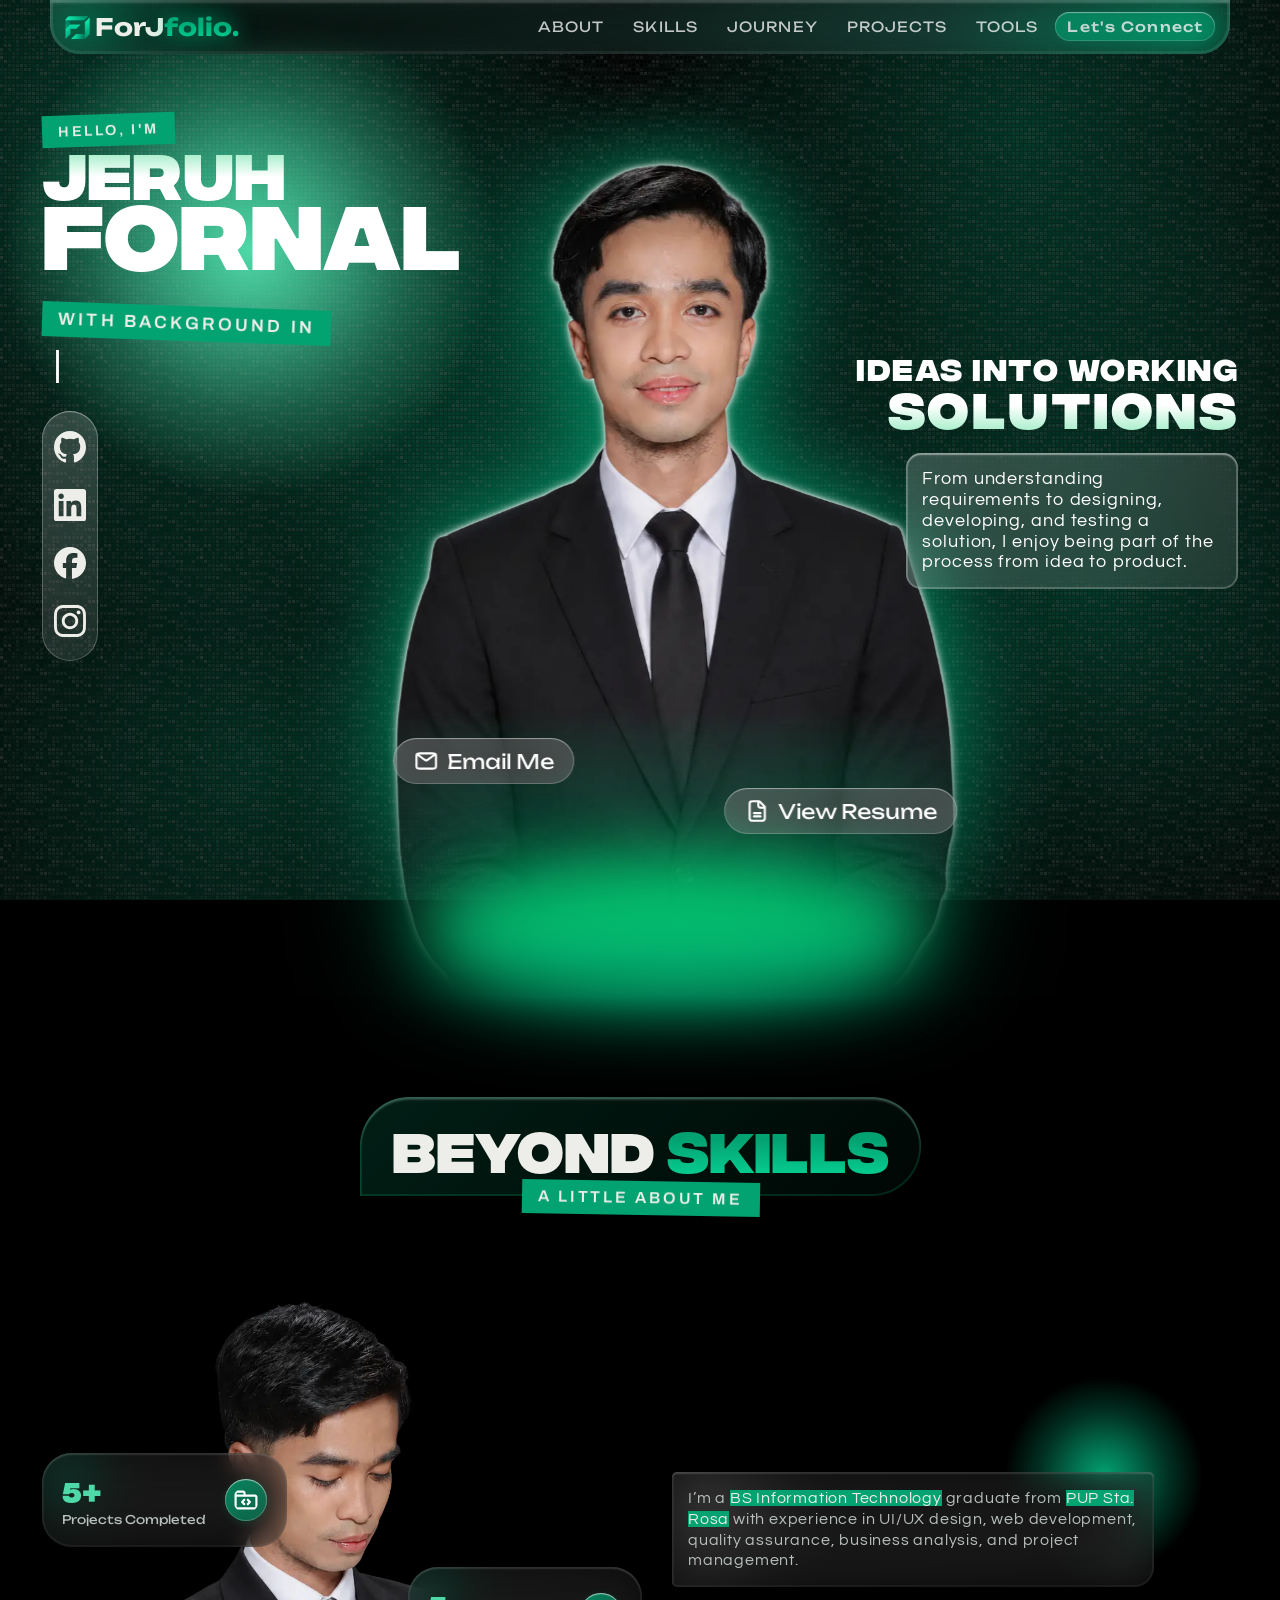
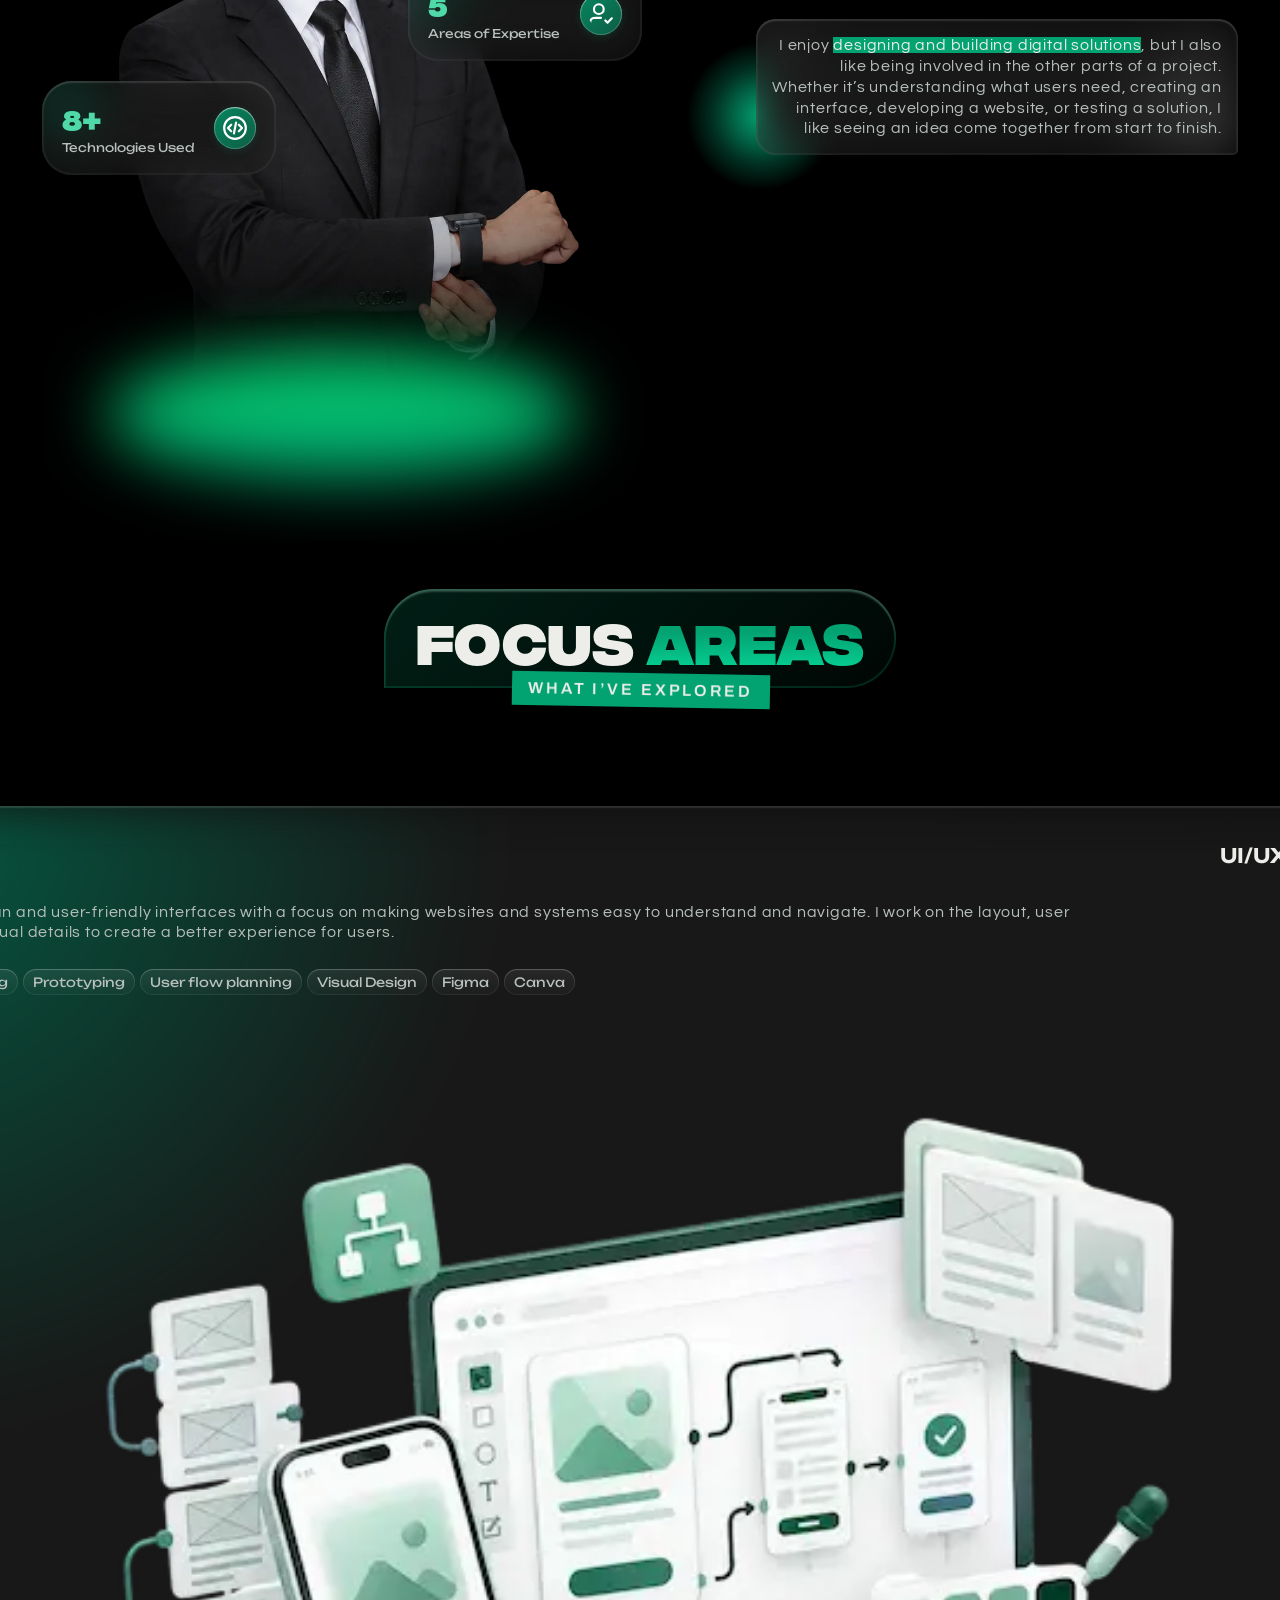
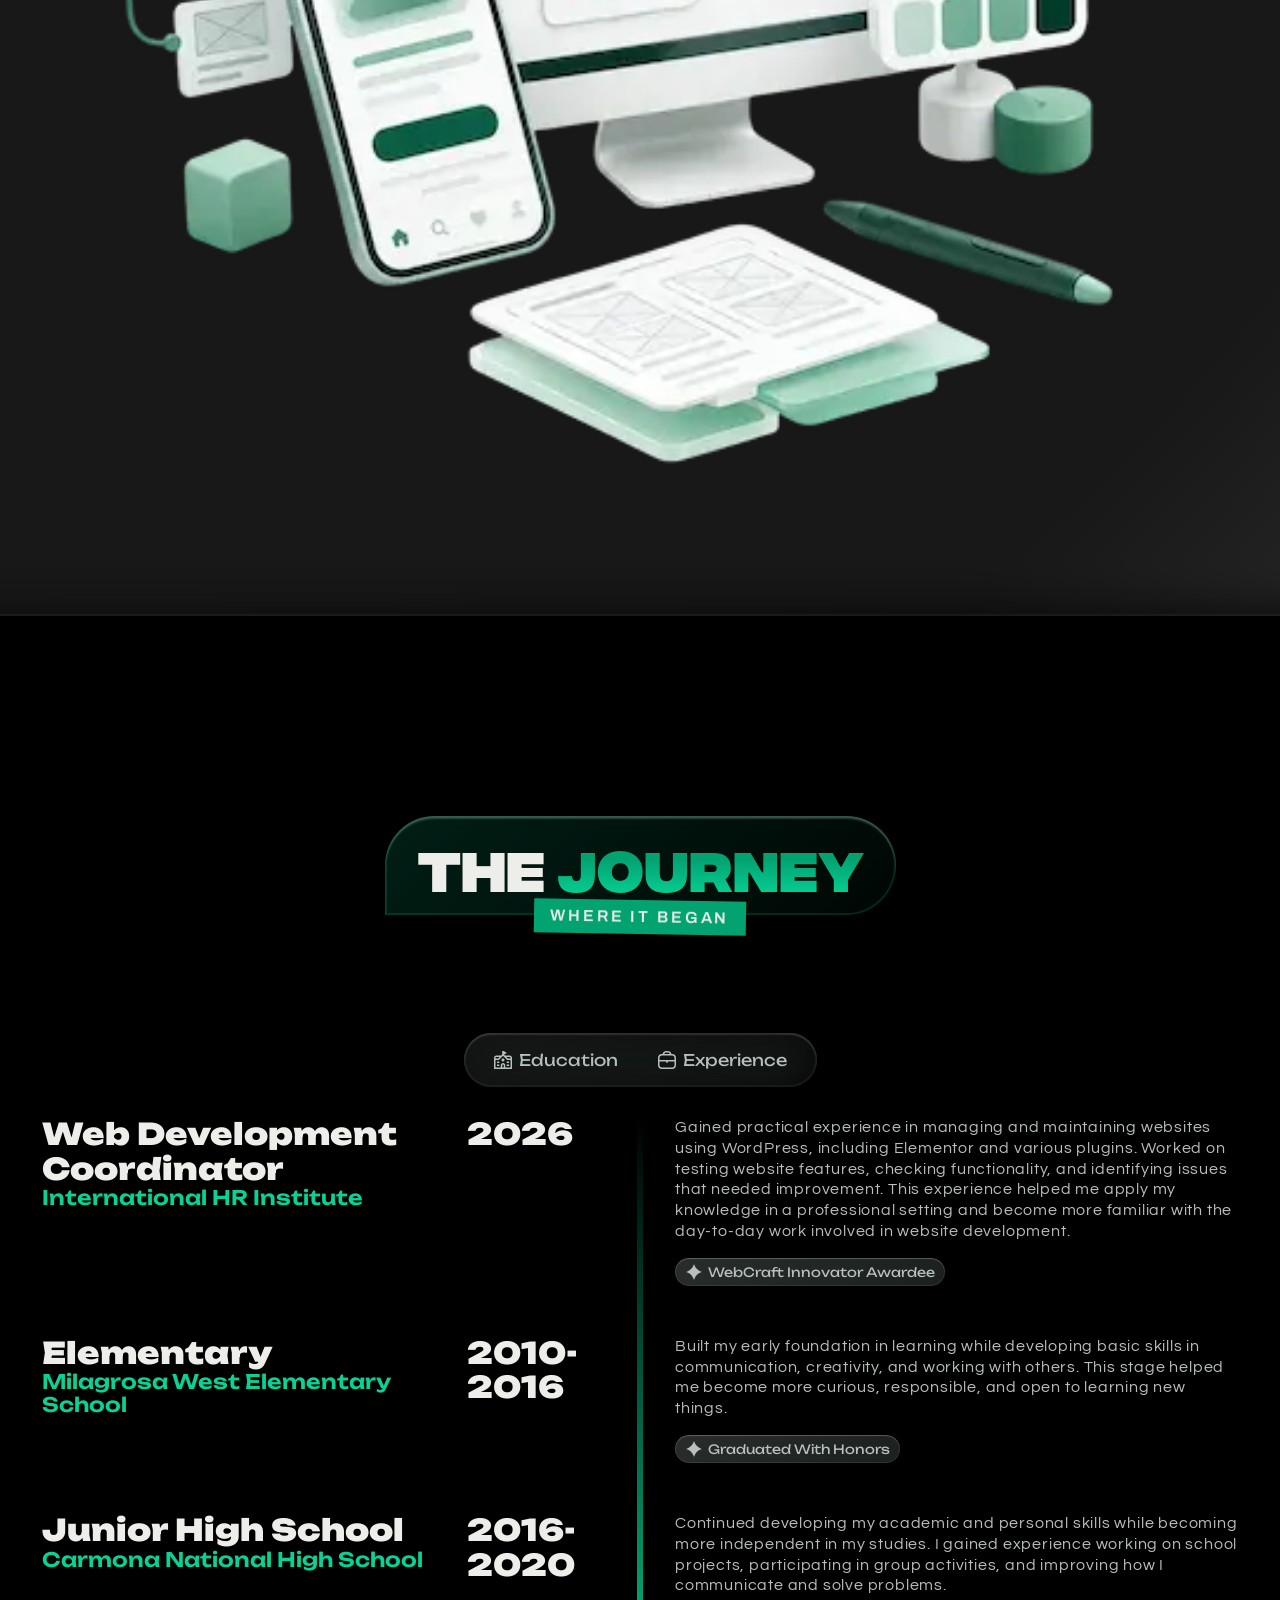
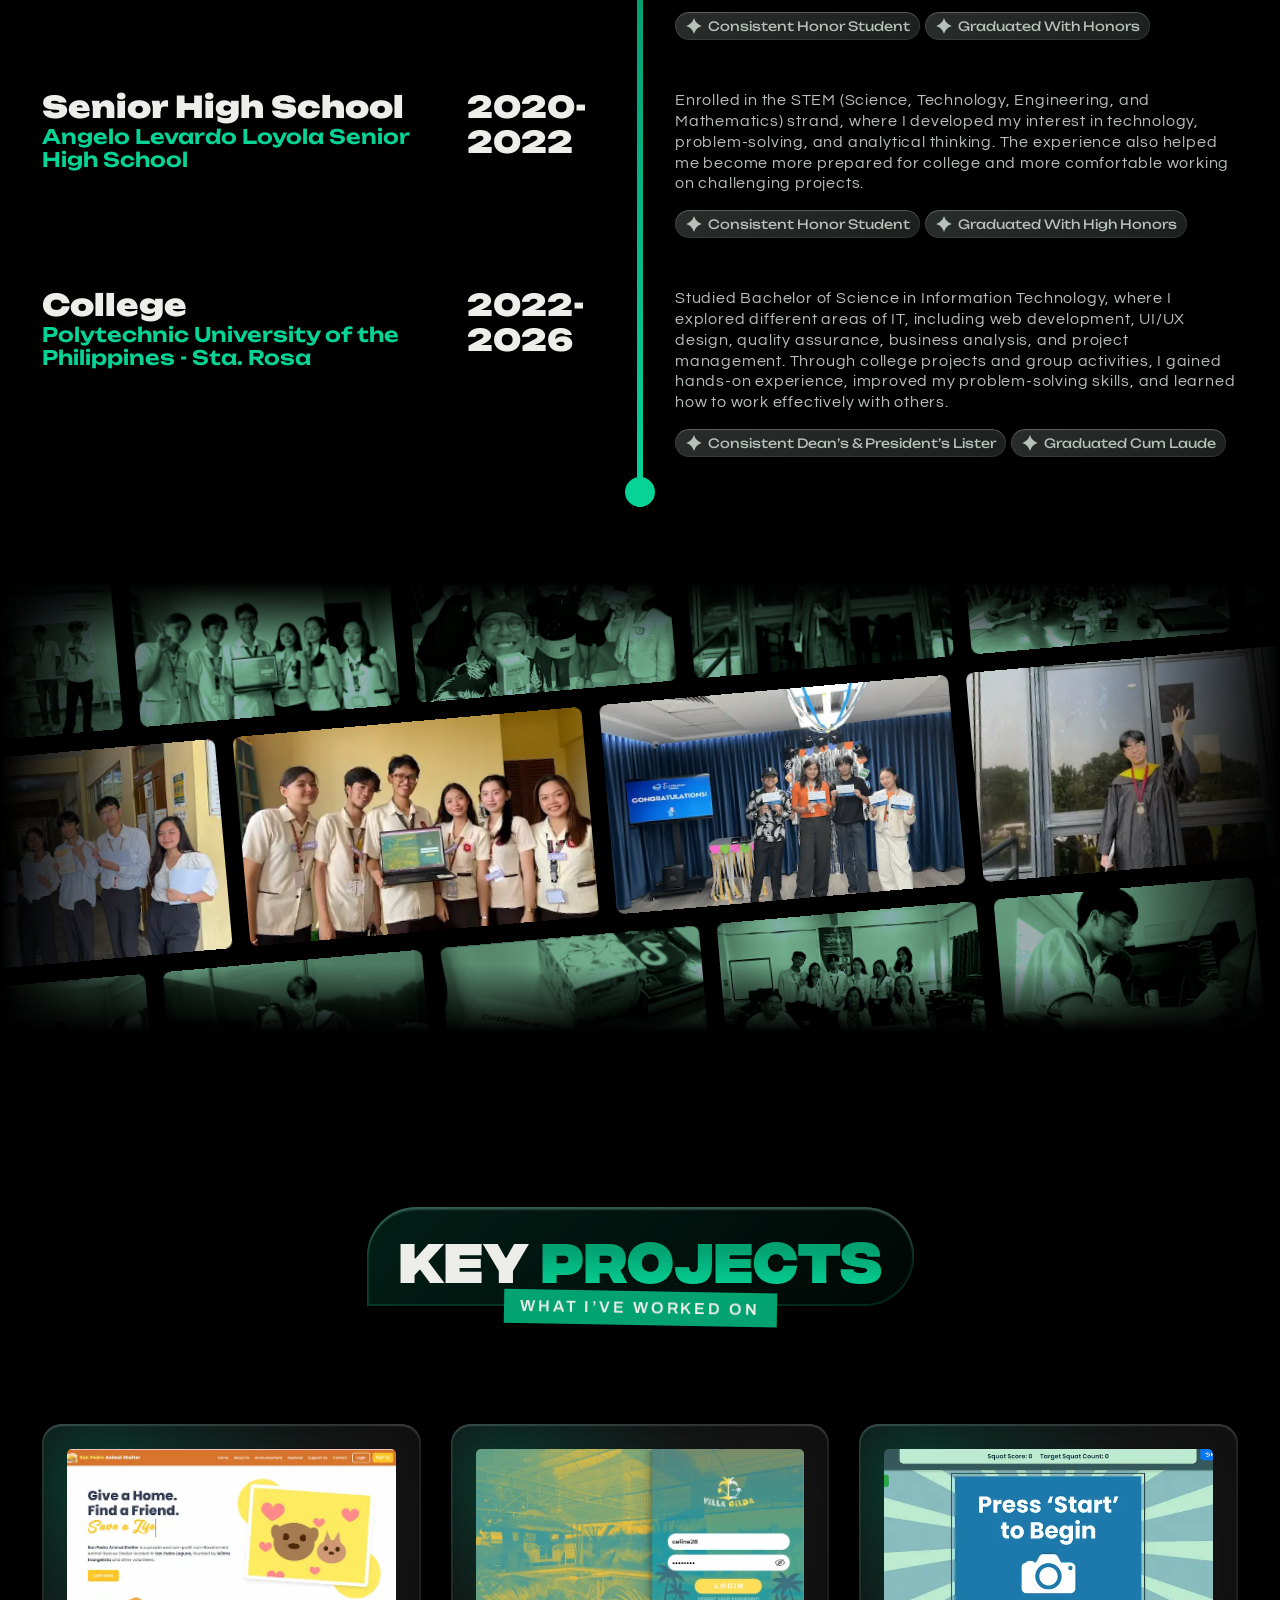
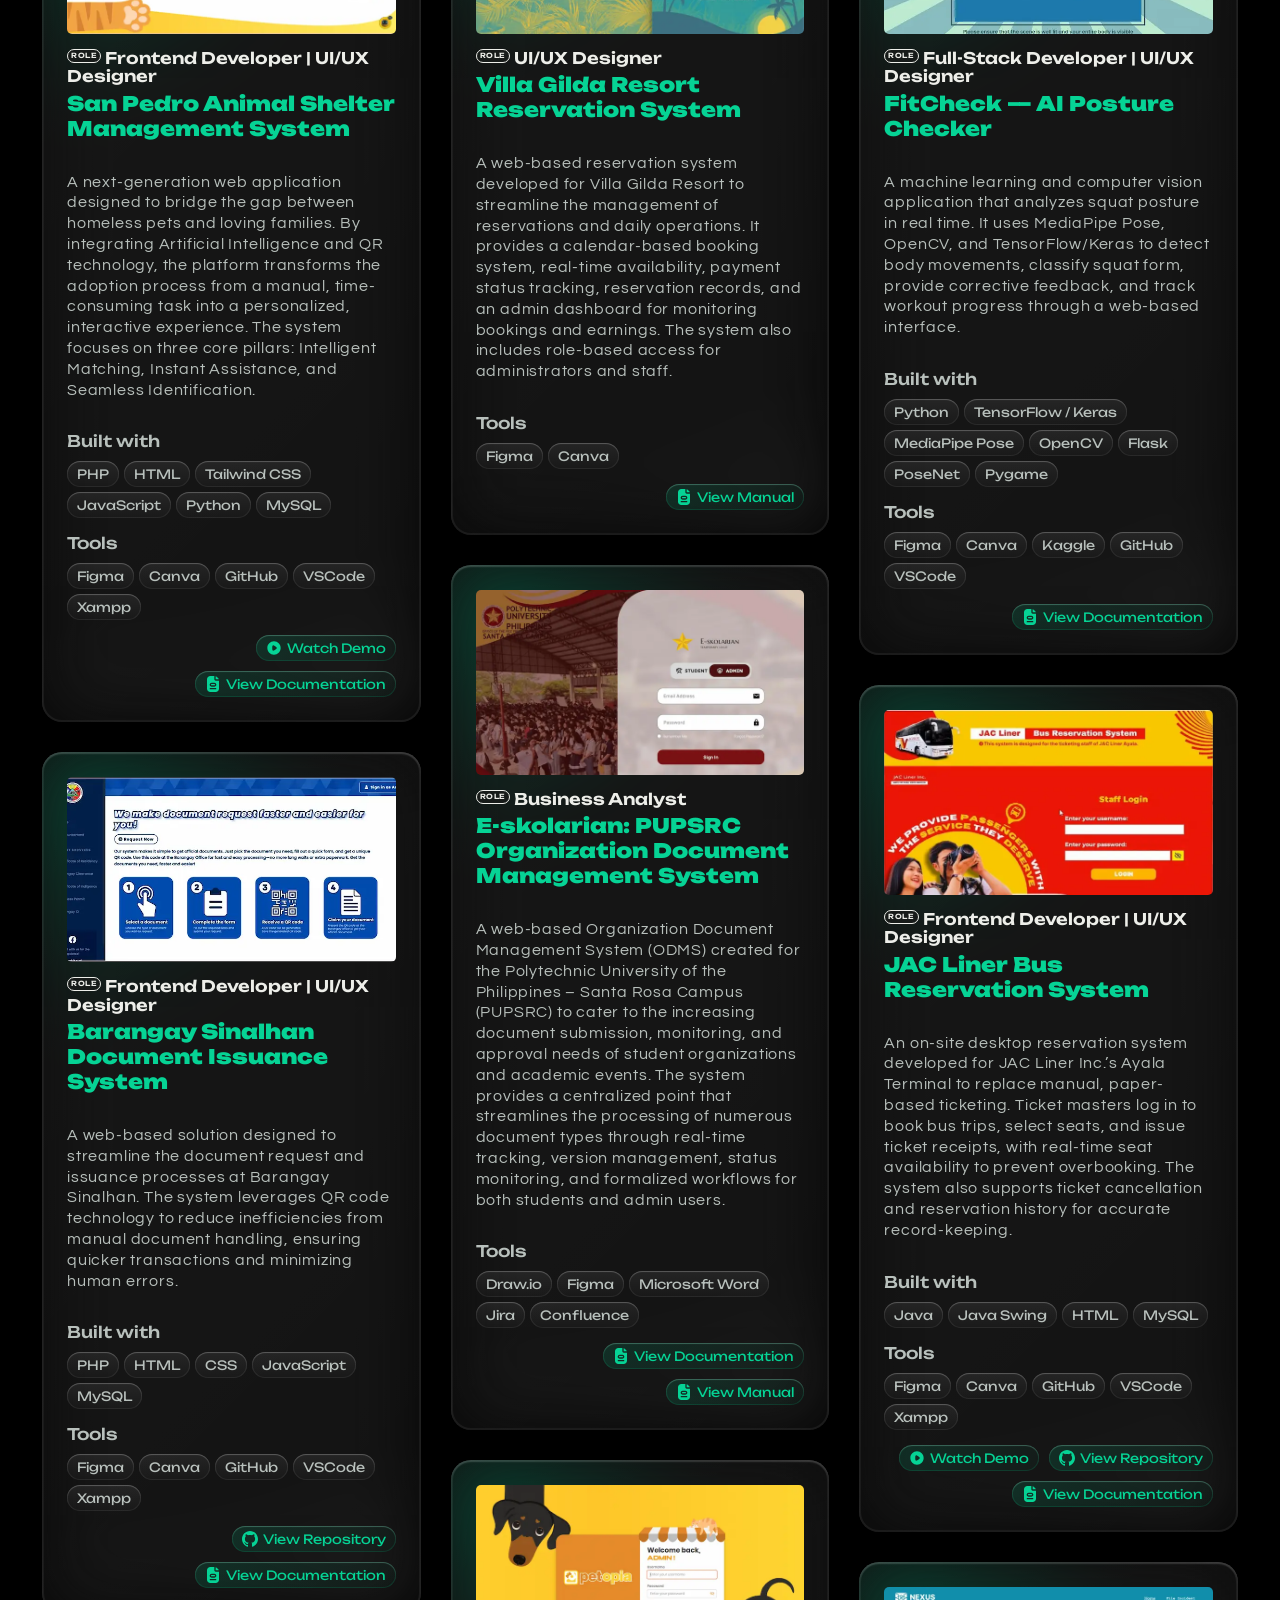
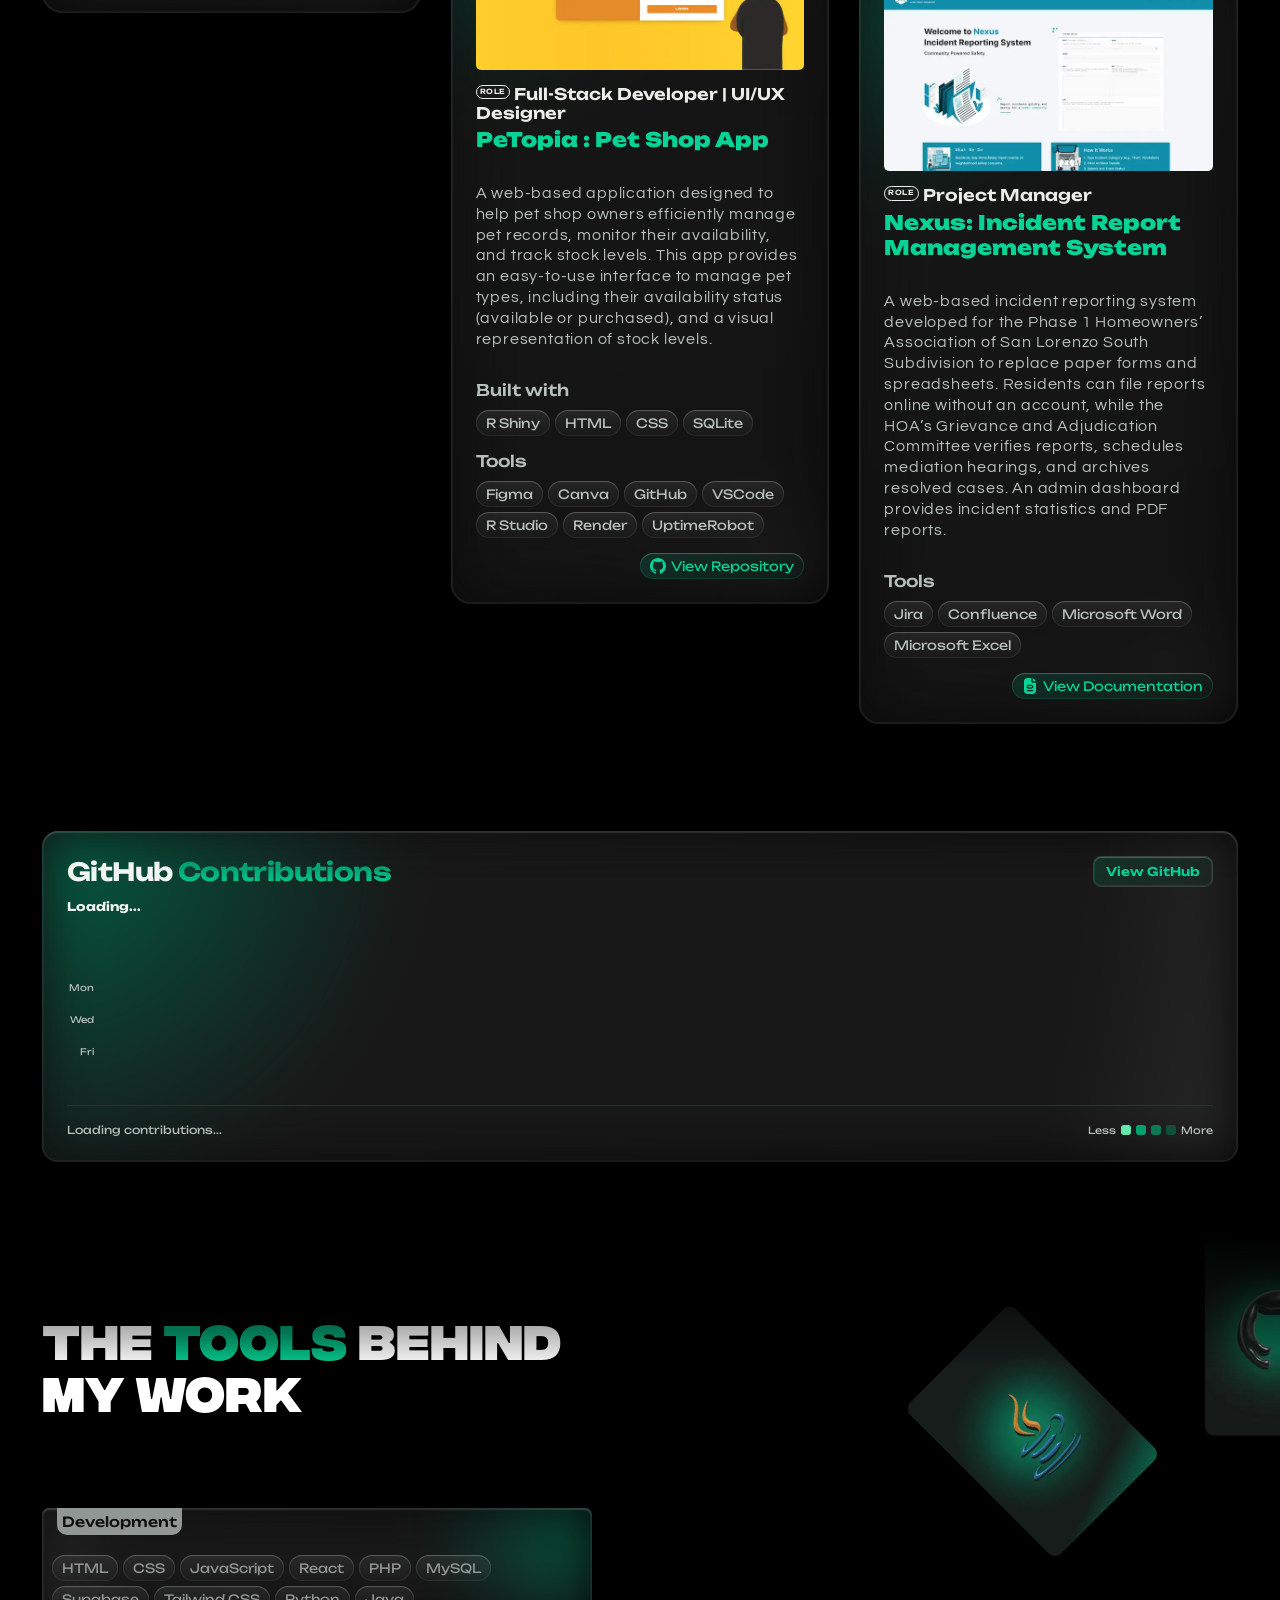
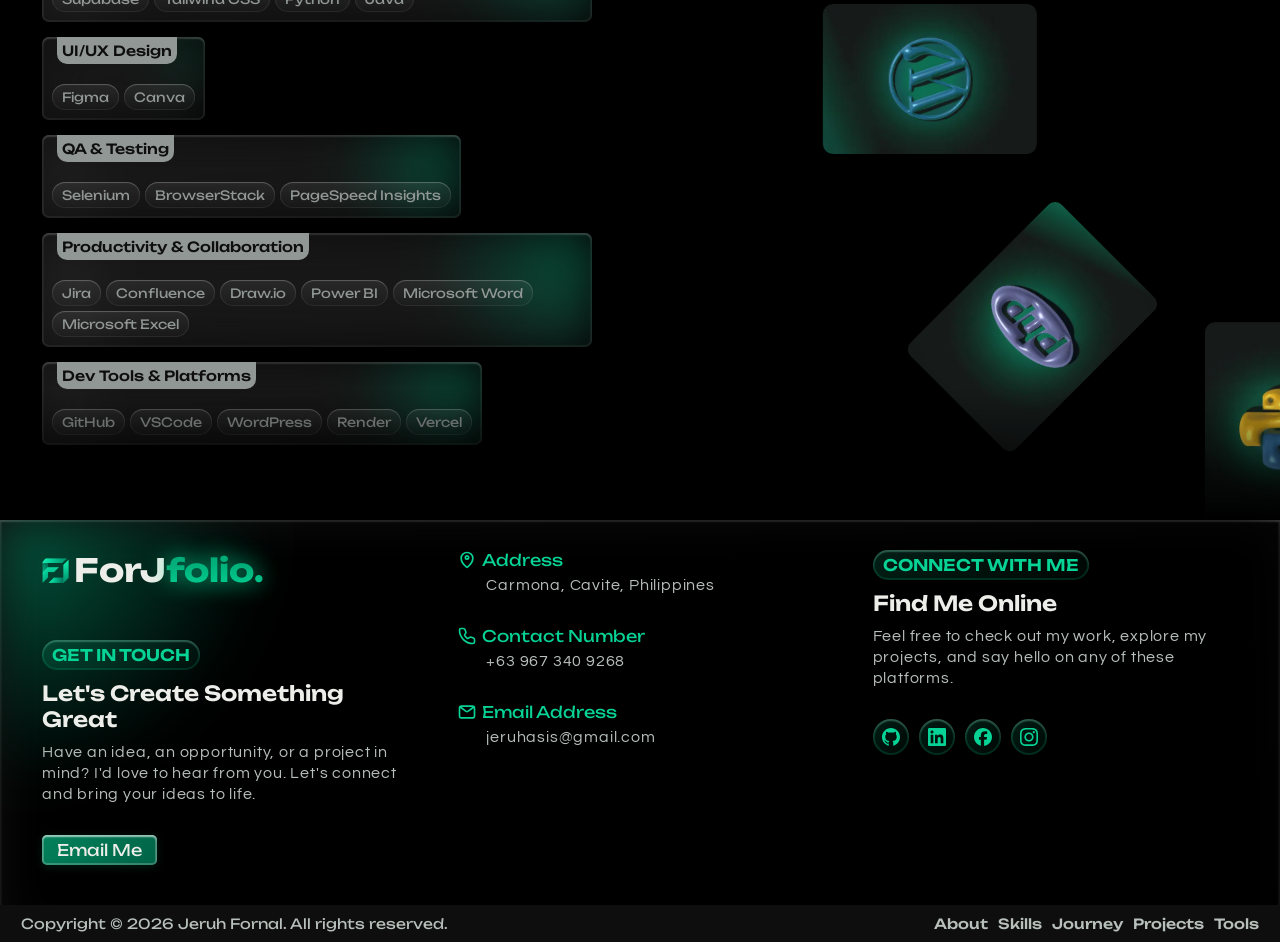
==== index.html @ 4901f3d8 "finalize all project pages + add features marquee to all + interface showcase images changes + proje" ====
<!DOCTYPE html>
<html lang="en">
    <head>
        <meta charset="UTF-8">
        <meta name="viewport" content="width=device-width, initial-scale=1.0">
        <title>ForJFolio | Jeruh Fornal — Web Portfolio</title>
        <meta name="description" content="Explore ForJFolio, the portfolio of Jeruh Fornal, featuring projects in web development, UI/UX design, quality assurance, business analysis, and project management.">
        <meta name="robots" content="index, follow">
        <link rel="canonical" href="https://jeruhfornal.vercel.app/">
        <meta name="theme-color" content="#03A271">
        <meta property="og:type" content="website">
        <meta property="og:site_name" content="ForJFolio">
        <meta property="og:title" content="ForJFolio | Jeruh Fornal — Web Portfolio">
        <meta property="og:description" content="Explore ForJFolio, showcasing projects in web development, UI/UX design, and quality assurance.">
        <meta property="og:url" content="https://jeruhfornal.vercel.app/">
        <!-- Preconnect to Google Fonts -->
        <link rel="preconnect" href="https://fonts.googleapis.com">
        <link rel="preconnect" href="https://fonts.gstatic.com" crossorigin>       
        <!-- Google Fonts -->
        <link href="https://fonts.googleapis.com/css2?family=Unbounded:wght@400;500;600;700;800&display=swap" rel="stylesheet" media="print" onload="this.media='all'">
        <link href="https://fonts.googleapis.com/css2?family=Archivo:wdth,wght@62.5..125,100..900&display=swap" rel="stylesheet" media="print" onload="this.media='all'">
        <link href="https://fonts.googleapis.com/css2?family=Questrial&display=swap" rel="stylesheet">        <!-- Favicon -->
        <link rel="icon" type="image/png" href="images/logo.webp">
        <!-- Preload Swiper CSS -->
        <link rel="preload" href="https://cdn.jsdelivr.net/npm/swiper@11/swiper-bundle.min.css" as="style" onload="this.onload=null;this.rel='stylesheet'">
        <noscript><link rel="stylesheet" href="https://cdn.jsdelivr.net/npm/swiper@11/swiper-bundle.min.css"></noscript>
        <!-- Main stylesheet -->
        <link rel="stylesheet" href="style.css">
        <script> if (location.hash) document.documentElement.classList.add("hash-arrival");</script>
    </head>
    <body>
        <header>
            <a href="#home" class = "forjfolio">
                <img src="images/logo.webp" fetchpriority="high" loading="eager" decoding="async" alt="Forjfolio" width="25" height="25">
                <span class="sitename">ForJ<span class="desktop-second-text">folio.</span></span>
            </a>
            <nav aria-label="Main navigation">
                <ul>
                    <li><a href="#about">About</a></li>
                    <li><a href="#skills">Skills</a></li>
                    <li><a href="#journey">Journey</a></li>
                    <li><a href="#projects">Projects</a></li>
                    <li><a href="#tools">Tools</a></li>
                    <li><a href="#contact" class="contact-btn">Let's Connect</a></li>
                </ul>
            </nav>

            <div class = "mobile-nav">
                <a href="#home" class="forjfolio-mobile">
                    <img src="images/logo.webp" fetchpriority="high" loading="eager" decoding="async" alt="Forjfolio">
                    <span>ForJ<span class="nav-second-text">folio.</span></span>
                </a>
                <button class="menu-toggle" id="menuToggle" aria-label="Open navigation menu">
                    <svg class="hamburger-icon" viewBox="0 0 24 24" fill="none" xmlns="http://www.w3.org/2000/svg">
                    <path fill-rule="evenodd" clip-rule="evenodd" d="M3.5 5C3.23478 5 2.98043 5.10536 2.79289 5.29289C2.60536 5.48043 2.5 5.73478 2.5 6C2.5 6.26522 2.60536 6.51957 2.79289 6.70711C2.98043 6.89464 3.23478 7 3.5 7H20.5C20.7652 7 21.0196 6.89464 21.2071 6.70711C21.3946 6.51957 21.5 6.26522 21.5 6C21.5 5.73478 21.3946 5.48043 21.2071 5.29289C21.0196 5.10536 20.7652 5 20.5 5H3.5ZM2.5 12C2.5 11.7348 2.60536 11.4804 2.79289 11.2929C2.98043 11.1054 3.23478 11 3.5 11H20.5C20.7652 11 21.0196 11.1054 21.2071 11.2929C21.3946 11.4804 21.5 11.7348 21.5 12C21.5 12.2652 21.3946 12.5196 21.2071 12.7071C21.0196 12.8946 20.7652 13 20.5 13H3.5C3.23478 13 2.98043 12.8946 2.79289 12.7071C2.60536 12.5196 2.5 12.2652 2.5 12ZM2.5 18.001C2.5 17.7358 2.60536 17.4814 2.79289 17.2939C2.98043 17.1064 3.23478 17.001 3.5 17.001H20.5C20.7652 17.001 21.0196 17.1064 21.2071 17.2939C21.3946 17.4814 21.5 17.7358 21.5 18.001C21.5 18.2662 21.3946 18.5206 21.2071 18.7081C21.0196 18.8956 20.7652 19.001 20.5 19.001H3.5C3.23478 19.001 2.98043 18.8956 2.79289 18.7081C2.60536 18.5206 2.5 18.2662 2.5 18.001Z" fill="white"/>
                    </svg>
                 </button>
            </div>

        </header>
                <div class="mobile-dropdown" id="mobileDropdown">
                <!--About · Skills · Journey · Projects · Contact-->
                <div class="upper-nav">
                    <div class="forjfolio-mobile">
                        <img src="images/logo.webp">
                        <span>ForJ<span class="nav-second-text">folio.</span></span>
                    </div>
                    <a href="#" class="close-nav">
                        <svg viewBox="0 0 24 24" fill="none" xmlns="http://www.w3.org/2000/svg">
                        <path d="M18 6L6 18M18 18L6 6" stroke="currentColor" stroke-width="3" stroke-linecap="round"/>
                        </svg>
                    </a>
                </div>
                <nav aria-label="Mobile navigation">
                    <ul class="mobile-selection">
                        <li><a class="mobile-nav-link" href="#about">About</a></li>
                        <li><a class="mobile-nav-link" href="#skills">Skills</a></li>
                        <li><a class="mobile-nav-link" href="#journey">Journey</a></li>
                        <li><a class="mobile-nav-link" href="#projects">Projects</a></li>
                        <li><a class="mobile-nav-link" href="#tools">Tools</a></li>
                        <li><a class="mobile-nav-link" href="#contact">Contact</a></li>
                    </ul>
                </nav>
                <div class = "lower-nav">
                    <div class="left-nav-part">
                        <p>Connect with me</p>
                        <div class = "socmed-nav">
                            <!-- GitHub -->
                             <a class="social-icon" href="https://github.com/jerowzky" aria-label="Visit my GitHub profile" target="_blank" rel="noopener noreferrer">
                            <svg viewBox="0 0 48 48" fill="none" xmlns="http://www.w3.org/2000/svg">
                            <path fill-rule="evenodd" clip-rule="evenodd" d="M24.0199 0C10.7375 0 0 10.8167 0 24.1983C0 34.895 6.87988 43.9495 16.4241 47.1542C17.6174 47.3951 18.0545 46.6335 18.0545 45.9929C18.0545 45.4319 18.0151 43.509 18.0151 41.5055C11.3334 42.948 9.94198 38.6209 9.94198 38.6209C8.86818 35.8164 7.27715 35.0956 7.27715 35.0956C5.09022 33.6132 7.43645 33.6132 7.43645 33.6132C9.86233 33.7735 11.1353 36.0971 11.1353 36.0971C13.2824 39.7827 16.7422 38.7413 18.1341 38.1002C18.3328 36.5377 18.9695 35.456 19.6455 34.8552C14.3163 34.2942 8.70937 32.211 8.70937 22.9161C8.70937 20.2719 9.66321 18.1086 11.1746 16.4261C10.9361 15.8253 10.1008 13.3409 11.4135 10.0157C11.4135 10.0157 13.4417 9.3746 18.0146 12.4996C19.9725 11.9699 21.9916 11.7005 24.0199 11.6982C26.048 11.6982 28.1154 11.979 30.0246 12.4996C34.5981 9.3746 36.6262 10.0157 36.6262 10.0157C37.9389 13.3409 37.1031 15.8253 36.8646 16.4261C38.4158 18.1086 39.3303 20.2719 39.3303 22.9161C39.3303 32.211 33.7234 34.2539 28.3544 34.8552C29.2296 35.6163 29.9848 37.0583 29.9848 39.3421C29.9848 42.5871 29.9454 45.1915 29.9454 45.9924C29.9454 46.6335 30.383 47.3951 31.5758 47.1547C41.12 43.9491 47.9999 34.895 47.9999 24.1983C48.0392 10.8167 37.2624 0 24.0199 0Z" fill="currentColor"/>
                            </svg>
                            </a>
                            <!-- LinkedIn -->
                             <a class="social-icon" href="https://www.linkedin.com/in/jeruh-fornal/" aria-label="Visit my LinkedIn profile" target="_blank" rel="noopener noreferrer">
                            <svg viewBox="0 0 48 48" fill="none" xmlns="http://www.w3.org/2000/svg">
                            <g clip-path="url(#linkedinClip1)">
                            <path d="M44.4469 0H3.54375C1.58437 0 0 1.54688 0 3.45938V44.5312C0 46.4437 1.58437 48 3.54375 48H44.4469C46.4062 48 48 46.4438 48 44.5406V3.45938C48 1.54688 46.4062 0 44.4469 0ZM14.2406 40.9031H7.11563V17.9906H14.2406V40.9031ZM10.6781 14.8688C8.39062 14.8688 6.54375 13.0219 6.54375 10.7437C6.54375 8.46562 8.39062 6.61875 10.6781 6.61875C12.9563 6.61875 14.8031 8.46562 14.8031 10.7437C14.8031 13.0125 12.9563 14.8688 10.6781 14.8688ZM40.9031 40.9031H33.7875V29.7656C33.7875 27.1125 33.7406 23.6906 30.0844 23.6906C26.3812 23.6906 25.8187 26.5875 25.8187 29.5781V40.9031H18.7125V17.9906H25.5375V21.1219H25.6312C26.5781 19.3219 28.9031 17.4188 32.3625 17.4188C39.5719 17.4188 40.9031 22.1625 40.9031 28.3313V40.9031Z" fill="currentColor"/>
                            </g>
                            <defs>
                            <clipPath id="linkedinClip1">
                            <rect width="48" height="48" fill="white"/>
                            </clipPath>
                            </defs>
                            </svg>
                             </a>
                            <!-- Facebook -->
                             <a class="social-icon" href="https://www.facebook.com/jeruh.fornal30" aria-label="Visit my Facebook profile" target="_blank" rel="noopener noreferrer">
                            <svg viewBox="0 0 48 48" fill="none" xmlns="http://www.w3.org/2000/svg">
                            <g clip-path="url(#facebookClip1)">
                            <path d="M24 0C10.7453 0 0 10.7453 0 24C0 35.255 7.74912 44.6995 18.2026 47.2934V31.3344H13.2538V24H18.2026V20.8397C18.2026 12.671 21.8995 8.8848 29.9194 8.8848C31.44 8.8848 34.0637 9.18336 35.137 9.48096V16.129C34.5706 16.0694 33.5866 16.0397 32.3645 16.0397C28.4294 16.0397 26.9088 17.5306 26.9088 21.4061V24H34.7482L33.4013 31.3344H26.9088V47.8243C38.7926 46.3891 48.001 36.2707 48.001 24C48 10.7453 37.2547 0 24 0Z" fill="currentColor"/>
                            </g>
                            <defs>
                            <clipPath id="facebookClip1">
                            <rect width="48" height="48" fill="white"/>
                            </clipPath>
                            </defs>
                            </svg>
                             </a>
                            <!-- Instagram -->
                             <a class="social-icon" href="https://www.instagram.com/its_jeyuh" aria-label="Visit my Instagram profile" target="_blank" rel="noopener noreferrer">
                            <svg viewBox="0 0 48 48" fill="none" xmlns="http://www.w3.org/2000/svg">
                            <g clip-path="url(#instagramClip1)">
                            <path d="M24 4.32187C30.4125 4.32187 31.1719 4.35 33.6938 4.4625C36.0375 4.56562 37.3031 4.95938 38.1469 5.2875C39.2625 5.71875 40.0688 6.24375 40.9031 7.07812C41.7469 7.92188 42.2625 8.71875 42.6938 9.83438C43.0219 10.6781 43.4156 11.9531 43.5188 14.2875C43.6313 16.8187 43.6594 17.5781 43.6594 23.9813C43.6594 30.3938 43.6313 31.1531 43.5188 33.675C43.4156 36.0188 43.0219 37.2844 42.6938 38.1281C42.2625 39.2438 41.7375 40.05 40.9031 40.8844C40.0594 41.7281 39.2625 42.2438 38.1469 42.675C37.3031 43.0031 36.0281 43.3969 33.6938 43.5C31.1625 43.6125 30.4031 43.6406 24 43.6406C17.5875 43.6406 16.8281 43.6125 14.3063 43.5C11.9625 43.3969 10.6969 43.0031 9.85313 42.675C8.7375 42.2438 7.93125 41.7188 7.09688 40.8844C6.25313 40.0406 5.7375 39.2438 5.30625 38.1281C4.97813 37.2844 4.58438 36.0094 4.48125 33.675C4.36875 31.1438 4.34063 30.3844 4.34063 23.9813C4.34063 17.5688 4.36875 16.8094 4.48125 14.2875C4.58438 11.9437 4.97813 10.6781 5.30625 9.83438C5.7375 8.71875 6.2625 7.9125 7.09688 7.07812C7.94063 6.23438 8.7375 5.71875 9.85313 5.2875C10.6969 4.95938 11.9719 4.56562 14.3063 4.4625C16.8281 4.35 17.5875 4.32187 24 4.32187ZM24 0C17.4844 0 16.6688 0.028125 14.1094 0.140625C11.5594 0.253125 9.80625 0.665625 8.2875 1.25625C6.70312 1.875 5.3625 2.69062 4.03125 4.03125C2.69063 5.3625 1.875 6.70313 1.25625 8.27813C0.665625 9.80625 0.253125 11.55 0.140625 14.1C0.028125 16.6687 0 17.4844 0 24C0 30.5156 0.028125 31.3312 0.140625 33.8906C0.253125 36.4406 0.665625 38.1938 1.25625 39.7125C1.875 41.2969 2.69063 42.6375 4.03125 43.9688C5.3625 45.3 6.70313 46.125 8.27813 46.7344C9.80625 47.325 11.55 47.7375 14.1 47.85C16.6594 47.9625 17.475 47.9906 23.9906 47.9906C30.5063 47.9906 31.3219 47.9625 33.8813 47.85C36.4313 47.7375 38.1844 47.325 39.7031 46.7344C41.2781 46.125 42.6188 45.3 43.95 43.9688C45.2812 42.6375 46.1063 41.2969 46.7156 39.7219C47.3063 38.1938 47.7188 36.45 47.8313 33.9C47.9438 31.3406 47.9719 30.525 47.9719 24.0094C47.9719 17.4938 47.9438 16.6781 47.8313 14.1188C47.7188 11.5688 47.3063 9.81563 46.7156 8.29688C46.125 6.70312 45.3094 5.3625 43.9688 4.03125C42.6375 2.7 41.2969 1.875 39.7219 1.26562C38.1938 0.675 36.45 0.2625 33.9 0.15C31.3313 0.028125 30.5156 0 24 0Z" fill="currentColor"/>
                            <path d="M24 11.6719C17.1938 11.6719 11.6719 17.1938 11.6719 24C11.6719 30.8062 17.1938 36.3281 24 36.3281C30.8062 36.3281 36.3281 30.8062 36.3281 24C36.3281 17.1938 30.8062 11.6719 24 11.6719ZM24 31.9969C19.5844 31.9969 16.0031 28.4156 16.0031 24C16.0031 19.5844 19.5844 16.0031 24 16.0031C28.4156 16.0031 31.9969 19.5844 31.9969 24C31.9969 28.4156 28.4156 31.9969 24 31.9969Z" fill="currentColor"/>
                            <path d="M39.6937 11.1843C39.6937 12.778 38.4 14.0624 36.8156 14.0624C35.2219 14.0624 33.9375 12.7687 33.9375 11.1843C33.9375 9.59053 35.2313 8.30615 36.8156 8.30615C38.4 8.30615 39.6937 9.5999 39.6937 11.1843Z" fill="currentColor"/>
                            </g>
                            <defs>
                            <clipPath id="instagramClip1">
                            <rect width="48" height="48" fill="currentColor"/>
                            </clipPath>
                            </defs>
                            </svg>
                            </a>
                        </div>
                     </div>
                    <a href="#" class="open-pdf nav-resume-btn" data-pdf="files/Fornal_Resume.pdf" data-title="Jeruh Fornal - Resume" data-label="Resume Preview">
                        <svg class="resume-icon-nav" viewBox="0 0 16 20" fill="currentColor" xmlns="http://www.w3.org/2000/svg">
                            <g clip-path="url(#resumebtn1)">
                            <path fill-rule="evenodd" clip-rule="evenodd" d="M1 0C0.447715 0 0 0.447715 0 1V17C0 18.6569 1.34315 20 3 20H13C14.6569 20 16 18.6569 16 17V6C16 5.73478 15.8946 5.48043 15.7071 5.29289L10.7071 0.292893C10.5196 0.105357 10.2652 0 10 0H1ZM10 2.41421L13.5858 6H10V2.41421ZM4 11C4 10.4477 4.44772 10 5 10H11C11.5523 10 12 10.4477 12 11C12 11.5523 11.5523 12 11 12H5C4.44772 12 4 11.5523 4 11ZM4 15C4 14.4477 4.44772 14 5 14H11C11.5523 14 12 14.4477 12 15C12 15.5523 11.5523 16 11 16H5C4.44772 16 4 15.5523 4 15Z" fill="#currentColor"/>
                            </g>
                            <defs>
                            <clipPath id="resumebtn1">
                            <rect width="16" height="20" fill="white"/>
                            </clipPath>
                            </defs>
                        </svg>
                        View Resume
                    </a>
                </div>
                </div>
                <div class="moving-light"></div>
                <a href="#home" id="moveUpBtn" class="moveUpBtn" aria-label="Back to top"> 
                    <svg viewBox="0 0 24 24" fill="none" xmlns="http://www.w3.org/2000/svg">
                    <path d="M19 10.6667L12 4L5 10.6667M12 4V20" stroke-width="3" stroke-linecap="round" stroke-linejoin="round" stroke="currentColor"/>
                    </svg>
                </a>
        <main>
            <section id ="home" class="home">

                    <div class="buttons-wrapper2">
                        <a href="https://mail.google.com/mail/?view=cm&fs=1&to=jeruhasis%40gmail.com" class="email-button reveal-left">
                            <svg class="email-icon" viewBox="0 0 24 24" fill="none" xmlns="http://www.w3.org/2000/svg">
                            <path d="M4 6L10.1076 10.6123L10.1097 10.614C10.7878 11.1113 11.1271 11.3601 11.4988 11.4562C11.8272 11.5412 12.1725 11.5412 12.501 11.4562C12.8729 11.36 13.2132 11.1105 13.8926 10.6123C13.8926 10.6123 17.8101 7.60594 20 6M3 15.8002V8.2002C3 7.08009 3 6.51962 3.21799 6.0918C3.40973 5.71547 3.71547 5.40973 4.0918 5.21799C4.51962 5 5.08009 5 6.2002 5H17.8002C18.9203 5 19.4796 5 19.9074 5.21799C20.2837 5.40973 20.5905 5.71547 20.7822 6.0918C21 6.5192 21 7.07899 21 8.19691V15.8036C21 16.9215 21 17.4805 20.7822 17.9079C20.5905 18.2842 20.2837 18.5905 19.9074 18.7822C19.48 19 18.921 19 17.8031 19H6.19691C5.07899 19 4.5192 19 4.0918 18.7822C3.71547 18.5905 3.40973 18.2842 3.21799 17.9079C3 17.4801 3 16.9203 3 15.8002Z" stroke="currentColor" stroke-width="2" stroke-linecap="round" stroke-linejoin="round"/>
                            </svg>
                            Email Me
                        </a>
                        <a href="#" class="open-pdf resume-button reveal-left" data-pdf="files/Fornal_Resume.pdf" data-title="Jeruh Fornal - Resume" data-label="Resume Preview">
                            <svg class="resume-icon" viewBox="0 0 24 24" fill="none" xmlns="http://www.w3.org/2000/svg">
                            <path d="M9 17H15M9 14H15M13.0004 3.00087C12.9048 3 12.7974 3 12.6747 3H8.2002C7.08009 3 6.51962 3 6.0918 3.21799C5.71547 3.40973 5.40973 3.71547 5.21799 4.0918C5 4.51962 5 5.08009 5 6.2002V17.8002C5 18.9203 5 19.4801 5.21799 19.9079C5.40973 20.2842 5.71547 20.5905 6.0918 20.7822C6.51921 21 7.079 21 8.19694 21L15.8031 21C16.921 21 17.48 21 17.9074 20.7822C18.2837 20.5905 18.5905 20.2842 18.7822 19.9079C19 19.4805 19 18.9215 19 17.8036V9.32568C19 9.20302 18.9999 9.09553 18.999 9M13.0004 3.00087C13.2858 3.00348 13.4657 3.01407 13.6382 3.05547C13.8423 3.10446 14.0379 3.18526 14.2168 3.29492C14.4186 3.41857 14.5918 3.59181 14.9375 3.9375L18.063 7.06298C18.4089 7.40889 18.5809 7.58136 18.7046 7.78319C18.8142 7.96214 18.8953 8.15726 18.9443 8.36133C18.9857 8.53379 18.9964 8.71454 18.999 9M13.0004 3.00087L13 5.80021C13 6.92031 13 7.48015 13.218 7.90797C13.4097 8.2843 13.7155 8.59048 14.0918 8.78223C14.5192 9 15.079 9 16.1969 9H18.999" stroke="white" stroke-width="2" stroke-linecap="round" stroke-linejoin="round"/>
                            </svg>
                            View Resume
                        </a>
                    </div>
               <div class="hero-image-wrapper reveal-up">
                    <img class="hero-image" src="images/myportrait.webp" width="800" height="800" fetchpriority="high" loading="eager" decoding="async" alt="Jeruh Fornal" >
                    <div class="buttons-wrapper">
                        <a href="https://mail.google.com/mail/?view=cm&fs=1&to=jeruhasis%40gmail.com" class="email-button reveal-right">
                            <svg class="email-icon" viewBox="0 0 24 24" fill="none" xmlns="http://www.w3.org/2000/svg">
                            <path d="M4 6L10.1076 10.6123L10.1097 10.614C10.7878 11.1113 11.1271 11.3601 11.4988 11.4562C11.8272 11.5412 12.1725 11.5412 12.501 11.4562C12.8729 11.36 13.2132 11.1105 13.8926 10.6123C13.8926 10.6123 17.8101 7.60594 20 6M3 15.8002V8.2002C3 7.08009 3 6.51962 3.21799 6.0918C3.40973 5.71547 3.71547 5.40973 4.0918 5.21799C4.51962 5 5.08009 5 6.2002 5H17.8002C18.9203 5 19.4796 5 19.9074 5.21799C20.2837 5.40973 20.5905 5.71547 20.7822 6.0918C21 6.5192 21 7.07899 21 8.19691V15.8036C21 16.9215 21 17.4805 20.7822 17.9079C20.5905 18.2842 20.2837 18.5905 19.9074 18.7822C19.48 19 18.921 19 17.8031 19H6.19691C5.07899 19 4.5192 19 4.0918 18.7822C3.71547 18.5905 3.40973 18.2842 3.21799 17.9079C3 17.4801 3 16.9203 3 15.8002Z" stroke="currentColor" stroke-width="2" stroke-linecap="round" stroke-linejoin="round"/>
                            </svg>
                            Email Me
                        </a>
                        <a href="#" class="open-pdf resume-button reveal-left" data-pdf="files/Fornal_Resume.pdf" data-title="Jeruh Fornal - Resume" data-label="Resume Preview">
                            <svg class="resume-icon" viewBox="0 0 24 24" fill="none" xmlns="http://www.w3.org/2000/svg">
                            <path d="M9 17H15M9 14H15M13.0004 3.00087C12.9048 3 12.7974 3 12.6747 3H8.2002C7.08009 3 6.51962 3 6.0918 3.21799C5.71547 3.40973 5.40973 3.71547 5.21799 4.0918C5 4.51962 5 5.08009 5 6.2002V17.8002C5 18.9203 5 19.4801 5.21799 19.9079C5.40973 20.2842 5.71547 20.5905 6.0918 20.7822C6.51921 21 7.079 21 8.19694 21L15.8031 21C16.921 21 17.48 21 17.9074 20.7822C18.2837 20.5905 18.5905 20.2842 18.7822 19.9079C19 19.4805 19 18.9215 19 17.8036V9.32568C19 9.20302 18.9999 9.09553 18.999 9M13.0004 3.00087C13.2858 3.00348 13.4657 3.01407 13.6382 3.05547C13.8423 3.10446 14.0379 3.18526 14.2168 3.29492C14.4186 3.41857 14.5918 3.59181 14.9375 3.9375L18.063 7.06298C18.4089 7.40889 18.5809 7.58136 18.7046 7.78319C18.8142 7.96214 18.8953 8.15726 18.9443 8.36133C18.9857 8.53379 18.9964 8.71454 18.999 9M13.0004 3.00087L13 5.80021C13 6.92031 13 7.48015 13.218 7.90797C13.4097 8.2843 13.7155 8.59048 14.0918 8.78223C14.5192 9 15.079 9 16.1969 9H18.999" stroke="currentColor" stroke-width="2" stroke-linecap="round" stroke-linejoin="round"/>
                            </svg>
                            View Resume
                        </a>
                    </div>
                    <svg class="image-cutter" viewBox="0 0 1015 433" fill="none" xmlns="http://www.w3.org/2000/svg">
                    <g filter="url(#filter0_f_198_98)">
                    <ellipse cx="507.5" cy="216.5" rx="397" ry="106" fill="url(#paint0_linear_198_98)"/>
                    </g>
                    <defs>
                    <filter id="filter0_f_198_98" x="0" y="0" width="1015" height="433" filterUnits="userSpaceOnUse" color-interpolation-filters="sRGB">
                    <feFlood flood-opacity="0" result="BackgroundImageFix"/>
                    <feBlend mode="normal" in="SourceGraphic" in2="BackgroundImageFix" result="shape"/>
                    <feGaussianBlur stdDeviation="55.25" result="effect1_foregroundBlur_198_98"/>
                    </filter>
                    <linearGradient id="paint0_linear_198_98" x1="507.5" y1="110.5" x2="507.5" y2="322.5" gradientUnits="userSpaceOnUse">
                    <stop stop-color="#03CE6B"/>
                    <stop offset="1" stop-color="#03A772"/>
                    </linearGradient>
                    </defs>
                    </svg>
                </div>

                <div class="hero">
                <div class = "left-part">
                    <h1 class = "greetings">
                        <span class="greet1 reveal-right-tilted1"> Hello, I'm </span>
                        <span class="greet2 reveal-right fx-glass"> Jeruh </span>
                        <span class="greet3 lname reveal-right"> Fornal </span>
                        <span class="greet4 reveal-right-tilted2"> With Background in </span>
                        <span class="greet5 reveal-right" id="typing-text"> Project Management </span>
                    </h1> 
                   <div class="socmed-container reveal-right">
                    <div class = "socmed-wrapper">
                        <!-- GitHub -->
                        <a href="https://github.com/jerowzky" aria-label="Visit my GitHub profile" target="_blank" rel="noopener noreferrer"> 
                            <svg viewBox="0 0 48 48" fill="none" xmlns="http://www.w3.org/2000/svg">
                            <path fill-rule="evenodd" clip-rule="evenodd" d="M24.0199 0C10.7375 0 0 10.8167 0 24.1983C0 34.895 6.87988 43.9495 16.4241 47.1542C17.6174 47.3951 18.0545 46.6335 18.0545 45.9929C18.0545 45.4319 18.0151 43.509 18.0151 41.5055C11.3334 42.948 9.94198 38.6209 9.94198 38.6209C8.86818 35.8164 7.27715 35.0956 7.27715 35.0956C5.09022 33.6132 7.43645 33.6132 7.43645 33.6132C9.86233 33.7735 11.1353 36.0971 11.1353 36.0971C13.2824 39.7827 16.7422 38.7413 18.1341 38.1002C18.3328 36.5377 18.9695 35.456 19.6455 34.8552C14.3163 34.2942 8.70937 32.211 8.70937 22.9161C8.70937 20.2719 9.66321 18.1086 11.1746 16.4261C10.9361 15.8253 10.1008 13.3409 11.4135 10.0157C11.4135 10.0157 13.4417 9.3746 18.0146 12.4996C19.9725 11.9699 21.9916 11.7005 24.0199 11.6982C26.048 11.6982 28.1154 11.979 30.0246 12.4996C34.5981 9.3746 36.6262 10.0157 36.6262 10.0157C37.9389 13.3409 37.1031 15.8253 36.8646 16.4261C38.4158 18.1086 39.3303 20.2719 39.3303 22.9161C39.3303 32.211 33.7234 34.2539 28.3544 34.8552C29.2296 35.6163 29.9848 37.0583 29.9848 39.3421C29.9848 42.5871 29.9454 45.1915 29.9454 45.9924C29.9454 46.6335 30.383 47.3951 31.5758 47.1547C41.12 43.9491 47.9999 34.895 47.9999 24.1983C48.0392 10.8167 37.2624 0 24.0199 0Z" fill="currentColor"/>
                            </svg>
                        </a>
                        <!-- LinkedIn -->
                        <a href="https://www.linkedin.com/in/jeruh-fornal/" aria-label="Visit my LinkedIn profile" target="_blank" rel="noopener noreferrer">
                            <svg viewBox="0 0 48 48" fill="none" xmlns="http://www.w3.org/2000/svg">
                            <g clip-path="url(#clip0_153_312)">
                            <path d="M44.4469 0H3.54375C1.58437 0 0 1.54688 0 3.45938V44.5312C0 46.4437 1.58437 48 3.54375 48H44.4469C46.4062 48 48 46.4438 48 44.5406V3.45938C48 1.54688 46.4062 0 44.4469 0ZM14.2406 40.9031H7.11563V17.9906H14.2406V40.9031ZM10.6781 14.8688C8.39062 14.8688 6.54375 13.0219 6.54375 10.7437C6.54375 8.46562 8.39062 6.61875 10.6781 6.61875C12.9563 6.61875 14.8031 8.46562 14.8031 10.7437C14.8031 13.0125 12.9563 14.8688 10.6781 14.8688ZM40.9031 40.9031H33.7875V29.7656C33.7875 27.1125 33.7406 23.6906 30.0844 23.6906C26.3812 23.6906 25.8187 26.5875 25.8187 29.5781V40.9031H18.7125V17.9906H25.5375V21.1219H25.6312C26.5781 19.3219 28.9031 17.4188 32.3625 17.4188C39.5719 17.4188 40.9031 22.1625 40.9031 28.3313V40.9031Z" fill="currentColor"/>
                            </g>
                            <defs>
                            <clipPath id="clip0_153_312">
                            <rect width="48" height="48" fill="currentColor"/>
                            </clipPath>
                            </defs>
                            </svg>
                        </a>
                        <!-- Facebook -->
                         <a href="https://www.facebook.com/jeruh.fornal30" aria-label="Visit my Facebook profile" target="_blank" rel="noopener noreferrer">
                            <svg viewBox="0 0 48 48" fill="none" xmlns="http://www.w3.org/2000/svg">
                            <g clip-path="url(#clip0_153_314)">
                            <path d="M24 0C10.7453 0 0 10.7453 0 24C0 35.255 7.74912 44.6995 18.2026 47.2934V31.3344H13.2538V24H18.2026V20.8397C18.2026 12.671 21.8995 8.8848 29.9194 8.8848C31.44 8.8848 34.0637 9.18336 35.137 9.48096V16.129C34.5706 16.0694 33.5866 16.0397 32.3645 16.0397C28.4294 16.0397 26.9088 17.5306 26.9088 21.4061V24H34.7482L33.4013 31.3344H26.9088V47.8243C38.7926 46.3891 48.001 36.2707 48.001 24C48 10.7453 37.2547 0 24 0Z" fill="currentColor"/>
                            </g>
                            <defs>
                            <clipPath id="clip0_153_314">
                            <rect width="48" height="48" fill="currentColor"/>
                            </clipPath>
                            </defs>
                            </svg>
                        </a>
                        <!-- Instagram -->
                        <a href="https://www.instagram.com/its_jeyuh" aria-label="Visit my Instagram profile" target="_blank" rel="noopener noreferrer">
                            <svg viewBox="0 0 48 48" fill="none" xmlns="http://www.w3.org/2000/svg">
                            <g clip-path="url(#clip0_153_313)">
                            <path d="M24 4.32187C30.4125 4.32187 31.1719 4.35 33.6938 4.4625C36.0375 4.56562 37.3031 4.95938 38.1469 5.2875C39.2625 5.71875 40.0688 6.24375 40.9031 7.07812C41.7469 7.92188 42.2625 8.71875 42.6938 9.83438C43.0219 10.6781 43.4156 11.9531 43.5188 14.2875C43.6313 16.8187 43.6594 17.5781 43.6594 23.9813C43.6594 30.3938 43.6313 31.1531 43.5188 33.675C43.4156 36.0188 43.0219 37.2844 42.6938 38.1281C42.2625 39.2438 41.7375 40.05 40.9031 40.8844C40.0594 41.7281 39.2625 42.2438 38.1469 42.675C37.3031 43.0031 36.0281 43.3969 33.6938 43.5C31.1625 43.6125 30.4031 43.6406 24 43.6406C17.5875 43.6406 16.8281 43.6125 14.3063 43.5C11.9625 43.3969 10.6969 43.0031 9.85313 42.675C8.7375 42.2438 7.93125 41.7188 7.09688 40.8844C6.25313 40.0406 5.7375 39.2438 5.30625 38.1281C4.97813 37.2844 4.58438 36.0094 4.48125 33.675C4.36875 31.1438 4.34063 30.3844 4.34063 23.9813C4.34063 17.5688 4.36875 16.8094 4.48125 14.2875C4.58438 11.9437 4.97813 10.6781 5.30625 9.83438C5.7375 8.71875 6.2625 7.9125 7.09688 7.07812C7.94063 6.23438 8.7375 5.71875 9.85313 5.2875C10.6969 4.95938 11.9719 4.56562 14.3063 4.4625C16.8281 4.35 17.5875 4.32187 24 4.32187ZM24 0C17.4844 0 16.6688 0.028125 14.1094 0.140625C11.5594 0.253125 9.80625 0.665625 8.2875 1.25625C6.70312 1.875 5.3625 2.69062 4.03125 4.03125C2.69063 5.3625 1.875 6.70313 1.25625 8.27813C0.665625 9.80625 0.253125 11.55 0.140625 14.1C0.028125 16.6687 0 17.4844 0 24C0 30.5156 0.028125 31.3312 0.140625 33.8906C0.253125 36.4406 0.665625 38.1938 1.25625 39.7125C1.875 41.2969 2.69063 42.6375 4.03125 43.9688C5.3625 45.3 6.70313 46.125 8.27813 46.7344C9.80625 47.325 11.55 47.7375 14.1 47.85C16.6594 47.9625 17.475 47.9906 23.9906 47.9906C30.5063 47.9906 31.3219 47.9625 33.8813 47.85C36.4313 47.7375 38.1844 47.325 39.7031 46.7344C41.2781 46.125 42.6188 45.3 43.95 43.9688C45.2812 42.6375 46.1063 41.2969 46.7156 39.7219C47.3063 38.1938 47.7188 36.45 47.8313 33.9C47.9438 31.3406 47.9719 30.525 47.9719 24.0094C47.9719 17.4938 47.9438 16.6781 47.8313 14.1188C47.7188 11.5688 47.3063 9.81563 46.7156 8.29688C46.125 6.70312 45.3094 5.3625 43.9688 4.03125C42.6375 2.7 41.2969 1.875 39.7219 1.26562C38.1938 0.675 36.45 0.2625 33.9 0.15C31.3313 0.028125 30.5156 0 24 0Z" fill="currentColor"/>
                            <path d="M24 11.6719C17.1938 11.6719 11.6719 17.1938 11.6719 24C11.6719 30.8062 17.1938 36.3281 24 36.3281C30.8062 36.3281 36.3281 30.8062 36.3281 24C36.3281 17.1938 30.8062 11.6719 24 11.6719ZM24 31.9969C19.5844 31.9969 16.0031 28.4156 16.0031 24C16.0031 19.5844 19.5844 16.0031 24 16.0031C28.4156 16.0031 31.9969 19.5844 31.9969 24C31.9969 28.4156 28.4156 31.9969 24 31.9969Z" fill="currentColor"/>
                            <path d="M39.6937 11.1843C39.6937 12.778 38.4 14.0624 36.8156 14.0624C35.2219 14.0624 33.9375 12.7687 33.9375 11.1843C33.9375 9.59053 35.2313 8.30615 36.8156 8.30615C38.4 8.30615 39.6937 9.5999 39.6937 11.1843Z" fill="currentColor"/>
                            </g>
                            <defs>
                            <clipPath id="clip0_153_313">
                            <rect width="48" height="48" fill="currentColor"/>
                            </clipPath>
                            </defs>
                            </svg>
                        </a>
                    </div>   
                    </div>                  
                </div>
                 <div class="description-wrapper">
                    <h2 class="description">
                        <span class=" desc1 reveal-left"> Ideas Into Working </span>
                        <span class=" desc2 reveal-left"> Solutions </span>
                    </h2>
                    <p class = "long-desc reveal-left">
                        From understanding requirements to designing, developing, and testing a solution, I enjoy being part of the process from idea to product.
                    </p>
                </div>
                </div>
            </section>
            <section id="about">
                <div class="about">
                    <h2 class="section-title">
                        <span class="title reveal-title"> Beyond<span class="second-text"> Skills </span></span>
                        <span class="headline reveal-headline"> A Little About Me </span>
                    </h2>
                    <div class="about-content">
                        <div class="left-about-content">
                            <div class="image-container reveal-image">
                            <div class="metric-cards">
                                <div class="card1-full">
                                    <a href="#projects" class="left-btn reveal-up-btn"> 
                                        <svg class="button-icon" viewBox="0 0 24 24" fill="none" xmlns="http://www.w3.org/2000/svg">
                                        <path d="M16.6177 13.4312C17.0419 13.0776 17.0993 12.447 16.7457 12.0228C16.3921 11.5985 15.7616 11.5412 15.3373 11.8947L16.6177 13.4312ZM12 15.9775L11.3598 16.7458C11.7306 17.0548 12.2693 17.0548 12.6402 16.7458L12 15.9775ZM8.66265 11.8947C8.23838 11.5412 7.60781 11.5985 7.25425 12.0228C6.90068 12.447 6.95801 13.0776 7.38228 13.4312L8.66265 11.8947ZM13 8.02253C13 7.47024 12.5523 7.02253 12 7.02253C11.4477 7.02253 11 7.47024 11 8.02253L13 8.02253ZM15.3373 11.8947L11.3598 15.2093L12.6402 16.7458L16.6177 13.4312L15.3373 11.8947ZM12.6402 15.2093L8.66265 11.8947L7.38228 13.4312L11.3598 16.7458L12.6402 15.2093ZM13 15.9775V8.02253L11 8.02253L11 15.9775H13ZM17.6569 17.6569C14.5327 20.781 9.46734 20.781 6.34315 17.6569L4.92893 19.0711C8.83418 22.9763 15.1658 22.9763 19.0711 19.0711L17.6569 17.6569ZM6.34315 17.6569C3.21895 14.5327 3.21895 9.46734 6.34315 6.34315L4.92893 4.92893C1.02369 8.83418 1.02369 15.1658 4.92893 19.0711L6.34315 17.6569ZM6.34315 6.34315C9.46734 3.21895 14.5327 3.21895 17.6569 6.34315L19.0711 4.92893C15.1658 1.02369 8.83418 1.02369 4.92893 4.92893L6.34315 6.34315ZM17.6569 6.34315C20.781 9.46734 20.781 14.5327 17.6569 17.6569L19.0711 19.0711C22.9763 15.1658 22.9763 8.83418 19.0711 4.92893L17.6569 6.34315Z" fill="currentColor"/>
                                        </svg>
                                        Browse Projects
                                    </a>
                                    <div class = "card1 reveal-left-card">
                                        <div class="left-card"> 
                                            <span class="number">5+</span>
                                            <span class="label">Projects Completed</span>
                                        </div>
                                        <svg class="card-icon" viewBox="0 0 24 24" fill="none" xmlns="http://www.w3.org/2000/svg">
                                        <path d="M9.69279 16.5073C10.0833 16.8978 10.7165 16.8978 11.107 16.5073C11.4975 16.1168 11.4975 15.4836 11.107 15.0931L9.69279 16.5073ZM8.3999 13.8002L7.69279 13.0931C7.30227 13.4836 7.30227 14.1168 7.69279 14.5073L8.3999 13.8002ZM11.107 12.5073C11.4975 12.1168 11.4975 11.4836 11.107 11.0931C10.7165 10.7026 10.0833 10.7026 9.69279 11.0931L11.107 12.5073ZM14.307 11.0931C13.9165 10.7026 13.2833 10.7026 12.8928 11.0931C12.5023 11.4836 12.5023 12.1168 12.8928 12.5073L14.307 11.0931ZM15.5999 13.8002L16.307 14.5073C16.6975 14.1168 16.6975 13.4836 16.307 13.0931L15.5999 13.8002ZM12.8928 15.0931C12.5023 15.4836 12.5023 16.1168 12.8928 16.5073C13.2833 16.8978 13.9165 16.8978 14.307 16.5073L12.8928 15.0931ZM3.77133 5.20001H9.25704V3.20001H3.77133V5.20001ZM9.62847 5.60001V8.00001H11.6285V5.60001H9.62847ZM9.62847 8.00001V8.20001H11.6285V8.00001H9.62847ZM9.25704 5.20001C9.44284 5.20001 9.62847 5.35956 9.62847 5.60001H11.6285C11.6285 4.29407 10.5861 3.20001 9.25704 3.20001V5.20001ZM3.77133 3.20001C2.44229 3.20001 1.3999 4.29407 1.3999 5.60001H3.3999C3.3999 5.35956 3.58553 5.20001 3.77133 5.20001V3.20001ZM2.3999 9.00001H10.6285V7.00001H2.3999V9.00001ZM10.6285 9.00001H20.2285V7.00001H10.6285V9.00001ZM20.5999 9.40001V18.4H22.5999V9.40001H20.5999ZM20.2285 18.8H3.77133V20.8H20.2285V18.8ZM3.3999 18.4V8.00001H1.3999V18.4H3.3999ZM3.77133 18.8C3.58554 18.8 3.3999 18.6405 3.3999 18.4H1.3999C1.3999 19.706 2.44229 20.8 3.77133 20.8V18.8ZM20.5999 18.4C20.5999 18.6405 20.4143 18.8 20.2285 18.8V20.8C21.5575 20.8 22.5999 19.706 22.5999 18.4H20.5999ZM20.2285 9.00001C20.4143 9.00001 20.5999 9.15956 20.5999 9.40001H22.5999C22.5999 8.09407 21.5575 7.00001 20.2285 7.00001V9.00001ZM11.107 15.0931L9.10701 13.0931L7.69279 14.5073L9.69279 16.5073L11.107 15.0931ZM9.10701 14.5073L11.107 12.5073L9.69279 11.0931L7.69279 13.0931L9.10701 14.5073ZM12.8928 12.5073L14.8928 14.5073L16.307 13.0931L14.307 11.0931L12.8928 12.5073ZM14.8928 13.0931L12.8928 15.0931L14.307 16.5073L16.307 14.5073L14.8928 13.0931ZM3.3999 8.00001V5.60001H1.3999V8.00001H3.3999Z" fill="white"/>
                                        </svg>
                                    </div>
                                </div>
                                <div class="card2-full">
                                    <a href="#skills" class="right-btn reveal-down-btn"> 
                                        <svg class="button-icon" viewBox="0 0 24 24" fill="none" xmlns="http://www.w3.org/2000/svg">
                                        <path d="M16.6177 13.4312C17.0419 13.0776 17.0993 12.447 16.7457 12.0228C16.3921 11.5985 15.7616 11.5412 15.3373 11.8947L16.6177 13.4312ZM12 15.9775L11.3598 16.7458C11.7306 17.0548 12.2693 17.0548 12.6402 16.7458L12 15.9775ZM8.66265 11.8947C8.23838 11.5412 7.60781 11.5985 7.25425 12.0228C6.90068 12.447 6.95801 13.0776 7.38228 13.4312L8.66265 11.8947ZM13 8.02253C13 7.47024 12.5523 7.02253 12 7.02253C11.4477 7.02253 11 7.47024 11 8.02253L13 8.02253ZM15.3373 11.8947L11.3598 15.2093L12.6402 16.7458L16.6177 13.4312L15.3373 11.8947ZM12.6402 15.2093L8.66265 11.8947L7.38228 13.4312L11.3598 16.7458L12.6402 15.2093ZM13 15.9775V8.02253L11 8.02253L11 15.9775H13ZM17.6569 17.6569C14.5327 20.781 9.46734 20.781 6.34315 17.6569L4.92893 19.0711C8.83418 22.9763 15.1658 22.9763 19.0711 19.0711L17.6569 17.6569ZM6.34315 17.6569C3.21895 14.5327 3.21895 9.46734 6.34315 6.34315L4.92893 4.92893C1.02369 8.83418 1.02369 15.1658 4.92893 19.0711L6.34315 17.6569ZM6.34315 6.34315C9.46734 3.21895 14.5327 3.21895 17.6569 6.34315L19.0711 4.92893C15.1658 1.02369 8.83418 1.02369 4.92893 4.92893L6.34315 6.34315ZM17.6569 6.34315C20.781 9.46734 20.781 14.5327 17.6569 17.6569L19.0711 19.0711C22.9763 15.1658 22.9763 8.83418 19.0711 4.92893L17.6569 6.34315Z" fill="currentColor"/>
                                        </svg>
                                        View Skills 
                                    </a>
                                    <div class = "card2 reveal-right-card">
                                        <div class="left-card"> 
                                            <span class="number">5</span>
                                            <span class="label">Areas of Expertise</span>
                                        </div>
                                        <svg class="card-icon" viewBox="0 0 24 24" fill="none" xmlns="http://www.w3.org/2000/svg">
                                        <path d="M12 15.5H7.5C6.10444 15.5 5.40665 15.5 4.83886 15.6722C3.56045 16.06 2.56004 17.0605 2.17224 18.3389C2 18.9067 2 19.6044 2 21M16 18L18 20L22 16M14.5 7.5C14.5 9.98528 12.4853 12 10 12C7.51472 12 5.5 9.98528 5.5 7.5C5.5 5.01472 7.51472 3 10 3C12.4853 3 14.5 5.01472 14.5 7.5Z" stroke="white" stroke-width="2" stroke-linecap="round" stroke-linejoin="round"/>
                                        </svg>
                                    </div>
                                </div>
                                <div class="card3-full">
                                    <a href="#tools" class="left-btn reveal-up-btn"> 
                                        <svg class="button-icon" viewBox="0 0 24 24" fill="none" xmlns="http://www.w3.org/2000/svg">
                                        <path d="M16.6177 13.4312C17.0419 13.0776 17.0993 12.447 16.7457 12.0228C16.3921 11.5985 15.7616 11.5412 15.3373 11.8947L16.6177 13.4312ZM12 15.9775L11.3598 16.7458C11.7306 17.0548 12.2693 17.0548 12.6402 16.7458L12 15.9775ZM8.66265 11.8947C8.23838 11.5412 7.60781 11.5985 7.25425 12.0228C6.90068 12.447 6.95801 13.0776 7.38228 13.4312L8.66265 11.8947ZM13 8.02253C13 7.47024 12.5523 7.02253 12 7.02253C11.4477 7.02253 11 7.47024 11 8.02253L13 8.02253ZM15.3373 11.8947L11.3598 15.2093L12.6402 16.7458L16.6177 13.4312L15.3373 11.8947ZM12.6402 15.2093L8.66265 11.8947L7.38228 13.4312L11.3598 16.7458L12.6402 15.2093ZM13 15.9775V8.02253L11 8.02253L11 15.9775H13ZM17.6569 17.6569C14.5327 20.781 9.46734 20.781 6.34315 17.6569L4.92893 19.0711C8.83418 22.9763 15.1658 22.9763 19.0711 19.0711L17.6569 17.6569ZM6.34315 17.6569C3.21895 14.5327 3.21895 9.46734 6.34315 6.34315L4.92893 4.92893C1.02369 8.83418 1.02369 15.1658 4.92893 19.0711L6.34315 17.6569ZM6.34315 6.34315C9.46734 3.21895 14.5327 3.21895 17.6569 6.34315L19.0711 4.92893C15.1658 1.02369 8.83418 1.02369 4.92893 4.92893L6.34315 6.34315ZM17.6569 6.34315C20.781 9.46734 20.781 14.5327 17.6569 17.6569L19.0711 19.0711C22.9763 15.1658 22.9763 8.83418 19.0711 4.92893L17.6569 6.34315Z" fill="currentColor"/>
                                        </svg>
                                        Explore Tools
                                    </a>
                                    <div class = "card3 reveal-left-card">
                                        <div class="left-card"> 
                                            <span class="number">8+</span>
                                            <span class="label">Technologies Used</span>
                                        </div>
                                        <svg class="card-icon" viewBox="0 0 24 24" fill="none" xmlns="http://www.w3.org/2000/svg">
                                        <path d="M15.5 15L18.5 12L15.5 9M8.5 9L5.5 12L8.5 15M13 7L11 17M22 12C22 17.5228 17.5228 22 12 22C6.47715 22 2 17.5228 2 12C2 6.47715 6.47715 2 12 2C17.5228 2 22 6.47715 22 12Z" stroke="white" stroke-width="2" stroke-linecap="round" stroke-linejoin="round"/>
                                        </svg>
                                    </div>
                                </div>
                            </div>
                            <img class="about-image" src="images/about-image.webp" loading="lazy" width="800" height="800" alt="Jeruh Fornal">
                                <svg class="about-image-cutter" viewBox="0 0 1015 433" fill="none" xmlns="http://www.w3.org/2000/svg">
                                <g filter="url(#filter0_f_198_98)">
                                <ellipse cx="507.5" cy="216.5" rx="397" ry="106" fill="url(#paint0_linear_198_98)"/>
                                </g>
                                <defs>
                                <filter id="filter0_f_198_98" x="0" y="0" width="1015" height="433" filterUnits="userSpaceOnUse" color-interpolation-filters="sRGB">
                                <feFlood flood-opacity="0" result="BackgroundImageFix"/>
                                <feBlend mode="normal" in="SourceGraphic" in2="BackgroundImageFix" result="shape"/>
                                <feGaussianBlur stdDeviation="55.25" result="effect1_foregroundBlur_198_98"/>
                                </filter>
                                <linearGradient id="paint0_linear_198_98" x1="507.5" y1="110.5" x2="507.5" y2="322.5" gradientUnits="userSpaceOnUse">
                                <stop stop-color="#03CE6B"/>
                                <stop offset="1" stop-color="#03A772"/>
                                </linearGradient>
                                </defs>
                                </svg>
                        </div>                       
                        </div>
                        <div class="right-about-content">
                            <div class="first-paragraph reveal-right">
                                <div class="design"></div>
                                <p class="firstp">I’m a <span class="highlight highlight-1">BS Information Technology</span> graduate from <span class="highlight highlight-2"> PUP Sta. Rosa</span> with experience in UI/UX design, web development, quality assurance, business analysis, and project management.</p>
                            </div>
                            <div class="second-paragraph reveal-left">
                                <div class="design2"></div>
                                <p class="secondp">I enjoy <span class="highlight highlight-3">designing and building digital solutions</span>, but I also like being involved in the other parts of a project. Whether it’s understanding what users need, creating an interface, developing a website, or testing a solution, I like seeing an idea come together from start to finish.</p>
                            </div>
                        </div>
                    </div>
                </div>
            </section>
            <section id="skills">
                    <h2 class="section-title">
                        <span class="title reveal-title"> Focus <span class="second-text"> Areas </span></span>
                        <span class="headline reveal-headline"> What I’ve Explored </span>
                    </h2>
                <div class="carousel swiper reveal-title" id="skillsCarousel">

                    <div class="swiper-wrapper">

                        <div class="expertise-card swiper-slide">
                            <div class="upper-text">
                                <span>05</span>
                                <h3>UI/UX Design</h3>
                            </div>
                            <p class ="expertise-description">I design clean and user-friendly interfaces with a focus on making websites and systems easy to understand and navigate. I work on the layout, user flow, and visual details to create a better experience for users.</p>
                            <ul class = "lower-text">
                                <li>Wireframing</li>
                                <li>Prototyping</li>
                                <li>User flow planning</li>
                                <li>Visual Design</li>
                                <li>Figma</li>
                                <li>Canva</li>
                            </ul>
                            <img class="expertise-images" src="images/ui-design.webp" loading="lazy" width="800" height="800" alt="UI-UX Design">
                        </div>

                        <div class="expertise-card swiper-slide">
                            <div class="upper-text">
                                <span>01</span>
                                <h3>Web Development</h3>
                            </div>
                            <p class ="expertise-description">I build responsive websites by turning designs and ideas into working web pages. I focus on creating layouts that work well across different screen sizes while keeping the interface clean and functional.</p>
                            <ul class = "lower-text">
                                <li>HTML</li>
                                <li>CSS</li>
                                <li>JavaScript</li>
                                <li>Tailwind CSS</li>
                                <li>PHP</li>
                                <li>MySQL</li>
                                <li>Responsive Layouts</li>
                            </ul>
                            <img class="expertise-images" src="images/web-dev.webp" loading="lazy" width="800" height="800" alt="Web Development">
                        </div>

                        <div class="expertise-card swiper-slide">
                            <div class="upper-text">
                                <span>02</span>
                                <h3>QA Testing</h3>
                            </div>                            
                            <p class ="expertise-description">I test websites and systems to make sure their features work as expected and the interface feels consistent. I look for bugs, errors, and other issues that could affect the user's experience.</p>
                            <ul class = "lower-text">
                                <li>Functional Testing</li>
                                <li>UI Testing</li>
                                <li>Bug Identification</li>
                                <li>Debugging</li>
                                <li>Test Documentation</li>
                            </ul>
                            <img class="expertise-images" src="images/qa-testing.webp" loading="lazy" width="800" height="800" alt="QA Testing">
                        </div>

                        <div class="expertise-card swiper-slide">
                            <div class="upper-text">
                                <span>03</span>
                                <h3>Business Analysis</h3>
                            </div>
                            <p class ="expertise-description">I help break down project requirements and understand what users and stakeholders need from a system. I organize these requirements into clear workflows and documentation that can guide the development process.</p>
                            <ul class = "lower-text">
                                <li>Requirements Gathering</li>
                                <li>Process Analysis</li>
                                <li>Documentation</li>
                                <li>User Requirements</li>
                                <li>System Workflows</li>
                            </ul>
                            <img class="expertise-images" src="images/business-analysis.webp" loading="lazy" width="800" height="800" alt="Business Analysis">
                        </div>

                        <div class="expertise-card swiper-slide">
                            <div class="upper-text">
                                <span>04</span>
                                <h3>Project Management</h3>
                            </div>
                            <p class ="expertise-description">I help organize project tasks, requirements, and team activities from planning to completion. I keep track of progress and documentation while making sure the team stays aligned with the project's goals.</p>
                            <ul class = "lower-text">
                                <li>Task Planning</li>
                                <li>Team Coordination</li>
                                <li>Documentation</li>
                                <li>Project Tracking</li>
                                <li>Workflow Organization</li>
                            </ul>
                            <img class="expertise-images" src="images/project-management.webp" loading="lazy" width="800" height="800" alt="Project Management" >
                        </div>

                    </div>

                    <div class="carousel-dots swiper-pagination"></div>

                </div>
            </section>
            <section id="journey">
                <h2 class="section-title experience-title">
                    <span class="title reveal-title"> The <span class="second-text"> Journey </span></span>
                    <span class="headline reveal-headline"> Where It Began </span>
                </h2>
                <div class="picker reveal-title">
                    <button type="button" class="education-btn">
                        <svg viewBox="0 0 24 24" fill="currentColor" xmlns="http://www.w3.org/2000/svg">
                        <g clip-path="url(#clip0_403_3365)">
                        <path d="M21 6H14.414L13.255 4.841L17 2.5L13 0H11V4.586L9.586 6H3C2.20435 6 1.44129 6.31607 0.87868 6.87868C0.31607 7.44129 0 8.20435 0 9L0 24H24V9C24 8.20435 23.6839 7.44129 23.1213 6.87868C22.5587 6.31607 21.7956 6 21 6ZM21 8C21.2652 8 21.5196 8.10536 21.7071 8.29289C21.8946 8.48043 22 8.73478 22 9V10H18.414L16.414 8H21ZM3 8H7.586L5.586 10H2V9C2 8.73478 2.10536 8.48043 2.29289 8.29289C2.48043 8.10536 2.73478 8 3 8ZM13 22H11V19C11 18.7348 11.1054 18.4804 11.2929 18.2929C11.4804 18.1054 11.7348 18 12 18C12.2652 18 12.5196 18.1054 12.7071 18.2929C12.8946 18.4804 13 18.7348 13 19V22ZM15 22V19C15 18.2044 14.6839 17.4413 14.1213 16.8787C13.5587 16.3161 12.7956 16 12 16C11.2044 16 10.4413 16.3161 9.87868 16.8787C9.31607 17.4413 9 18.2044 9 19V22H2V12H6.414L12 6.414L17.586 12H22V22H15ZM4 14H7V16H4V14ZM4 18H7V20H4V18ZM17 14H20V16H17V14ZM17 18H20V20H17V18ZM14 12C14 12.3956 13.8827 12.7822 13.6629 13.1111C13.4432 13.44 13.1308 13.6964 12.7654 13.8478C12.3999 13.9991 11.9978 14.0387 11.6098 13.9616C11.2219 13.8844 10.8655 13.6939 10.5858 13.4142C10.3061 13.1345 10.1156 12.7781 10.0384 12.3902C9.96126 12.0022 10.0009 11.6001 10.1522 11.2346C10.3036 10.8692 10.56 10.5568 10.8889 10.3371C11.2178 10.1173 11.6044 10 12 10C12.5304 10 13.0391 10.2107 13.4142 10.5858C13.7893 10.9609 14 11.4696 14 12Z" fill="currentColor"/>
                        </g>
                        <defs>
                        <clipPath id="clip0_403_3365">
                        <rect width="24" height="24" fill="currentColor"/>
                        </clipPath>
                        </defs>
                        </svg>
                        Education 
                    </button>
                    <button type="button" class="experience-btn">
                        <svg viewBox="0 0 24 24" fill="currentColor" xmlns="http://www.w3.org/2000/svg">
                        <g clip-path="url(#clip0_403_2875)">
                        <path d="M19 4H17.9C17.6679 2.87141 17.0538 1.85735 16.1613 1.12872C15.2687 0.40009 14.1522 0.00145452 13 0L11 0C9.8478 0.00145452 8.73132 0.40009 7.83875 1.12872C6.94618 1.85735 6.3321 2.87141 6.1 4H5C3.67441 4.00159 2.40356 4.52888 1.46622 5.46622C0.528882 6.40356 0.00158786 7.67441 0 9L0 19C0.00158786 20.3256 0.528882 21.5964 1.46622 22.5338C2.40356 23.4711 3.67441 23.9984 5 24H19C20.3256 23.9984 21.5964 23.4711 22.5338 22.5338C23.4711 21.5964 23.9984 20.3256 24 19V9C23.9984 7.67441 23.4711 6.40356 22.5338 5.46622C21.5964 4.52888 20.3256 4.00159 19 4ZM11 2H13C13.6183 2.00256 14.2206 2.19608 14.7247 2.55409C15.2288 2.91209 15.6099 3.41709 15.816 4H8.184C8.39008 3.41709 8.77123 2.91209 9.2753 2.55409C9.77937 2.19608 10.3817 2.00256 11 2ZM5 6H19C19.7956 6 20.5587 6.31607 21.1213 6.87868C21.6839 7.44129 22 8.20435 22 9V12H2V9C2 8.20435 2.31607 7.44129 2.87868 6.87868C3.44129 6.31607 4.20435 6 5 6ZM19 22H5C4.20435 22 3.44129 21.6839 2.87868 21.1213C2.31607 20.5587 2 19.7956 2 19V14H11V15C11 15.2652 11.1054 15.5196 11.2929 15.7071C11.4804 15.8946 11.7348 16 12 16C12.2652 16 12.5196 15.8946 12.7071 15.7071C12.8946 15.5196 13 15.2652 13 15V14H22V19C22 19.7956 21.6839 20.5587 21.1213 21.1213C20.5587 21.6839 19.7956 22 19 22Z" fill="currentColor"/>
                        </g>
                        <defs>
                        <clipPath id="clip0_403_2875">
                        <rect width="24" height="24" fill="currentColor"/>
                        </clipPath>
                        </defs>
                        </svg>
                        Experience 
                    </button>
                </div>
            <div class="experiences">
                <div class="timeline-line"></div>
                <!-- Work -->
                <div class="work-item reveal-title">

                    <div class="education-left">
                        <div class="education-title">
                            <h3 class = "school-level">
                                <span class="educ-level">Web Development Coordinator</span> <!--h2-->
                                <span class="institution"> International HR Institute </span> <!--p-->
                            </h3>
                            <span class="year-duration">2026</span>
                        </div>
                    </div>
                    <div class="education-right">
                        <p>
                            Gained practical experience in managing and maintaining websites using WordPress, including Elementor and various plugins. Worked on testing website features, checking functionality, and identifying issues that needed improvement. This experience helped me apply my knowledge in a professional setting and become more familiar with the day-to-day work involved in website development.                        </p>
                        <div class = "honors">
                            <span>
                                <svg viewBox="0 0 24 24" fill="currentColor" xmlns="http://www.w3.org/2000/svg">
                                <path fill-rule="evenodd" clip-rule="evenodd" d="M21.4236 11.5315C17.2756 9.9975 14.0116 6.7335 12.4686 2.5765L11.9996 1.3125L11.5306 2.5765C9.98762 6.7335 6.72462 9.9975 2.57562 11.5315L1.30762 12.0005L2.57562 12.4685C6.72462 14.0025 9.98762 17.2665 11.5306 21.4245L11.9996 22.6875L12.4686 21.4245C14.0116 17.2665 17.2756 14.0025 21.4236 12.4685L22.6926 12.0005L21.4236 11.5315Z" fill="currentColor"/>
                                </svg>
                                WebCraft Innovator Awardee
                            </span>                           
                        </div>
                    </div>
                </div>
                <!-- Elem -->
                <div class="education-item reveal-title">

                    <div class="education-left">
                        <div class="education-title">
                            <h3 class = "school-level">
                                <span class="educ-level">Elementary</span> <!--h2-->
                                <span class="institution"> Milagrosa West Elementary School </span> <!--p-->
                            </h3>
                            <span class="year-duration">2010-2016</span>
                        </div>
                    </div>
                    <div class="education-right">
                        <p>
                            Built my early foundation in learning while developing basic skills in communication, creativity, and working with others. This stage helped me become more curious, responsible, and open to learning new things.
                        </p>
                        <div class = "honors">
                            <span>
                                <svg viewBox="0 0 24 24" fill="currentColor" xmlns="http://www.w3.org/2000/svg">
                                <path fill-rule="evenodd" clip-rule="evenodd" d="M21.4236 11.5315C17.2756 9.9975 14.0116 6.7335 12.4686 2.5765L11.9996 1.3125L11.5306 2.5765C9.98762 6.7335 6.72462 9.9975 2.57562 11.5315L1.30762 12.0005L2.57562 12.4685C6.72462 14.0025 9.98762 17.2665 11.5306 21.4245L11.9996 22.6875L12.4686 21.4245C14.0116 17.2665 17.2756 14.0025 21.4236 12.4685L22.6926 12.0005L21.4236 11.5315Z" fill="currentColor"/>
                                </svg>
                                Graduated With Honors
                            </span>                           
                        </div>
                    </div>
                </div>
                <!-- JHS -->
                <div class="education-item reveal-title">
                    <div class="education-left">
                        <div class="education-title">
                            <h3 class = "school-level">
                                <span class="educ-level"> Junior High School </span> <!--h2-->
                                <span class="institution"> Carmona National High School </span> <!--p-->
                            </h3>
                            <span class="year-duration">2016-2020</span>
                        </div>
                    </div>

                    <div class="education-right">
                        <p>
                            Continued developing my academic and personal skills while becoming more independent in my studies. I gained experience working on school projects, participating in group activities, and improving how I communicate and solve problems.
                        </p>
                        <div class = "honors">
                            <span>
                                <svg viewBox="0 0 24 24" fill="currentColor" xmlns="http://www.w3.org/2000/svg">
                                <path fill-rule="evenodd" clip-rule="evenodd" d="M21.4236 11.5315C17.2756 9.9975 14.0116 6.7335 12.4686 2.5765L11.9996 1.3125L11.5306 2.5765C9.98762 6.7335 6.72462 9.9975 2.57562 11.5315L1.30762 12.0005L2.57562 12.4685C6.72462 14.0025 9.98762 17.2665 11.5306 21.4245L11.9996 22.6875L12.4686 21.4245C14.0116 17.2665 17.2756 14.0025 21.4236 12.4685L22.6926 12.0005L21.4236 11.5315Z" fill="currentColor"/>
                                </svg>
                                Consistent Honor Student
                            </span>
                            <span>
                                <svg viewBox="0 0 24 24" fill="currentColor" xmlns="http://www.w3.org/2000/svg">
                                <path fill-rule="evenodd" clip-rule="evenodd" d="M21.4236 11.5315C17.2756 9.9975 14.0116 6.7335 12.4686 2.5765L11.9996 1.3125L11.5306 2.5765C9.98762 6.7335 6.72462 9.9975 2.57562 11.5315L1.30762 12.0005L2.57562 12.4685C6.72462 14.0025 9.98762 17.2665 11.5306 21.4245L11.9996 22.6875L12.4686 21.4245C14.0116 17.2665 17.2756 14.0025 21.4236 12.4685L22.6926 12.0005L21.4236 11.5315Z" fill="currentColor"/>
                                </svg>
                                Graduated With Honors
                            </span>                           
                        </div>
                    </div>
                </div>
                <!-- SHS -->
                <div class="education-item reveal-title">

                    <div class="education-left">
                        <div class="education-title">
                            <h3 class = "school-level">
                                <span class="educ-level"> Senior High School </span> <!--h2-->
                                <span class="institution"> Angelo Levardo Loyola Senior High School </span> <!--p-->
                            </h3>
                            <span class="year-duration">2020-2022</span>
                        </div>
                    </div>
                    <div class="education-right">
                        <p>
                            Enrolled in the STEM (Science, Technology, Engineering, and Mathematics) strand, where I developed my interest in technology, problem-solving, and analytical thinking. The experience also helped me become more prepared for college and more comfortable working on challenging projects.
                        </p>
                        <div class = "honors">
                            <span>
                                <svg viewBox="0 0 24 24" fill="currentColor" xmlns="http://www.w3.org/2000/svg">
                                <path fill-rule="evenodd" clip-rule="evenodd" d="M21.4236 11.5315C17.2756 9.9975 14.0116 6.7335 12.4686 2.5765L11.9996 1.3125L11.5306 2.5765C9.98762 6.7335 6.72462 9.9975 2.57562 11.5315L1.30762 12.0005L2.57562 12.4685C6.72462 14.0025 9.98762 17.2665 11.5306 21.4245L11.9996 22.6875L12.4686 21.4245C14.0116 17.2665 17.2756 14.0025 21.4236 12.4685L22.6926 12.0005L21.4236 11.5315Z" fill="currentColor"/>
                                </svg>
                                Consistent Honor Student
                            </span>
                            <span>
                                <svg viewBox="0 0 24 24" fill="currentColor" xmlns="http://www.w3.org/2000/svg">
                                <path fill-rule="evenodd" clip-rule="evenodd" d="M21.4236 11.5315C17.2756 9.9975 14.0116 6.7335 12.4686 2.5765L11.9996 1.3125L11.5306 2.5765C9.98762 6.7335 6.72462 9.9975 2.57562 11.5315L1.30762 12.0005L2.57562 12.4685C6.72462 14.0025 9.98762 17.2665 11.5306 21.4245L11.9996 22.6875L12.4686 21.4245C14.0116 17.2665 17.2756 14.0025 21.4236 12.4685L22.6926 12.0005L21.4236 11.5315Z" fill="currentColor"/>
                                </svg>
                                Graduated With High Honors
                            </span>                           
                        </div>
                    </div>
                </div>
                <!-- SHS -->
                <div class="education-item reveal-title">

                    <div class="education-left">
                        <div class="education-title">
                            <h3 class = "school-level">
                                <span class="educ-level"> College </span> <!--h2-->
                                <span class="institution"> Polytechnic University of the Philippines - Sta. Rosa </span> <!--p-->
                            </h3>
                            <span class="year-duration">2022-2026</span>
                        </div>
                    </div>
                    <div class="education-right">
                        <p>
                            Studied Bachelor of Science in Information Technology, where I explored different areas of IT, including web development, UI/UX design, quality assurance, business analysis, and project management. Through college projects and group activities, I gained hands-on experience, improved my problem-solving skills, and learned how to work effectively with others.                        
                        </p>
                        <div class = "honors">
                            <span>
                                <svg viewBox="0 0 24 24" fill="currentColor" xmlns="http://www.w3.org/2000/svg">
                                <path fill-rule="evenodd" clip-rule="evenodd" d="M21.4236 11.5315C17.2756 9.9975 14.0116 6.7335 12.4686 2.5765L11.9996 1.3125L11.5306 2.5765C9.98762 6.7335 6.72462 9.9975 2.57562 11.5315L1.30762 12.0005L2.57562 12.4685C6.72462 14.0025 9.98762 17.2665 11.5306 21.4245L11.9996 22.6875L12.4686 21.4245C14.0116 17.2665 17.2756 14.0025 21.4236 12.4685L22.6926 12.0005L21.4236 11.5315Z" fill="currentColor"/>
                                </svg>
                                Consistent Dean’s & President’s Lister
                            </span>  
                            <span>
                                <svg viewBox="0 0 24 24" fill="currentColor" xmlns="http://www.w3.org/2000/svg">
                                <path fill-rule="evenodd" clip-rule="evenodd" d="M21.4236 11.5315C17.2756 9.9975 14.0116 6.7335 12.4686 2.5765L11.9996 1.3125L11.5306 2.5765C9.98762 6.7335 6.72462 9.9975 2.57562 11.5315L1.30762 12.0005L2.57562 12.4685C6.72462 14.0025 9.98762 17.2665 11.5306 21.4245L11.9996 22.6875L12.4686 21.4245C14.0116 17.2665 17.2756 14.0025 21.4236 12.4685L22.6926 12.0005L21.4236 11.5315Z" fill="currentColor"/>
                                </svg>
                                Graduated Cum Laude
                            </span>                 
                        </div>
                    </div>
                </div>
                </div>
            </section>
            <section class="image-gallery">
                <div class="diagonal-marquee">
                    <div class="diagonal-marquee-track">

                        <!-- First row -->
                        <div class="diagonal-marquee-column">
                            <div class="marquee-group">
                                <img src="images/gallery-img-1.webp" alt="Object-Oriented Programming System Defense" width="273" height="178" loading="lazy" decoding="async">
                                <img src="images/gallery-img-11.webp" alt="Team Photo with the Villa Gilda Reservation System" width="273" height="178" loading="lazy" decoding="async">
                                <img src="images/gallery-img-3.webp" alt="Internship End of Month Event" width="273" height="178" loading="lazy" decoding="async">
                                <img src="images/gallery-img-7.webp" alt="Graduation Photo" width="273" height="178" loading="lazy" decoding="async">
                                <img src="images/gallery-img-2.webp" alt="Object-Oriented Programming System Defense Photo with the Panel" width="273" height="178" loading="lazy" decoding="async">
                                <img src="images/gallery-img-14.webp" alt="Internship Selfie" width="273" height="178" loading="lazy" decoding="async">
                            </div>

                            <div class="marquee-group" aria-hidden="true">
                                <img src="images/gallery-img-1.webp" alt="OOP System Defense" width="273" height="178" loading="lazy" decoding="async">
                                <img src="images/gallery-img-11.webp" alt="Team Photo with the Villa Gilda Reservation System" width="273" height="178" loading="lazy" decoding="async">
                                <img src="images/gallery-img-3.webp" alt="Internship End of Month Event" width="273" height="178" loading="lazy" decoding="async">
                                <img src="images/gallery-img-7.webp" alt="Graduation Photo" width="273" height="178" loading="lazy" decoding="async">
                                <img src="images/gallery-img-2.webp" alt="Object-Oriented Programming System Defense Photo with the Panel" width="273" height="178" loading="lazy" decoding="async">
                                <img src="images/gallery-img-14.webp" alt="Internship Selfie" width="273" height="178" loading="lazy" decoding="async">
                            </div>
                        </div>

                        <!-- Middle row: reverse direction -->
                        <div class="diagonal-marquee-column reverse">
                            <div class="marquee-group">
                                <img src="images/gallery-img-10.webp" alt="">
                                <img src="images/gallery-img-12.webp" alt="">
                                <img src="images/gallery-img-4.webp" alt="">
                                <img src="images/gallery-img-6.webp" alt="">
                                <img src="images/gallery-img-8.webp" alt="">
                                <img src="images/gallery-img-18.webp" alt="">
                            </div>

                            <div class="marquee-group" aria-hidden="true">
                                <img src="images/gallery-img-10.webp" alt="">
                                <img src="images/gallery-img-12.webp" alt="">
                                <img src="images/gallery-img-4.webp" alt="">
                                <img src="images/gallery-img-6.webp" alt="">
                                <img src="images/gallery-img-8.webp" alt="">
                                <img src="images/gallery-img-18.webp" alt="">
                            </div>
                        </div>

                        <!-- Third row -->
                        <div class="diagonal-marquee-column">
                            <div class="marquee-group">
                                <img src="images/gallery-img-16.webp" alt="Integrative Programming and Technologies System Defense Photo with the Panel" width="273" height="178" loading="lazy" decoding="async">
                                <img src="images/gallery-img-5.webp" alt="Graduation photo with my mom" width="273" height="178" loading="lazy" decoding="async">
                                <img src="images/gallery-img-15.webp" alt="Internship End of Month Event Award" width="273" height="178" loading="lazy" decoding="async">
                                <img src="images/gallery-img-17.webp" alt="Capstone System Defense Photo with the Panel" width="273" height="178" loading="lazy" decoding="async">
                                <img src="images/gallery-img-9.webp" alt="Working during my internship" width="273" height="178" loading="lazy" decoding="async">
                                <img src="images/gallery-img-13.webp" alt="Internship ID as a Web Development Coordinator" width="273" height="178" loading="lazy" decoding="async">
                            </div>

                            <div class="marquee-group" aria-hidden="true">
                                <img src="images/gallery-img-16.webp" alt="Integrative Programming and Technologies System Defense Photo with the Panel" width="273" height="178" loading="lazy" decoding="async">
                                <img src="images/gallery-img-5.webp" alt="Graduation photo with my mom" width="273" height="178" loading="lazy" decoding="async">
                                <img src="images/gallery-img-15.webp" alt="Internship End of Month Event Award" width="273" height="178" loading="lazy" decoding="async">
                                <img src="images/gallery-img-17.webp" alt="Capstone System Defense Photo with the Panel" width="273" height="178" loading="lazy" decoding="async">
                                <img src="images/gallery-img-9.webp" alt="Working during my internship" width="273" height="178" loading="lazy" decoding="async">
                                <img src="images/gallery-img-13.webp" alt="Internship ID as a Web Development Coordinator" width="273" height="178" loading="lazy" decoding="async">
                            </div>
                        </div>

                    </div>
                </div>
            </section>
            <section id="projects">
                <h2 class="section-title projects-title">
                    <span class="title reveal-title"> Key <span class="second-text"> Projects </span></span>
                    <span class="headline reveal-headline">What I’ve Worked On </span>
                </h2>

                <div class="projects" >
                    <div class = "projects-wrapper">
                        <article class="project-card">
                            <div class="project-card-inner">
                                <button class="gallery-trigger" onclick="window.location.href='pages/shelter-management-system.html'">
                                    <img class="project-card-img" src="images/shelter-management-img-card.webp" decoding="async" width="800" height="800" alt="Shelter Management project preview">
                                </button> 
                                <div class = "project-name">
                                <span class="role"><span class="role-pill">ROLE</span> Frontend Developer | UI/UX Designer</span>
                                <h3>San Pedro Animal Shelter Management System</h3>
                            </div>
                            <p class="project-description">A next-generation web application designed to bridge the gap between homeless pets and loving families. By integrating Artificial Intelligence and QR technology, the platform transforms the adoption process from a manual, time-consuming task into a personalized, interactive experience. The system focuses on three core pillars: Intelligent Matching, Instant Assistance, and Seamless Identification.</p>
                            <div class="tech-stack">
                                <h4> Built with </h4>
                                <ul class="tools-stack">
                                    <li>PHP</li>
                                    <li>HTML</li>
                                    <li>Tailwind CSS</li>
                                    <li>JavaScript</li>
                                    <li>Python</li>
                                    <li>MySQL</li>
                                </ul>
                            </div>
                            <div class="tech-stack">
                                <h4> Tools </h4>
                                <ul class="tools-stack">
                                    <li>Figma</li>
                                    <li>Canva</li>
                                    <li>GitHub</li>
                                    <li>VSCode</li>
                                    <li>Xampp</li>
                                </ul>
                            </div>
                            <div class="button-links">
                                <a href="#" class="demo-btn" data-video="videos/animal-system.mp4" data-title="San Pedro Animal Shelter Management System" data-label="Demo Video">
                                    <svg viewBox="0 0 24 24" fill="currentColor" xmlns="http://www.w3.org/2000/svg">
                                    <path fill-rule="evenodd" clip-rule="evenodd" d="M2 12.0058C2 6.48625 6.48842 2 12 2C17.5116 2 22 6.48625 22 12.0058C22 17.5137 17.5116 22 12 22C6.48842 22 2 17.5137 2 12.0058ZM15.668 13.0178C15.7741 12.9117 15.9093 12.7477 15.9382 12.7091C16.0927 12.5065 16.1699 12.2557 16.1699 12.0058C16.1699 11.725 16.083 11.4645 15.9189 11.2523C15.9055 11.2388 15.8791 11.2102 15.8448 11.1728C15.7806 11.103 15.6885 11.0026 15.6004 10.9146C14.8089 10.0656 12.7432 8.67631 11.6622 8.25181C11.4981 8.18524 11.083 8.03956 10.861 8.02991C10.6486 8.02991 10.4459 8.07815 10.2529 8.17463C10.0116 8.3097 9.81853 8.52195 9.71236 8.77279C9.64479 8.94645 9.53861 9.46744 9.53861 9.47709C9.43243 10.0463 9.37452 10.9725 9.37452 11.9952C9.37452 12.9706 9.43243 13.8572 9.51931 14.4361C9.52169 14.4385 9.53 14.4799 9.5429 14.5442C9.58211 14.7397 9.6638 15.1471 9.75097 15.314C9.96332 15.7192 10.3784 15.9701 10.8224 15.9701H10.861C11.1506 15.9604 11.7587 15.7096 11.7587 15.7C12.7819 15.2754 14.7992 13.9537 15.61 13.0757L15.668 13.0178Z" fill="currentColor"/>
                                    </svg>
                                    Watch Demo
                                </a>
                                <a href="#" class="open-pdf" data-pdf="files/spas-documentation.pdf" data-title="San Pedro Animal Shelter Management System" data-label="Documentation">
                                    <svg viewBox="0 0 24 24" fill="none" xmlns="http://www.w3.org/2000/svg">
                                    <path d="M16 0.3C16.7058 0.541978 17.348 0.939823 17.879 1.464L19.535 3.122C20.0598 3.65229 20.458 4.29426 20.7 5H16V0.3ZM14 12H10C9.73478 12 9.48043 12.1054 9.29289 12.2929C9.10536 12.4804 9 12.7348 9 13C9 13.2652 9.10536 13.5196 9.29289 13.7071C9.48043 13.8946 9.73478 14 10 14H14C14.2652 14 14.5196 13.8946 14.7071 13.7071C14.8946 13.5196 15 13.2652 15 13C15 12.7348 14.8946 12.4804 14.7071 12.2929C14.5196 12.1054 14.2652 12 14 12ZM16 7C15.4696 7 14.9609 6.78929 14.5858 6.41421C14.2107 6.03914 14 5.53043 14 5V0H8C6.6744 0.00158786 5.40356 0.528882 4.46622 1.46622C3.52888 2.40356 3.00159 3.6744 3 5V19C3.00159 20.3256 3.52888 21.5964 4.46622 22.5338C5.40356 23.4711 6.6744 23.9984 8 24H16C17.3256 23.9984 18.5964 23.4711 19.5338 22.5338C20.4711 21.5964 20.9984 20.3256 21 19V7H16ZM16 20H8C7.73478 20 7.48043 19.8946 7.29289 19.7071C7.10536 19.5196 7 19.2652 7 19C7 18.7348 7.10536 18.4804 7.29289 18.2929C7.48043 18.1054 7.73478 18 8 18H16C16.2652 18 16.5196 18.1054 16.7071 18.2929C16.8946 18.4804 17 18.7348 17 19C17 19.2652 16.8946 19.5196 16.7071 19.7071C16.5196 19.8946 16.2652 20 16 20ZM14 16H10C9.20435 16 8.44129 15.6839 7.87868 15.1213C7.31607 14.5587 7 13.7956 7 13C7 12.2044 7.31607 11.4413 7.87868 10.8787C8.44129 10.3161 9.20435 10 10 10H14C14.7956 10 15.5587 10.3161 16.1213 10.8787C16.6839 11.4413 17 12.2044 17 13C17 13.7956 16.6839 14.5587 16.1213 15.1213C15.5587 15.6839 14.7956 16 14 16V16Z" fill="currentColor"/>
                                    </svg>
                                    View Documentation
                                </a>
                            </div>
                            </div>
                        </article>
                        <article class="project-card">
                            <div class="project-card-inner">                                 
                                <button class="gallery-trigger" onclick="window.location.href='pages/document-issuance-system.html'">
                                    <img class="project-card-img" src="images/document-issuance-img-card.webp" decoding="async" width="800" height="800" alt="Document Issuance project preview">
                                </button>    
                            <div class = "project-name">
                                <span class="role"><span class="role-pill">ROLE</span> Frontend Developer | UI/UX Designer</span>
                                <h3>Barangay Sinalhan Document Issuance System</h3>
                            </div>
                            <p class="project-description">A web-based solution designed to streamline the document request and issuance processes at Barangay Sinalhan. The system leverages QR code technology to reduce inefficiencies from manual document handling, ensuring quicker transactions and minimizing human errors.</p>
                            <div class="tech-stack">
                                <h4> Built with </h4>
                                <ul class="tools-stack">
                                    <li>PHP</li>
                                    <li>HTML</li>
                                    <li>CSS</li>
                                    <li>JavaScript</li>
                                    <li>MySQL</li>
                                </ul>
                            </div>
                            <div class="tech-stack">
                                <h4> Tools </h4>
                                <ul class="tools-stack">
                                    <li>Figma</li>
                                    <li>Canva</li>
                                    <li>GitHub</li>
                                    <li>VSCode</li>
                                    <li>Xampp</li>
                                </ul>
                            </div>
                            <div class="button-links">
                                <a href="https://github.com/jerowzky/sinalhan-document-issuance-system" aria-label="Document Issuance System Repository" target="_blank" rel="noopener noreferrer">
                                    <svg viewBox="0 0 48 48" fill="currentColor" xmlns="http://www.w3.org/2000/svg">
                                    <path fill-rule="evenodd" clip-rule="evenodd" d="M24.0199 0C10.7375 0 0 10.8167 0 24.1983C0 34.895 6.87988 43.9495 16.4241 47.1542C17.6174 47.3951 18.0545 46.6335 18.0545 45.9929C18.0545 45.4319 18.0151 43.509 18.0151 41.5055C11.3334 42.948 9.94198 38.6209 9.94198 38.6209C8.86818 35.8164 7.27715 35.0956 7.27715 35.0956C5.09022 33.6132 7.43645 33.6132 7.43645 33.6132C9.86233 33.7735 11.1353 36.0971 11.1353 36.0971C13.2824 39.7827 16.7422 38.7413 18.1341 38.1002C18.3328 36.5377 18.9695 35.456 19.6455 34.8552C14.3163 34.2942 8.70937 32.211 8.70937 22.9161C8.70937 20.2719 9.66321 18.1086 11.1746 16.4261C10.9361 15.8253 10.1008 13.3409 11.4135 10.0157C11.4135 10.0157 13.4417 9.3746 18.0146 12.4996C19.9725 11.9699 21.9916 11.7005 24.0199 11.6982C26.048 11.6982 28.1154 11.979 30.0246 12.4996C34.5981 9.3746 36.6262 10.0157 36.6262 10.0157C37.9389 13.3409 37.1031 15.8253 36.8646 16.4261C38.4158 18.1086 39.3303 20.2719 39.3303 22.9161C39.3303 32.211 33.7234 34.2539 28.3544 34.8552C29.2296 35.6163 29.9848 37.0583 29.9848 39.3421C29.9848 42.5871 29.9454 45.1915 29.9454 45.9924C29.9454 46.6335 30.383 47.3951 31.5758 47.1547C41.12 43.9491 47.9999 34.895 47.9999 24.1983C48.0392 10.8167 37.2624 0 24.0199 0Z" fill="currentColore"/>
                                    </svg>
                                    View Repository
                                </a>
                                <a href="#" class="open-pdf" data-pdf="files/brgysinalhandis_documentation.pdf" data-title="Barangay Sinalhan Document Issuance System" data-label="Documentation">
                                    <svg viewBox="0 0 24 24" fill="none" xmlns="http://www.w3.org/2000/svg">
                                    <path d="M16 0.3C16.7058 0.541978 17.348 0.939823 17.879 1.464L19.535 3.122C20.0598 3.65229 20.458 4.29426 20.7 5H16V0.3ZM14 12H10C9.73478 12 9.48043 12.1054 9.29289 12.2929C9.10536 12.4804 9 12.7348 9 13C9 13.2652 9.10536 13.5196 9.29289 13.7071C9.48043 13.8946 9.73478 14 10 14H14C14.2652 14 14.5196 13.8946 14.7071 13.7071C14.8946 13.5196 15 13.2652 15 13C15 12.7348 14.8946 12.4804 14.7071 12.2929C14.5196 12.1054 14.2652 12 14 12ZM16 7C15.4696 7 14.9609 6.78929 14.5858 6.41421C14.2107 6.03914 14 5.53043 14 5V0H8C6.6744 0.00158786 5.40356 0.528882 4.46622 1.46622C3.52888 2.40356 3.00159 3.6744 3 5V19C3.00159 20.3256 3.52888 21.5964 4.46622 22.5338C5.40356 23.4711 6.6744 23.9984 8 24H16C17.3256 23.9984 18.5964 23.4711 19.5338 22.5338C20.4711 21.5964 20.9984 20.3256 21 19V7H16ZM16 20H8C7.73478 20 7.48043 19.8946 7.29289 19.7071C7.10536 19.5196 7 19.2652 7 19C7 18.7348 7.10536 18.4804 7.29289 18.2929C7.48043 18.1054 7.73478 18 8 18H16C16.2652 18 16.5196 18.1054 16.7071 18.2929C16.8946 18.4804 17 18.7348 17 19C17 19.2652 16.8946 19.5196 16.7071 19.7071C16.5196 19.8946 16.2652 20 16 20ZM14 16H10C9.20435 16 8.44129 15.6839 7.87868 15.1213C7.31607 14.5587 7 13.7956 7 13C7 12.2044 7.31607 11.4413 7.87868 10.8787C8.44129 10.3161 9.20435 10 10 10H14C14.7956 10 15.5587 10.3161 16.1213 10.8787C16.6839 11.4413 17 12.2044 17 13C17 13.7956 16.6839 14.5587 16.1213 15.1213C15.5587 15.6839 14.7956 16 14 16V16Z" fill="currentColor"/>
                                    </svg>
                                    View Documentation
                                </a>
                            </div>
                            </div>
                        </article>
                        <article class="project-card"> 
                            <div class="project-card-inner">
                                <button class="gallery-trigger" onclick="window.location.href='pages/resort-reservation-system.html'">
                                    <img class="project-card-img" src="images/villa-gilda-img-card.webp" decoding="async" width="800" height="800" alt="Resort Reservation project preview">
                                </button>      
                            <div class = "project-name">
                                <span class="role"><span class="role-pill">ROLE</span> UI/UX Designer</span>
                                <h3>Villa Gilda Resort Reservation System</h3>
                            </div>
                            <p class="project-description">A web-based reservation system developed for Villa Gilda Resort to streamline the management of reservations and daily operations. It provides a calendar-based booking system, real-time availability, payment status tracking, reservation records, and an admin dashboard for monitoring bookings and earnings. The system also includes role-based access for administrators and staff.</p>
                            <div class="tech-stack">
                                <h4> Tools </h4>
                                <ul class="tools-stack">
                                    <li>Figma</li>
                                    <li>Canva</li>
                                </ul>
                            </div>
                            <div class="button-links">
                                <a href="#" class="open-pdf" data-pdf="files/villa-gilda-manual.pdf" data-title="Villa Gilda Resort Reservation System" data-label="User Manual">
                                    <svg viewBox="0 0 24 24" fill="none" xmlns="http://www.w3.org/2000/svg">
                                    <path d="M16 0.3C16.7058 0.541978 17.348 0.939823 17.879 1.464L19.535 3.122C20.0598 3.65229 20.458 4.29426 20.7 5H16V0.3ZM14 12H10C9.73478 12 9.48043 12.1054 9.29289 12.2929C9.10536 12.4804 9 12.7348 9 13C9 13.2652 9.10536 13.5196 9.29289 13.7071C9.48043 13.8946 9.73478 14 10 14H14C14.2652 14 14.5196 13.8946 14.7071 13.7071C14.8946 13.5196 15 13.2652 15 13C15 12.7348 14.8946 12.4804 14.7071 12.2929C14.5196 12.1054 14.2652 12 14 12ZM16 7C15.4696 7 14.9609 6.78929 14.5858 6.41421C14.2107 6.03914 14 5.53043 14 5V0H8C6.6744 0.00158786 5.40356 0.528882 4.46622 1.46622C3.52888 2.40356 3.00159 3.6744 3 5V19C3.00159 20.3256 3.52888 21.5964 4.46622 22.5338C5.40356 23.4711 6.6744 23.9984 8 24H16C17.3256 23.9984 18.5964 23.4711 19.5338 22.5338C20.4711 21.5964 20.9984 20.3256 21 19V7H16ZM16 20H8C7.73478 20 7.48043 19.8946 7.29289 19.7071C7.10536 19.5196 7 19.2652 7 19C7 18.7348 7.10536 18.4804 7.29289 18.2929C7.48043 18.1054 7.73478 18 8 18H16C16.2652 18 16.5196 18.1054 16.7071 18.2929C16.8946 18.4804 17 18.7348 17 19C17 19.2652 16.8946 19.5196 16.7071 19.7071C16.5196 19.8946 16.2652 20 16 20ZM14 16H10C9.20435 16 8.44129 15.6839 7.87868 15.1213C7.31607 14.5587 7 13.7956 7 13C7 12.2044 7.31607 11.4413 7.87868 10.8787C8.44129 10.3161 9.20435 10 10 10H14C14.7956 10 15.5587 10.3161 16.1213 10.8787C16.6839 11.4413 17 12.2044 17 13C17 13.7956 16.6839 14.5587 16.1213 15.1213C15.5587 15.6839 14.7956 16 14 16V16Z" fill="currentColor"/>
                                    </svg>
                                    View Manual
                                </a>
                            </div>
                            </div>
                        </article>
                        <article class="project-card"> 
                            <div class="project-card-inner">
                                <button class="gallery-trigger" onclick="window.location.href='pages/document-management-system.html'">
                                    <img class="project-card-img" src="images/odms-img-card.webp" decoding="async" width="800" height="800" alt="Organization Document Management project preview">
                                </button>      
                            <div class = "project-name">
                                <span class="role"><span class="role-pill">ROLE</span> Business Analyst</span>
                                <h3>E-skolarian: PUPSRC Organization Document Management System</h3>
                            </div>
                            <p class="project-description">A web-based Organization Document Management System (ODMS) created for the Polytechnic University of the Philippines – Santa Rosa Campus (PUPSRC) to cater to the increasing document submission, monitoring, and approval needs of student organizations and academic events. The system provides a centralized point that streamlines the processing of numerous document types through real-time tracking, version management, status monitoring, and formalized workflows for both students and admin users.</p>
                            <div class="tech-stack">
                                <h4> Tools </h4>
                                <ul class="tools-stack">
                                    <li>Draw.io</li>
                                    <li>Figma</li>
                                    <li>Microsoft Word</li>
                                    <li>Jira</li>
                                    <li>Confluence</li>
                                </ul>
                            </div>
                            <div class="button-links">
                                <a href="#" class="open-pdf" data-pdf="files/FSD_ODMS_Dashboard-Settings_Module.pdf" data-title="E-skolarian: PUPSRC ODMS" data-label="Documentation">
                                    <svg viewBox="0 0 24 24" fill="none" xmlns="http://www.w3.org/2000/svg">
                                    <path d="M16 0.3C16.7058 0.541978 17.348 0.939823 17.879 1.464L19.535 3.122C20.0598 3.65229 20.458 4.29426 20.7 5H16V0.3ZM14 12H10C9.73478 12 9.48043 12.1054 9.29289 12.2929C9.10536 12.4804 9 12.7348 9 13C9 13.2652 9.10536 13.5196 9.29289 13.7071C9.48043 13.8946 9.73478 14 10 14H14C14.2652 14 14.5196 13.8946 14.7071 13.7071C14.8946 13.5196 15 13.2652 15 13C15 12.7348 14.8946 12.4804 14.7071 12.2929C14.5196 12.1054 14.2652 12 14 12ZM16 7C15.4696 7 14.9609 6.78929 14.5858 6.41421C14.2107 6.03914 14 5.53043 14 5V0H8C6.6744 0.00158786 5.40356 0.528882 4.46622 1.46622C3.52888 2.40356 3.00159 3.6744 3 5V19C3.00159 20.3256 3.52888 21.5964 4.46622 22.5338C5.40356 23.4711 6.6744 23.9984 8 24H16C17.3256 23.9984 18.5964 23.4711 19.5338 22.5338C20.4711 21.5964 20.9984 20.3256 21 19V7H16ZM16 20H8C7.73478 20 7.48043 19.8946 7.29289 19.7071C7.10536 19.5196 7 19.2652 7 19C7 18.7348 7.10536 18.4804 7.29289 18.2929C7.48043 18.1054 7.73478 18 8 18H16C16.2652 18 16.5196 18.1054 16.7071 18.2929C16.8946 18.4804 17 18.7348 17 19C17 19.2652 16.8946 19.5196 16.7071 19.7071C16.5196 19.8946 16.2652 20 16 20ZM14 16H10C9.20435 16 8.44129 15.6839 7.87868 15.1213C7.31607 14.5587 7 13.7956 7 13C7 12.2044 7.31607 11.4413 7.87868 10.8787C8.44129 10.3161 9.20435 10 10 10H14C14.7956 10 15.5587 10.3161 16.1213 10.8787C16.6839 11.4413 17 12.2044 17 13C17 13.7956 16.6839 14.5587 16.1213 15.1213C15.5587 15.6839 14.7956 16 14 16V16Z" fill="currentColor"/>
                                    </svg>
                                    View Documentation
                                </a>
                                <a href="#" class="open-pdf" data-pdf="files/ODMS_Dashboard-Settings_UserManual.pdf" data-title="E-skolarian: PUPSRC ODMS" data-label="User Manual">
                                    <svg viewBox="0 0 24 24" fill="none" xmlns="http://www.w3.org/2000/svg">
                                    <path d="M16 0.3C16.7058 0.541978 17.348 0.939823 17.879 1.464L19.535 3.122C20.0598 3.65229 20.458 4.29426 20.7 5H16V0.3ZM14 12H10C9.73478 12 9.48043 12.1054 9.29289 12.2929C9.10536 12.4804 9 12.7348 9 13C9 13.2652 9.10536 13.5196 9.29289 13.7071C9.48043 13.8946 9.73478 14 10 14H14C14.2652 14 14.5196 13.8946 14.7071 13.7071C14.8946 13.5196 15 13.2652 15 13C15 12.7348 14.8946 12.4804 14.7071 12.2929C14.5196 12.1054 14.2652 12 14 12ZM16 7C15.4696 7 14.9609 6.78929 14.5858 6.41421C14.2107 6.03914 14 5.53043 14 5V0H8C6.6744 0.00158786 5.40356 0.528882 4.46622 1.46622C3.52888 2.40356 3.00159 3.6744 3 5V19C3.00159 20.3256 3.52888 21.5964 4.46622 22.5338C5.40356 23.4711 6.6744 23.9984 8 24H16C17.3256 23.9984 18.5964 23.4711 19.5338 22.5338C20.4711 21.5964 20.9984 20.3256 21 19V7H16ZM16 20H8C7.73478 20 7.48043 19.8946 7.29289 19.7071C7.10536 19.5196 7 19.2652 7 19C7 18.7348 7.10536 18.4804 7.29289 18.2929C7.48043 18.1054 7.73478 18 8 18H16C16.2652 18 16.5196 18.1054 16.7071 18.2929C16.8946 18.4804 17 18.7348 17 19C17 19.2652 16.8946 19.5196 16.7071 19.7071C16.5196 19.8946 16.2652 20 16 20ZM14 16H10C9.20435 16 8.44129 15.6839 7.87868 15.1213C7.31607 14.5587 7 13.7956 7 13C7 12.2044 7.31607 11.4413 7.87868 10.8787C8.44129 10.3161 9.20435 10 10 10H14C14.7956 10 15.5587 10.3161 16.1213 10.8787C16.6839 11.4413 17 12.2044 17 13C17 13.7956 16.6839 14.5587 16.1213 15.1213C15.5587 15.6839 14.7956 16 14 16V16Z" fill="currentColor"/>
                                    </svg>
                                    View Manual
                                </a>
                            </div>
                            </div>
                        </article>
                        <article class="project-card"> 
                            <div class="project-card-inner">
                                <button class="gallery-trigger" onclick="window.location.href='pages/pet-shop-app.html'">
                                    <img class="project-card-img" src="images/pet-shop-img-card.webp" decoding="async" width="800" height="800" alt="Pet Shop Management project preview">
                                </button> 
                            <div class = "project-name">
                                <span class="role"><span class="role-pill">ROLE</span> Full-Stack Developer | UI/UX Designer</span>
                                <h3>PeTopia : Pet Shop App</h3>
                            </div>
                            <p class="project-description">A web-based application designed to help pet shop owners efficiently manage pet records, monitor their availability, and track stock levels. This app provides an easy-to-use interface to manage pet types, including their availability status (available or purchased), and a visual representation of stock levels.</p>
                            <div class="tech-stack">
                                <h4> Built with </h4>
                                <ul class="tools-stack">
                                    <li>R Shiny</li>
                                    <li>HTML</li>
                                    <li>CSS</li>
                                    <li>SQLite</li>
                                </ul>
                            </div>
                            <div class="tech-stack">
                                <h4> Tools </h4>
                                <ul class="tools-stack">
                                    <li>Figma</li>
                                    <li>Canva</li>
                                    <li>GitHub</li>
                                    <li>VSCode</li>
                                    <li>R Studio</li>
                                    <li>Render</li>
                                    <li>UptimeRobot</li>
                                </ul>
                            </div>
                            <div class="button-links">
                                <a href="https://github.com/jerowzky/PetShopApp" aria-label="Pet Shop App Repository" target="_blank" rel="noopener noreferrer">
                                    <svg viewBox="0 0 48 48" fill="currentColor" xmlns="http://www.w3.org/2000/svg">
                                    <path fill-rule="evenodd" clip-rule="evenodd" d="M24.0199 0C10.7375 0 0 10.8167 0 24.1983C0 34.895 6.87988 43.9495 16.4241 47.1542C17.6174 47.3951 18.0545 46.6335 18.0545 45.9929C18.0545 45.4319 18.0151 43.509 18.0151 41.5055C11.3334 42.948 9.94198 38.6209 9.94198 38.6209C8.86818 35.8164 7.27715 35.0956 7.27715 35.0956C5.09022 33.6132 7.43645 33.6132 7.43645 33.6132C9.86233 33.7735 11.1353 36.0971 11.1353 36.0971C13.2824 39.7827 16.7422 38.7413 18.1341 38.1002C18.3328 36.5377 18.9695 35.456 19.6455 34.8552C14.3163 34.2942 8.70937 32.211 8.70937 22.9161C8.70937 20.2719 9.66321 18.1086 11.1746 16.4261C10.9361 15.8253 10.1008 13.3409 11.4135 10.0157C11.4135 10.0157 13.4417 9.3746 18.0146 12.4996C19.9725 11.9699 21.9916 11.7005 24.0199 11.6982C26.048 11.6982 28.1154 11.979 30.0246 12.4996C34.5981 9.3746 36.6262 10.0157 36.6262 10.0157C37.9389 13.3409 37.1031 15.8253 36.8646 16.4261C38.4158 18.1086 39.3303 20.2719 39.3303 22.9161C39.3303 32.211 33.7234 34.2539 28.3544 34.8552C29.2296 35.6163 29.9848 37.0583 29.9848 39.3421C29.9848 42.5871 29.9454 45.1915 29.9454 45.9924C29.9454 46.6335 30.383 47.3951 31.5758 47.1547C41.12 43.9491 47.9999 34.895 47.9999 24.1983C48.0392 10.8167 37.2624 0 24.0199 0Z" fill="currentColore"/>
                                    </svg>
                                    View Repository
                                </a>
                            </div>
                            </div>
                        </article>
                        <article class="project-card">
                            <div class="project-card-inner">
                                <button class="gallery-trigger" onclick="window.location.href='pages/posture-checker.html'">
                                    <img class="project-card-img" src="images/posture-img-card.webp" decoding="async" width="800" height="800" alt="Posture Checker project preview">
                                </button>                           
                                <div class = "project-name">
                                <span class="role"><span class="role-pill">ROLE</span> Full-Stack Developer | UI/UX Designer</span>
                                <h3>FitCheck — AI Posture Checker</h3>
                            </div>
                            <p class="project-description">A machine learning and computer vision application that analyzes squat posture in real time. It uses MediaPipe Pose, OpenCV, and TensorFlow/Keras to detect body movements, classify squat form, provide corrective feedback, and track workout progress through a web-based interface.</p>
                            <div class="tech-stack">
                                <h4> Built with </h4>
                                <ul class="tools-stack">
                                    <li>Python</li>
                                    <li>TensorFlow / Keras</li>
                                    <li>MediaPipe Pose</li>
                                    <li>OpenCV</li>
                                    <li>Flask</li>
                                    <li>PoseNet</li>
                                    <li>Pygame</li>
                                </ul>
                            </div>
                            <div class="tech-stack">
                                <h4> Tools </h4>
                                <ul class="tools-stack">
                                    <li>Figma</li>
                                    <li>Canva</li>
                                    <li>Kaggle</li>
                                    <li>GitHub</li>
                                    <li>VSCode</li>
                                </ul>
                            </div>
                            <div class="button-links">
                                <a href="#" class="open-pdf" data-pdf="files/FitCheck_Documentation.pdf" data-title="FitCheck — AI Posture Checker" data-label="Documentation">
                                    <svg viewBox="0 0 24 24" fill="none" xmlns="http://www.w3.org/2000/svg">
                                    <path d="M16 0.3C16.7058 0.541978 17.348 0.939823 17.879 1.464L19.535 3.122C20.0598 3.65229 20.458 4.29426 20.7 5H16V0.3ZM14 12H10C9.73478 12 9.48043 12.1054 9.29289 12.2929C9.10536 12.4804 9 12.7348 9 13C9 13.2652 9.10536 13.5196 9.29289 13.7071C9.48043 13.8946 9.73478 14 10 14H14C14.2652 14 14.5196 13.8946 14.7071 13.7071C14.8946 13.5196 15 13.2652 15 13C15 12.7348 14.8946 12.4804 14.7071 12.2929C14.5196 12.1054 14.2652 12 14 12ZM16 7C15.4696 7 14.9609 6.78929 14.5858 6.41421C14.2107 6.03914 14 5.53043 14 5V0H8C6.6744 0.00158786 5.40356 0.528882 4.46622 1.46622C3.52888 2.40356 3.00159 3.6744 3 5V19C3.00159 20.3256 3.52888 21.5964 4.46622 22.5338C5.40356 23.4711 6.6744 23.9984 8 24H16C17.3256 23.9984 18.5964 23.4711 19.5338 22.5338C20.4711 21.5964 20.9984 20.3256 21 19V7H16ZM16 20H8C7.73478 20 7.48043 19.8946 7.29289 19.7071C7.10536 19.5196 7 19.2652 7 19C7 18.7348 7.10536 18.4804 7.29289 18.2929C7.48043 18.1054 7.73478 18 8 18H16C16.2652 18 16.5196 18.1054 16.7071 18.2929C16.8946 18.4804 17 18.7348 17 19C17 19.2652 16.8946 19.5196 16.7071 19.7071C16.5196 19.8946 16.2652 20 16 20ZM14 16H10C9.20435 16 8.44129 15.6839 7.87868 15.1213C7.31607 14.5587 7 13.7956 7 13C7 12.2044 7.31607 11.4413 7.87868 10.8787C8.44129 10.3161 9.20435 10 10 10H14C14.7956 10 15.5587 10.3161 16.1213 10.8787C16.6839 11.4413 17 12.2044 17 13C17 13.7956 16.6839 14.5587 16.1213 15.1213C15.5587 15.6839 14.7956 16 14 16V16Z" fill="currentColor"/>
                                    </svg>
                                    View Documentation
                                </a>
                            </div>
                            </div>
                        </article>
                        <article class="project-card"> 
                            <div class="project-card-inner">
                                <button class="gallery-trigger" onclick="window.location.href='pages/bus-reservation-system.html'">
                                    <img class="project-card-img" src="images/bus-reservation-img-card.webp" decoding="async" width="800" height="800" alt="Bus Reservation project preview">
                                </button>                           
                            <div class = "project-name">
                                <span class="role"><span class="role-pill">ROLE</span> Frontend Developer | UI/UX Designer</span>
                                <h3>JAC Liner Bus Reservation System</h3>
                            </div>
                            <p class="project-description">An on-site desktop reservation system developed for JAC Liner Inc.’s Ayala Terminal to replace manual, paper-based ticketing. Ticket masters log in to book bus trips, select seats, and issue ticket receipts, with real-time seat availability to prevent overbooking. The system also supports ticket cancellation and reservation history for accurate record-keeping.</p>
                            <div class="tech-stack">
                                <h4> Built with </h4>
                                <ul class="tools-stack">
                                    <li>Java</li>
                                    <li>Java Swing</li>
                                    <li>HTML</li>
                                    <li>MySQL</li>
                                </ul>
                            </div>
                            <div class="tech-stack">
                                <h4> Tools </h4>
                                <ul class="tools-stack">
                                    <li>Figma</li>
                                    <li>Canva</li>
                                    <li>GitHub</li>
                                    <li>VSCode</li>
                                    <li>Xampp</li>
                                </ul>
                            </div>
                            <div class="button-links">
                                <a href="#" class="demo-btn" data-video="videos/bus-demo.mp4" data-title="JAC Liner Bus Reservation System" data-label="Demo Video">
                                    <svg viewBox="0 0 24 24" fill="currentColor" xmlns="http://www.w3.org/2000/svg">
                                    <path fill-rule="evenodd" clip-rule="evenodd" d="M2 12.0058C2 6.48625 6.48842 2 12 2C17.5116 2 22 6.48625 22 12.0058C22 17.5137 17.5116 22 12 22C6.48842 22 2 17.5137 2 12.0058ZM15.668 13.0178C15.7741 12.9117 15.9093 12.7477 15.9382 12.7091C16.0927 12.5065 16.1699 12.2557 16.1699 12.0058C16.1699 11.725 16.083 11.4645 15.9189 11.2523C15.9055 11.2388 15.8791 11.2102 15.8448 11.1728C15.7806 11.103 15.6885 11.0026 15.6004 10.9146C14.8089 10.0656 12.7432 8.67631 11.6622 8.25181C11.4981 8.18524 11.083 8.03956 10.861 8.02991C10.6486 8.02991 10.4459 8.07815 10.2529 8.17463C10.0116 8.3097 9.81853 8.52195 9.71236 8.77279C9.64479 8.94645 9.53861 9.46744 9.53861 9.47709C9.43243 10.0463 9.37452 10.9725 9.37452 11.9952C9.37452 12.9706 9.43243 13.8572 9.51931 14.4361C9.52169 14.4385 9.53 14.4799 9.5429 14.5442C9.58211 14.7397 9.6638 15.1471 9.75097 15.314C9.96332 15.7192 10.3784 15.9701 10.8224 15.9701H10.861C11.1506 15.9604 11.7587 15.7096 11.7587 15.7C12.7819 15.2754 14.7992 13.9537 15.61 13.0757L15.668 13.0178Z" fill="currentColor"/>
                                    </svg>
                                    Watch Demo
                                </a>
                                <a href="https://github.com/jerowzky/jacliner-bus-reservation_system" aria-label="Bus Reservation System Repository" target="_blank" rel="noopener noreferrer">
                                    <svg viewBox="0 0 48 48" fill="currentColor" xmlns="http://www.w3.org/2000/svg">
                                    <path fill-rule="evenodd" clip-rule="evenodd" d="M24.0199 0C10.7375 0 0 10.8167 0 24.1983C0 34.895 6.87988 43.9495 16.4241 47.1542C17.6174 47.3951 18.0545 46.6335 18.0545 45.9929C18.0545 45.4319 18.0151 43.509 18.0151 41.5055C11.3334 42.948 9.94198 38.6209 9.94198 38.6209C8.86818 35.8164 7.27715 35.0956 7.27715 35.0956C5.09022 33.6132 7.43645 33.6132 7.43645 33.6132C9.86233 33.7735 11.1353 36.0971 11.1353 36.0971C13.2824 39.7827 16.7422 38.7413 18.1341 38.1002C18.3328 36.5377 18.9695 35.456 19.6455 34.8552C14.3163 34.2942 8.70937 32.211 8.70937 22.9161C8.70937 20.2719 9.66321 18.1086 11.1746 16.4261C10.9361 15.8253 10.1008 13.3409 11.4135 10.0157C11.4135 10.0157 13.4417 9.3746 18.0146 12.4996C19.9725 11.9699 21.9916 11.7005 24.0199 11.6982C26.048 11.6982 28.1154 11.979 30.0246 12.4996C34.5981 9.3746 36.6262 10.0157 36.6262 10.0157C37.9389 13.3409 37.1031 15.8253 36.8646 16.4261C38.4158 18.1086 39.3303 20.2719 39.3303 22.9161C39.3303 32.211 33.7234 34.2539 28.3544 34.8552C29.2296 35.6163 29.9848 37.0583 29.9848 39.3421C29.9848 42.5871 29.9454 45.1915 29.9454 45.9924C29.9454 46.6335 30.383 47.3951 31.5758 47.1547C41.12 43.9491 47.9999 34.895 47.9999 24.1983C48.0392 10.8167 37.2624 0 24.0199 0Z" fill="currentColore"/>
                                    </svg>
                                    View Repository
                                </a>
                                <a href="#" class="open-pdf" data-pdf="files/Bus-Reservation-System_Documentation.pdf" data-title="JAC Liner Bus Reservation System" data-label="Documentation">
                                    <svg viewBox="0 0 24 24" fill="none" xmlns="http://www.w3.org/2000/svg">
                                    <path d="M16 0.3C16.7058 0.541978 17.348 0.939823 17.879 1.464L19.535 3.122C20.0598 3.65229 20.458 4.29426 20.7 5H16V0.3ZM14 12H10C9.73478 12 9.48043 12.1054 9.29289 12.2929C9.10536 12.4804 9 12.7348 9 13C9 13.2652 9.10536 13.5196 9.29289 13.7071C9.48043 13.8946 9.73478 14 10 14H14C14.2652 14 14.5196 13.8946 14.7071 13.7071C14.8946 13.5196 15 13.2652 15 13C15 12.7348 14.8946 12.4804 14.7071 12.2929C14.5196 12.1054 14.2652 12 14 12ZM16 7C15.4696 7 14.9609 6.78929 14.5858 6.41421C14.2107 6.03914 14 5.53043 14 5V0H8C6.6744 0.00158786 5.40356 0.528882 4.46622 1.46622C3.52888 2.40356 3.00159 3.6744 3 5V19C3.00159 20.3256 3.52888 21.5964 4.46622 22.5338C5.40356 23.4711 6.6744 23.9984 8 24H16C17.3256 23.9984 18.5964 23.4711 19.5338 22.5338C20.4711 21.5964 20.9984 20.3256 21 19V7H16ZM16 20H8C7.73478 20 7.48043 19.8946 7.29289 19.7071C7.10536 19.5196 7 19.2652 7 19C7 18.7348 7.10536 18.4804 7.29289 18.2929C7.48043 18.1054 7.73478 18 8 18H16C16.2652 18 16.5196 18.1054 16.7071 18.2929C16.8946 18.4804 17 18.7348 17 19C17 19.2652 16.8946 19.5196 16.7071 19.7071C16.5196 19.8946 16.2652 20 16 20ZM14 16H10C9.20435 16 8.44129 15.6839 7.87868 15.1213C7.31607 14.5587 7 13.7956 7 13C7 12.2044 7.31607 11.4413 7.87868 10.8787C8.44129 10.3161 9.20435 10 10 10H14C14.7956 10 15.5587 10.3161 16.1213 10.8787C16.6839 11.4413 17 12.2044 17 13C17 13.7956 16.6839 14.5587 16.1213 15.1213C15.5587 15.6839 14.7956 16 14 16V16Z" fill="currentColor"/>
                                    </svg>
                                    View Documentation
                                </a>
                            </div>
                            </div>
                        </article>
                        <article class="project-card"> 
                            <div class="project-card-inner">
                                <button class="gallery-trigger" onclick="window.location.href='pages/report-management-system.html'">
                                    <img class="project-card-img" src="images/incident-management-img-card.webp" decoding="async" width="800" height="800" alt="Incident Management project preview">
                                </button>                        
                                <div class = "project-name">
                                <span class="role"><span class="role-pill">ROLE</span> Project Manager</span>
                                <h3>Nexus: Incident Report Management System</h3>
                            </div>
                            <p class="project-description">A web-based incident reporting system developed for the Phase 1 Homeowners’ Association of San Lorenzo South Subdivision to replace paper forms and spreadsheets. Residents can file reports online without an account, while the HOA’s Grievance and Adjudication Committee verifies reports, schedules mediation hearings, and archives resolved cases. An admin dashboard provides incident statistics and PDF reports.</p>
                            <div class="tech-stack">
                                <h4> Tools </h4>
                                <ul class="tools-stack">
                                    <li>Jira</li>
                                    <li>Confluence</li>
                                    <li>Microsoft Word</li>
                                    <li>Microsoft Excel</li>
                                </ul>
                            </div>
                            <div class="button-links">
                                <a href="#" class="open-pdf" data-pdf="files/irms-documentation.pdf" data-title="Nexus: Incident Report Management System" data-label="Documentation">
                                    <svg viewBox="0 0 24 24" fill="none" xmlns="http://www.w3.org/2000/svg">
                                    <path d="M16 0.3C16.7058 0.541978 17.348 0.939823 17.879 1.464L19.535 3.122C20.0598 3.65229 20.458 4.29426 20.7 5H16V0.3ZM14 12H10C9.73478 12 9.48043 12.1054 9.29289 12.2929C9.10536 12.4804 9 12.7348 9 13C9 13.2652 9.10536 13.5196 9.29289 13.7071C9.48043 13.8946 9.73478 14 10 14H14C14.2652 14 14.5196 13.8946 14.7071 13.7071C14.8946 13.5196 15 13.2652 15 13C15 12.7348 14.8946 12.4804 14.7071 12.2929C14.5196 12.1054 14.2652 12 14 12ZM16 7C15.4696 7 14.9609 6.78929 14.5858 6.41421C14.2107 6.03914 14 5.53043 14 5V0H8C6.6744 0.00158786 5.40356 0.528882 4.46622 1.46622C3.52888 2.40356 3.00159 3.6744 3 5V19C3.00159 20.3256 3.52888 21.5964 4.46622 22.5338C5.40356 23.4711 6.6744 23.9984 8 24H16C17.3256 23.9984 18.5964 23.4711 19.5338 22.5338C20.4711 21.5964 20.9984 20.3256 21 19V7H16ZM16 20H8C7.73478 20 7.48043 19.8946 7.29289 19.7071C7.10536 19.5196 7 19.2652 7 19C7 18.7348 7.10536 18.4804 7.29289 18.2929C7.48043 18.1054 7.73478 18 8 18H16C16.2652 18 16.5196 18.1054 16.7071 18.2929C16.8946 18.4804 17 18.7348 17 19C17 19.2652 16.8946 19.5196 16.7071 19.7071C16.5196 19.8946 16.2652 20 16 20ZM14 16H10C9.20435 16 8.44129 15.6839 7.87868 15.1213C7.31607 14.5587 7 13.7956 7 13C7 12.2044 7.31607 11.4413 7.87868 10.8787C8.44129 10.3161 9.20435 10 10 10H14C14.7956 10 15.5587 10.3161 16.1213 10.8787C16.6839 11.4413 17 12.2044 17 13C17 13.7956 16.6839 14.5587 16.1213 15.1213C15.5587 15.6839 14.7956 16 14 16V16Z" fill="currentColor"/>
                                    </svg>
                                    View Documentation
                                </a>
                            </div>
                            </div>
                        </article>
                    </div>
                    <nav class="pagination" id="projects-pagination" aria-label="Projects pagination"></nav>
                    <div class="proj-dots"></div>
                </div>
            </section>
            <section class="contribution-section" aria-labelledby="contribution-title">
            <div class="contribution-card reveal-card">
                <div class="contribution-header">
                <div>
                    <h2 id="contribution-title">GitHub <span class="second-text">Contributions</span></h2>
                    <p class="contribution-summary">
                    <strong id="contribution-total">Loading...</strong>
                    <span id="contribution-period"></span>
                    </p>
                </div>

                <a class="github-profile-link" href="https://github.com/jerowzky" target="_blank" rel="noopener noreferrer">
                    View GitHub 
                </a>
                </div>

                <div class="contribution-scroll">
                <div class="contribution-calendar">
                    <div class="month-labels" id="month-labels" aria-hidden="true"></div>

                    <div class="calendar-body">
                    <div class="weekday-labels" aria-hidden="true">
                        <span></span>
                        <span>Mon</span>
                        <span></span>
                        <span>Wed</span>
                        <span></span>
                        <span>Fri</span>
                        <span></span>
                    </div>

                    <div
                        class="contribution-grid"
                        id="contribution-grid"
                        role="group"
                        aria-label="Daily GitHub contributions"
                    ></div>
                    </div>
                </div>
                </div>

                <div class="contribution-footer">
                <span id="contribution-status" role="status">Loading contributions...</span>

                <div class="contribution-legend" aria-label="Contribution activity scale">
                    <span>Less</span>
                    <span class="legend-cell level-1"></span>
                    <span class="legend-cell level-2"></span>
                    <span class="legend-cell level-3"></span>
                    <span class="legend-cell level-4"></span>
                    <span>More</span>
                </div>
                </div>
            </div>

            <div class="contribution-tooltip" id="contribution-tooltip" role="status"></div>
            </section>

            <section id="tools" class="floating-gallery">

                <!-- RIGHT-SIDE CIRCULAR GALLERY -->
                <div class="floating-gallery__images">

                    <div class="floating-gallery__orbit">
                        <div class="floating-gallery__ring">

                            <div class="floating-gallery__card" style="--i: 0">
                                <img src="images/card-github.webp" alt="GitHub" loading="lazy" decoding="async" width="350" height="500">
                            </div>

                            <div class="floating-gallery__card" style="--i: 1">
                                <img src="images/card-javascript.webp" alt="JavaScript" loading="lazy" decoding="async" width="350" height="500">
                            </div>

                            <div class="floating-gallery__card" style="--i: 2">
                                <img src="images/card-html5.webp" alt="HTML5" loading="lazy" decoding="async" width="350" height="500">
                            </div>

                            <div class="floating-gallery__card" style="--i: 3">
                                <img src="images/card-jira.webp" alt="Jira" loading="lazy" decoding="async" width="350" height="500">
                            </div>

                            <div class="floating-gallery__card" style="--i: 4">
                                <img src="images/card-python.webp" alt="Python" loading="lazy" decoding="async" width="350" height="500">
                            </div>

                            <div class="floating-gallery__card" style="--i: 5">
                                <img src="images/card-php.webp" alt="PHP" loading="lazy" decoding="async" width="350" height="500">
                            </div>

                            <div class="floating-gallery__card" style="--i: 6">
                                <img src="images/card-wordpress.webp" alt="WordPress" loading="lazy" decoding="async" width="350" height="500">
                            </div>

                            <div class="floating-gallery__card" style="--i: 7">
                                <img src="images/card-java.webp" alt="Java" loading="lazy" decoding="async" width="350" height="500">
                            </div>

                        </div>
                    </div>

                </div>

                <!-- LEFT-SIDE CONTENT -->
                <div class="floating-gallery__content">
                    <h2 class="title-section">
                        <span class="tools-title reveal-title"> The<span class="second-text"> Tools </span> Behind My Work</span>
                        <span class="headline reveal-headline gallery-content-p"> Tools & Technologies </span>
                    </h2>
                    <div class="categories">
                        <div class="category reveal-card">
                            <div class = "category-inner">
                                <h3>Development</h3>
                                <ul class="tools-list">
                                    <li>HTML</li>
                                    <li>CSS</li>
                                    <li>JavaScript</li>
                                    <li>React</li>
                                    <li>PHP</li>
                                    <li>MySQL</li>
                                    <li>Supabase</li>
                                    <li>Tailwind CSS</li>
                                    <li>Python</li>
                                    <li>Java</li>
                                </ul>
                            </div>
                        </div>
                        <div class="category reveal-card">
                            <div class = "category-inner">
                                <h3>UI/UX Design</h3>
                                <ul class="tools-list">
                                    <li>Figma</li>
                                    <li>Canva</li>
                                </ul>
                            </div>
                        </div>
                        <div class="category reveal-card">
                            <div class = "category-inner">
                                <h3>QA & Testing</h3>
                                <ul class="tools-list">
                                    <li>Selenium</li>
                                    <li>BrowserStack</li>
                                    <li>PageSpeed Insights</li>
                                </ul>
                            </div>
                        </div>
                        <div class="category reveal-card">
                            <div class = "category-inner">
                                <h3>Productivity & Collaboration</h3>
                                <ul class="tools-list">
                                    <li>Jira</li>
                                    <li>Confluence</li>
                                    <li>Draw.io</li>
                                    <li>Power BI</li>
                                    <li>Microsoft Word</li>
                                    <li>Microsoft Excel</li>
                                </ul>
                            </div>
                        </div>
                        <div class="category reveal-card">
                            <div class = "category-inner">
                                <h3>Dev Tools & Platforms</h3>
                                <ul class="tools-list">
                                    <li>GitHub</li>
                                    <li>VSCode</li>
                                    <li>WordPress</li>
                                    <li>Render</li>
                                    <li>Vercel</li>
                                </ul>
                            </div>
                        </div>
                    </div>
                </div>
            </section>


        </main>
        <div class="video-modal" id="videoModal">
            <span class="video-title"></span>
            <p class="video-label"></p>
            <a href="#" class="close-video" id="closeVideo">
                <svg viewBox="0 0 24 24" fill="none" xmlns="http://www.w3.org/2000/svg">
                <path d="M18 6L6 18M18 18L6 6" stroke="currentColor" stroke-width="3" stroke-linecap="round"/>
                </svg>
            </a>
            <div class="video-container">
                <video id="demoVideo" controls preload="metadata">
                    <source id="videoSource" src="" type="video/mp4">
                </video>
            </div>
        </div>

        <div class="pdf-modal" id="pdfModal">
            <span class="pdf-title"></span>
            <p class="pdf-label"></p>
            <a href="#" class="close-pdf" id="closePdf">
                <svg viewBox="0 0 24 24" fill="none" xmlns="http://www.w3.org/2000/svg">
                <path d="M18 6L6 18M18 18L6 6" stroke="currentColor" stroke-width="3" stroke-linecap="round"/>
                </svg>
            </a>
            <div class="pdf-container">
                <a  href="files/Fornal_Resume.pdf" class="download-pdf" id="downloadPdf" download="Fornal_Resume.pdf">
                    <svg viewBox="0 0 24 24" fill="none" xmlns="http://www.w3.org/2000/svg">
                    <path d="M12 12V18M9 16L12 18L15 16M13 3.00087C12.9045 3 12.7973 3 12.6747 3H8.2002C7.08009 3 6.51962 3 6.0918 3.21799C5.71547 3.40973 5.40973 3.71547 5.21799 4.0918C5 4.51962 5 5.08009 5 6.2002V17.8002C5 18.9203 5 19.4801 5.21799 19.9079C5.40973 20.2842 5.71547 20.5905 6.0918 20.7822C6.5192 21 7.07899 21 8.19691 21H15.8031C16.921 21 17.48 21 17.9074 20.7822C18.2837 20.5905 18.5905 20.2842 18.7822 19.9079C19 19.4805 19 18.9215 19 17.8036V9.32568C19 9.20296 19 9.09561 18.9991 9M13 3.00087C13.2856 3.00347 13.4663 3.01385 13.6388 3.05526C13.8429 3.10425 14.0379 3.18526 14.2168 3.29492C14.4186 3.41857 14.5918 3.59182 14.9375 3.9375L18.063 7.06298C18.4089 7.40889 18.5809 7.58136 18.7046 7.78319C18.8142 7.96214 18.8953 8.15726 18.9443 8.36133C18.9857 8.53376 18.9963 8.71451 18.9991 9M13 3.00087V5.8C13 6.9201 13 7.47977 13.218 7.90759C13.4097 8.28392 13.7155 8.59048 14.0918 8.78223C14.5192 9 15.079 9 16.1969 9H18.9991M18.9991 9H19.0002" stroke-width="2" stroke-linecap="round" stroke-linejoin="round" stroke="currentColor"/>
                    </svg>
                    Download PDF
                </a>
                <iframe
                    id="pdfViewer"
                    title="PDF Viewer"
                    loading="lazy"
                    allow="fullscreen">
                </iframe>
            </div>
        </div>
        <div class="gallery-modal" id="galleryModal" aria-hidden="true">
            <span class="gallery-title"></span>
            <p class="modal-label">Preview</p>
            <p class="gallery-counter"></p>
            <button class="gallery-close" aria-label="Close gallery">
                <svg viewBox="0 0 24 24" fill="none" xmlns="http://www.w3.org/2000/svg">
                <path d="M18 6L6 18M18 18L6 6" stroke="currentColor" stroke-width="3" stroke-linecap="round"/>
                </svg>

            </button>
            <button class="gallery-prev" aria-label="Previous image">
                <svg viewBox="0 0 24 24" fill="none" xmlns="http://www.w3.org/2000/svg">
                <path d="M10.6664 5L3.99976 12L10.6664 19M3.99976 12L19.9998 12" stroke="currentColor" stroke-width="3" stroke-linecap="round" stroke-linejoin="round"/>
                </svg>
            </button>

            <div class="gallery-container">
                <img class="gallery-image" src="" alt="">
            </div>

            <button class="gallery-next" aria-label="Next image">
                <svg viewBox="0 0 24 24" fill="none" xmlns="http://www.w3.org/2000/svg">
                <path d="M13.3333 19L20 12L13.3333 5M20 12L4 12" stroke="currentColor" stroke-width="3" stroke-linecap="round" stroke-linejoin="round"/>
                </svg>
            </button>
        </div>
        <footer id="contact">

           <div class="mid-footer">
                <div class="get-in-touch">
                    <div class="forjfolio-footer">
                        <img src="images/logo.webp" alt="Forjfolio" width="27" height="27">
                        <span class="logo-text">ForJ<span class="nav-second-text">folio.</span></span>
                    </div>
                    <div class="email-me">
                        <span class="first-hook">Get In Touch</span>
                        <span class="second-hook">Let's Create Something Great</span>
                        <p>Have an idea, an opportunity, or a project in mind? I'd love to hear from you. Let's connect and bring your ideas to life.</p>
                        <a href="https://mail.google.com/mail/?view=cm&fs=1&to=jeruhasis%40gmail.com">Email Me</a>
                    </div>
                </div>
                <div class="other-infos">
                    <div class="info">
                        <a>
                            <svg viewBox="0 0 24 24" fill="none" xmlns="http://www.w3.org/2000/svg">
                            <path d="M5 9.92285C5 14.7747 9.24448 18.7869 11.1232 20.3252C11.3921 20.5454 11.5281 20.6568 11.7287 20.7132C11.8849 20.7572 12.1148 20.7572 12.271 20.7132C12.472 20.6567 12.6071 20.5463 12.877 20.3254C14.7557 18.7871 18.9999 14.7751 18.9999 9.9233C18.9999 8.08718 18.2625 6.32605 16.9497 5.02772C15.637 3.72939 13.8566 3 12.0001 3C10.1436 3 8.36301 3.7295 7.05025 5.02783C5.7375 6.32616 5 8.08674 5 9.92285Z" stroke="currentColor" stroke-width="2" stroke-linecap="round" stroke-linejoin="round"/>
                            <path d="M10 9C10 10.1046 10.8954 11 12 11C13.1046 11 14 10.1046 14 9C14 7.89543 13.1046 7 12 7C10.8954 7 10 7.89543 10 9Z" stroke="currentColor" stroke-width="2" stroke-linecap="round" stroke-linejoin="round"/>
                            </svg>
                            Address
                        </a>
                        <p>Carmona, Cavite, Philippines</p>
                    </div>
                    <div class="info">
                        <a>
                            <svg viewBox="0 0 24 24" fill="none" xmlns="http://www.w3.org/2000/svg">
                            <path d="M9.50246 4.25722C9.19873 3.4979 8.46332 3 7.64551 3H4.89474C3.8483 3 3 3.8481 3 4.89453C3 13.7892 10.2108 21 19.1055 21C20.1519 21 21 20.1516 21 19.1052L21.0005 16.354C21.0005 15.5361 20.5027 14.8009 19.7434 14.4971L17.1069 13.4429C16.4249 13.1701 15.6483 13.2929 15.0839 13.7632L14.4035 14.3307C13.6089 14.9929 12.4396 14.9402 11.7082 14.2088L9.79222 12.2911C9.06079 11.5596 9.00673 10.3913 9.66895 9.59668L10.2363 8.9163C10.7066 8.35195 10.8305 7.57516 10.5577 6.89309L9.50246 4.25722Z" stroke="currentColor" stroke-width="2" stroke-linecap="round" stroke-linejoin="round"/>
                            </svg>
                            Contact Number                        
                        </a>
                        <p>+63 967 340 9268</p>
                    </div>
                    <div class="info">
                        <a>
                            <svg viewBox="0 0 24 24" fill="none" xmlns="http://www.w3.org/2000/svg">
                            <path d="M4 6L10.1076 10.6123L10.1097 10.614C10.7878 11.1113 11.1271 11.3601 11.4988 11.4562C11.8272 11.5412 12.1725 11.5412 12.501 11.4562C12.8729 11.36 13.2132 11.1105 13.8926 10.6123C13.8926 10.6123 17.8101 7.60594 20 6M3 15.8002V8.2002C3 7.08009 3 6.51962 3.21799 6.0918C3.40973 5.71547 3.71547 5.40973 4.0918 5.21799C4.51962 5 5.08009 5 6.2002 5H17.8002C18.9203 5 19.4796 5 19.9074 5.21799C20.2837 5.40973 20.5905 5.71547 20.7822 6.0918C21 6.5192 21 7.07899 21 8.19691V15.8036C21 16.9215 21 17.4805 20.7822 17.9079C20.5905 18.2842 20.2837 18.5905 19.9074 18.7822C19.48 19 18.921 19 17.8031 19H6.19691C5.07899 19 4.5192 19 4.0918 18.7822C3.71547 18.5905 3.40973 18.2842 3.21799 17.9079C3 17.4801 3 16.9203 3 15.8002Z" stroke="currentColor" stroke-width="2" stroke-linecap="round" stroke-linejoin="round"/>
                            </svg>

                            Email Address                        
                        </a>
                        <p>jeruhasis@gmail.com</p>
                    </div>
                </div>
                <div class = "social-connect">
                    <span class="first-hook">Connect with Me</span>
                    <span class="second-hook">Find Me Online</span>
                    <p>Feel free to check out my work, explore my projects, and say hello on any of these platforms.</p>
                    <div class="footer-icons-wrapper">
                        <a class="social-icon" href="https://github.com/jerowzky" aria-label="Visit my GitHub profile" target="_blank" rel="noopener noreferrer">
                            <svg viewBox="0 0 48 48" fill="none" xmlns="http://www.w3.org/2000/svg">
                            <path fill-rule="evenodd" clip-rule="evenodd" d="M24.0199 0C10.7375 0 0 10.8167 0 24.1983C0 34.895 6.87988 43.9495 16.4241 47.1542C17.6174 47.3951 18.0545 46.6335 18.0545 45.9929C18.0545 45.4319 18.0151 43.509 18.0151 41.5055C11.3334 42.948 9.94198 38.6209 9.94198 38.6209C8.86818 35.8164 7.27715 35.0956 7.27715 35.0956C5.09022 33.6132 7.43645 33.6132 7.43645 33.6132C9.86233 33.7735 11.1353 36.0971 11.1353 36.0971C13.2824 39.7827 16.7422 38.7413 18.1341 38.1002C18.3328 36.5377 18.9695 35.456 19.6455 34.8552C14.3163 34.2942 8.70937 32.211 8.70937 22.9161C8.70937 20.2719 9.66321 18.1086 11.1746 16.4261C10.9361 15.8253 10.1008 13.3409 11.4135 10.0157C11.4135 10.0157 13.4417 9.3746 18.0146 12.4996C19.9725 11.9699 21.9916 11.7005 24.0199 11.6982C26.048 11.6982 28.1154 11.979 30.0246 12.4996C34.5981 9.3746 36.6262 10.0157 36.6262 10.0157C37.9389 13.3409 37.1031 15.8253 36.8646 16.4261C38.4158 18.1086 39.3303 20.2719 39.3303 22.9161C39.3303 32.211 33.7234 34.2539 28.3544 34.8552C29.2296 35.6163 29.9848 37.0583 29.9848 39.3421C29.9848 42.5871 29.9454 45.1915 29.9454 45.9924C29.9454 46.6335 30.383 47.3951 31.5758 47.1547C41.12 43.9491 47.9999 34.895 47.9999 24.1983C48.0392 10.8167 37.2624 0 24.0199 0Z" fill="currentColor"/>
                            </svg>
                        </a>
                        <!-- LinkedIn -->
                        <a class="social-icon" href="https://www.linkedin.com/in/jeruh-fornal/" aria-label="Visit my LinkedIn profile" target="_blank" rel="noopener noreferrer">
                            <svg viewBox="0 0 48 48" fill="none" xmlns="http://www.w3.org/2000/svg">
                            <g clip-path="url(#linkedinClip3)">
                            <path d="M44.4469 0H3.54375C1.58437 0 0 1.54688 0 3.45938V44.5312C0 46.4437 1.58437 48 3.54375 48H44.4469C46.4062 48 48 46.4438 48 44.5406V3.45938C48 1.54688 46.4062 0 44.4469 0ZM14.2406 40.9031H7.11563V17.9906H14.2406V40.9031ZM10.6781 14.8688C8.39062 14.8688 6.54375 13.0219 6.54375 10.7437C6.54375 8.46562 8.39062 6.61875 10.6781 6.61875C12.9563 6.61875 14.8031 8.46562 14.8031 10.7437C14.8031 13.0125 12.9563 14.8688 10.6781 14.8688ZM40.9031 40.9031H33.7875V29.7656C33.7875 27.1125 33.7406 23.6906 30.0844 23.6906C26.3812 23.6906 25.8187 26.5875 25.8187 29.5781V40.9031H18.7125V17.9906H25.5375V21.1219H25.6312C26.5781 19.3219 28.9031 17.4188 32.3625 17.4188C39.5719 17.4188 40.9031 22.1625 40.9031 28.3313V40.9031Z" fill="currentColor"/>
                            </g>
                            <defs>
                            <clipPath id="linkedinClip3">
                            <rect width="48" height="48" fill="white"/>
                            </clipPath>
                            </defs>
                            </svg>
                        </a>
                        <!-- Facebook -->
                        <a class="social-icon" href="https://www.facebook.com/jeruh.fornal30" aria-label="Visit my Facebook profile" target="_blank" rel="noopener noreferrer">
                            <svg viewBox="0 0 48 48" fill="none" xmlns="http://www.w3.org/2000/svg">
                            <g clip-path="url(#facebookClip3)">
                            <path d="M24 0C10.7453 0 0 10.7453 0 24C0 35.255 7.74912 44.6995 18.2026 47.2934V31.3344H13.2538V24H18.2026V20.8397C18.2026 12.671 21.8995 8.8848 29.9194 8.8848C31.44 8.8848 34.0637 9.18336 35.137 9.48096V16.129C34.5706 16.0694 33.5866 16.0397 32.3645 16.0397C28.4294 16.0397 26.9088 17.5306 26.9088 21.4061V24H34.7482L33.4013 31.3344H26.9088V47.8243C38.7926 46.3891 48.001 36.2707 48.001 24C48 10.7453 37.2547 0 24 0Z" fill="currentColor"/>
                            </g>
                            <defs>
                            <clipPath id="facebookClip3">
                            <rect width="48" height="48" fill="white"/>
                            </clipPath>
                            </defs>
                            </svg>
                         </a>
                        <!-- Instagram -->
                        <a class="social-icon" href="https://www.instagram.com/its_jeyuh" aria-label="Visit my Instagram profile" target="_blank" rel="noopener noreferrer">
                            <svg viewBox="0 0 48 48" fill="none" xmlns="http://www.w3.org/2000/svg">
                            <g clip-path="url(#instagramClip3)">
                            <path d="M24 4.32187C30.4125 4.32187 31.1719 4.35 33.6938 4.4625C36.0375 4.56562 37.3031 4.95938 38.1469 5.2875C39.2625 5.71875 40.0688 6.24375 40.9031 7.07812C41.7469 7.92188 42.2625 8.71875 42.6938 9.83438C43.0219 10.6781 43.4156 11.9531 43.5188 14.2875C43.6313 16.8187 43.6594 17.5781 43.6594 23.9813C43.6594 30.3938 43.6313 31.1531 43.5188 33.675C43.4156 36.0188 43.0219 37.2844 42.6938 38.1281C42.2625 39.2438 41.7375 40.05 40.9031 40.8844C40.0594 41.7281 39.2625 42.2438 38.1469 42.675C37.3031 43.0031 36.0281 43.3969 33.6938 43.5C31.1625 43.6125 30.4031 43.6406 24 43.6406C17.5875 43.6406 16.8281 43.6125 14.3063 43.5C11.9625 43.3969 10.6969 43.0031 9.85313 42.675C8.7375 42.2438 7.93125 41.7188 7.09688 40.8844C6.25313 40.0406 5.7375 39.2438 5.30625 38.1281C4.97813 37.2844 4.58438 36.0094 4.48125 33.675C4.36875 31.1438 4.34063 30.3844 4.34063 23.9813C4.34063 17.5688 4.36875 16.8094 4.48125 14.2875C4.58438 11.9437 4.97813 10.6781 5.30625 9.83438C5.7375 8.71875 6.2625 7.9125 7.09688 7.07812C7.94063 6.23438 8.7375 5.71875 9.85313 5.2875C10.6969 4.95938 11.9719 4.56562 14.3063 4.4625C16.8281 4.35 17.5875 4.32187 24 4.32187ZM24 0C17.4844 0 16.6688 0.028125 14.1094 0.140625C11.5594 0.253125 9.80625 0.665625 8.2875 1.25625C6.70312 1.875 5.3625 2.69062 4.03125 4.03125C2.69063 5.3625 1.875 6.70313 1.25625 8.27813C0.665625 9.80625 0.253125 11.55 0.140625 14.1C0.028125 16.6687 0 17.4844 0 24C0 30.5156 0.028125 31.3312 0.140625 33.8906C0.253125 36.4406 0.665625 38.1938 1.25625 39.7125C1.875 41.2969 2.69063 42.6375 4.03125 43.9688C5.3625 45.3 6.70313 46.125 8.27813 46.7344C9.80625 47.325 11.55 47.7375 14.1 47.85C16.6594 47.9625 17.475 47.9906 23.9906 47.9906C30.5063 47.9906 31.3219 47.9625 33.8813 47.85C36.4313 47.7375 38.1844 47.325 39.7031 46.7344C41.2781 46.125 42.6188 45.3 43.95 43.9688C45.2812 42.6375 46.1063 41.2969 46.7156 39.7219C47.3063 38.1938 47.7188 36.45 47.8313 33.9C47.9438 31.3406 47.9719 30.525 47.9719 24.0094C47.9719 17.4938 47.9438 16.6781 47.8313 14.1188C47.7188 11.5688 47.3063 9.81563 46.7156 8.29688C46.125 6.70312 45.3094 5.3625 43.9688 4.03125C42.6375 2.7 41.2969 1.875 39.7219 1.26562C38.1938 0.675 36.45 0.2625 33.9 0.15C31.3313 0.028125 30.5156 0 24 0Z" fill="currentColor"/>
                            <path d="M24 11.6719C17.1938 11.6719 11.6719 17.1938 11.6719 24C11.6719 30.8062 17.1938 36.3281 24 36.3281C30.8062 36.3281 36.3281 30.8062 36.3281 24C36.3281 17.1938 30.8062 11.6719 24 11.6719ZM24 31.9969C19.5844 31.9969 16.0031 28.4156 16.0031 24C16.0031 19.5844 19.5844 16.0031 24 16.0031C28.4156 16.0031 31.9969 19.5844 31.9969 24C31.9969 28.4156 28.4156 31.9969 24 31.9969Z" fill="currentColor"/>
                            <path d="M39.6937 11.1843C39.6937 12.778 38.4 14.0624 36.8156 14.0624C35.2219 14.0624 33.9375 12.7687 33.9375 11.1843C33.9375 9.59053 35.2313 8.30615 36.8156 8.30615C38.4 8.30615 39.6937 9.5999 39.6937 11.1843Z" fill="currentColor"/>
                            </g>
                            <defs>
                            <clipPath id="instagramClip3">
                            <rect width="48" height="48" fill="currentColor"/>
                            </clipPath>
                            </defs>
                            </svg>
                        </a>

                    </div>
                </div>
            </div>
            <div class="lower-footer">
                <p>Copyright © 2026 Jeruh Fornal. All rights reserved.</p>
                <div class="explore">
                    <a href="#about">About</a>
                    <a href="#skills">Skills</a>
                    <a href="#journey">Journey</a>
                    <a href="#projects">Projects</a>
                    <a href="#tools">Tools</a>
                </div>
            </div>
        </footer>
    <script src="https://cdn.jsdelivr.net/npm/swiper@14.3.0/swiper-bundle.min.js" defer></script>
    <script src="script.js" defer></script>

    </body> 
</html>
---- style.css ----
@font-face {
    font-family: "ICF-Regular";
    src: url("fonts/IntegralCF-Regular.woff2") format("woff2");
    font-display: swap;
}

@font-face {
    font-family: "ICF-Bold";
    src: url("fonts/IntegralCF-Bold.woff2") format("woff2");
    font-display: swap;
}

@font-face {
    font-family: "ICF-ExtraBold";
    src: url("fonts/IntegralCF-ExtraBold.woff2") format("woff2");
    font-display: swap;
}

:root {
    --close-button-size: 45px; 
    --gallery-modal-padding: 25px;
    --gallery-counter-font-size: 14px;
    --section-x-margin: 84px;
    --section-y-margin: 75px;
    --body-font: 16px;
    --unbounded-body-font: 16px;
    --body-letter-spacing: 0.05em;
}

li, ul {
    list-style: none;
    margin: 0;
    padding: 0;
}

html {
    margin: 0;
    padding: 0;
    overflow-x: clip;
    scroll-behavior: smooth;
}

body {
    height: auto;
    margin: 0;
    padding: 0;
    overflow-x: clip;
background:
    url("images/3px-tile.png"),
    radial-gradient(circle at 15% 20%, rgba(3, 162, 113, 0.45), transparent 35%),
    radial-gradient(circle at 80% 15%, rgba(3, 162, 113, 0.35), transparent 32%),
    radial-gradient(circle at 45% 45%, rgba(3, 162, 113, 0.40), transparent 38%),
    radial-gradient(circle at 85% 65%, rgba(3, 162, 113, 0.35), transparent 35%),
    radial-gradient(circle at 20% 85%, rgba(3, 162, 113, 0.30), transparent 35%),
    #000000;
    background-attachment: fixed;
    position: relative;
}


html:has(#galleryModal.active), html:has(#pdfModal.active), html:has(#videoModal.show), html:has(#mobileDropdown.active) {
    overflow: hidden;
}

section {
    scroll-margin-top: 20px;
}


main {
    position: relative;
    z-index: 3;
}


header {
    position: sticky;
    isolation: isolate;
    overflow: hidden;
    top: 0;
    z-index: 1000;
    margin: 0 50px;
    background: linear-gradient(
        135deg,
        #ffffff12,
        #ffffff04
    );
    box-shadow:
        inset 0 3px 3px #ffffff44,
        inset 0 0 0 3px #ffffff23;
    backdrop-filter: blur(12px);
    -webkit-backdrop-filter: blur(12px);  
    border-radius: 0 0 30px 30px;
    padding: 12px 15px;
    display: flex;
    justify-content: space-between;
}



header::before {
    content: "";
    position: absolute;
    inset: 0;
    z-index: -1;

    background: linear-gradient(
        135deg,
        #03A271 0%,
        #000000 15%,
        #173F36 75%,
        #03A271 100%
    );
    filter: blur(25px);
    pointer-events: none;
}

header nav ul {
    display: flex;
    gap: 5px;
    align-items: center;
    justify-content: center;
    font-family: "Unbounded", sans-serif;
}

header .sitename {
    margin: 0;
    color: #EDEEE9;
    font-family: "Unbounded", sans-serif;
    font-size: 1.5rem;
    font-weight: bold;
}

header nav a {
    display: inline-block;
    text-align: center;
    padding: 6px 12px;
    text-decoration: none;
    letter-spacing: 0.08em;
    color: #FFFFFF;
    font-size: 14px;
    text-transform: uppercase;
    opacity: 0.75;
     white-space: nowrap;
}

.pointer-hover header nav a:hover {
    opacity: 1;
    font-weight: 600;
}

.contact-btn {
    font-family: "Unbounded", sans-serif;
    text-transform: none;
    opacity: 0.75;
    font-weight: 500;
    border-radius: 50px;
    background: linear-gradient(
        135deg,
        #03a271cc,
        #03a27180
    );
    box-shadow:
        inset 0 1px 1px #ffffff80,
        inset 0 0 0 1px #ffffff35,
        0 2px 8px #03a27130;
        text-decoration: none;
    backdrop-filter: blur(12px);
    -webkit-backdrop-filter: blur(12px);

}

header nav a.active{
    opacity: 1;
background: linear-gradient(
    135deg,
    #ffffff2c,
    #ffffff0e
);

box-shadow:
    inset 0 2px 2px #ffffff79,
    inset 0 0 0 2px #ffffff2c,
    0 2px 8px #00000012;

backdrop-filter: blur(12px);
-webkit-backdrop-filter: blur(12px);
    color: #EDEEE9;
    font-weight: 600;
}

.mobile-dropdown li:has(.mobile-nav-link.active) {
  background: linear-gradient(135deg, rgba(3, 162, 114, 0.247), rgba(3, 162, 114, 0.118));
  box-shadow: rgba(255, 255, 255, 0.275) 0px 2px 2px inset, rgba(3, 162, 114, 0.282) 0px 0px 0px 2px inset;
  font-weight: 600;
  opacity: 1;
}

.mobile-nav-link.active {
  color: #06d395;
}
header nav a.active {
    border-radius: 50px;
}
.nav-second-text, .desktop-second-text {
    color:#03A271;
    background: linear-gradient(
        to bottom,
        #03A271 0%,
        #03A271 40%,
        #06d395 100%
    );
    text-shadow: 0 0 25px #06d395;

    -webkit-background-clip: text;
    -webkit-text-fill-color: transparent;
    background-clip: text;

}
.forjfolio, .forjfolio-mobile, .forjfolio-footer {
    display: flex;
    align-items: center;
    gap: 5px;
    text-decoration: none;
}
.forjfolio img, .forjfolio-mobile img {
    width: 25px;
    height: auto;
    aspect-ratio: 1 / 1;
}
.forjfolio-footer img {
    width: 27px;
    height: auto;
    aspect-ratio: 1 / 1;
}
.mobile-nav {
    display: none;
    justify-content: space-between;
    align-items: center;
}

.mobile-dropdown {
    display: none;
}

.mobile-nav button {
    background: transparent;
    border: none;
}

.home {
    position: relative;
    min-height: 300px;
}

.moving-light {
    position: absolute;
    width: 500px;
    height: 500px;
    left: 0;
    top: 0;
    background: radial-gradient(
        circle,
        #4FD9A8 0%,
        rgba(79, 217, 168, 0.7) 20%,
        rgba(79, 217, 168, 0.3) 45%,
        transparent 70%
    );
    border-radius: 50%;
    pointer-events: none;
    z-index: 1;
    will-change: transform;
    animation: movingLight 20s linear infinite;
}

.moving-light.is-paused {
    animation-play-state: paused;
}

@keyframes movingLight {
    0% {
        transform: translate(-350px, -350px);
    }

    25% {
        transform: translate(
            calc(50vw - 350px),
            -350px
        );
    }

    50% {
        transform: translate(
            calc(100vw - 350px),
            calc(50vh - 350px)
        );
    }

    75% {
        transform: translate(
            calc(50vw - 350px),
            calc(100vh - 350px)
        );
    }

    100% {
        transform: translate(-350px, -350px);
    }
}


.hero {
    position: absolute;
    z-index: 2;
    top: 50px;
    left: var(--section-x-margin);
    right: var(--section-x-margin);
    display: flex;
    justify-content: space-between;
    align-items: center;
}

.greetings {
    z-index: 1;
    width: 100%;
    margin:0;

}

.greetings span {
    display: block;
}

.greetings .greet1,
.greetings .greet4 {
    font-family: "Archivo", sans-serif;
    color: #EDEEE9;
    text-transform: uppercase;
    letter-spacing: 0.18em;
    font-weight: 600;
    font-size: 0.9rem;
    background: #03A271;
    padding: 0.5rem 1rem;
    width: fit-content;
    white-space: nowrap;
}

.greetings .greet1 {
    margin-top: 0.67em;
}

.greetings .greet2 {
    font-family: "ICF-ExtraBold";
    font-size: 64px;
    color: #FFFFFF;
    background: linear-gradient(
        180deg,
        #9cecc4 0%,
        #9cecc4 25%,
        #FFFFFF 60%,
        #FFFFFF 100%
    );
    -webkit-background-clip: text;
    background-clip: text;
    -webkit-text-fill-color: transparent;  
    margin-top: -15px;
}

.greetings .greet3 {
    font-family: "ICF-ExtraBold";
    font-size: 90px;
    color: #FFFFFF; 
    margin-top: -35px;
}

.greetings .greet4 {
    margin-top: 25px;
    font-size: 1.1rem;
    white-space: nowrap;
}

.greetings .greet5 {
    margin-top: 0px;
    font-family: "ICF-ExtraBold";
    font-size: 35px;
    color: #FFFFFF;
     white-space: nowrap;
     margin-bottom: 25px;
}

.greetings .greet5::after {
    content: "|";
    margin-left: 5px;
    font-family: "Courier New", monospace;
    font-weight: 400;
    vertical-align: middle;
    animation: blink 0.7s infinite;
}

.greetings.is-paused .greet5::after {
    animation-play-state: paused;
}

@keyframes blink {
    50% {
        opacity: 0;
    }
}


.hero-image-wrapper {
    position: relative;
    z-index: 1;
    width: 55%;
    margin: 0 auto;
    transform: translateX(5%);

    filter: drop-shadow(0px 4px 53.1px #03A271);

}


.hero-image {
    position: relative;
    width: 100%;
    height: auto;
    aspect-ratio: 3 / 4;
    filter: drop-shadow(0 0 2px #EDEEE9)
            drop-shadow(0 0 5px rgba(255, 255, 255, 0.65));

    -webkit-mask-image: linear-gradient(
        to bottom,
        black 70%,
        transparent 100%
    );

    mask-image: linear-gradient(
        to bottom,
        black 70%,
        transparent 100%
    );
}

.description-wrapper {
position: relative;
    margin-top: 190px;
}
.description {
    position: relative;
    display: flex;
    flex-direction: column;
}

.description {
    margin: 0;
}

.description .desc1,
.description .desc2 {
    margin: 0;
    text-align: right;
    white-space: nowrap;
}

.description .desc1 {
    font-family: "ICF-Bold";
    font-size: 30px;
    letter-spacing: 0.05em;
    color: #FFFFFF;
    width: fit-content;
    margin-left: auto;  
 
}

.description .desc2 {
    font-family: "ICF-ExtraBold";
    font-size: 50px;
    letter-spacing: 0.05em;
    color: #FFFFFF;
    margin-top: -10px;

    background: linear-gradient(
        180deg,
        #FFFFFF 0%,
        #FFFFFF 50%,
        #9cecc4 100%
    );

    -webkit-background-clip: text;
    background-clip: text;
    -webkit-text-fill-color: transparent;   
}


.long-desc {
    font-family: "Questrial", sans-serif;
    max-width: 300px;
    font-size: calc(var(--body-font) + 2px);
    padding: 0.9em;
    letter-spacing: var(--body-letter-spacing);
    line-height: 1.3rem;
    color: #FFFFFF;
    margin: 0 0 0 auto;
    background: linear-gradient(135deg, #ffffff30, #ffffff17);
    box-shadow:
        inset 0 2px 2px #ffffff50,
        inset 0 0 0 2px #ffffff35;
    backdrop-filter: blur(15px);
    -webkit-backdrop-filter: blur(15px);  
    border-radius: 15px;
    margin-top: 1em;
    margin-bottom: 1em;
    font-weight: 500;

}


.reveal-right, .reveal-right-tilted1, .reveal-right-tilted2 {
    opacity: 0;
    transform: translateX(-80px);
    transition: opacity 2s ease, transform 2s ease;
}

.reveal-up {
    opacity: 0;
    transform: translateY(80px) translateX(5%);
    transition: opacity 2s ease, transform 2s ease;
}

.reveal-up.show {
    opacity: 1;
    transform: translateY(0) translateX(5%);
}

.reveal-card {
    opacity: 0;
    transform: translateY(80px);
    transition: opacity 2s ease, transform 2s ease;
}

.reveal-card.show {
    opacity: 1;
    transform: translateY(0);
}

.reveal-up-btn {
    opacity: 0;
    transform: translateY(80px);
    transition: opacity 2s ease, transform 2s ease;
}
.reveal-down-btn {
    opacity: 0;
    transform: translateY(-80px);
    transition: opacity 2s ease, transform 2s ease;
}

.reveal-up-btn.show, .reveal-down-btn.show {
    opacity: 1;
    transform: translateY(0);
    transition-delay: 2.5s;
}

.reveal-image {
    opacity: 0;
    transform: translateY(80px);
    transition: opacity 2s ease, transform 2s ease;
}

.reveal-title, .reveal-headline {
    opacity: 0;
    transform: translateY(-80px);
    transition: opacity 2s ease, transform 2s ease;
}



.reveal-image.show {
    opacity: 1;
    transform: translateY(0);

}

.reveal-title.show {
    opacity: 1;
    transform: translateY(0);
}

.reveal-headline.show {
    opacity: 1;
    transform: translateY(0) rotate(1deg);
}

.reveal-left, .reveal-left-tilted {
    opacity: 0;
    transform: translateX(80px);
    transition: opacity 2s ease, transform 2s ease;  
}

.reveal-left-card {
    opacity: 0;
    transform: translateX(80px);
    transition: opacity 2s ease, transform 2s ease;      
}

.reveal-right-card {
    opacity: 0;
    transform: translateX(-80px);
    transition: opacity 2s ease, transform 2s ease;      
}

.reveal-left-card.show, .reveal-right-card.show {
    opacity: 1;
    transform: translateX(0);
}


.reveal-left.show {
    opacity: 1;
    transform: translateX(0);
}

.reveal-left-tilted.show {
    opacity: 1;
    transform: translateX(0) rotate(2deg);
} 

.reveal-right.show {
    opacity: 1;
    transform: translateX(0);
}

.reveal-right-tilted1.show {
    opacity: 1;
    transform: translateX(0) rotate(-2deg);
}

.reveal-right-tilted2.show {
    opacity: 1;
    transform: translateX(0) rotate(2deg);
}

#home .reveal-right,
#home .reveal-right-tilted1,
#home .reveal-right-tilted2,
#home .reveal-left,
#home .reveal-up {
    will-change: opacity, transform;
}

.socmed-wrapper {
    display: flex;
    flex-direction: column;
    gap: 22px;
    background: linear-gradient(135deg, #ffffff30, #ffffff17);
    box-shadow:
        inset 0 1px 1px #ffffff50,
        inset 0 0 0 1px #ffffff35;
    backdrop-filter: blur(15px);
    -webkit-backdrop-filter: blur(15px);
    border-radius: 50px;
    width: fit-content;
    padding: 20px 12px;
    transition: box-shadow 0.2s ease-out;
}

.socmed-wrapper svg {
    width: 30px;
    height: auto;
    color: #EDEEE9;
    transition: transform 0.2s ease-out, color 0.2s ease-out;
}

.pointer-hover .socmed-wrapper a:hover svg {
    color:#4FD9A8;
    transform: scale(1.10); 
}

.pointer-hover .socmed-wrapper:hover {
    box-shadow:
    inset 0 1px 1px #4fd9a963,
    inset 0 0 0 1px #4fd9a9a4,
    0 0 15px #4fd9a963,
    0 0 30px #4fd9a9a4;
}

.pointer-hover .email-button.show:hover,
.pointer-hover .resume-button.show:hover {
    background-position: bottom;
    box-shadow:
    inset 0 1px 1px #4fd9a963,
    inset 0 0 0 1px #4fd9a9a4,
    0 0 15px #4fd9a963,
    0 0 30px #4fd9a9a4;

    transition:
        box-shadow 0.2s ease-out,
        background-position 0.3s ease-out,
        transform 2s ease,
}

.buttons-wrapper2 {
display: none;
}
.buttons-wrapper {
    position: absolute;
    left: 50%;
    top: 65%;
    transform: translate(-50%, -50%);
    display: flex;
    gap: 400px;
    justify-content: center;
    z-index: 10;
    white-space: nowrap;
}

.email-button, .resume-button {
    padding: 10px 20px;
    font-family: "Unbounded", sans-serif;
    font-size: 20px;
    color: #FFFFFF;

    background: linear-gradient(
        to top,
        #03A271 50%,
        #ffffff30 50%
    );
    background-size: 100% 200%;
    background-position: top;

    box-shadow:
        inset 0 1px 1px #ffffff50,
        inset 0 0 0 1px #ffffff35;

    backdrop-filter: blur(15px);
    -webkit-backdrop-filter: blur(15px);
    border-radius: 25px;
    cursor: pointer;
    display: flex;
    align-items: center;
    justify-content: center;
    width: fit-content;
    gap: 8px;
    text-decoration: none;

    transition:
        box-shadow 0.2s ease-in,
        background-position 0.3s ease-in,
        transform 2s ease,
        opacity 2s ease;
}

.resume-button {
    position: relative;
    top: 50px;
}

.email-icon, .resume-icon {
    height: 26px;
    width:auto;
}

.image-cutter {
    position: absolute;
    left: 50%;
    transform: translateX(-50%) translateY(25%);
    bottom: 0;
    z-index:9;
    width: 100%;
    height: auto;

}
.section-cutter {
    position: absolute;
    top: 0px;
    z-index:0;
    left: 50%;
    transform: translateX(-50%) translateY(-50%);
    width: 100%;
    height: 150px;
    object-fit: fill;

}


#about {
    position: relative;
    z-index: 10;
}

#skills, #journey {
    margin-top: 0px;
    position: relative;
    z-index: 9;

}

#about,
#skills,
#journey,
#projects {
    position: relative;
    isolation: isolate;
    padding-bottom: var(--section-y-margin);
    background: transparent;
}


#skills::before,
#journey::before,
#projects::before {
    content: "";
    position: absolute;
    inset: 0;
    z-index: -1;
    pointer-events: none;

    background: linear-gradient(
        to bottom,
        transparent 0%,
        black 10%,
        black 90%,
        transparent 100%
    );
}

#about::before {
    content: "";
    position: absolute;
    inset: 0;
    z-index: -1;
    pointer-events: none;

background: radial-gradient(
    circle at 50% 100%,
    #000000 0%,
    #000000   35%,
    #05050500 35%, 45%,
    #000000  35%, 80%,
    #000000  100%
);

    -webkit-mask-image: linear-gradient(
        to bottom,
        transparent 0%,
        black 10%,
        black 90%,
        transparent 100%
    );

    mask-image: linear-gradient(
        to bottom,
        transparent 0%,
        black 10%,
        black 90%,
        transparent 100%
    );
}

.section-title {
    display: flex;
    flex-direction: column;
    align-items: center;
    gap:0px;
    position: relative;
    padding: 100px 0;
    margin: 0;
}

.title-section {
    margin: 0;
}

.section-title .title,
.section-title .headline,
.title-section .tools-title,
.title-section .gallery-content-p {
    display: block;
}
#about .section-title {
    padding: 100px 0 0;
}
.title {
    font-size: 3.5rem;
    text-align: center;
    color: #EDEEE9;
    font-family: "ICF-ExtraBold";
    color:#EDEEE9;
    padding: 1rem 2rem;
    background: linear-gradient(135deg, #03a27130, #03a2710a);
    box-shadow:
        inset 0 3px 2px #ffffff30,
        inset 0 0 0 2px #03a27135;
    border-radius: 50px 50px 50px 0;
    white-space: nowrap;
    margin: 0;
}

.second-text {
    background: linear-gradient(
        to bottom,
        #03A271 0%,
        #03A271 40%,
        #06d395 100%
    );

    -webkit-background-clip: text;
    -webkit-text-fill-color: transparent;
    background-clip: text;
}

.headline {
    font-family: "Archivo", sans-serif;
    color: #EDEEE9;
    text-transform: uppercase;
    letter-spacing: 0.18em;
    font-weight: 600;
    font-size: 1rem;
    background: #03A271;
    padding: 0.5rem 1rem;
    width: fit-content;
    position: relative;
    text-align: center;
    white-space: nowrap;
    margin: -15px 0 0 0;
}
.about {
    margin: 0 var(--section-x-margin);

}

.experiences {
   margin: 0 var(--section-x-margin) 0 var(--section-x-margin);
   min-height: 200px;
}
.about {
    position: relative;
    z-index: 1;
}

.about-content {
    display: flex;
    width: 100%;
    gap: 30px;
}

.left-about-content,
.right-about-content {
    flex: 1;
    display: flex;
    justify-content: center;
    align-items: center;
    position: relative;
}

.right-about-content {
    flex-direction: column;
}
.about-image {
    width: auto;
    aspect-ratio: 3 / 4;
    -webkit-mask-image: linear-gradient(
        to bottom,
        black 70%,
        transparent 100%
    );

    mask-image: linear-gradient(
        to bottom,
        black 70%,
        transparent 100%
    );
}


.about-image-cutter {
    position: absolute;
   bottom: 0;
   transform: translateY(50%);
    width: 100%;
    height: auto;
}

.image-container {
    width: auto;
    height: fit-content;
    position: relative;
    display: flex;
    flex: 1;
    justify-content: center;
    align-items: center;
    z-index: 1;
}

.metric-cards {
    display: flex;
    flex-direction: column;
    align-items: center;
    position: absolute;
    z-index:2;
    gap: 20px;
    width: 100%;
}

.card1, .card2, .card3{
    display: flex;
    justify-content: space-between;
    align-items: center;
    position: relative;
    isolation: isolate;
    overflow: hidden;
    padding: 20px;
    gap: 20px;
    border-radius: 30px;
   background: linear-gradient(
        135deg,
        #ffffff12,
        #ffffff04
    );

    box-shadow:
        inset 0 2px 2px #ffffff30,
        inset 0 0 0 2px #ffffff15;

    backdrop-filter: blur(12px);
    -webkit-backdrop-filter: blur(12px); 

}



.card1::before, .card2::before, .card3::before {
    content: "";
    position: absolute;
    inset: 0;
    z-index: -1;

    background: radial-gradient(
        circle at 0% 0%,
        #035c43 0%,
        rgb(24, 24, 24) 30%,
        rgb(24, 24, 24) 85%,
        rgb(40, 40, 40) 100%
    );

    filter: blur(25px);
    pointer-events: none;
}

.card1-full, .card3-full {
    align-self: flex-start;
}

.card2-full {
    align-self: flex-end;
}
.card1-full, .card2-full, .card3-full {
    position: relative;
}

.left-btn, .right-btn {
    white-space: nowrap;
    width: fit-content;
    top: -45px;
    position: absolute;
    font-family: "Unbounded", sans-serif;
    font-weight: 600;
    color: #EDEEE9;
    border: none;
    border-radius: 5px;
    padding: 5px 12px;
    display: flex;
    align-items: center;
    justify-content: center;
    gap: 5px;
    background: linear-gradient(
        135deg,
        #03a271cc,
        #03a27180
    );
    box-shadow:
        inset 0 1px 1px #ffffff80,
        inset 0 0 0 1px #ffffff35,
        0 2px 8px #03a27130;
        text-decoration: none;
    backdrop-filter: blur(12px);
    -webkit-backdrop-filter: blur(12px);
}

.right-btn {
    right: 0px;
    bottom: -45px;
    top: auto;
}
.button-icon {
    width:22px;
    height: auto;
}


.card2 {
    align-self: flex-end;
}

.left-card {
    display:flex;
    flex-direction: column;
    gap: 5px;
}

.label, .number {
    color: #EDEEE9;
    margin: 0;
    white-space: nowrap;
}

.card-icon {
    width: 26px;
    height: auto;
    color: #FFFFFF;
    background: linear-gradient(
        135deg,
        #03a271cc,
        #03a27180
    );

    box-shadow:
        inset 0 1px 1px #ffffff80,
        inset 0 0 0 1px #ffffff35,
        0 2px 8px #03a27130;

    backdrop-filter: blur(12px);
    -webkit-backdrop-filter: blur(12px);
    border-radius: 50%;
    padding: 8px;
    
}

.number {
    font-family: "ICF-ExtraBold";
    font-size: 28px;
    color: #4FD9A8;
}

.label {
    font-family: "Unbounded", sans-serif;
    font-size: 12px;
    color: #B8C0BC;

}


.right-about-content .firstp, .right-about-content .secondp {
    color: #EDEEE9;
    font-family: "Questrial", sans-serif;
    font-size: var(--body-font);
    font-weight: normal;
    padding: 1em;
    letter-spacing: var(--body-letter-spacing);
    color: #B8C0BC;
    line-height: 1.3rem;
    max-width: 450px;
    position: relative;
    isolation: isolate;
    overflow: hidden;
    background: linear-gradient(
        135deg,
        #ffffff12,
        #ffffff04
    );

    box-shadow:
        inset 0 2px 2px #ffffff30,
        inset 0 0 0 2px #ffffff15;

    backdrop-filter: blur(12px);
    -webkit-backdrop-filter: blur(12px);   
}


.right-about-content .firstp::before, .right-about-content .secondp::before {
    content: "";
    position: absolute;
    inset: 0;
    z-index: -1;
    background: radial-gradient(
    circle at 0% 0%,
    #424242 0%,
    rgb(24, 24, 24) 30%,
    rgb(24, 24, 24) 85%,
    rgb(40, 40, 40) 100%
);

    filter: blur(25px);
    pointer-events: none;
}

.right-about-content .secondp::before {
    background: radial-gradient(
    circle at 100% 100%,
    #424242 0%,
    rgb(24, 24, 24) 30%,
    rgb(24, 24, 24) 85%,
    rgb(40, 40, 40) 100%
        );
}
.first-paragraph {
    align-self: flex-start;
    position: relative;

}

.second-paragraph {
    align-self: flex-end;
    position: relative;
}
.right-about-content .firstp {
    text-align: left;
    position: relative;

border-radius: 5px 5px 20px 5px;
z-index: 2;
}

.right-about-content .secondp {
    text-align: right;

border-radius: 20px 20px 5px 20px;
}

.design {
    position: absolute;
    top: -80px;
    right: -50px;
    width: 200px;
    z-index: -1;
    height: 200px;
    background: radial-gradient(
        circle,
        #03A271 0%,
        rgba(3, 162, 113, 0.7) 20%,
        rgba(3, 162, 113, 0.3) 45%,
        transparent 70%
    );
    border-radius: 50%;
}

.design2 {
    position: absolute;
    bottom: -20px;
    left: -70px;
    width: 150px;
    z-index: -1;
    height: 150px;
    background: radial-gradient(
        circle,
        #03A271 0%,
        rgba(3, 162, 113, 0.7) 20%,
        rgba(3, 162, 113, 0.3) 45%,
        transparent 70%
    );
    border-radius: 50%;
}

.highlight {
    position: relative;

    background: linear-gradient(
        to right,
        #03A271 0%,
        #03A271 100%
    );

    background-size: 0% 100%;
    background-repeat: no-repeat;
    background-position: left 85%;

    transition: background-size 2s ease, color 2s ease;
}

.highlight.show {
    background-size: 100% 100%;
    color: #EDEEE9;
}

/* Different timing */
.highlight-1 {
    transition-delay: 0s;
}

.highlight-2 {
    transition-delay: 1s;
}

.highlight-3 {
    transition-delay: 2s;
}

.highlight-4 {
    transition-delay: 3s;
}

.highlight-5 {
    transition-delay: 4s;
}

.carousel,
#projectsCarousel {
    width: 120%;
    margin-left: -10% !important;
    overflow-x: clip;
    overflow-y: visible;
    position: relative;
}

.upper-text {
    display: flex;
    justify-content: space-between;
    align-items: center;
}

.upper-text span {
    font-family: "Unbounded", sans-serif;
    font-weight: 900;
    font-size: 32px;
    margin: 0;
    color: #EDEEE9;
}

.upper-text h3 {
    font-family: "Unbounded", sans-serif;
    font-weight: 600;
    font-size: 20px;
    margin: 0;
    color: #EDEEE9;
    text-align: right;
    width: 75%;
}

.lower-text {
    display: flex;
    align-items: center;
    justify-content: flex-start;
    flex-wrap: wrap;
    gap: 5px;
    width: 80%;
}

.lower-text li {
    font-family: "Unbounded", sans-serif;
    font-size: 0.8rem;
    padding: 5px 10px;
    color: #B8C0BC;
    border-radius: 999px;
    background: linear-gradient(#ffffff12, #ffffff05);
    box-shadow:
        inset 0 1px 1px #ffffff30,
        inset 0 0 0 1px #ffffff12;
}

.expertise-images {
    width: 80%;
    height: auto;
    align-self: center;
    margin-top: auto;
    aspect-ratio: 1 / 1;
}

.expertise-card {
    padding: 30px;
    box-sizing: border-box;
    border-radius: 30px;
    display: flex !important;
    flex-direction: column !important;
    gap: 10px;
    height: auto !important;
    position: relative;
    isolation: isolate;
    overflow: hidden;
    border-radius: 20px;
    background: linear-gradient(
        135deg,
        #ffffff12,
        #ffffff04
    );
    box-shadow:
        inset 0 2px 2px #ffffff30,
        inset 0 0 0 2px #ffffff15;
    backdrop-filter: blur(12px);
    -webkit-backdrop-filter: blur(12px);
    transition: transform 0.3s ease-out, box-shadow 0.3s ease-out;   
}

.expertise-card::before {
    content: "";
    position: absolute;
    inset: 0;
    z-index: -1;

background: radial-gradient(
    circle at 0% 0%,
    #035c43 0%,
    rgb(24, 24, 24) 30%,
    rgb(24, 24, 24) 85%,
    rgb(40, 40, 40) 100%
);
    filter: blur(25px);
    pointer-events: none;
}


.expertise-description {
    font-family: "Questrial", sans-serif;
    font-size: var(--body-font);
    font-weight: normal;
    width: 80%;
    color: #B8C0BC;
    letter-spacing: var(--body-letter-spacing);
    line-height: 1.3rem;
}


/* Dots */

.carousel-dots {
    position: relative !important;
    left: auto !important;
    bottom: auto !important;
    top: auto !important;
    width: 100%;
    margin-top: 25px;
    text-align: center;
}

.proj-dots {
    display: none;
}

.carousel-dots .swiper-pagination-bullet {
    width: 7px;
    height: 7px;
    display: inline-block;
    border-radius: 50%;
    background: rgba(255, 255, 255, 0.3);
    opacity: 1;
    margin: 0 4px;
    transition: 0.3s ease;
}

.carousel-dots .swiper-pagination-bullet-active {
    width: 20px;
    border-radius: 10px;
    background: #EDEEE9;
}

.timeline-line {
    position: absolute;
    top: 0;
    bottom: 0;
    left: 50%;
    width: 6px;
background: linear-gradient(
    180deg,
    black 0%,
    #03A271 50%,
    #06d395 100%
);
    transform: translateX(-50%);
}

.education-item, .work-item {
    display: grid;
    grid-template-columns: 1fr 1fr;
    column-gap: 70px;
    row-gap: 15px;
    position: relative;
    padding-bottom: 50px;
}

.education-left {
    text-align: left;
}

.education-title {
    display: flex;
    align-items: start;
    gap: 10px
 
}

.education-title .educ-level {
    margin: 0;
    color:#EDEEE9;
    font-size: 30px;
    line-height: 1.15;
    font-family: "Unbounded", sans-serif;
    font-weight: 900;
}

.school-level {
    display: flex;
    flex-direction: column;
    width: 75%;
    margin: 0;
}

.education-title .year-duration {
    color: #EDEEE9;
    font-size: 30px;
    line-height: 1.15;
    font-family: "Unbounded", sans-serif;
    font-weight: 900;
    text-align: left;
    margin-left: auto;
    width: 25%;
    align-self: flex-start;

}

.education-title .institution {
    color: #06d395;
    font-size: 20px;
    line-height: 1.15;
    margin: 0;
    font-family: "Unbounded", sans-serif;
    font-weight: 600;
}

/* Right description */
.education-right {
    padding-top: 0;
    display: flex;
    flex-direction: column;
}

.education-right p {
    font-family: "Questrial", sans-serif;
    font-size: var(--body-font);
    font-weight: normal;
    color: #B8C0BC;
    letter-spacing: var(--body-letter-spacing);
    line-height: 1.3rem;
    margin-top: 0;
}
.honors {
    display: flex;
    align-items: center;
    justify-content: flex-start;
    flex-wrap: wrap;
    gap: 5px;
}
.honors span {
    font-family: "Unbounded", sans-serif;
    font-size: 0.8rem;
    padding: 5px 10px;
    background-color: #181d1b;
    background-image: linear-gradient(
        135deg,
        #ffffff12,
        #ffffff04
    );

    box-shadow:
        inset 0 1px 1px #ffffff30,
        inset 0 0 0 1px #ffffff15;
    color: #B8C0BC;
    border-radius: 999px;
    display: flex;
    align-items: center;
}

.honors span svg {
    width: 18px;
    height: auto;
    margin-right: 5px;
}

.experiences {
    position: relative;
}


.experiences::after {
    content: "";
    position: absolute;
    left: 50%;
    width: 30px;
    height: 30px;
    background: #06d395;
    border-radius: 50%;
    transform: translateX(-50%);
    z-index: 2;
}

.experiences::after {
    bottom: 0;
}

.picker {
    display: flex;
    align-items: center;
    justify-content: center;
    margin: 0 auto 30px;
    width: fit-content;
    padding: 10px 15px;
    gap: 10px;
    border-radius: 999px;
    position: relative;
    isolation: isolate;
    overflow: hidden;
    background: linear-gradient(
        135deg,
        #ffffff12,
        #ffffff04
    );

    box-shadow:
        inset 0 2px 2px #ffffff30,
        inset 0 0 0 2px #ffffff15;

    backdrop-filter: blur(12px);
    -webkit-backdrop-filter: blur(12px);  
}



.picker::before {
    content: "";
    position: absolute;
    inset: 0;
    z-index: -1;
    background-color: #151A18;
    filter: blur(25px);
    pointer-events: none;
}

.picker button {
    color: #B8C0BC;
    font-family: "Unbounded", sans-serif;
    padding: 7px 15px;
    border: none;
    border-radius: 999px;
    display: flex;
    align-items: center;
    justify-content: center;
    gap: 7px;
    cursor: pointer;
    background-color: transparent;
    font-size: var(--unbounded-body-font);
    
}

.pointer-hover .picker button:hover {
    background-color: #242C29;
    background-image: linear-gradient(
        135deg,
        #ffffff12,
        #ffffff04
    );

    box-shadow:
        inset 0 2px 2px #ffffff30,
        inset 0 0 0 2px #ffffff15;
}

.picker button.active {
    color: #EDEEE9;
    background: linear-gradient(
        135deg,
        #03a271cc,
        #03a27180
    );
    box-shadow:
        inset 0 1px 1px #ffffff80,
        inset 0 0 0 1px #ffffff35,
        0 2px 8px #03a27130;
        text-decoration: none;
    backdrop-filter: blur(12px);
    -webkit-backdrop-filter: blur(12px);
}

.picker svg {
    width: 18px;
    height: auto;
}
#projects {
    position: relative;
    z-index: 11;
    padding-bottom: var(--section-y-margin);
}

.projects-wrapper {
    columns: 3;
    column-gap: 30px;
    margin: 0 var(--section-x-margin);
}

.project-card-inner {
    position: relative;
    overflow: hidden;
    padding: 25px;
    box-sizing: border-box;
    border-radius: 20px;

    display: flex !important;
    flex-direction: column !important;
    gap: 15px;

    height: auto !important;
    flex: 1;

    background: linear-gradient(
        135deg,
        #ffffff12,
        #ffffff04
    );

    box-shadow:
        inset 0 2px 2px #ffffff30,
        inset 0 0 0 2px #ffffff15;

    backdrop-filter: blur(12px);
    -webkit-backdrop-filter: blur(12px);

    transition: transform 0.3s ease-out, box-shadow 0.3s ease-out;
}

.pointer-hover .project-card-inner:hover, .pointer-hover .expertise-card:hover, .pointer-hover .category-inner:hover {
    background: linear-gradient(
        135deg,
        #03a27150,
        #03a27120
    );

    box-shadow:
        inset 0 2px 2px #03a27180,
        inset 0 0 0 2px #03a27150;
        transform: translateY(0) scale(1.05);
        transition: transform 0.1s ease-out;
};

#projectsCarousel .swiper-wrapper {
    align-items: stretch;
}

#projectsCarousel .swiper-slide {
    display: flex;
    flex-direction: column;
    height: auto;
}

.project-card {
    position: relative;
    isolation: isolate;
    display: flex;
    flex-direction: column;
    height: auto !important;
    min-width: 0;
    margin-bottom: 30px;

}

.project-card-inner::before {
    content: "";
    position: absolute;
    inset: 0;
    z-index: -1;

    background: radial-gradient(
        circle at 0% 0%,
        #035c43 0%,
        rgb(24, 24, 24) 30%,
        rgb(24, 24, 24) 85%,
        rgb(40, 40, 40) 100%
    );

    filter: blur(35px);
    opacity: 0.8;

    pointer-events: none;
}


.project-description {
    font-family: "Questrial", sans-serif;
    font-size: var(--body-font);
    font-weight: normal;
    color: #B8C0BC;
    letter-spacing: var(--body-letter-spacing);
    line-height: 1.3rem;    
}

.project-name {
    display: flex;
    flex-direction: column;
    gap: 5px;
}

.project-name .role {
    font-family: "Unbounded", sans-serif;
    font-size: var(--unbounded-body-font);
    line-height: 1.15;
    font-weight: 600;
    color: #EDEEE9;
}
.project-name .role, .project-name h3 {
    margin: 0;
}
.project-name h3 {
    font-family: "Unbounded", sans-serif;
    font-size: 20px;
    font-weight: 900;
    color: #06d395;
}

.role-pill {
    display: inline-block;
    padding: 2px 3px;

    border-radius: 999px;

    font-size: 7px;
    letter-spacing: 0.08em;
    text-transform: uppercase;
    font-family: "Unbounded", sans-serif;

    background: #171B19;
    color: #EDEEE9;
    vertical-align: top;
    border: 1px solid #EDEEE9;

}

.tech-stack {
    display: flex;
    flex-direction: column;
    gap: 10px;
}

.tech-stack h4 {
    font-family: "Unbounded", sans-serif;
    font-weight: 500;
    color: #B8C0BC;
    margin: 0;
    font-size: var(--unbounded-body-font);
}

.tools-stack {
    display: flex;
    gap: 5px;
    flex-wrap: wrap;
}

.tools-stack li {  
    font-family: "Unbounded", sans-serif;
    font-size: 0.8rem;
    padding: 5px 10px;
    color: #B8C0BC;
    border-radius: 999px;
background: linear-gradient(#ffffff12, #ffffff05);
box-shadow:
    inset 0 1px 1px #ffffff30,
    inset 0 0 0 1px #ffffff12;
    margin: 0;
}

.button-links {
    display: flex;
    gap: 10px;
    align-items: center;
    justify-content: flex-end;
    align-self: flex-end;
    flex-wrap: wrap;
}

.button-links a {
    display: flex;
    gap: 5px;
    align-items: center;
    font-family: "Unbounded", sans-serif;
    font-size: 0.8rem;
    padding: 5px 10px;
    color: #06d395;
    border-radius: 999px;
    background: linear-gradient(135deg, #03a27130, #03a2710a);
    box-shadow:
        inset 0 1px 1px #ffffff30,
        inset 0 0 0 1px #03a27135;
    text-decoration: none;
}

.button-links svg {
    width: auto;
    height: 16px;
}


.video-modal {
    position: fixed;
    inset: 0;
    z-index: 9999;

    display: flex;
    justify-content: center;
    align-items: center;
    box-sizing: border-box;
    padding: var(--gallery-modal-padding);
    background: linear-gradient(
    135deg,
    rgba(15, 20, 18, 0.82),
    rgba(25, 30, 28, 0.72)
    );

    backdrop-filter: blur(14px) saturate(120%);
    -webkit-backdrop-filter: blur(14px) saturate(120%);
    opacity: 0;
    visibility: hidden;
    pointer-events: none;

    transition: opacity 0.3s ease, visibility 0.3s ease;
}

.video-modal.show {
    opacity: 1;
    visibility: visible;
    pointer-events: auto;
}

/* Video box */
.video-container {
    position: relative;

    width: fit-content;
    max-width: 90vw;
    max-height: 85vh;

    margin: auto;

    transform: scale(0.9);
    transition: transform 0.3s ease;
}

.video-modal.show .video-container {
    transform: scale(1);
}

/* Video */
.video-container video {
    display: block;

    width: auto;
    height: auto;

    max-width: 75vw;
    max-height: 70vh;

    object-fit: contain;
    box-shadow: 0 10px 40px #00000050;
}


/* Close button */
.close-video, .close-pdf, .close-nav{
    position: absolute;
    border: none;
    background: linear-gradient(#ffffff1a, #ffffff15);
    box-shadow:
    inset 0 3px 2px #ffffff30,
    inset 0 0 0 2px #ffffff12;
    border-radius: 50%;
    cursor: pointer;
    transition: background 0.2s ease;
    width: var(--close-button-size);
    height: var(--close-button-size);
    top: var(--gallery-modal-padding);
    right: var(--gallery-modal-padding);
    display: flex;
    justify-content: center;
    transition: background 0.2s ease;

}

.close-pdf svg, .close-video svg, .close-nav svg {
    color: #B8C0BC;
    width: 24px;
    height: auto;
}

.pointer-hover .close-video:hover,
.pointer-hover .close-pdf:hover,
.pointer-hover .close-nav:hover {
    background: #ffffff40;
}

.pdf-modal {
    display: none;
    position: fixed;
    inset: 0;
    z-index: 9999;
    padding: var(--gallery-modal-padding);
    background: linear-gradient(
    135deg,
    rgba(15, 20, 18, 0.82),
    rgba(25, 30, 28, 0.72)
    );
    backdrop-filter: blur(14px) saturate(120%);
    -webkit-backdrop-filter: blur(14px) saturate(120%);
    align-items: center;
    justify-content: center;
}

.pdf-modal.active {
    display: flex;
}

.pdf-container {
    position: relative;
    width: 90vw;
    max-width: 1400px;

    height: 75vh;
    height: 75dvh;

    min-width: 0;
    min-height: 0;

    margin: auto;
    background: transparent;
  
}

.pdf-modal iframe,
#pdfViewer {
    display: block;

    width: 100%;
    height: 100%;

    min-width: 0;
    min-height: 0;

    margin: 0;
    padding: 0;

    border: none;

    transform: none;
    transition: none;
}

/* ========================================
   FLOATING GALLERY
======================================== */

.floating-gallery {
    --orbit-size: 800px;
    --card-width: 175px;
    --orbit-duration: 55s;

    position: relative;
    isolation: isolate;
    display: flex;
    align-items: center;

    width: 100%;
    min-height: 560px;
    padding: var(--section-y-margin) var(--section-x-margin);
    box-sizing: border-box;
    overflow: clip;

    background: #000;
    color: #fff;

    -webkit-mask-image: linear-gradient(
        to bottom,
        transparent 0%,
        #000 10%,
        #000 90%,
        transparent 100%
    );

    mask-image: linear-gradient(
        to bottom,
        transparent 0%,
        #000 15%,
        #000 85%,
        transparent 100%
    );
}

/* ========================================
   GALLERY IMAGES
======================================== */

.floating-gallery__images {
    position: absolute;
    inset: 0;
    z-index: 0;
    overflow: hidden;
    pointer-events: none;
}

.floating-gallery__orbit {
    position: absolute;
    top: 50%;
    right: calc(var(--orbit-size) * -0.5);

    width: var(--orbit-size);
    height: var(--orbit-size);

    transform: translate3d(0, -50%, 0);
    pointer-events: none;
}

.floating-gallery__ring {
    position: absolute;
    inset: 0;
    transform-origin: center;

    animation: galleryRotate var(--orbit-duration) linear infinite;
    will-change: transform;
}

.floating-gallery__ring.is-paused {
    animation-play-state: paused;
}

/* ========================================
   IMAGE CARDS
======================================== */

.floating-gallery__card {
    position: absolute;
    top: 50%;
    left: 50%;

    width: var(--card-width);
    height: calc(var(--card-width) * 10 / 7);

    box-sizing: border-box;
    border-radius: 10px;
    overflow: hidden;

    transform:
        translate(-50%, -50%)
        rotate(calc(var(--i) * 45deg))
        translateY(calc(var(--orbit-size) * -0.5));
}

.floating-gallery__card img {
    display: block;

    width: 100%;
    height: 100%;

    max-width: none;
    object-fit: cover;
}

/* ========================================
   RING ANIMATION
======================================== */

@keyframes galleryRotate {
    from {
        transform: rotate(0deg);
    }

    to {
        transform: rotate(360deg);
    }
}

/* ========================================
   LEFT-SIDE CONTENT
======================================== */

.floating-gallery__content {
    position: relative;
    z-index: 2;
    display: flex;
    flex-direction: column;
    column-gap: 45px;
    row-gap: 75px;
    width: 80%;
    max-width: 550px;
    margin: 0;
    text-align: left;
}

.floating-gallery__content .tools-title {
    margin: 0 0 18px;

    font-size: 3rem;
    font-family: "ICF-ExtraBold";
    line-height: 1.08;
}

.gallery-content-p {
    position: absolute;
    margin: -10px 0 0;
}

.title-section {
    position: relative;
}

.categories {
    display: flex;
    gap: 15px;
    justify-content: flex-start;
    flex-wrap: wrap;
}

.category h3 {
    font-family: "Unbounded", sans-serif;
    font-weight: 500;
    color: rgb(14,14,14);
    margin: 0;
    font-size: 14px;
    margin-left: 5px;
    padding: 5px;
    background-color: #909794;
    border-radius: 0 0 10px 10px;
    width: fit-content;
}
.category {
    position: relative;
    isolation: isolate;
    display: flex;
    flex-direction: column;
    gap: 20px;
    height: auto !important;
    min-width: 0;
}

.category-inner {
    position: relative;
    overflow: hidden;
    padding: 0 10px 10px;
    box-sizing: border-box;
    border-radius: 7px;
    display: flex !important;
    flex-direction: column !important;
    gap: 20px;
    width: fit-content;
    background: linear-gradient(
        135deg,
        #ffffff12,
        #ffffff04
    );

    box-shadow:
        inset 0 2px 2px #ffffff30,
        inset 0 0 0 2px #ffffff15;

    backdrop-filter: blur(12px);
    -webkit-backdrop-filter: blur(12px); 
    transition: transform 0.3s ease-out, box-shadow 0.3s ease-out;
}

.category-inner::before {
    content: "";
    position: absolute;
    inset: 0;
    z-index: -1;

background: radial-gradient(
    circle at 100% 0%,
    #035c43 0%,
    rgb(24, 24, 24) 30%,
    rgb(24, 24, 24) 85%,
    rgb(40, 40, 40) 100%
);

    filter: blur(25px);
    pointer-events: none;
}

.tools-list {
    display: flex;
    justify-content: flex-start;
    flex-wrap: wrap;
    gap: 5px;
}
.tools-list li {
    font-family: "Unbounded", sans-serif;
    font-size: 0.8rem;
    padding: 5px 10px;
   
    color: #909794;
    border-radius: 999px;   
    margin: 0;
    background: linear-gradient(#ffffff12, #ffffff05);
    box-shadow:
    inset 0 1px 1px #ffffff30,
    inset 0 0 0 1px #ffffff12;
}

/* ========================================
   ROTATION
======================================== */

@keyframes galleryRotate {
    from {
        transform: rotate(0deg);
    }

    to {
        transform: rotate(360deg);
    }
}

footer {
    position: relative;
    isolation: isolate;
    overflow: hidden;
    --footer-padding-y: 30px;
    --footer-padding-x: var(--section-x-margin);

    display: flex;
    flex-direction: column;
    gap: 10px;

    background: linear-gradient(
        135deg,
        #ffffff12,
        #ffffff04
    );
    box-shadow:
        inset 0 2px 2px #ffffff30,
        inset 0 0 0 2px #ffffff15;
    backdrop-filter: blur(12px);
    -webkit-backdrop-filter: blur(12px);
    padding: var(--footer-padding-y) var(--footer-padding-x);
}


footer::before {
    content: "";
    position: absolute;
    inset: 0;
    z-index: -1;

    background: radial-gradient(
        circle at 0% 0%,
        #035c43 0%,
        rgb(0, 0, 0) 20%,
        rgb(0, 0, 0) 85%,
        rgb(0, 0, 0) 100%
    );
    filter: blur(25px);
    pointer-events: none;
}

.mid-footer {
    display: grid;
    grid-template-columns: repeat(3, minmax(0, 1fr));
    width: 100%;
    gap: 50px;
}

.email-me {
    display: flex;
    flex-direction: column;
    gap: 10px;
}
.get-in-touch {
    display: flex;
    flex-direction: column;
    gap: 50px;    
}

.get-in-touch .logo-text {
    margin: 0;
    color: #EDEEE9;
    font-family: "Unbounded", sans-serif;
    font-size: 2rem;
    font-weight: bold;
}

.first-hook {
    margin: 0;
    color: #06d395;
    font-family: "Unbounded", sans-serif;
    padding: 5px 10px;
    background: linear-gradient(135deg, #03a27130, #03a2710a);
    box-shadow:
        inset 0 2px 2px #ffffff30,
        inset 0 0 0 2px #03a27135;
    width: fit-content;
    border-radius: 999px;
    font-size: var(--unbounded-body-font);
    font-weight: 600;
    text-transform: uppercase;

}

.second-hook {
    margin: 0;
    color: #EDEEE9;
    font-family: "Unbounded", sans-serif;
    font-size: 1.3rem;
    font-weight: 600;
}

.get-in-touch p, .social-connect p {
    font-size: var(--body-font);
    font-weight: normal;
    letter-spacing: var(--body-letter-spacing);
    color: #B8C0BC;
    line-height: 1.3rem;
    font-family: "Questrial", sans-serif;
    margin: 0;
}

.get-in-touch a {
    color: #EDEEE9;
    padding: 5px 15px;
    background: linear-gradient(
        135deg,
        #03a271cc,
        #02c58b80
    );
    box-shadow:
        inset 0 2px 2px #ffffff80,
        inset 0 0 0 2px #ffffff35,
        0 2px 8px #03a27130;
    width: fit-content;
    font-family: "Unbounded", sans-serif;
    margin-top: 20px;
    text-decoration: none;
    cursor: pointer;
    border-radius: 5px;
    font-size: var(--unbounded-body-font);
}

.other-infos {
    display: flex;
    flex-direction: column;
    gap: 30px;    
}

.info {
    display: flex;
    flex-direction: column;
    gap: 5px;    
}

.info a {
    display: flex;
    gap: 5px;
    color: #06d395;
    font-family: "Unbounded", sans-serif;
    align-items: center;
    font-size: var(--unbounded-body-font);
}

.info svg {
    width: 20px;
    height: auto;
    color: #06d395;
}

.info p {
    font-size: var(--body-font);
    font-weight: normal;
    letter-spacing: var(--body-letter-spacing);
    color: #B8C0BC;
    line-height: 1.3rem;
    font-family: "Questrial", sans-serif;
    margin: 0 0 0 29px;
}

.social-connect {
    display: flex;
    flex-direction: column;
    gap: 10px;      
}

.footer-icons-wrapper {
    display: flex;
    gap: 10px;
}

.footer-icons-wrapper a {
    padding: 7px;
    background: linear-gradient(135deg, #03a27130, #03a2710a);
    box-shadow:
        inset 0 2px 2px #ffffff30,
        inset 0 0 0 2px #03a27135;
    border-radius: 50%;
    width: 22px;
    height: 22px;
    display: flex;
    align-items: center;
    justify-content: center;
    margin-top: 20px;

}
.footer-icons-wrapper svg {
    width: 18px;
    height: 18px;
    color: #06d395;
}

.lower-footer {
    margin-top: var(--footer-padding-y);
    margin-left: calc(-1 * var(--footer-padding-x));
    margin-right: calc(-1 * var(--footer-padding-x));
    margin-bottom: calc(-1 * var(--footer-padding-y));
    display: flex;
    gap: 30px;
background-color: rgb(14,14,14);
    padding: 10px calc(var(--footer-padding-x) / 2);
}

.lower-footer p {
    font-family: "Unbounded", sans-serif;
    color: #B8C0BC;
    font-size: 14px;
    margin: 0;
}

.lower-footer .explore {
    display: flex;
    gap: 10px;
    margin-left:auto;
    flex-wrap: wrap;
}

.lower-footer a {
    font-family: "Unbounded", sans-serif;
    color: #B8C0BC;
    font-size: 14px;
    font-weight: 500;
    margin: 0;
    text-decoration: none;
}

/* Clickable image */
.gallery-trigger {
    display: block;
    width: 100%;
    padding: 0;
    border: none;
    position: relative;
    overflow: hidden;
    background: transparent;
    cursor: pointer;
    border-radius: 5px;
}

.gallery-title, .video-title, .pdf-title {
    margin: 0;
    color: #06d395;
    font-family: "Unbounded", sans-serif;
    font-size: var(--unbounded-body-font);
    text-align: center;
    font-weight: 500;
    padding: 10px 16px;
    white-space: nowrap;

    border-radius: 999px;

    position: absolute;
    left: 50%;
    transform: translateX(-50%);
    top: 20px;
    background-color: #242C29;
    background-image: linear-gradient(
        135deg,
        #03a27130,
        #03a2710a
    );

    box-shadow:
        inset 0 3px 2px #ffffff30,
        inset 0 0 0 2px #03a27135;


}

.gallery-trigger .project-card-img {
    display: block;
    width: 100%;
    height: auto;
    transition: transform 0.3s ease;
    aspect-ratio: 16 / 9;
}

.project-card-img {
    width: 100%;
    height: auto;
    object-fit: cover;
    aspect-ratio: 16 / 9;
    object-position: top;
}

.pointer-hover .gallery-trigger:hover .project-card-img {
    transform: scale(1.04);
}

.pointer-hover .project-images:hover .container-image:nth-child(2) {
    transform: scale(1.04) translateX(-50%);
}

.project-images span, .project-images p {
    padding: 5px 10px;
    color: #EDEEE9;
    background: linear-gradient(#1d1d1ddc, #3d3d3dbb);
    box-shadow:
    inset 0 1px 1px #ffffff30,
    inset 0 0 0 1px #ffffff12;
    border-radius: 999px;
    font-family: "Unbounded", sans-serif;
    position: absolute;
    right: 15px;
    bottom: 15px;
    font-weight: 500;
    backdrop-filter: blur(12px);
    -webkit-backdrop-filter: blur(12px); 
    font-size: 10px;
    letter-spacing: 0.06em;
}
.project-images p {
    right: auto;
    left: 15px;
    margin: 0;
}

/* Shared modal */
.gallery-modal {
    position: fixed;
    inset: 0;
    z-index: 10000;
    margin: 0;

    display: flex;
    align-items: center;
    justify-content: center;
    padding: var(--gallery-modal-padding);
    background: linear-gradient(
    135deg,
    rgba(15, 20, 18, 0.82),
    rgba(25, 30, 28, 0.72)
    );
    backdrop-filter: blur(14px) saturate(120%);
    -webkit-backdrop-filter: blur(14px) saturate(120%);
    opacity: 0;
    visibility: hidden;
    pointer-events: none;

    transition: opacity 0.3s ease, visibility 0.3s ease;
}

.gallery-modal.active {
    opacity: 1;
    visibility: visible;
    pointer-events: auto;
}

.gallery-container {
    display: flex;
    flex-direction: column;
    align-items: center;
    gap: 15px;

    width: 90vw;
    max-height: 85vh;

    transform: scale(0.9);
    transition: transform 0.3s ease;
}

.gallery-image {
    display: block;

    width: 100%;
    max-width: 800px;
    max-height: 75vh;
    height: auto;

    object-fit: contain;

}

.gallery-modal.active .gallery-container {
transform: scale(1);
}



.gallery-counter, .modal-label, .video-label, .pdf-label, .download-pdf {
    margin: 0;
    color: #B8C0BC;
    font-family: "Unbounded", sans-serif;
    font-size: var(--gallery-counter-font-size);
    position: absolute;
    left: 50%;
    transform: translateX(-50%);
    bottom: var(--gallery-modal-padding);
    background: linear-gradient(#ffffff1a, #ffffff15);
    box-shadow:
    inset 0 3px 2px #ffffff30,
    inset 0 0 0 2px #ffffff12;
    padding: 6px 16px;
    border-radius: 999px;
}

.modal-label, .video-label, .pdf-label, .download-pdf {
    display: flex;
    align-items: center;
    gap: 8px;
    top: var(--gallery-modal-padding);
    left: var(--gallery-modal-padding);
    transform: none;
    bottom: auto;
    font-size: var(--gallery-counter-font-size);
    font-weight: normal;
}

.modal-label::before, .video-label::before, .pdf-label::before {
    content: "";
    width: 7px;
    height: 7px;
    background-color: #B8C0BC;
    border-radius: 50%;
    flex-shrink: 0;
}

.download-pdf {
    display: none;
    align-items: center;
    justify-content: center;
    color: #EDEEE9;
    background: linear-gradient(
        135deg,
        #03a271cc,
        #02c58b80
    );
    box-shadow:
        inset 0 2px 2px #ffffff80,
        inset 0 0 0 2px #ffffff35,
        0 2px 8px #03a27130;
    text-decoration: none;
    cursor: pointer;
    position: absolute;
    left: auto;
    top: auto;
    bottom: 0;
    right: 0;
    transform: translateY(140%);
    border-radius: 10px;
    padding: 8px 16px;
    gap: 5px;
}

.download-pdf svg {
    width: 20px;
    height: auto;
    color: #EDEEE9;
}

.gallery-close,
.gallery-prev,
.gallery-next {
    position: absolute;
    border: none;
    background: linear-gradient(#ffffff1a, #ffffff15);
    box-shadow:
    inset 0 3px 2px #ffffff30,
    inset 0 0 0 2px #ffffff12;
    border-radius: 50%;
    cursor: pointer;
    transition: background 0.2s ease;
}

.gallery-prev svg, .gallery-next svg, .gallery-close svg {
    color: #B8C0BC;
    width: 24px;
    height: auto;
}

.gallery-close {  
    top: var(--gallery-modal-padding);
    right: var(--gallery-modal-padding);
    width: var(--close-button-size);
    height: var(--close-button-size);
    font-size: 30px;
    display: flex;
    justify-content: center;
}

.gallery-prev,
.gallery-next {
    top: 50%;
    transform: translateY(-50%);
    width: var(--close-button-size);
    height: var(--close-button-size);
    font-size: 20px;
    display: flex;
    justify-content: center;
}

.gallery-prev {
    left: 25px;
}

.gallery-next {
    right: 25px;
}

.pointer-hover .gallery-close:hover,
.pointer-hover .gallery-prev:hover,
.pointer-hover .gallery-next:hover {
    background: #ffffff40;
}

.image-gallery {
    margin: 0 0 var(--section-y-margin) 0;
}

.diagonal-marquee {
    position: relative;
    width: 100%;
    height: 450px;
    margin: 0 auto;
    overflow: hidden;
    flex-shrink: 0;

    -webkit-mask-image:
        linear-gradient(to bottom, transparent 0%, black 15%, black 85%, transparent 100%),
        linear-gradient(to right, transparent 0%, black 15%, black 85%, transparent 100%);
    -webkit-mask-composite: source-in;

    mask-image:
        linear-gradient(to bottom, transparent 0%, black 15%, black 85%, transparent 100%),
        linear-gradient(to right, transparent 0%, black 15%, black 85%, transparent 100%);
    mask-composite: intersect;
}

.diagonal-marquee-track {
    position: absolute;
    top: 0;
    left: -10%;
    display: flex;
    flex-direction: column;
    justify-content: center;
    gap: 18px;
    width: 120%;
    height: 100%;
    transform: rotate(-5deg);
    transform-origin: center;
}

.diagonal-marquee-column {
    display: flex;
    flex-direction: row;
    align-items: center;
    gap: 18px;
    width: max-content;
    flex-shrink: 0;
    animation: marquee-left 60s linear infinite;
    will-change: transform;
}

.diagonal-marquee-column.reverse {
    animation-name: marquee-right;
}

.diagonal-marquee-column.is-paused {
    animation-play-state: paused;
}

.marquee-group {
  display: flex;
  flex-direction: row;
  align-items: center;
  gap: 18px;
  width: max-content;
  flex-shrink: 0;
}

.diagonal-marquee-column img {
  display: block;
  width: 260px;
  height: auto;
  aspect-ratio: 10 / 6;
  min-width: 260px;
  max-width: 260px;
  flex: 0 0 260px;
  object-fit: cover;
  border-radius: 8px;
  filter: grayscale(100%) sepia(60%) hue-rotate(95deg) saturate(160%) brightness(0.65) contrast(1.2);
}

.diagonal-marquee-column:nth-child(2) img {
  width: 350px;
  height: auto;
  aspect-ratio: 10 / 6;
  min-width: 350px;
  max-width: 350px;
  flex: 0 0 350px;
  filter: none;
}

@keyframes marquee-left {
  from {
      transform: translateX(0);
  }

  to {
      transform: translateX(calc(-1 * var(--marquee-distance)));
  }
}

@keyframes marquee-right {
  from {
      transform: translateX(calc(-1 * var(--marquee-distance)));
  }

  to {
      transform: translateX(0);
  }
}

.marquee {
  width: 100%;
  overflow: hidden;
  padding: 7px 0;
  letter-spacing: 1px;
  background-color: #03A271;
  /* soft fade on both edges */
  -webkit-mask-image: linear-gradient(to right, transparent, #000 8%, #000 92%, transparent);
          mask-image: linear-gradient(to right, transparent, #000 8%, #000 92%, transparent);
}

.marquee__track {
  display: flex;
  width: max-content;
  animation: scroll 60s linear infinite;
}


.marquee__group {
  display: flex;
  align-items: center;
  flex-shrink: 0;
  gap: 15px;
  padding-right: 15px; /* keeps spacing identical across the loop seam */
}

.marquee__item {
  font-size: 14px;
  font-weight: 400;
  color: #EDEEE9;
  white-space: nowrap;
  font-family: "Unbounded";

}

.marquee__sep {
  flex-shrink: 0;
  width: 18px;
  height: 18px;
  color: #035c43;
}

@keyframes scroll {
  from { transform: translateX(0); }
  to   { transform: translateX(-50%); } /* exactly one group's width */
}

.contribution-section {
  --contribution-green: #03a271;
  --contribution-bg: #111613;
  --contribution-card: #171d19;
  --contribution-border: #28332c;
  --contribution-text: #f0f5f1;
  --contribution-muted: rgb(184, 192, 188);
  --contribution-gap: 4px;

  width: 100%;
  min-width: 0;
  color: var(--contribution-text);
  font-family: inherit;
  box-sizing: border-box;
}

.contribution-section *,
.contribution-section *::before,
.contribution-section *::after {
  box-sizing: border-box;
}

.contribution-card {
  position: relative;
  min-width: 0;
  margin: 0 var(--section-x-margin) var(--section-y-margin);
  padding: 25px;
  position: relative;
  isolation: isolate;
  overflow: hidden;
  background: linear-gradient(
        135deg,
        #ffffff12,
        #ffffff04
  );
  border-radius: 16px;

    box-shadow:
        inset 0 2px 2px #ffffff30,
        inset 0 0 0 2px #ffffff15;
    backdrop-filter: blur(12px);
    -webkit-backdrop-filter: blur(12px);
}

.contribution-card::before {
    content: "";
    position: absolute;
    inset: 0;
    z-index: -1;

background: radial-gradient(
    circle at 0% 0%,
    #035c43 0%,
    rgb(24, 24, 24) 30%,
    rgb(24, 24, 24) 85%,
    rgb(40, 40, 40) 100%
);
    filter: blur(25px);
    pointer-events: none;
}

.contribution-header {
  display: flex;
  justify-content: space-between;
  align-items: flex-start;
  gap: 20px;
  margin-bottom: 26px;
}

.contribution-eyebrow {
  margin: 0 0 8px;
  color: var(--contribution-green);
  font-family: "JetBrains Mono", monospace;
  font-size: 10px;
  font-weight: 700;
  letter-spacing: 1.5px;
}

.contribution-header h2 {
  margin: 0;
  color: var(--contribution-text);
  font-size: clamp(19px, 2.4vw, 25px);
  font-weight: 700;
  letter-spacing: -0.6px;
}

.contribution-summary {
  display: flex;
  flex-wrap: wrap;
  gap: 7px;
  margin: 10px 0 0;
  color: var(--contribution-muted);
  font-size: 12px;
  line-height: 1.7;
}

.contribution-summary strong {
  color: var(--contribution-text);
  font-weight: 700;
}

.github-profile-link {
  display: inline-flex;
  align-items: center;
  gap: 5px;
  flex-shrink: 0;;
  border: 1px solid #344239;
  border-radius: 8px;
  font-size: 12px;
  font-weight: 600;
  text-decoration: none;
  margin: 0;
  color: #06d395;
  font-family: "Unbounded", sans-serif;
  padding: 7px 12px;
  background: linear-gradient(135deg, #03a27130, #03a2710a);
  box-shadow:
    inset 0 1px 1px #ffffff30,
    inset 0 0 0 1px #03a27135;
  width: fit-content;
}

.contribution-scroll {
  width: 100%;
  min-width: 0;
  overflow-x: auto;
  padding-bottom: 8px;
  scrollbar-width: thin;
  scrollbar-color: #34483b transparent;
}

.contribution-calendar {
  width: 100%;
  min-width: 0;
  overflow-x: auto;
  overflow-y: hidden;
}

.month-labels {
  display: grid;
  width: 100%;
  height: 22px;
  margin-left: 0;
  padding-left: 36px;
  color: var(--contribution-muted);
  font-size: 10px;
  line-height: 14px;
  font-family: "Unbounded";
}

.month-label {
  min-width: 0;
  white-space: nowrap;
  overflow: visible;
}

.calendar-body {
  display: flex;
  align-items: stretch;
  gap: 9px;
  width: 100%;
  min-width: 0;
}

.weekday-labels {
  display: grid;
  grid-template-rows: repeat(7, minmax(0, 1fr));
  gap: var(--contribution-gap);
  flex: 0 0 27px;
  color: var(--contribution-muted);
  font-size: 9px;
  line-height: 1;
  text-align: right;
  font-family: "Unbounded";
}

.weekday-labels span {
  display: flex;
  align-items: center;
  justify-content: flex-end;
  min-height: 0;
}
#contribution-period, #contribution-total, #contribution-title {
    font-family: "Unbounded";
}

.contribution-grid {
  display: grid;
  grid-template-rows: repeat(7, 12px);
  gap: var(--contribution-gap, 3px);
  box-sizing: border-box;
}

.contribution-day {
  display: block;
  width: 100%;
  height: 12px;
  min-width: 0;
  min-height: 12px;
  box-sizing: border-box;
  margin: 0;
  padding: 0;
  border: 1px solid rgba(255, 255, 255, 0.035);
  border-radius: 3px;
  cursor: pointer;
  transition:
    outline-color 0.15s ease,
    filter 0.15s ease;
}


.contribution-day:hover {
  outline: 2px solid #d8f8e6;
  outline-offset: 1px;
  filter: brightness(1.2);
}

.contribution-day.empty-day {
  visibility: hidden;
  pointer-events: none;
}

.contribution-footer {
  display: flex;
  justify-content: space-between;
  align-items: center;
  gap: 14px;
  flex-wrap: wrap;
  margin-top: 23px;
  padding-top: 17px;
  border-top: 1px solid var(--contribution-border);
}

#contribution-status {
  color: var(--contribution-muted);
  font-size: 11px;
  font-family: "Unbounded";
}

.contribution-legend {
  display: flex;
  align-items: center;
  gap: 5px;
  color: var(--contribution-muted);
  font-size: 10px;
  font-family: "Unbounded";
}

.legend-cell {
  display: inline-block;
  width: 10px;
  height: 10px;
  flex-shrink: 0;
  border-radius: 3px;
}

.legend-cell.level-4 {
  background: #0e513b;
}

.legend-cell.level-3 {
  background: #087b54;
}

.legend-cell.level-2 {
  background: #03a271;
}

.legend-cell.level-1 {
  background: #65e6ad;
}

.contribution-day.level-1 {
  background: #65e6ad !important;
}

.contribution-day.level-2 {
  background: #03a271 !important;
}

.contribution-day.level-3 {
  background: #087b54 !important;
}

.contribution-day.level-4 {
  background: #0e513b !important;
}

.contribution-tooltip {
  position: fixed;
  z-index: 9999;
  display: none;
  width: fit-content;
  padding: 7px 10px;
  border: 1px solid #35483b;
  border-radius: 8px;
  background: #0c110e;
  color: #f1f7f2;
  font-size: 10px;
  font-family: "Unbounded";
  line-height: 1.6;
  box-shadow: 0 8px 24px rgba(0, 0, 0, 0.3);
  pointer-events: none;
}

.contribution-tooltip.visible {
  display: block;
}

.moveUpBtn {
    position: fixed;
    bottom: 20px;
    right: 20px;
    z-index: 999;

    opacity: 0;
    visibility: hidden;
    transform: translateY(80px);
    pointer-events: none;

    transition:
        opacity 0.5s ease,
        transform 0.5s ease,
        visibility 0s linear 0.5s,
        box-shadow 0.2s ease-in;

    padding: 7px;
    background: linear-gradient(
        135deg,
        #03a271cc,
        #02c58b80
    );
    box-shadow:
        inset 0 2px 2px #ffffff80,
        inset 0 0 0 2px #ffffff35,
        0 2px 8px #03a27130;
    border-radius: 50%;
    width: 30px;
    height: 30px;
    display: flex;
    align-items: center;
    justify-content: center;
    color: #EDEEE9;
}

.moveUpBtn.show {
    opacity: 1;
    visibility: visible;
    pointer-events: auto;
    transform: translateY(0);

    transition:
        opacity 0.5s ease,
        transform 0.5s ease,
        visibility 0s;
}

.moveUpBtn svg {
    width: 25px;
    height: auto;
}

.pointer-hover .moveUpBtn.show:hover  {

    transition: box-shadow 0.2s ease-out;
        box-shadow:
        inset 0 2px 2px #ffffff80,
        inset 0 0 0 2px #ffffff35,
            0 0 15px #4fd9a963,
    0 0 30px #4fd9a9a4;
}


.project-hero {
    padding: 79px var(--section-x-margin) 40px var(--section-x-margin);
    display: grid;
    grid-template-columns: 1fr 1.25fr;
    gap: 25px;
    align-items: center;
    position: relative;
    isolation: isolate;
    overflow: hidden;
    margin: -54px 0 0 0;
background:
    radial-gradient(circle at 15% 20%, rgba(3, 162, 113, 0.45), transparent 35%),
    radial-gradient(circle at 80% 15%, rgba(3, 162, 113, 0.35), transparent 32%),
    radial-gradient(circle at 45% 45%, rgba(3, 162, 113, 0.40), transparent 38%),
    radial-gradient(circle at 85% 65%, rgba(3, 162, 113, 0.35), transparent 35%),
    radial-gradient(circle at 20% 85%, rgba(3, 162, 113, 0.30), transparent 35%),
    #000000;
}

.project-hero img {
    width: 100%;
    height: auto;
    filter: drop-shadow(0px 4px 25px rgba(4, 207, 146, 0.50));
    will-change: filter;

}

.project-hero h1 {
    font-family: "Unbounded", sans-serif;
    font-size: 2.3rem;
    background: linear-gradient(
        180deg,
        #9cf5d8 0%,
        #06d395 25%,
        #06d395 75%,       
        #9cf5d8 100%
    );
    -webkit-background-clip: text;
    background-clip: text;
    color: transparent;
}

.project-hero p, .overview {
    font-family: "Questrial", sans-serif;
    font-size: var(--body-font);
    letter-spacing: var(--body-letter-spacing);
    line-height: 1.3rem;
    color: #EDEEE9;
}

.project-hero p {
    font-weight: 500;
    font-size: calc(var(--body-font) + 2px); 
}

.project-button {
    justify-content: flex-start;
    align-self: flex-start;
    margin-top: 25px;
}

.project-button a {
    font-size: 13px;
    border-radius: 10px;
    padding: 7px 12px;
    background: linear-gradient(
        135deg,
        #03a271cc,
        #02c58b80
    );
    box-shadow:
        inset 0 2px 2px #ffffff80,
        inset 0 0 0 2px #ffffff35,
        0 2px 8px #03a27130;
    color: #EDEEE9;
}

.project-button svg {
    width: auto;
    height: 16px;
}

.project-details {
    position: relative;
    isolation: isolate;
    padding: 50px var(--section-x-margin);
    display: grid;
    grid-template-columns: minmax(0, 1.5fr) minmax(0, 1fr);
    gap: 75px;
}

.project-details::before {
    content: "";
    position: absolute;
    inset: 0;
    background-color: #000;
    z-index: -1;

    -webkit-mask-image: linear-gradient(
        to bottom,
        transparent 0%,
        black 5%,
        black 95%,
        transparent 100%
    );

    mask-image: linear-gradient(
        to bottom,
        transparent 0%,
        black 5%,
        black 95%,
        transparent 100%
    );
}

.project-details .left-project, .project-details .right-project {
    width: 100%;
    display: flex;
    flex-direction: column;
    gap: 75px;
}

.detail-section {
    width: 100%;
    display: flex;
    flex-direction: column;
    gap: 30px;
}

.project-details h2 {
    font-size: 20px;
    font-family: "Unbounded";
    color: #EDEEE9;
    margin:0;
    text-transform: uppercase;
    display: flex;
    flex-direction: column;
    border-left: 2px solid #06d395;
    padding-left: 10px;  
}

.project-details h2 span {
    font-size: 32px;
    color: #06d395;
}

.overview {
    color: #B8C0BC;
    margin:0;
    font-weight: normal;
}

.project-info {
    width: 100%;
    border-top: 1px solid #ffffff1a;
}

.info-row {
    display: grid;
    grid-template-columns: 150px 1fr;
    gap: 20px;
    padding: 12px 0;
    border-bottom: 1px solid #ffffff1a;
    align-items: center;
}

.info-label {
    color: #06d395;
    font-size: 14px;
    font-family: "Unbounded";
    font-weight: 500;
    text-transform: uppercase;
}

.info-value {
    color: #EDEEE9;
    font-size: var(--body-font);
    font-weight: normal;
    font-family: "Questrial", sans-serif;
    letter-spacing: var(--body-letter-spacing);
    line-height: 1.3rem;
}

.features-list {
   display: flex; 
   flex-direction: column;
   gap: 20px;
}

.features-list li {
    display: flex;
    align-items: start;
    gap: 20px;
    font-family: "Unbounded";
    font-size: 24px;
}

.features-list li .number {
    width: 35px;
    flex-shrink: 0;
    font-family: "Unbounded";
    font-size: 24px;
    color:#06d395;
    font-weight: 600;
}

.features-list li span {
    display: flex;
    flex-direction: column;
    font-weight: 500;
    color: #EDEEE9;
    gap:5px;
    font-size: var(--unbounded-body-font);
}

.features-list span p {
    font-size: var(--body-font);
    font-family: "Questrial", sans-serif;
    letter-spacing: var(--body-letter-spacing);
    line-height: 1.3rem;
    color: #B8C0BC;
    margin: 0;
}

.responsibility {
    padding-left: 20px;
    list-style-position: outside;
    grid-template-columns: 1fr;
}

.responsibility li {
    list-style: circle;
    color: #B8C0BC;
}

.hash-arrival .reveal-card,
.hash-arrival .reveal-title {
    opacity: 0 !important;
    visibility: hidden !important;
    transition: none !important;
}

.project-images {
    display: flex;
    position: relative;
    height: 200px;
    width: 100%;
    min-width: 0;
    align-items: center;
    background: transparent;
    cursor: pointer;
    padding: 0;
    border: none;
}

/* Plain wrapper: no padding or background, it only shrinks */
.container-image {
    position: relative;
    height: 100%;
    flex: 0 1 auto;
    width: 100%;
    min-width: 0;
    display: flex;
    align-items: center;
    justify-content: center;
}

.container-image:first-child { justify-content: flex-start; }
.container-image:last-child  { justify-content: flex-end; }

.image-frame {
    height: 100%;
    padding: 10px;
    box-sizing: border-box;
    background: linear-gradient(135deg, #03a271cc, #02c58b80);
    box-shadow:
        inset 0 2px 2px #ffffff80,
        inset 0 0 0 2px #ffffff35,
        0 2px 8px #03a27130;
    border-radius: 5px;
}

.image-frame img {
    display: block;
    height: 100%;
    width: auto;
    max-width: none;
    border-radius: 5px;
}

.container-image:nth-child(1) {
    z-index: 1;
    transform: rotate(-5deg);
}

.container-image:nth-child(2) {
    position: absolute;
    left: 50%;
    width: max-content;      /* don't cap the width at 50% of the parent */
    transform: translateX(-50%);
    z-index: 3;
    transition: transform 0.3s ease;
}

.container-image:nth-child(3) {
    z-index: 2;
    transform: rotate(5deg);
}

.project-card[hidden] { display: none !important; }

.pagination {
  display: flex;
  justify-content: center;
  align-items: center;
  gap: 8px;
  margin-top: 32px;
}

.pagination button {
  min-width: 40px;
  height: 40px;
  color: #B8C0BC;
  border-radius: 999px;
  border: none;
    background: linear-gradient(#ffffff12, #ffffff05);
    box-shadow:
    inset 0 2px 2px #ffffff30,
    inset 0 0 0 2px #ffffff12;
  font-family: 'Unbounded';
  cursor: pointer;
  font-weight: 600;
  transition: box-shadow .2s, background .2s;
  display: flex;
  justify-content: center;
  align-items: center;
  user-select: none;
  -webkit-user-select: none;
}

.pagination button:hover:not(:disabled) { opacity: 1; }

.pagination button.active {
  background: linear-gradient(
      135deg,
      #03a271cc,
      #02c58b80
  );
  box-shadow:
      inset 0 2px 2px #ffffff80,
      inset 0 0 0 2px #ffffff35,
      0 2px 8px #03a27130;
  color: #fff;
}

.pagination button:disabled { opacity: 0.7; cursor: not-allowed; }

.pagination button svg {
  display: block;
  width: 28px;
  height: auto;
}

.pagination button.prev svg {
  transform: scaleX(-1);
}

@media (max-width: 1317px) {
:root {
    --section-x-margin: 42px;
}

.floating-gallery {
    --orbit-size: 700px;
    --card-width: 150px;
}
.buttons-wrapper {
    gap: 150px;
    top: 75%;
}

.socmed-wrapper svg {
    width: 32px;
    height: auto;
}


.image-cutter {
    width: 625px;
}

}
@media (max-width: 1210px) {
.metric-cards {
    gap: 80px;
}

.right-btn {
    right: 0px;
    bottom: auto;
    top: -45px;
}

.reveal-down-btn {
    transform: translateY(80px);
}
}

@media (max-width: 1090px) {
.about-image {
    height: 600px;
    width: auto;
}

.metric-cards {
    gap: 50px;
}
.greetings .greet1,
.greetings .greet4 {
    font-size: 0.85rem;
    letter-spacing: 0.19em;
    padding: 0.47rem 0.92rem;
}

.greetings .greet2 {
    font-size: 60px;
    margin-top: -15px;
}

.greetings .greet3 {
    font-size: 80px;
    margin-top: -30px;
}

.greetings .greet4 {
    margin-top: 15px;
    font-size: 1.05rem;
    padding: 0.42rem 0.88rem;
}

.greetings .greet5 {
    margin-top: 0px;
    font-size: 28px;
    margin-bottom: 24px;
    white-space: nowrap;
}

.description .desc1 {
    font-size: 30px;
    padding: 0.42rem 0;

}

.description .desc2{
    font-size: 47px;
    margin-top: -15px;
}

}
@media (max-width: 1027px) {
header {
    margin:0;
    border-radius: 0;
    border: none;
box-shadow: inset 0 -2px 2px #ffffff44;
}

.project-details {
    grid-template-columns: minmax(0, 1fr) minmax(0, 1fr);
}
}

@media (max-width: 950px) {
.projects-wrapper {
    column-gap: 20px;
    columns: 2;
}

.mid-footer {
    grid-template-columns: repeat(2, minmax(0, 1fr));
    width: 100%;
    gap: 40px;
}

.right-about-content .firstp, .right-about-content .secondp {
    padding: 0.8em;
    max-width: 275px;
}

.metric-cards {
    gap: 50px;

}

.card1-full, .card3-full {
    transform: scale(0.9);
    transform-origin: left center;
}

.card2-full {
    transform: scale(0.9);
    transform-origin: right center;
}

.image-cutter {
width: 100%;
}

.hero-image-wrapper {
    width: 675px;
    top: 185px;
}

.left-part {
    margin-right: auto;
}

.left-about-content {
    height: auto;
}

.home {
      padding-bottom: 200px
}
.description-wrapper {
    margin: 0;
    z-index: 3;
    align-self: flex-end;
    transform: translateY(-100px);
    
}

.reveal-up {
    transform: translateY(80px);
}

.reveal-up.show {
    transform: translateY(0);
}

.buttons-wrapper {
    gap: 200px;
    top: 50%;
}

.hero {
    top: 25px;
    height: 100%;

    display: flex;
    flex-direction: column;

}

.socmed-container {
    margin-top: 50px;
}

.about-image {
    width: 100%;
    height: auto;
}
}

@media (max-width: 940px) {
.mobile-nav {
    display: flex;
    margin: 0 15px;
    width: 100%;
}


header nav {
    display: none;
}

header {
    padding: 15px
}

.mobile-nav span, .mobile-dropdown span{
margin: 0px;
color: #EDEEE9;
font-family: "Unbounded", sans-serif;
font-size: 1.6rem;
font-weight: bold;
}

.hamburger-icon {
    width: 32px;
    height: auto;
}


header .forjfolio {
    display: none;
}
.mobile-dropdown {
    display: flex;
    flex-direction: column;
    gap: 50px;
    z-index: 9999;
    overflow: hidden;
    min-width: 200px;
    position: fixed;
    inset: 0;
    padding: 20px;
    box-shadow: 0 0 20px #06d395;
    background: linear-gradient(
        135deg,
        #173F36 0%,
        #000000 35%,
        #173F36 75%,
        #000000 100%
    );
    backdrop-filter: blur(20px);

    /* Hidden */
    opacity: 0;
    visibility: hidden;
    transform: translateY(-20px);

    transition:
        opacity 0.3s ease,
        transform 0.3s ease,
        visibility 0.3s ease;
}

.mobile-dropdown nav ul {
    display: flex;
    flex-direction: column;
    gap: 15px;
}

.mobile-dropdown.active {
    /* Visible */
    opacity: 1;
    visibility: visible;
    transform: translateY(0);
}

.mobile-dropdown li {
    opacity: 0.75;
    border-radius: 10px;
    text-align: center;
    background: linear-gradient(
        135deg,
        #ffffff2c,
        #ffffff0e
    );

    box-shadow:
        inset 0 2px 2px #ffffff69,
        inset 0 0 0 2px #ffffff3d,
        0 2px 8px #00000012;

    overflow: hidden;
}

.mobile-dropdown li a {
    display: block;
    width: 100%;
    box-sizing: border-box;
    padding: 9px 18px;

    font-family: "Unbounded", sans-serif;
    color: #EDEEE9;
    text-decoration: none;
    font-size: 1.2rem;
}
.upper-nav {
    display: flex;
}
.upper-nav a {
    margin-left: auto;
}
.lower-nav {
    display: flex;
    margin-top: auto;
}

.left-nav-part {
    display: flex;
    flex-direction: column;
    gap: 10px;
    opacity: 0.75;
}

.left-nav-part p {
    margin: 0;
    font-family: "Unbounded", sans-serif;
    color:#EDEEE9;
    font-size: 12px;
}
.lower-nav .socmed-nav {
    display: flex;
    gap: 5px;
}


.socmed-nav a {
    padding: 5px;
    background: linear-gradient(#ffffff12, #ffffff05);
    box-shadow:
    inset 0 2px 2px #ffffff30,
    inset 0 0 0 2px #ffffff12;
    border-radius: 50%;
    width: 22px;
    height: 22px;
    display: flex;
    align-items: center;
    justify-content: center;

}
.socmed-nav svg {
    width: 18px;
    height: 18px;
    color: #EDEEE9;
}

.nav-resume-btn {
    align-self: flex-end;
    margin-left: auto;
    padding: 5px 10px;
    color: #06d395;
    font-family: "Unbounded", sans-serif;
    font-weight: 400;
    font-size: 13px;
    border-radius: 50px;
    background: linear-gradient(135deg, #03a27130, #03a2710a);
    box-shadow:
        inset 0 2px 2px #ffffff30,
        inset 0 0 0 2px #03a27135;
    display: flex;
    gap: 5px;
    align-items: center;
    text-decoration: none;
}

.resume-icon-nav {
    width: 12px;
    height: auto;
    color: #06d395;
}
}

@media (max-width: 900px) {
.education-item, .work-item {
    grid-template-columns: 1fr;
    margin-left: 20px;
}
.timeline-line {
    left: 0;
}

.experiences::after {
    left: 0;

}
}

@media (max-width: 880px) {
.project-details h2 {
    font-size: 18px;
}

.project-details h2 span {
    font-size: 26px;
}

}

@media (max-width: 768px) {
.pagination {
  display: none;
}

.project-details h2 {
    font-size: 20px;
}

.project-details h2 span {
    font-size: 32px;
}

.project-details, .project-hero {
  grid-template-columns: minmax(0, 1fr);
}

.gallery-prev,
.gallery-next {
    top: auto;
    transform: none;
    bottom: var(--gallery-modal-padding);

}

.gallery-next {
    right: 15%;
}

.gallery-prev {
    left: 15%;
}

.gallery-image {
    max-height: 60vh;
}

.gallery-title, .video-title, .pdf-title {
    top: 10%;    
    white-space: normal;
}
.about-content {
    flex-direction: column;
}

.lower-footer {
    flex-direction: column-reverse;
    align-items: center;
    gap: 10px;
    
}

.lower-footer .explore {

    margin: 0;
}

.description-wrapper {
    transform: translateY(-125px);
}

.right-btn {
    right: 0px;
    bottom: -45px;
    top: auto;
}

.reveal-down-btn {
    transform: translateY(-80px);
}

#about::before {
background: radial-gradient(
    circle at 50% 50%,
    #000000 0%,
    #000000 35%,
    #05050500 35%,
    #05050500 45%,
    #000000 45%,
    #000000 100%
);
}

.about-image-cutter {
    display: none;
}

.expertise-card, .project-card-inner {
    padding: 20px;
    border-radius: 20px;
}

.expertise-description, .project-description, .education-right p, .get-in-touch p, .social-connect p, .info p {
    width: 100%;
}

.second-hook {
    font-size: 18px;
}

.mid-footer, .get-in-touch {
    gap: 30px;
}

.get-in-touch .logo-text {
    font-size: 1.8rem;
}

.picker button {
    padding: 5px 10px;
}
.honors span svg, .picker svg, .button-links svg {
    width: 16px;
}
.right-about-content .firstp, .right-about-content .secondp {
    padding: 0.7em;
}
.long-desc {
    border-radius: 15px;
    max-width: 300px;
}

.lower-text {
    width: 100%;
}
.lower-text li, .honors span, .tools-stack li, .button-links a, .tools-list li {
    font-size: 11px;
    padding: 4px 8px;
}

.project-button a {
  font-size: 12px;
  padding: 6px 10px;
}

.education-title .institution {
    font-size: 18px;
}
.education-title .educ-level,.education-title .year-duration {
    font-size: 28px;
}

.metric-cards {
    gap: 50px;
    transform: translateY(0px);
}

.card1-full, .card3-full, .card2-full {
    transform: scale(1);
}

.right-about-content .firstp, .right-about-content .secondp {
    max-width: 400px;
}

.carousel, #projectsCarousel {
    width: 160%;
    margin-left: -30% !important;
}

.project-card {
    margin-bottom: 0;
 
}

.pdf-container {
    height: 60vh;
}
}


@media (max-width: 720px) {

.experience-title, .projects-title {
    transform: scale(0.9);
    transform-origin: center center;
}

.image-cutter {
width: 100%;
}

.hero-image-wrapper {
    width: 100%;
    height: auto;
    top: 200px;
    margin-bottom: 100px;

}

.buttons-wrapper {
    transform-origin: bottom center;
    transform: translate(-50%, -50%) scale(0.9);
    gap: 150px;
}

.description-wrapper {
    z-index: 3;
    margin: 150px 0 0 0;
    transform: scale(0.9) translateY(-175px);
    transform-origin: right center;
}

.left-part {
    transform: scale(0.9);
    transform-origin: left top;
}

}

@media (max-width: 600px) {
.mid-footer {
    grid-template-columns: repeat(1, minmax(0, 1fr));
    width: 100%;

}


.other-infos {
    flex-direction: row;
    flex-wrap: wrap;
}
.buttons-wrapper {
    gap: 100px;
}




}

@media (max-width: 500px) {
:root {
    --close-button-size: 35px; 
    --gallery-modal-padding: 20px;
    --gallery-counter-font-size: 13px;
    --section-x-margin: 20px;
    --body-font: 13px;
    --unbounded-body-font: 14px;
    --body-letter-spacing: 0.025em;
}

.marquee {
  padding: 5px 0;
  letter-spacing: 0.75px; 

}

.marquee__group {
  gap: 12px; 
  padding-right: 12px; 
}

.marquee__item {
  font-size: 12px; /* change */

}

.marquee__sep {
  width: 16px; /* change */
  height: 16px; /* change */
}

.project-images {
    height: 150px;

}
.project-name h3, .contribution-header h2 {
    font-size: 18px;
}

.project-hero {
    padding: 74px var(--section-x-margin) 40px var(--section-x-margin);
}

.project-hero h1 {
    font-size: 1.8rem;
}

.project-details h2 {
    font-size: 16px;
}

.project-details h2 span {
    font-size: 24px;
}
.diagonal-marquee {
    height: 375px;
}
.diagonal-marquee-column img {
    width: 160px;
    min-width: 160px;
    max-width: 160px;
    flex: 0 0 160px;
    border-radius: 4px;
}

.diagonal-marquee-column:nth-child(2) img {
    width: 250px;
    min-width: 250px;
    max-width: 250px;
    flex: 0 0 250px;
    filter: none;
}

.diagonal-marquee-track, .diagonal-marquee-column, .marquee-group {
    gap: 10px;
}
.pdf-container {
    height: 50vh;
    position: static;
    width: calc(100% + 40px);
    margin-left: -20px;
    margin-right: -20px;
    max-width: none;
}
.forjfolio-mobile img {
    width: 22px;
}
.forjfolio-footer img {
    width: 24px;
}
.gallery-prev svg, .gallery-next svg, .gallery-close svg, .close-pdf svg, .close-video svg, .close-nav svg {
    width: 20px;

}

.gallery-prev, .gallery-next {
    top: auto;
    bottom: 10%;
    transform: none;
}

.gallery-prev {
    left: 22%;
}

.gallery-next {
    right: 22%;
}

.video-container, .gallery-container {
    width: calc(100% + 40px);
    max-width: none;
    margin-inline: -20px;
}

.video-container video, .gallery-image {
    width: 100%;
    max-width: none;
    max-height: 50vh;
    margin-inline: 0;
}

.gallery-counter {
    bottom: 10%;
}

.modal-label, .video-label, .pdf-label {
    padding: 6px 12px;
}

.download-pdf {
    padding: 8px 12px;
    transform: none;
    right: var(--gallery-modal-padding);
    bottom: var(--gallery-modal-padding);
}

.download-pdf svg {
    width: 18px;
}

.gallery-title, .video-title, .pdf-title {
    font-size: 13px;
    top: 12%;
    width: 80%;
    padding: 10px 12px;
}
.experience-title, .projects-title {
    transform: scale(1);
}

.greetings .greet1,
.greetings .greet4 {
    font-size: 0.7rem;
    letter-spacing: 0.2em;
    padding: 0.45rem 0.85rem;
}

.greetings .greet2 {
    font-size: 48px;
    margin-top: -12px;
}

.greetings .greet3 {
    font-size: 66px;
    margin-top: -23px;
}

.greetings .greet4 {
    margin-top: 10px;
    font-size: 0.8rem;
}

.greetings .greet5 {
    margin-top: 0px;
    font-size: 24px;
    margin-bottom: 24px;
    white-space: nowrap;
}

.description .desc1 {
    font-size: 20px;
    padding: 0.45rem 0;
}

.description .desc2 {
    font-size: 35px;
}

.description {
    transform: scale(0.95);
    transform-origin: right bottom;
}

.greetings {
    transform: scale(0.95);
    transform-origin: left top;
}

.long-desc {
    line-height: 1.2rem; 
    max-width: 70%;   
    border-radius: 18px;
}


.socmed-container {
    margin-top: 25px;
}
.socmed-wrapper svg {
    width: 24px;
    height: auto;
}

.socmed-container {
    width: 100%;
}

.hero {
    margin: 0px var(--section-x-margin) 100px var(--section-x-margin);
    position: relative;
    left: 0;
    right: auto;
    justify-content: space-between;

}
.home {
    padding-bottom: 0;
}

.left-part, .description-wrapper {
    transform: scale(1);
}

.buttons-wrapper {
    display: none;
}

.buttons-wrapper2 {
    position: absolute;
    right: 20px;
    top: 50%;
    gap: 15px;
    width: fit-content;
    display: flex;
    flex-direction: column;
    align-items: flex-end;
    justify-content: center;
    z-index: 10;
    white-space: nowrap;
}
.resume-button {
    top: 0px;
}
.moving-light {
    width: 300px;
    height: 300px;
}

@keyframes movingLight {
    0% {
        transform: translate(-150px, -150px);
    }

    25% {
        transform: translate(
            calc(50vw - 150px),
            -150px
        );
    }

    50% {
        transform: translate(
            calc(100vw - 150px),
            calc(50vh - 150px)
        );
    }

    75% {
        transform: translate(
            calc(50vw - 150px),
            calc(100vh - 150px)
        );
    }

    100% {
        transform: translate(-150px, -150px);
    }
}

.hero-image-wrapper {

    position: absolute;
    left: 50%;
}

.socmed-wrapper {
    padding: 15px 10px;
    gap:20px;
}

.email-button, .resume-button {
    padding: 7px 10px;
    font-size: 14px;
}

.email-icon, .resume-icon {
    height: 20px;
    width:auto;
}

.description-wrapper {
    z-index: 3;
    margin: 50px 0 0 0;
}

.image-cutter {
width: 100%;
}

#about::before {

background: radial-gradient(
    circle at 50% 85%,
    #000000 0%,
    #000000  35%,
    #05050500 35%, 45%,
    #000000  35%, 80%,
    #000000  100%
);
}
.title {
    font-size: 2.2rem;
    padding: 0.6rem 1.2rem;

    margin: 0;
}

.floating-gallery__content .tools-title {
    font-size: 2rem;
    padding: 0.7rem 1.7rem;
    background: linear-gradient(135deg, #03a27130, #03a2710a);
    box-shadow:
        inset 0 3px 2px #ffffff30,
        inset 0 0 0 2px #03a27135;
    border-radius: 50px 50px 50px 0;

}

.floating-gallery__content {
    width: 100%;
}

.title-section .tools-title{
    text-align: center;
}

.title-section {
    display: flex;
    flex-direction: column;
    align-items: center;
}

.floating-gallery {
    --orbit-size: 400px;
    --card-width: 100px;
}

.gallery-content-p {
    margin: -10px auto 0;
    position: relative;
}

.category h3 {
    font-size: 12px;
}

.floating-gallery__orbit {
    top: 70%;
    opacity: 0.50;
}

.section-title {
    padding: 75px 0;
}

#about .section-title {
    padding: var(--section-y-margin) 0 50px;
}

.headline {
font-size: 0.75rem;   
margin: -7px 0 0 0;
padding: 0.3rem 0.8rem;

}

.gallery-content-p {
font-size: 0.75rem;   
margin: -25px 0 0 0;
padding: 0.3rem 0.8rem;
}

.about {
    padding: 0;
}

.lower-footer .explore {
    justify-content: center;
}

.experiences {
   margin: 0 var(--section-x-margin) 0 var(--section-x-margin);
}

.about-content {
    flex-direction: column;
    gap:0px;
    margin-top: -50px;
}

.design {
    bottom: -30px;
    left: -50px;
    top: auto;
    width: 125px;
    height: 125px;
}

.design2 {
    position: absolute;
    bottom: auto;
    top: -50px;
    left: auto;
    right: -70px;
    width: 150px;
    height: 150px;
}
.about-image {
    width: 100%;
    height: auto;
    top: 0px;
}

.metric-cards {
    gap: 0px;
    top: 130px;
}

.card1, .card2, .card3{
    padding: 14px;
    gap: 10px;
    border-radius: 20px;

}

.left-card {
    display:flex;
    flex-direction: column;
    gap: 5px;
}

.label, .number {
    margin: 0;
    white-space: nowrap;
}

.card-icon {
    width: 22px;
    height: auto;
    padding: 4px;
}

.number {
    font-size: 20px;
}

.label {
    font-family: "Unbounded", sans-serif;
    font-size: 12px;
    color: #B8C0BC;

}

.card1-full, .card3-full {
    transform: scale(0.8);
    transform-origin: left center;     
}

.card2-full{
    transform: scale(0.8);  
    transform-origin: right center;  
}

.left-btn, .right-btn {
font-size: 12px;
padding: 3px 10px;
}


.left-btn {
    right: auto;
    left: 0px;
    top: -45px;
}

header {
    padding: 10px 0;
}

.mobile-nav span, .mobile-dropdown span {
    margin: 0px;
    color: #EDEEE9;
    font-family: "Unbounded", sans-serif;
font-size: 1.4rem;
}

.mobile-dropdown nav ul {
    gap: 10px;
}

.mobile-dropdown .mobile-nav-link {
    font-size: 14px;
}

.hamburger-icon {
    width: 24px;
    height: auto;
}

.left-about-content {
    height: 200px;
    width: auto;
}


.carousel, #projectsCarousel {
    width: 230%;
    margin-left: -65% !important;
    padding: 0 !important;
}


.upper-text span {
    font-size: 28px;
}

.upper-text h3 {
    font-size: 16px;
}

.expertise-description, .project-description, .education-right p, .social-connect p, .info p, .get-in-touch p {
    width: 100%;
    line-height: 1.2rem;
}

.right-about-content .firstp, .right-about-content .secondp {
    line-height: 1.2rem;
    max-width: 300px;
}
.first-hook, .info a, .get-in-touch a {
    font-size: 12px;
}

.get-in-touch a, .footer-icons-wrapper a {
    margin-top: 10px;
}
.other-infos {
    gap: 15px;
}

.info {
    gap: 0;
}

.get-in-touch .logo-text {
    font-size: 1.6rem;
}
.second-hook {
    font-size: 16px;
}

.lower-footer p, .lower-footer a {
    font-size: 10px;
    text-align: center;
}


.timeline-line {
    left: 0;
    width: 4px;
}


.education-title .educ-level,.education-title .year-duration {
    font-size: 24px;
}

.education-title .institution {
    font-size: 16px;
}

.school-level {
    width: 100%;
    gap: 5px;
}

.education-title .year-duration {
    width: auto;
}


.honors span svg {
    width: 12px;
    height: auto;
    margin-right: 5px;
}


.experiences::after {
    left: 0;
    width: 25px;
    height: 25px;
}

.section-cutter {
    height: 100px;
}

.picker {
    padding: 8px 12px;
}

.picker button {
    padding: 5px 12px;
    font-size: 0.8rem;
}

.picker svg {
    width: 14px;
}
.reveal-up {
    transform: translateX(-50%) translateY(80px);
}
.reveal-up.show {
    transform: translateY(0) translateX(-50%);
}
}

@media (max-width: 375px) {
:root {
    --section-y-margin: 50px;
}
.title, .floating-gallery__content .tools-title {
    font-size: 1.8rem;
    padding: 0.5rem 1rem;
}

.project-name h3 {
    font-size: 18px;
}

.project-name .role, .upper-text h3 {
    font-size: 14px;
}
.expertise-images {
    width: 100%;
}
.upper-text span {
    font-size: 24px;
}

.education-title .educ-level, .education-title .year-duration {
    font-size: 22px;
}

.headline {
    font-size: 0.6rem;
    padding: 0.25rem 0.6rem;
}

.greetings, .description {
    transform: scale(0.85);
}

.greetings .greet5 {
    margin-bottom: 0;
}

.socmed-container {
    margin-top: 0;
}

.socmed-wrapper {
    padding: 12px 8px;
    gap: 15px;
}
.hero-image-wrapper {
    top: 185px;
}

.email-button, .resume-button {
    font-size: 13px;
    gap: 5px;
    padding: 5px 8px;
}

.hero {
    margin: 0px var(--section-x-margin) var(--section-y-margin) var(--section-x-margin);
}

#about .section-title, .section-title {
    padding: var(--section-y-margin) 0;
}

.long-desc {
    max-width: 70%;
}

.description-wrapper {
    margin: 75px 0 0 0;
    transform: scale(1) translateY(-30px);
}
}

@media (max-width: 320px) {
.socmed-nav svg {
    width: 14px;
    height: 14px;
}
.long-desc {
    max-width: 80%;
}
.socmed-nav a {
    width: 18px;
    height: 18px;
    padding: 4px;
}

.nav-resume-btn {
    font-size: 12px;
}

.resume-icon-nav {
    width: 10px;
}   
}
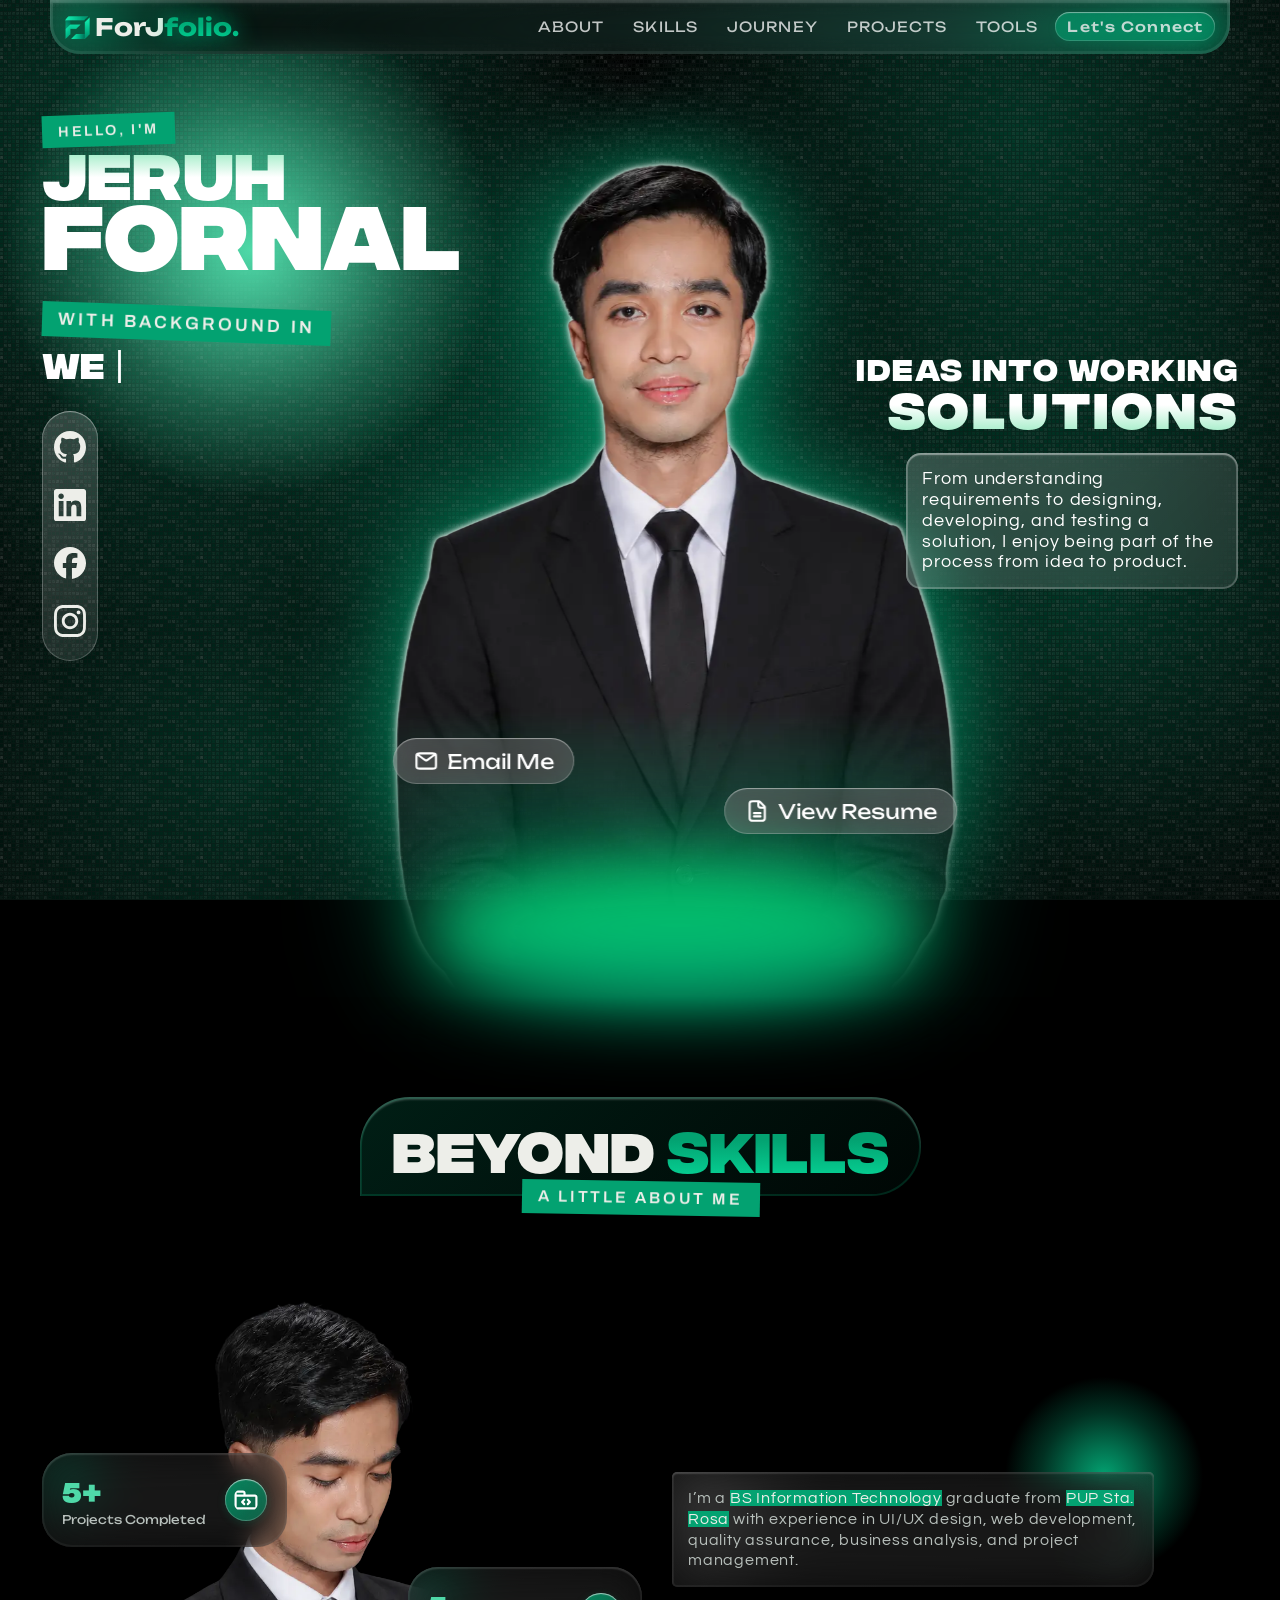
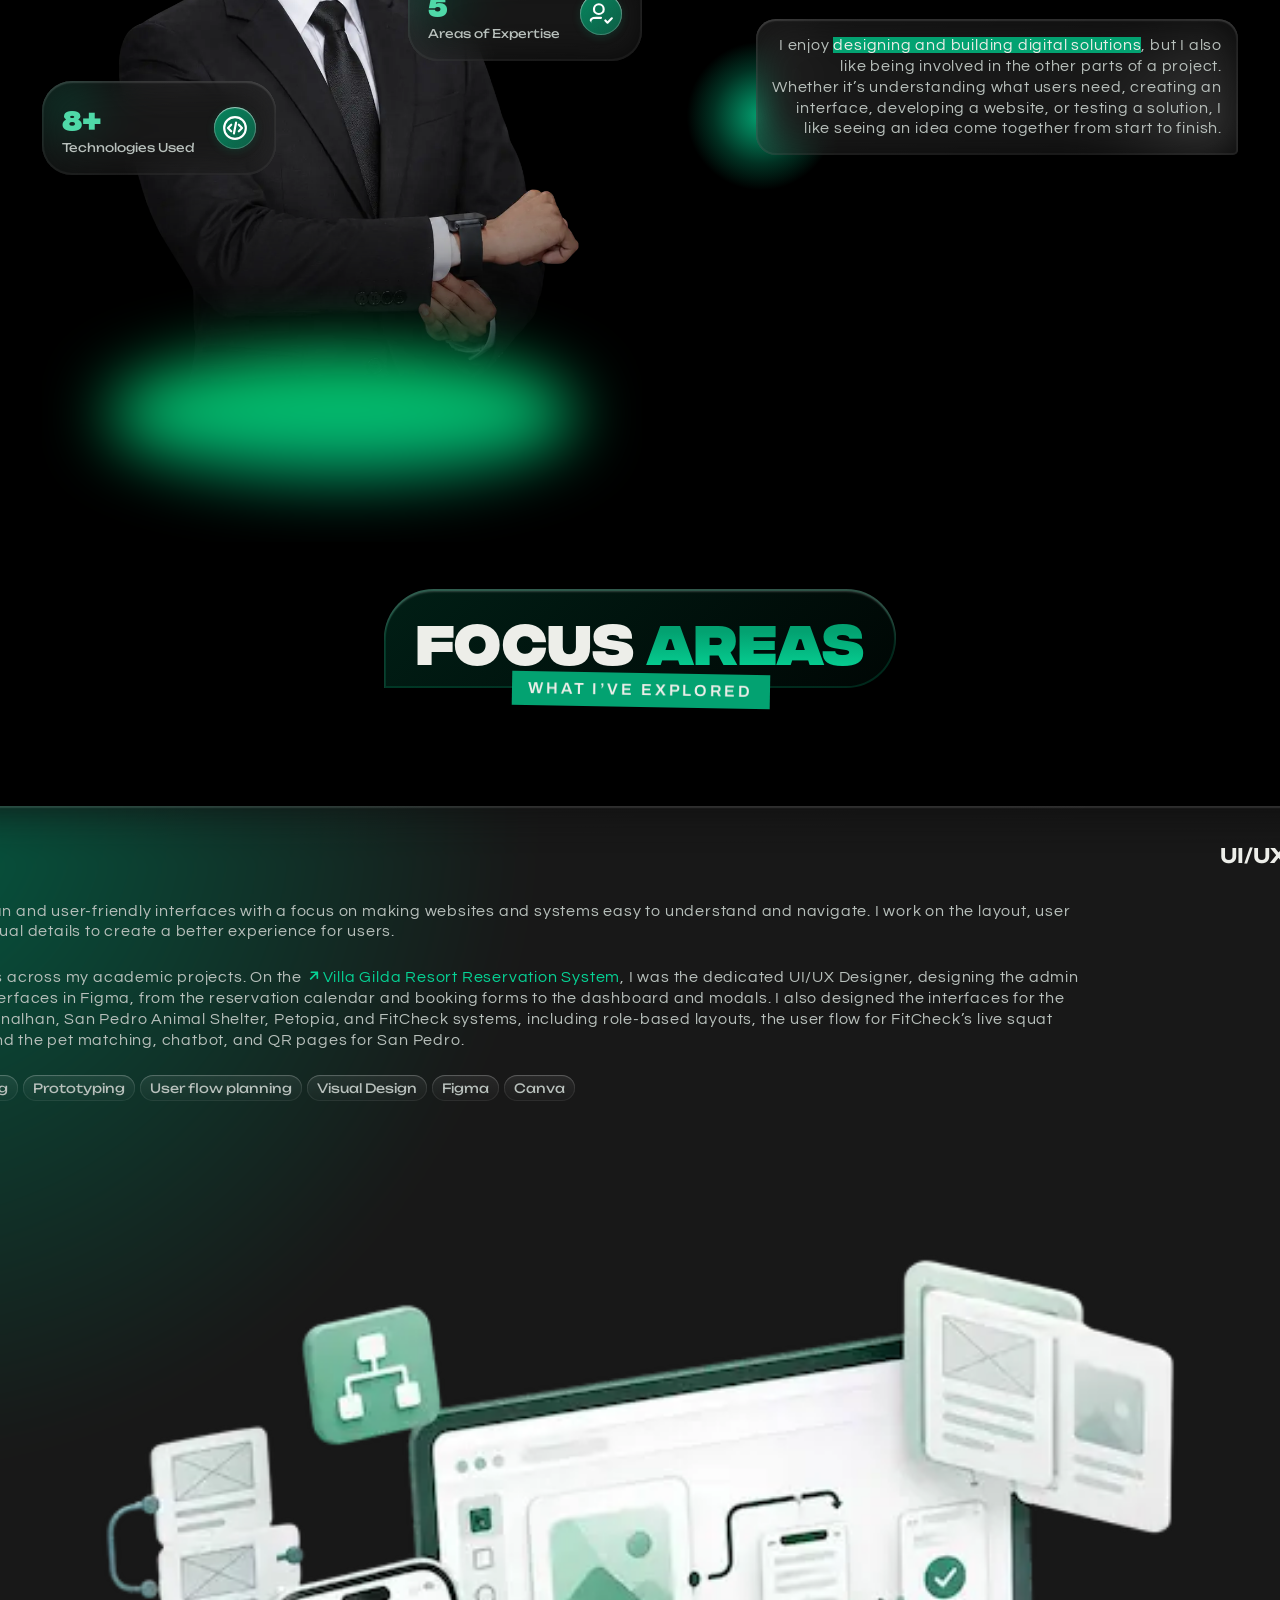
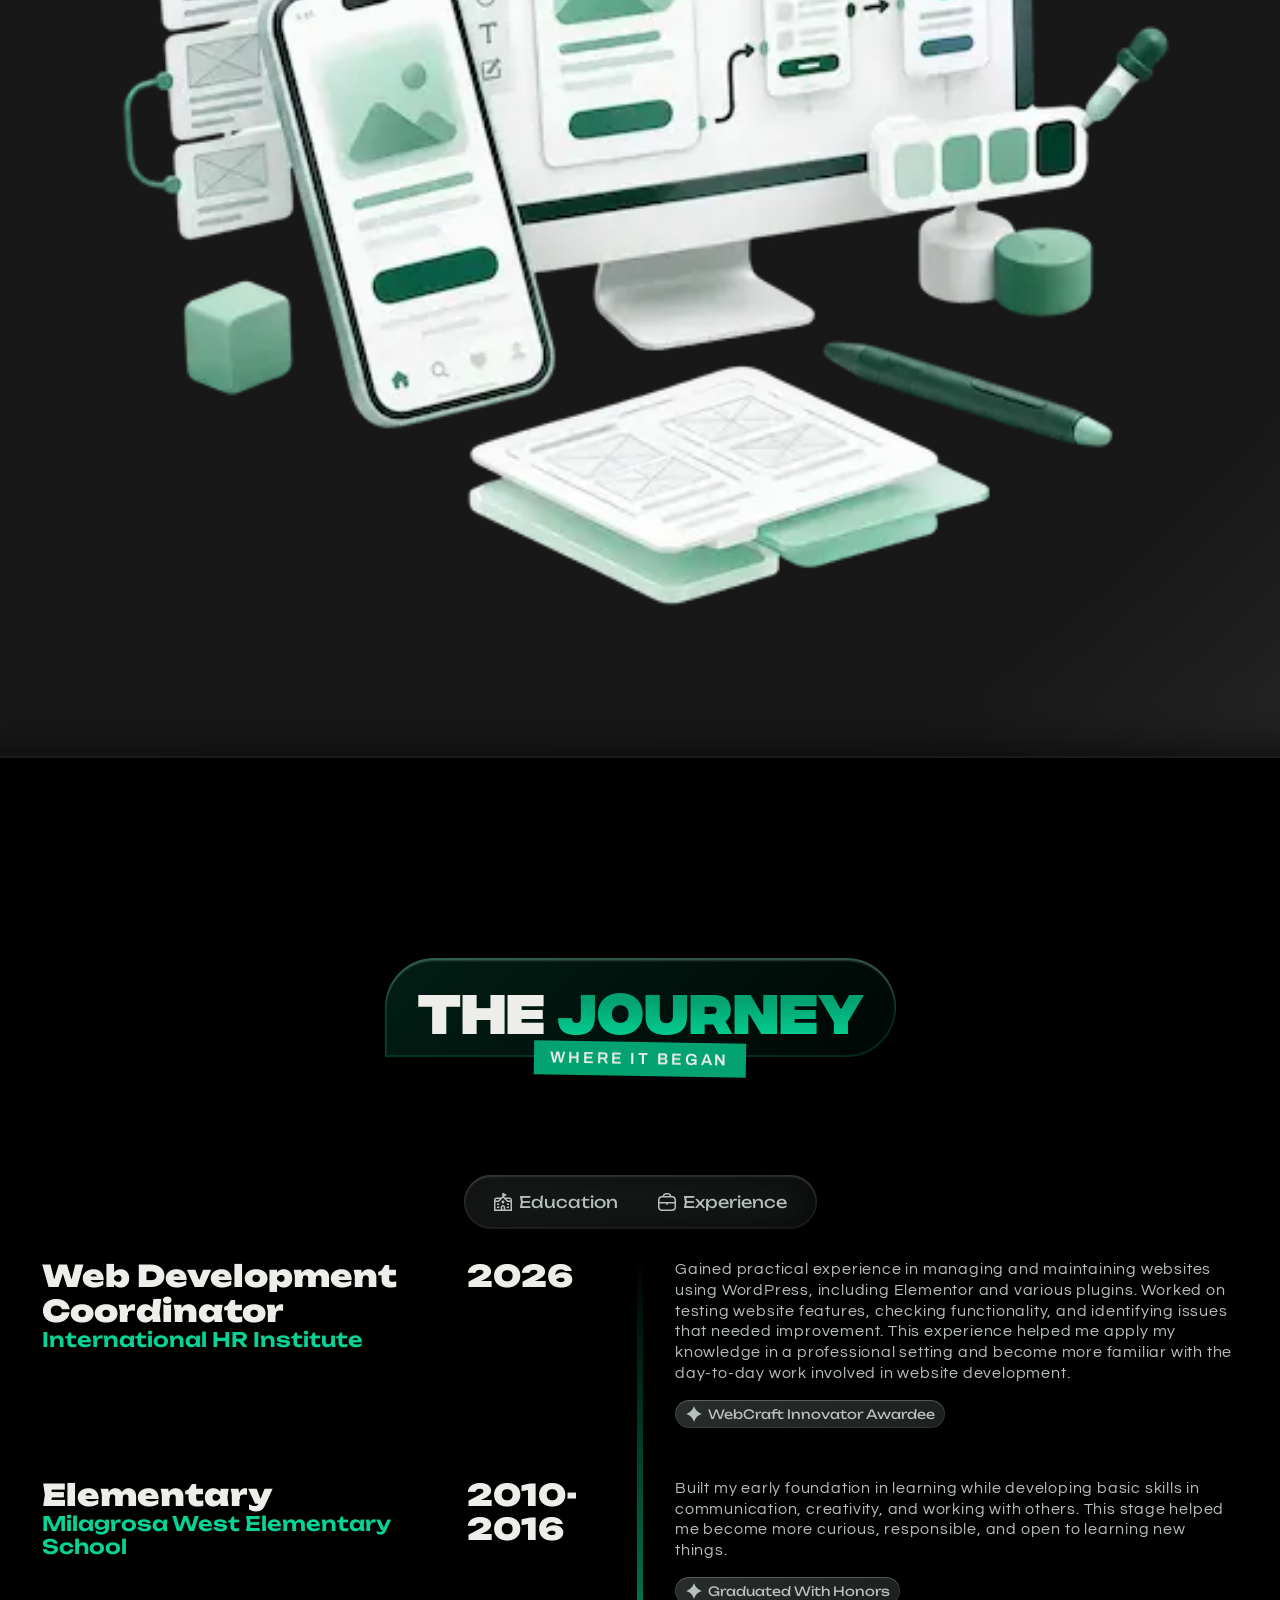
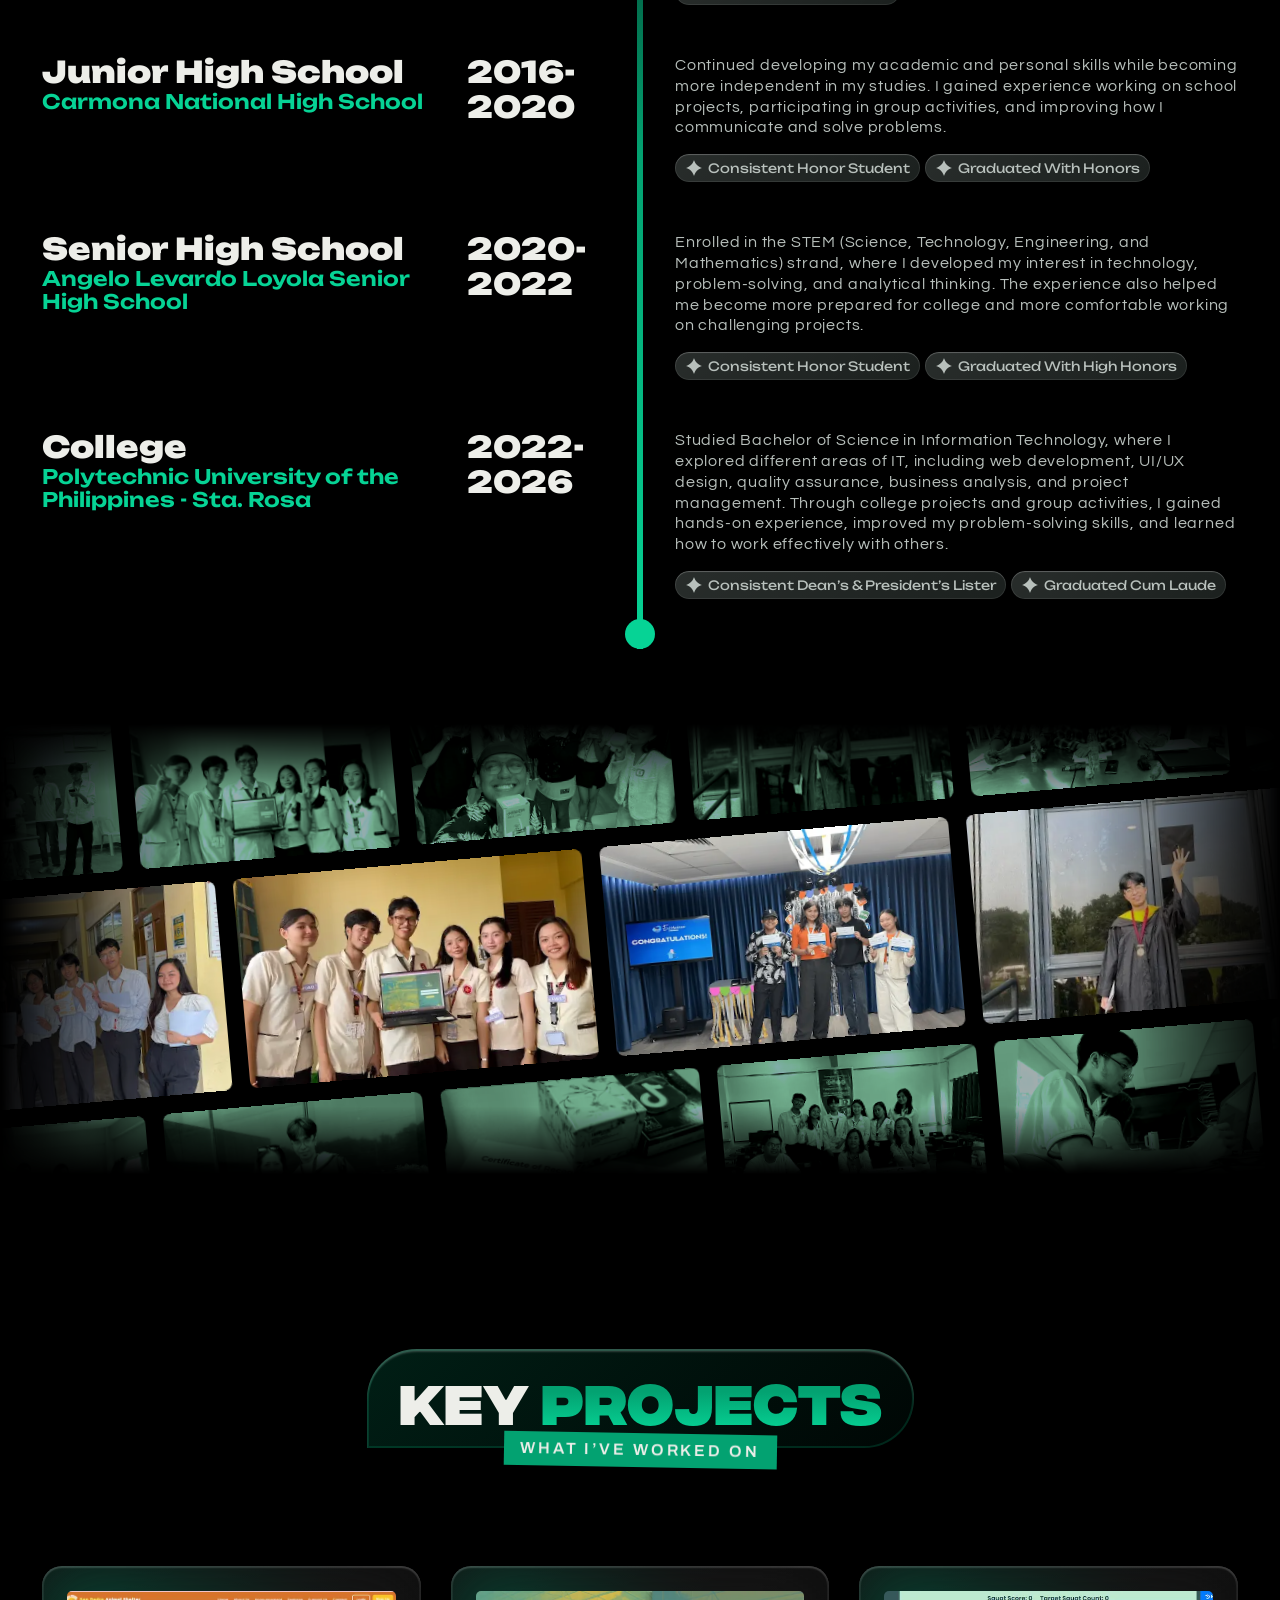
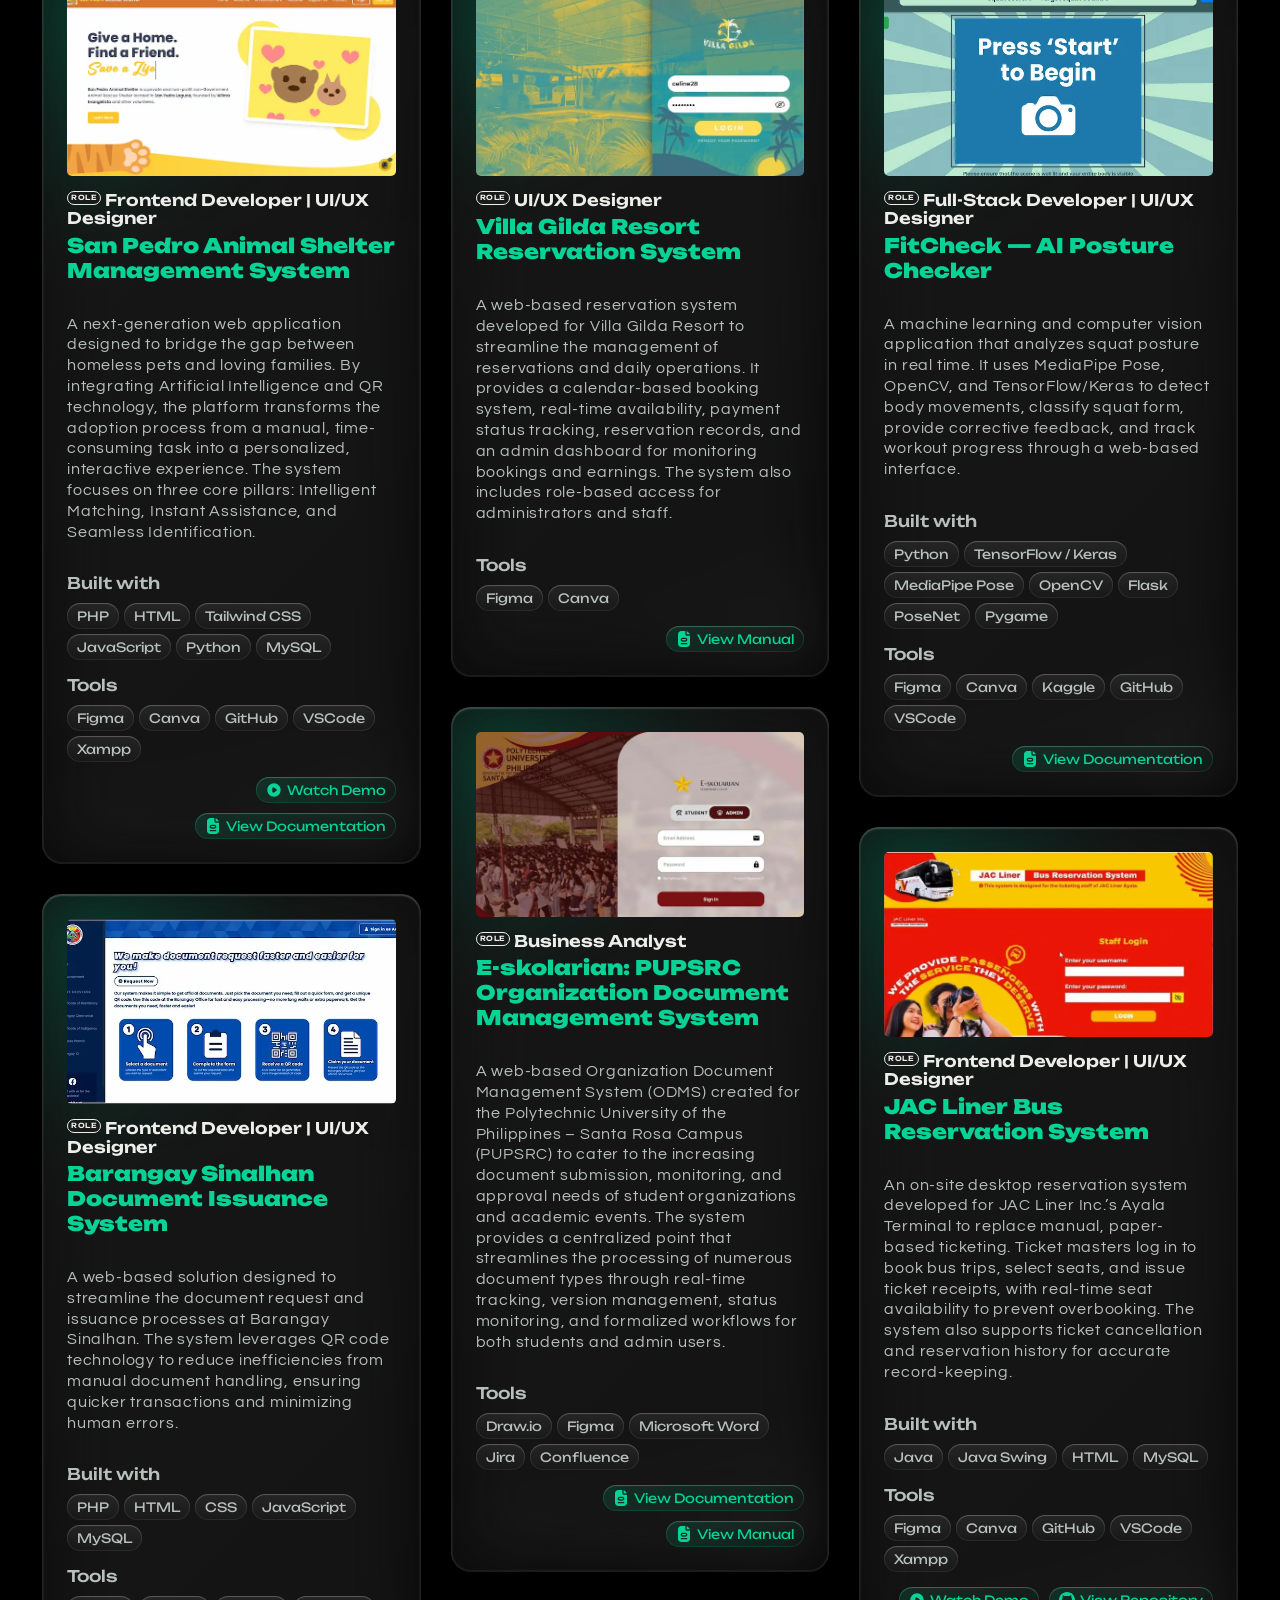
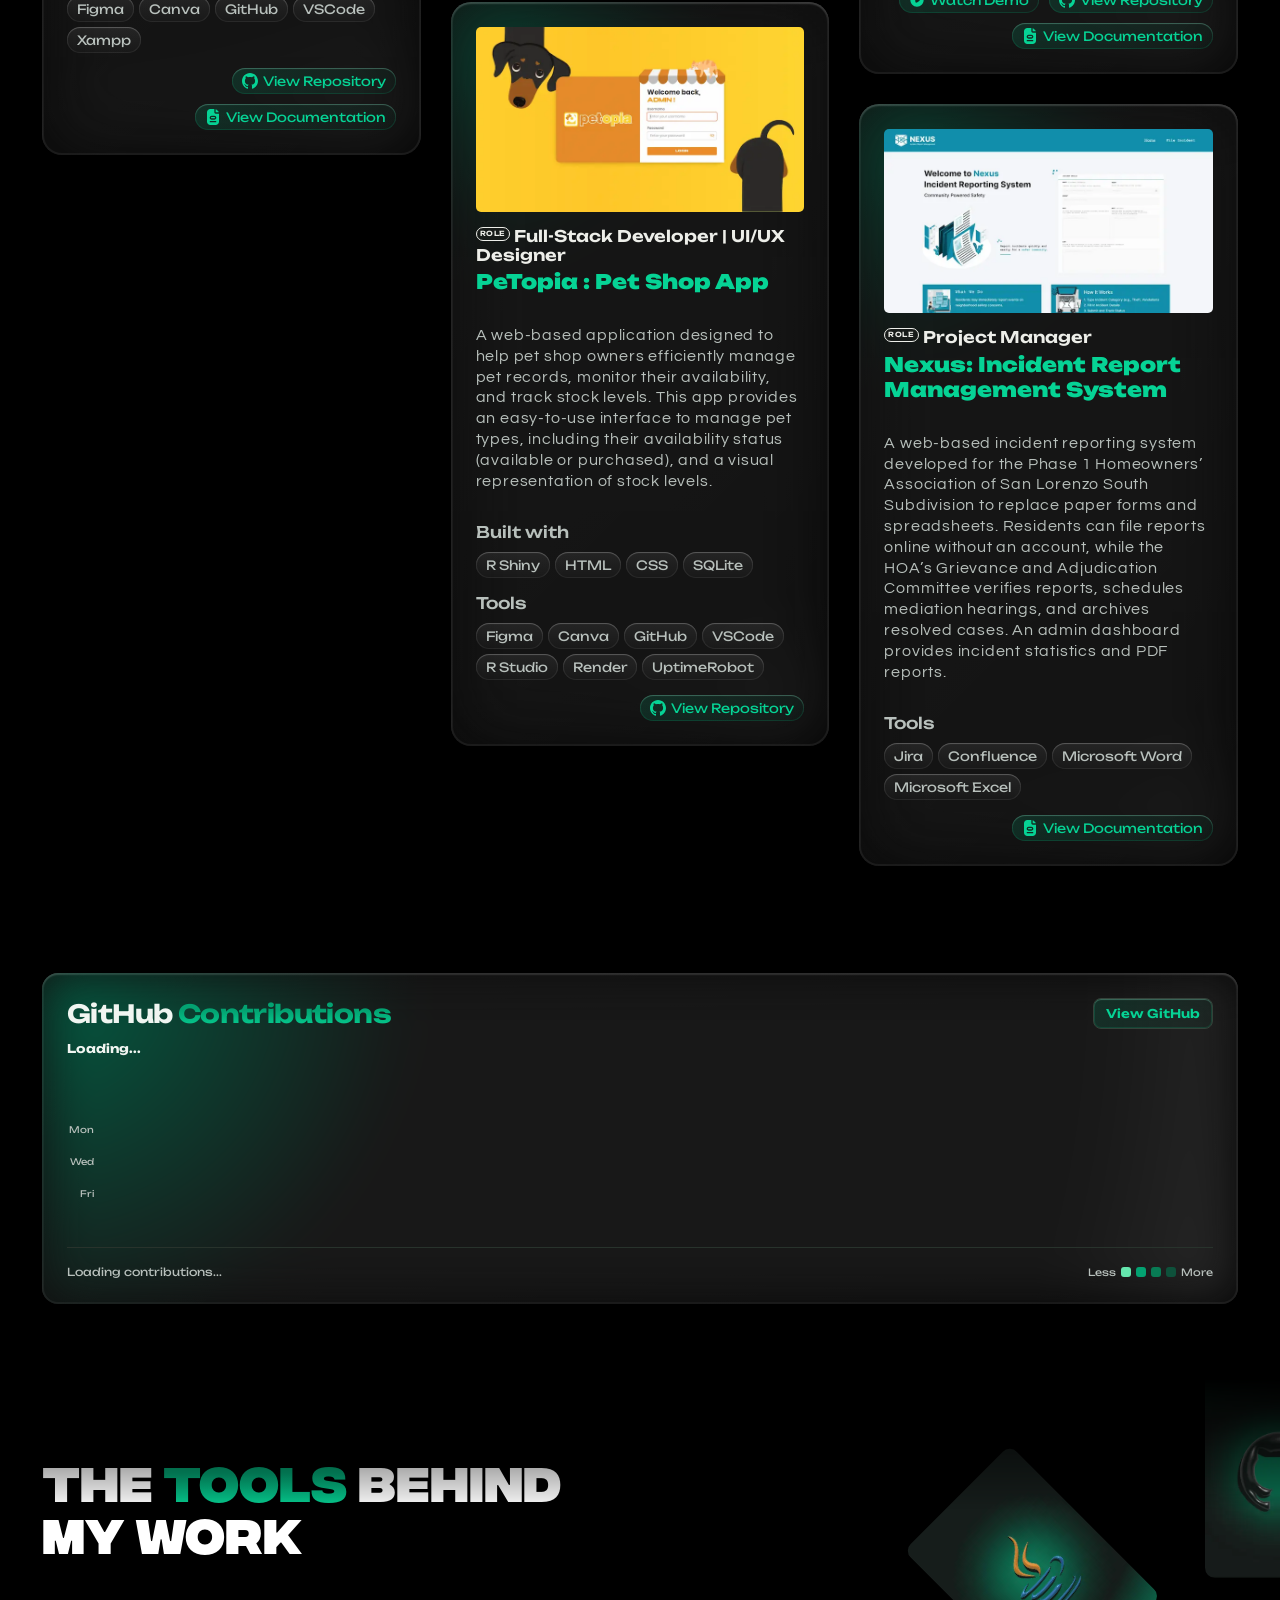
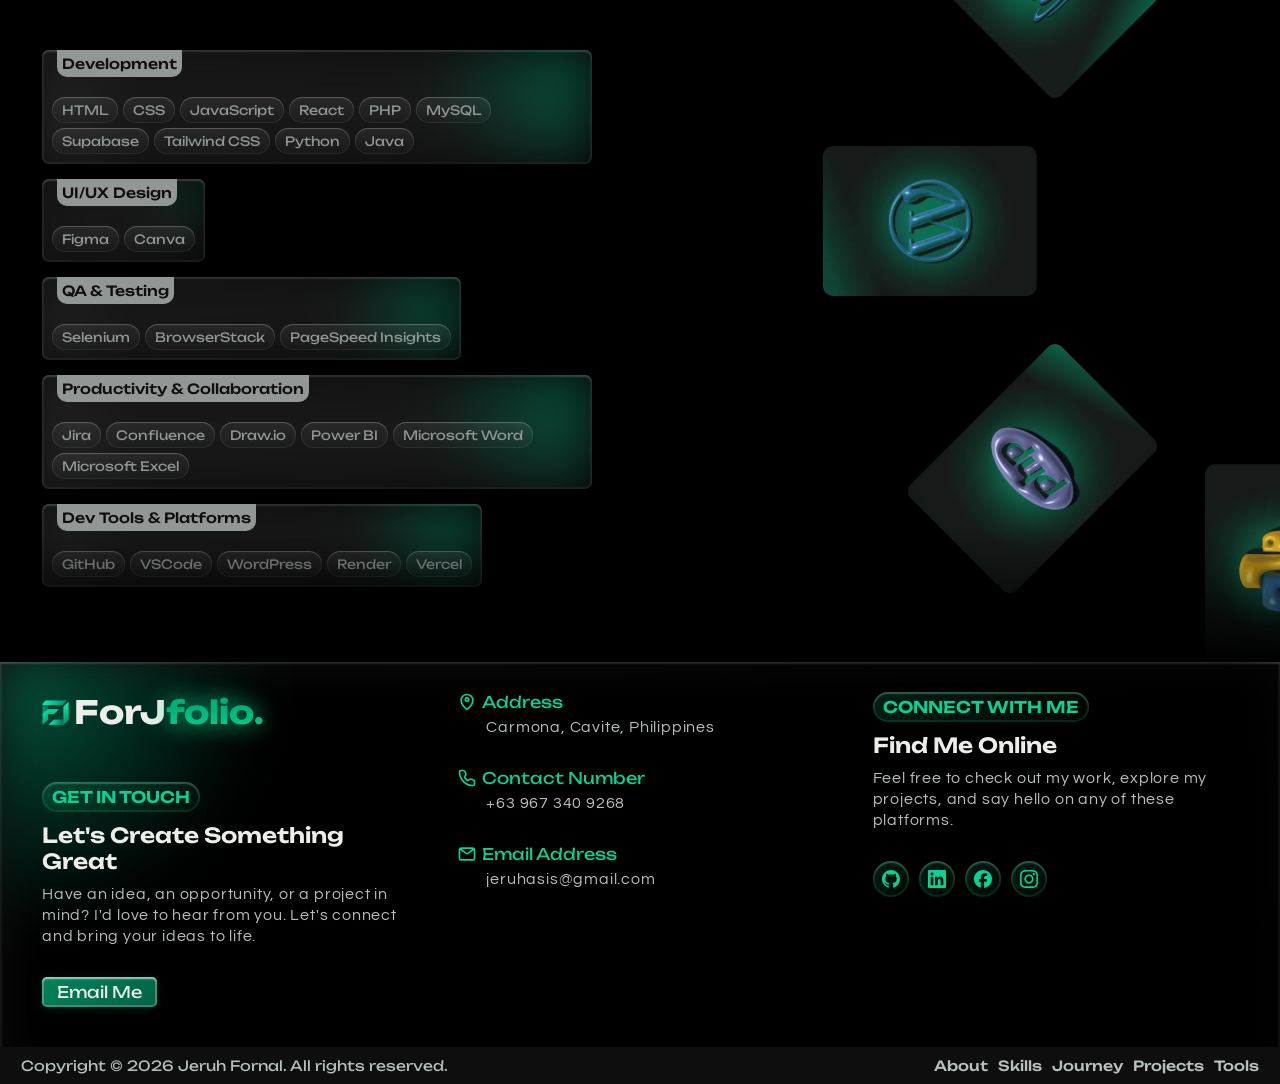
==== commit b72fbd9f: "Rewrite expertise cards with project examples and links" ====
--- a/index.html
+++ b/index.html
@@ -387,6 +387,7 @@
                                 <h3>UI/UX Design</h3>
                             </div>
                             <p class ="expertise-description">I design clean and user-friendly interfaces with a focus on making websites and systems easy to understand and navigate. I work on the layout, user flow, and visual details to create a better experience for users.</p>
+                            <p class ="expertise-description">I applied this across my academic projects. On the <a href="pages/resort-reservation-system.html" class="icon-arrow">Villa Gilda Resort Reservation System</a>, I was the dedicated UI/UX Designer, designing the admin and staff interfaces in Figma, from the reservation calendar and booking forms to the dashboard and modals. I also designed the interfaces for the Barangay Sinalhan, San Pedro Animal Shelter, Petopia, and FitCheck systems, including role-based layouts, the user flow for FitCheck’s live squat checking, and the pet matching, chatbot, and QR pages for San Pedro.</p>
                             <ul class = "lower-text">
                                 <li>Wireframing</li>
                                 <li>Prototyping</li>
@@ -403,7 +404,8 @@
                                 <span>01</span>
                                 <h3>Web Development</h3>
                             </div>
-                            <p class ="expertise-description">I build responsive websites by turning designs and ideas into working web pages. I focus on creating layouts that work well across different screen sizes while keeping the interface clean and functional.</p>
+                            <p class ="expertise-description">I build responsive websites and web apps by turning designs and ideas into working pages. I focus on clean layouts that work across different screen sizes, and on connecting the interface to the data behind it.</p>
+                            <p class ="expertise-description">That approach shaped my academic projects. I developed the frontend for the <a href="pages/document-issuance-system.html" class="icon-arrow">Barangay Sinalhan Document Issuance System</a> and the <a href="pages/shelter-management-system.html" class="icon-arrow">San Pedro Animal Shelter Management System</a>, using HTML, CSS, JavaScript, and Tailwind CSS, with exposure to PHP and MySQL. I then took on the full stack with <a href="pages/pet-shop-app.html" class="icon-arrow">Petopia</a> and <a href="pages/posture-checker.html" class="icon-arrow">FitCheck</a>, building the interface along with the backend logic and databases.</p>
                             <ul class = "lower-text">
                                 <li>HTML</li>
                                 <li>CSS</li>
@@ -421,7 +423,8 @@
                                 <span>02</span>
                                 <h3>QA Testing</h3>
                             </div>                            
-                            <p class ="expertise-description">I test websites and systems to make sure their features work as expected and the interface feels consistent. I look for bugs, errors, and other issues that could affect the user's experience.</p>
+                            <p class ="expertise-description">I test websites and systems to verify that their features function as intended and that the interface remains consistent. I identify bugs, errors, and other issues that may affect the user experience, and I evaluate performance to ensure pages load quickly and smoothly.</p>
+                            <p class ="expertise-description">I developed this skill through hands-on practice. In a laboratory activity introducing test automation, I used Selenium to test the PUPSIS website, and I conducted manual QA on a practice website containing intentional bugs, identifying the issues it contained. I applied this to my own projects, where I tested and debugged the San Pedro Animal Shelter system, assisted in testing FitCheck with the client using documented test cases, and coordinated bug testing between QA and the developer on Nexus until all 11 reported issues were resolved. I also used PageSpeed Insights to optimize my portfolio, achieving <a href="https://pagespeed.web.dev/analysis/https-jeruhfornal-vercel-app/q8goj5v9yw?form_factor=mobile" class="icon-arrow">97% mobile</a> and <a href="https://pagespeed.web.dev/analysis/https-jeruhfornal-vercel-app/q8goj5v9yw?form_factor=desktop" class="icon-arrow">99% desktop</a> performance scores, along with 100% in Best Practices and SEO.</p>
                             <ul class = "lower-text">
                                 <li>Functional Testing</li>
                                 <li>UI Testing</li>
@@ -438,6 +441,7 @@
                                 <h3>Business Analysis</h3>
                             </div>
                             <p class ="expertise-description">I help break down project requirements and understand what users and stakeholders need from a system. I organize these requirements into clear workflows and documentation that can guide the development process.</p>
+                            <p class ="expertise-description">I put this into practice as the Business Analyst for the Dashboard and Settings Module of E-skolarian, the <a href="pages/document-management-system.html" class="icon-arrow">PUPSRC Organization Document Management System</a>. I defined the use cases, functional requirements, and business rules, mapped the flows with diagrams such as the Business Process Flow and Use Case Diagrams, and wrote key sections of the FSD and the module’s user manual. I also reviewed the Figma designs against the requirements so the final screens matched the intended flows.</p>
                             <ul class = "lower-text">
                                 <li>Requirements Gathering</li>
                                 <li>Process Analysis</li>
@@ -454,6 +458,7 @@
                                 <h3>Project Management</h3>
                             </div>
                             <p class ="expertise-description">I help organize project tasks, requirements, and team activities from planning to completion. I keep track of progress and documentation while making sure the team stays aligned with the project's goals.</p>
+                            <p class ="expertise-description">I led this on <a href="pages/report-management-system.html" class="icon-arrow">Nexus</a>, the Incident Report Management System for a homeowners’ association, as Project Manager of a six-member team of Business Analysts, a Developer, and QA members. I coordinated planning through a Gantt chart, roadmap, and milestones, tracked tasks and bugs in Jira, and reviewed and approved every version of the FSD from 1.0 to 3.0. I also coordinated testing between QA and the developer, and all 11 reported issues were resolved before the final release.</p>                            
                             <ul class = "lower-text">
                                 <li>Task Planning</li>
                                 <li>Team Coordination</li>
--- a/style.css
+++ b/style.css
@@ -1372,7 +1372,7 @@
     border-radius: 30px;
     display: flex !important;
     flex-direction: column !important;
-    gap: 10px;
+    gap: 25px;
     height: auto !important;
     position: relative;
     isolation: isolate;
@@ -1417,6 +1417,7 @@
     color: #B8C0BC;
     letter-spacing: var(--body-letter-spacing);
     line-height: 1.3rem;
+    margin: 0;
 }
 
 
@@ -3712,6 +3713,28 @@
   transform: scaleX(-1);
 }
 
+
+.icon-arrow {
+    --arrow-offset: -0.09em;
+    position: relative;
+    padding-left: 1.05em; /* space reserved for the arrow */
+    color: #06d395;
+    font-weight: 500;
+    text-decoration: none;
+}
+
+.icon-arrow::before {
+    transform: translateY(var(--arrow-offset));
+    content: "";
+    position: absolute;
+    left: 0;
+    top: 0;
+    width: 1em;
+    height: 1em; /* exactly one line tall, so the icon centers on the first line */
+    background-color: currentColor;
+    -webkit-mask: url("data:image/svg+xml,%3Csvg xmlns='http://www.w3.org/2000/svg' viewBox='0 0 24 24' fill='none' stroke='black' stroke-width='2.5' stroke-linecap='round' stroke-linejoin='round'%3E%3Cpath d='M7 17L17 7M8 7h9v9'/%3E%3C/svg%3E") no-repeat center / 1em 1em;
+            mask: url("data:image/svg+xml,%3Csvg xmlns='http://www.w3.org/2000/svg' viewBox='0 0 24 24' fill='none' stroke='black' stroke-width='2.5' stroke-linecap='round' stroke-linejoin='round'%3E%3Cpath d='M7 17L17 7M8 7h9v9'/%3E%3C/svg%3E") no-repeat center / 1em 1em;
+}
 @media (max-width: 1317px) {
 :root {
     --section-x-margin: 42px;
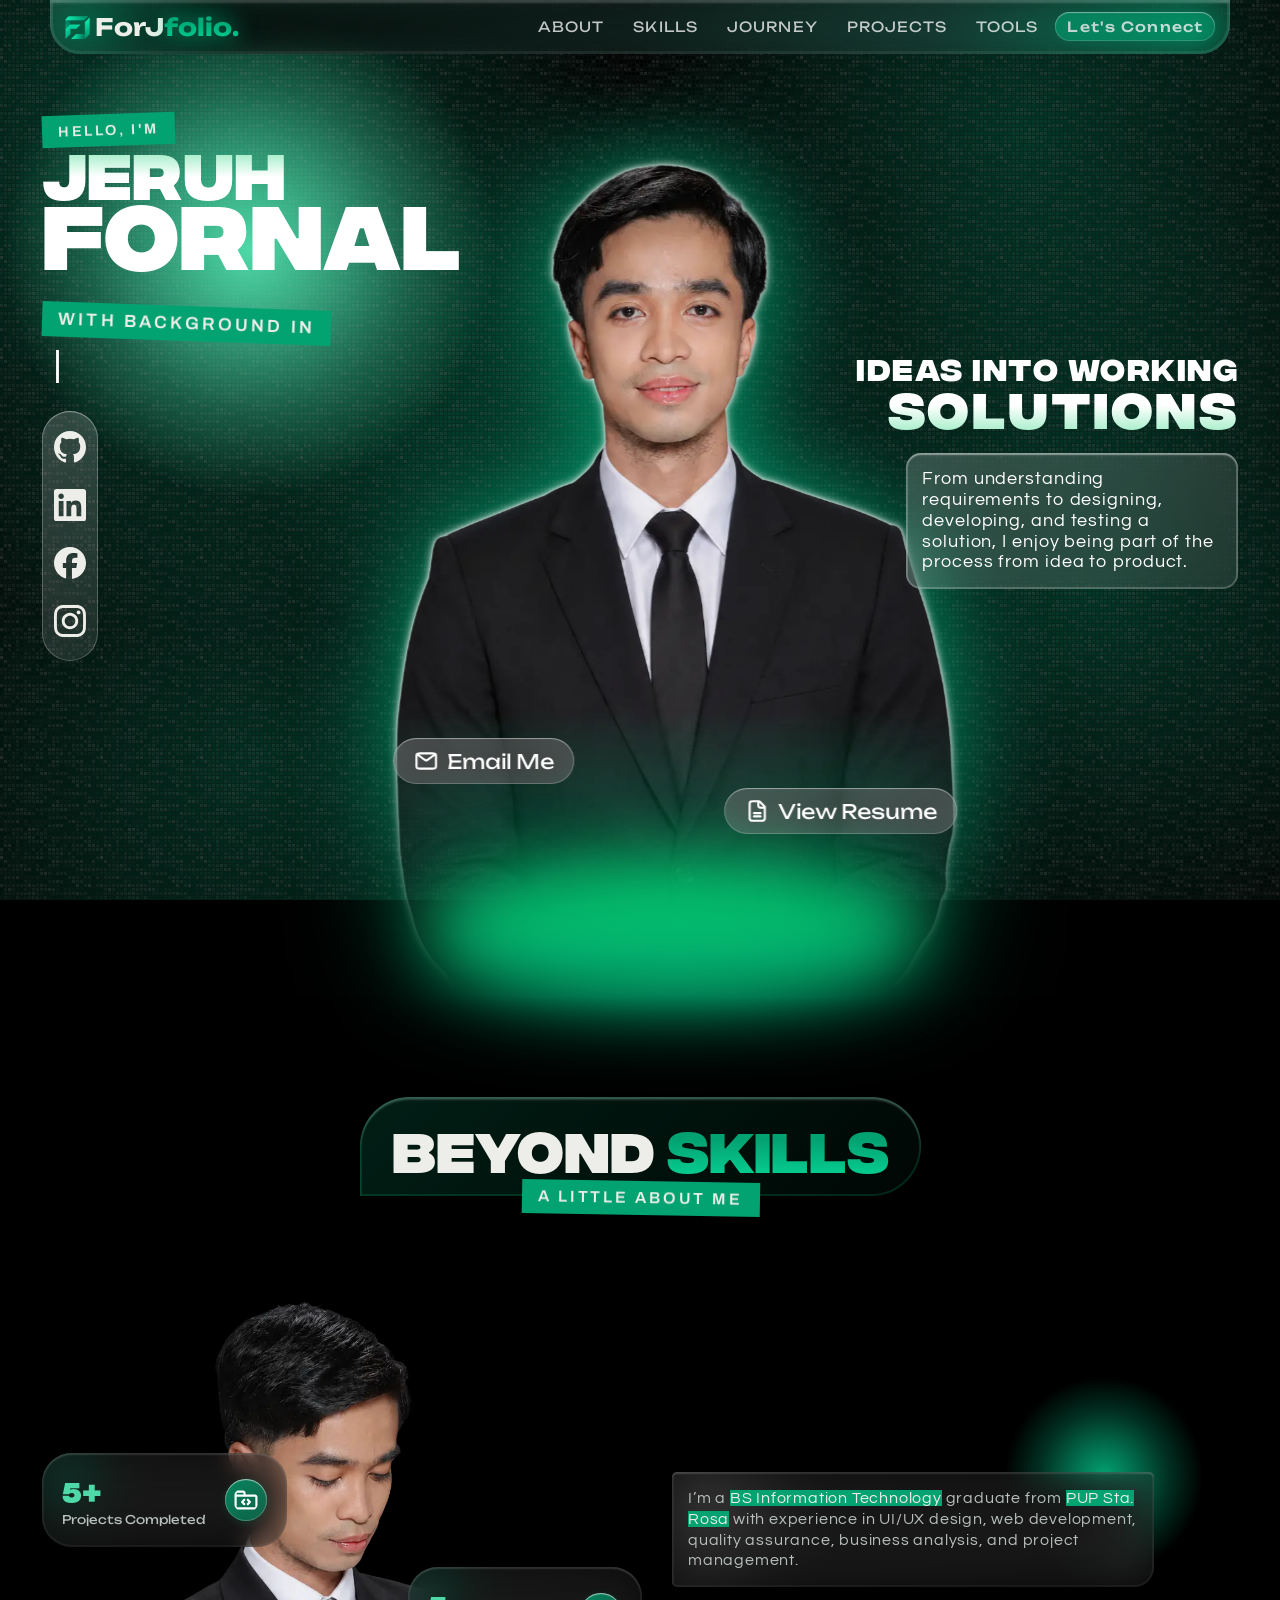
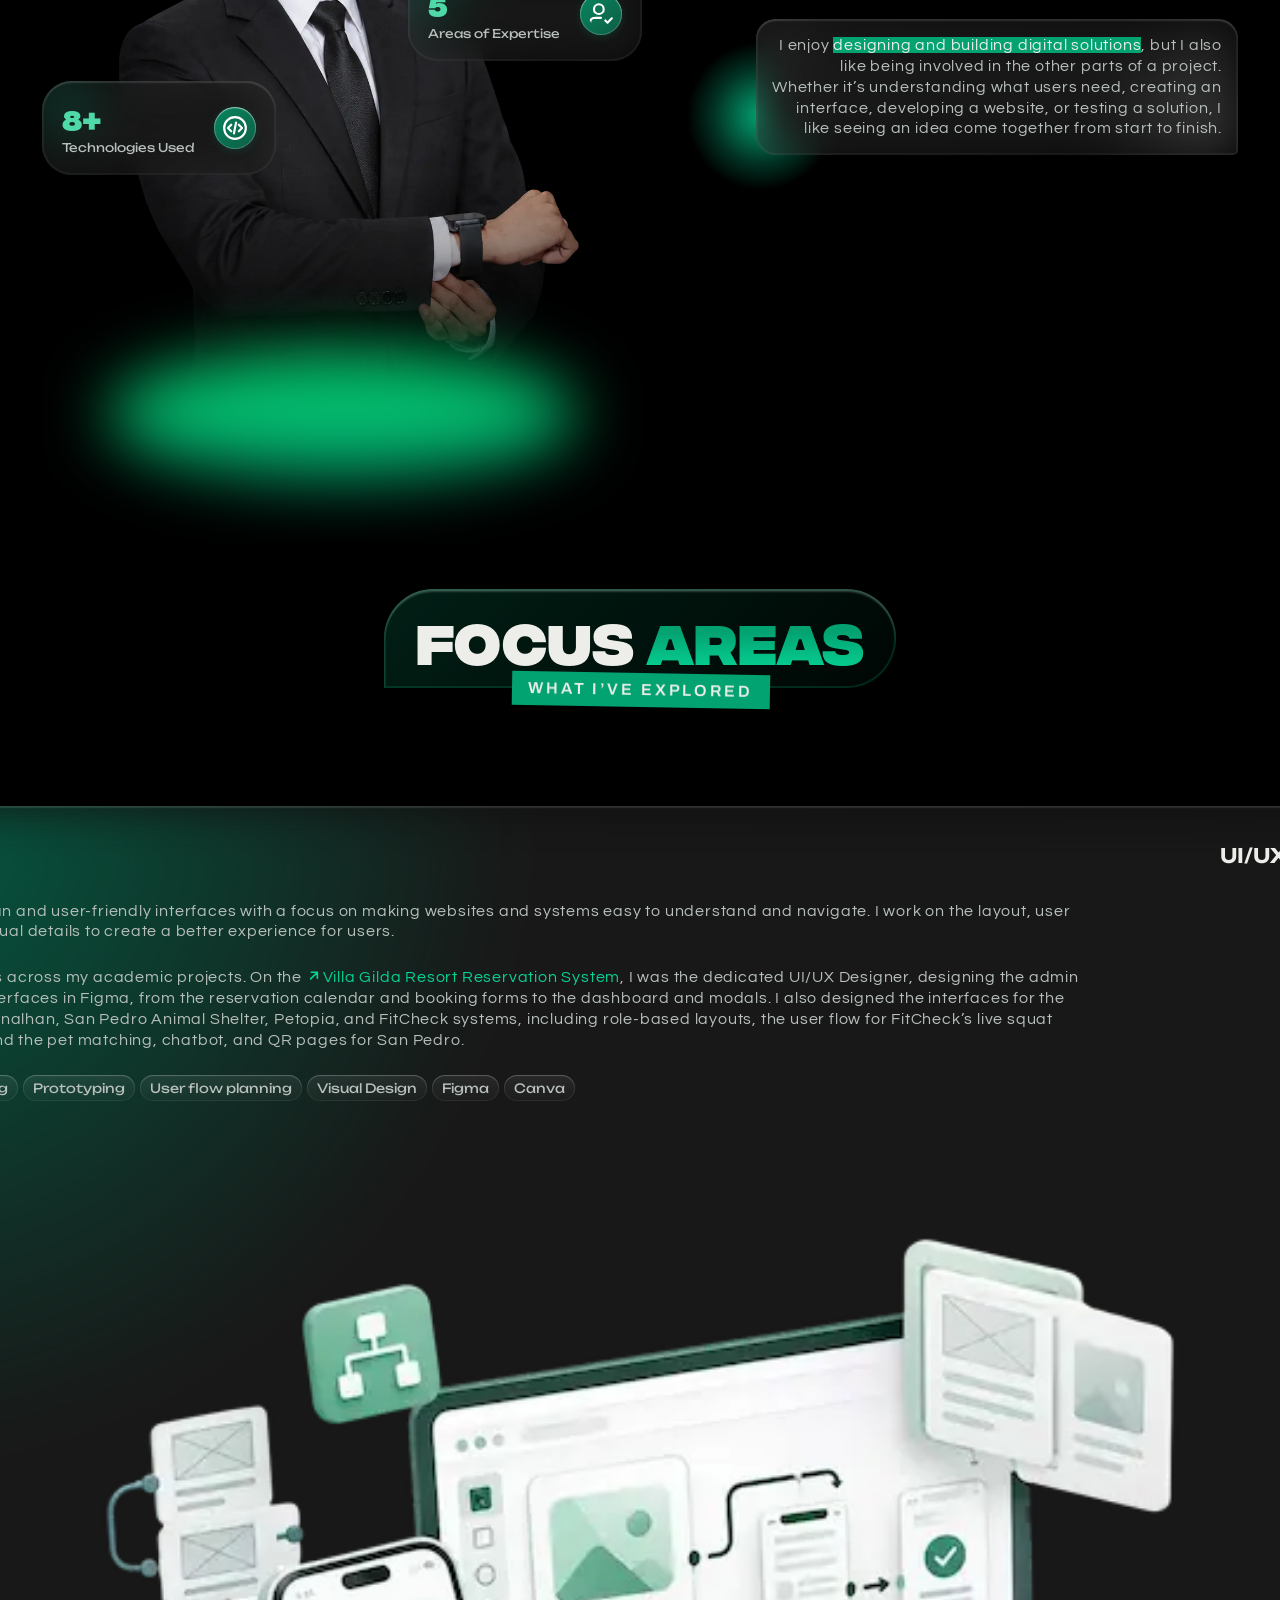
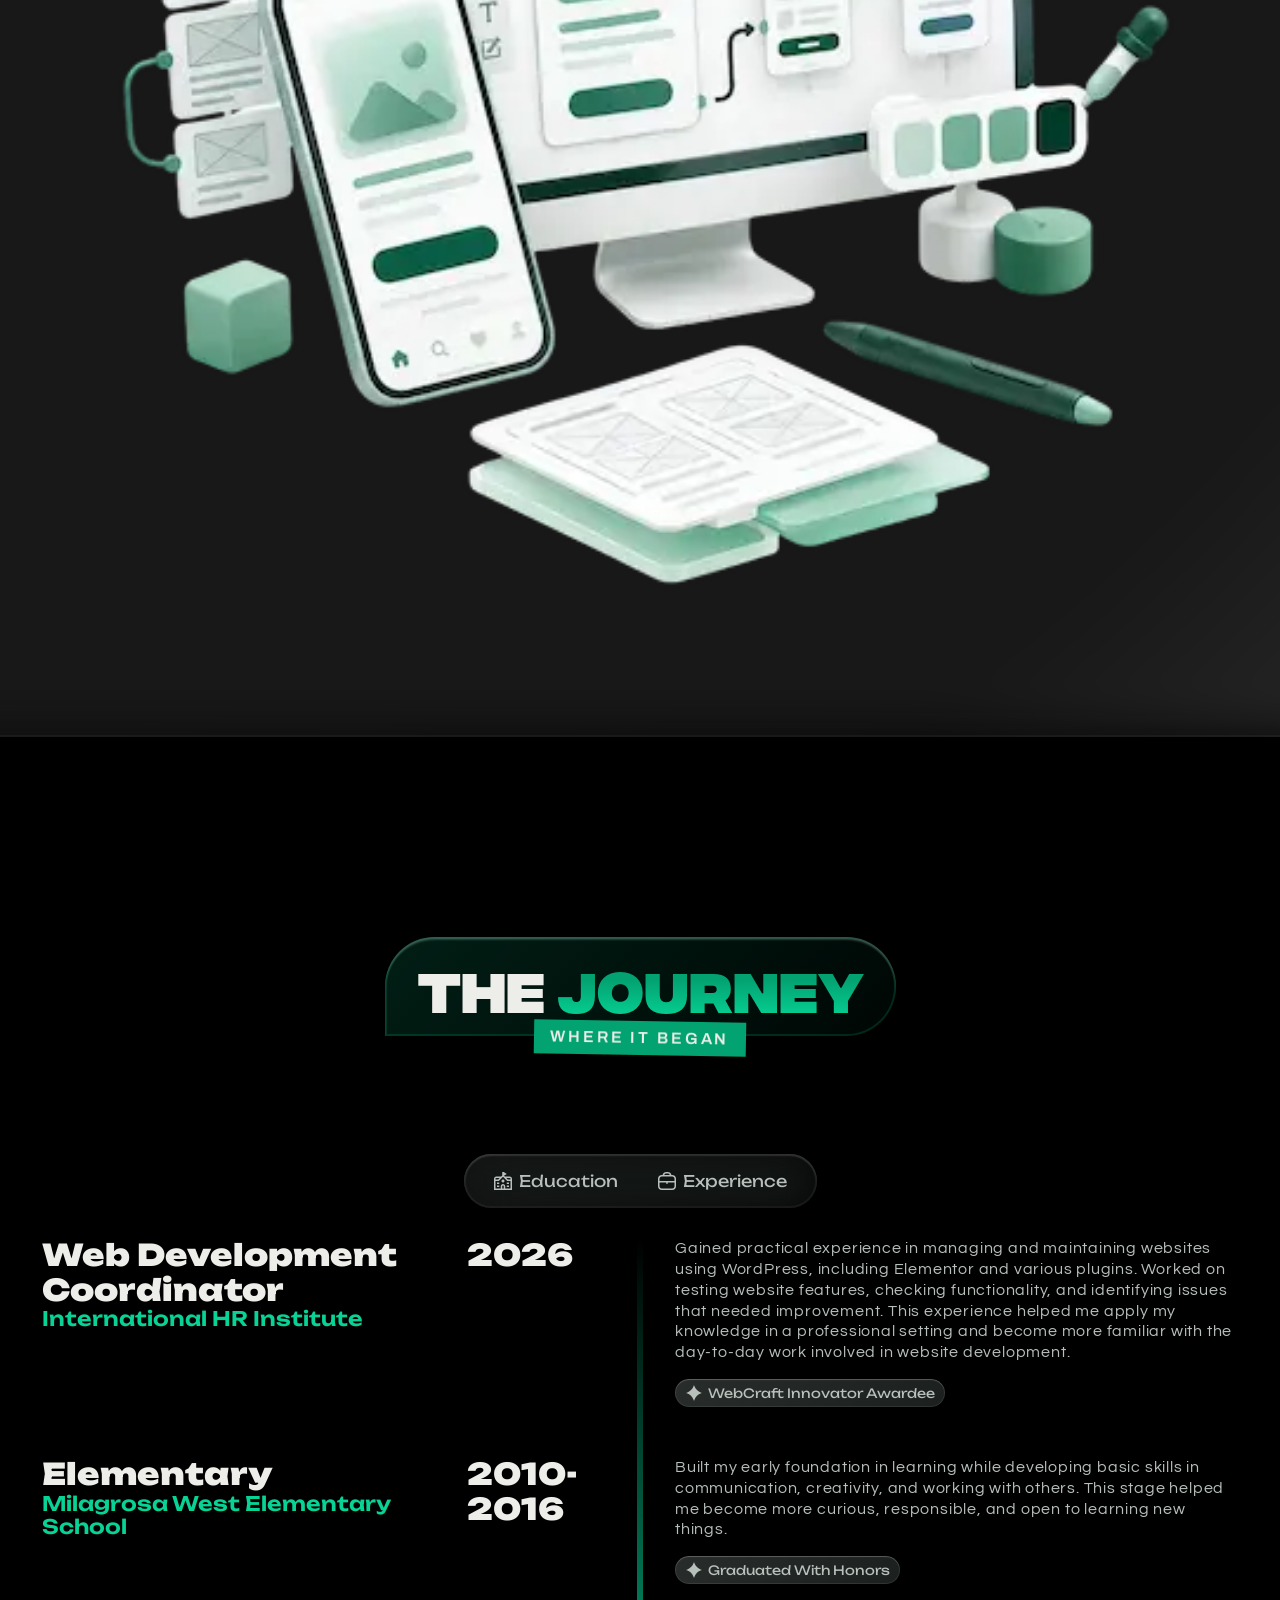
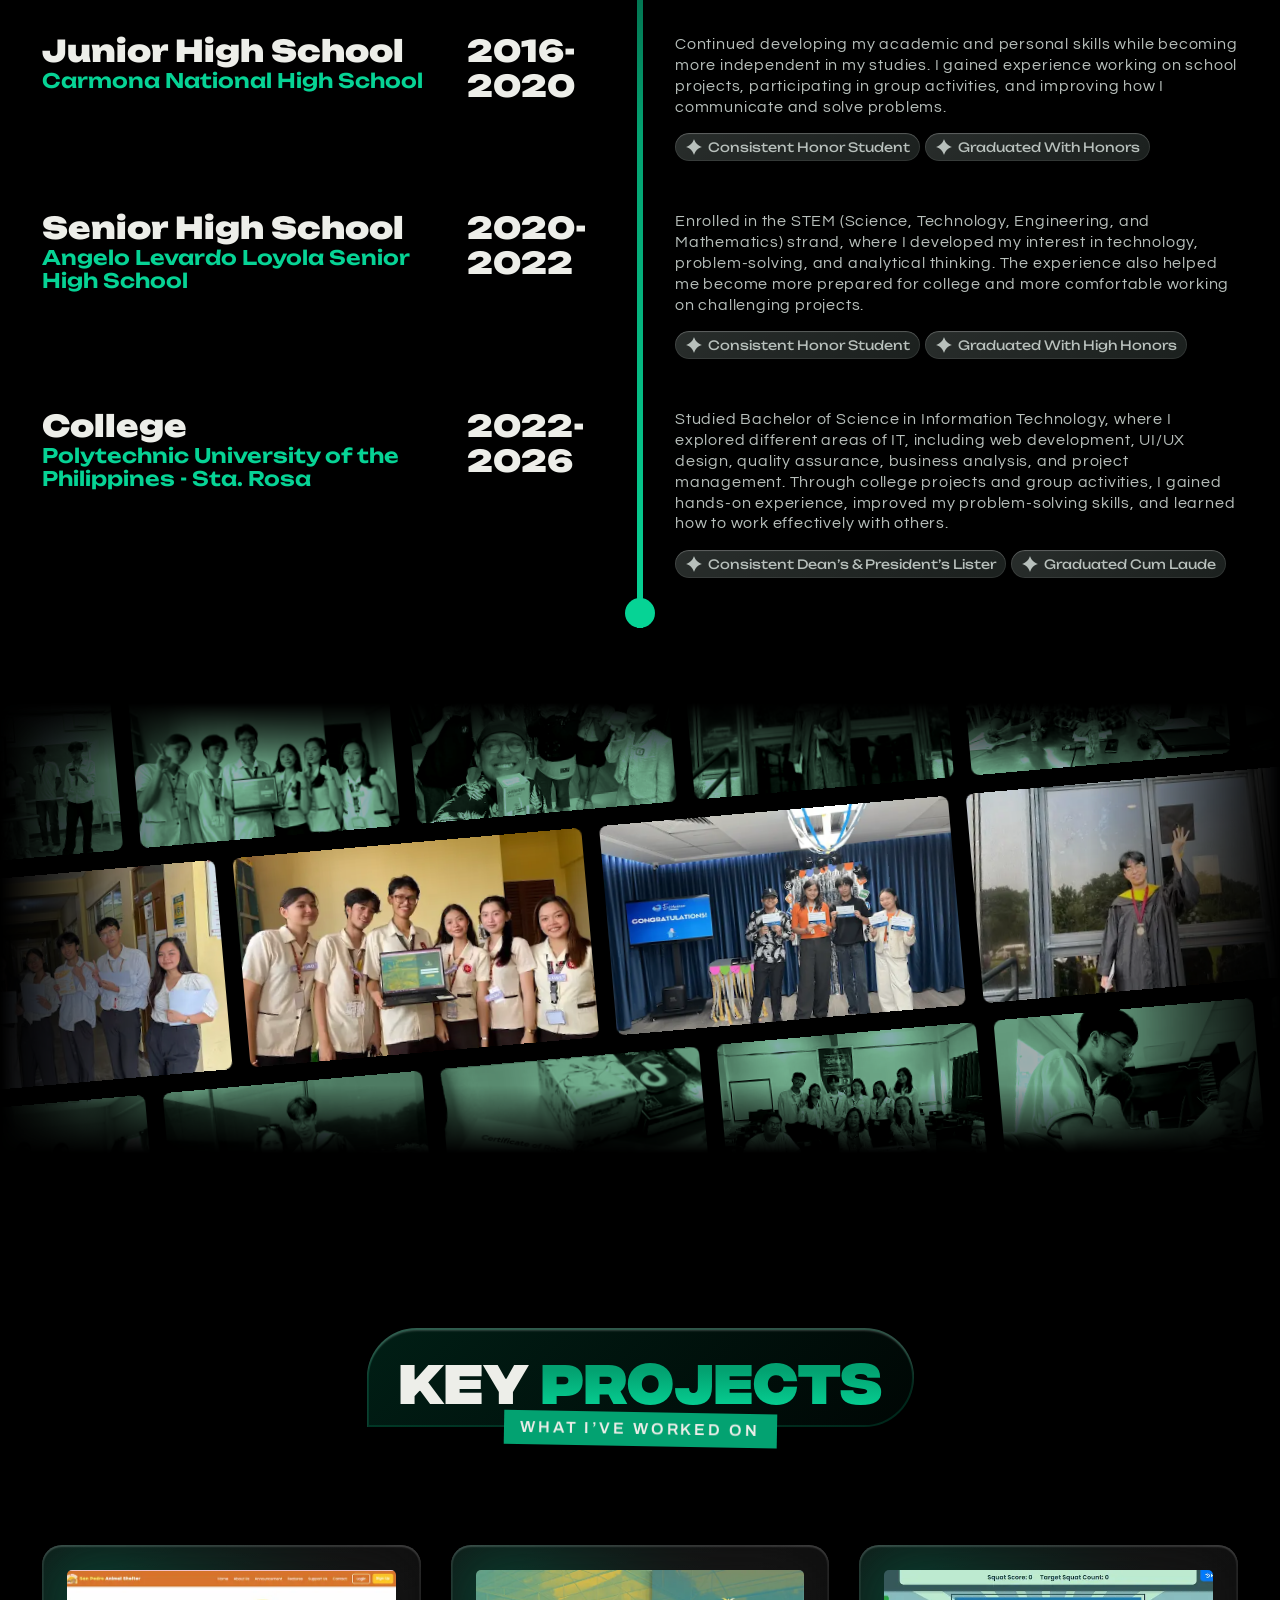
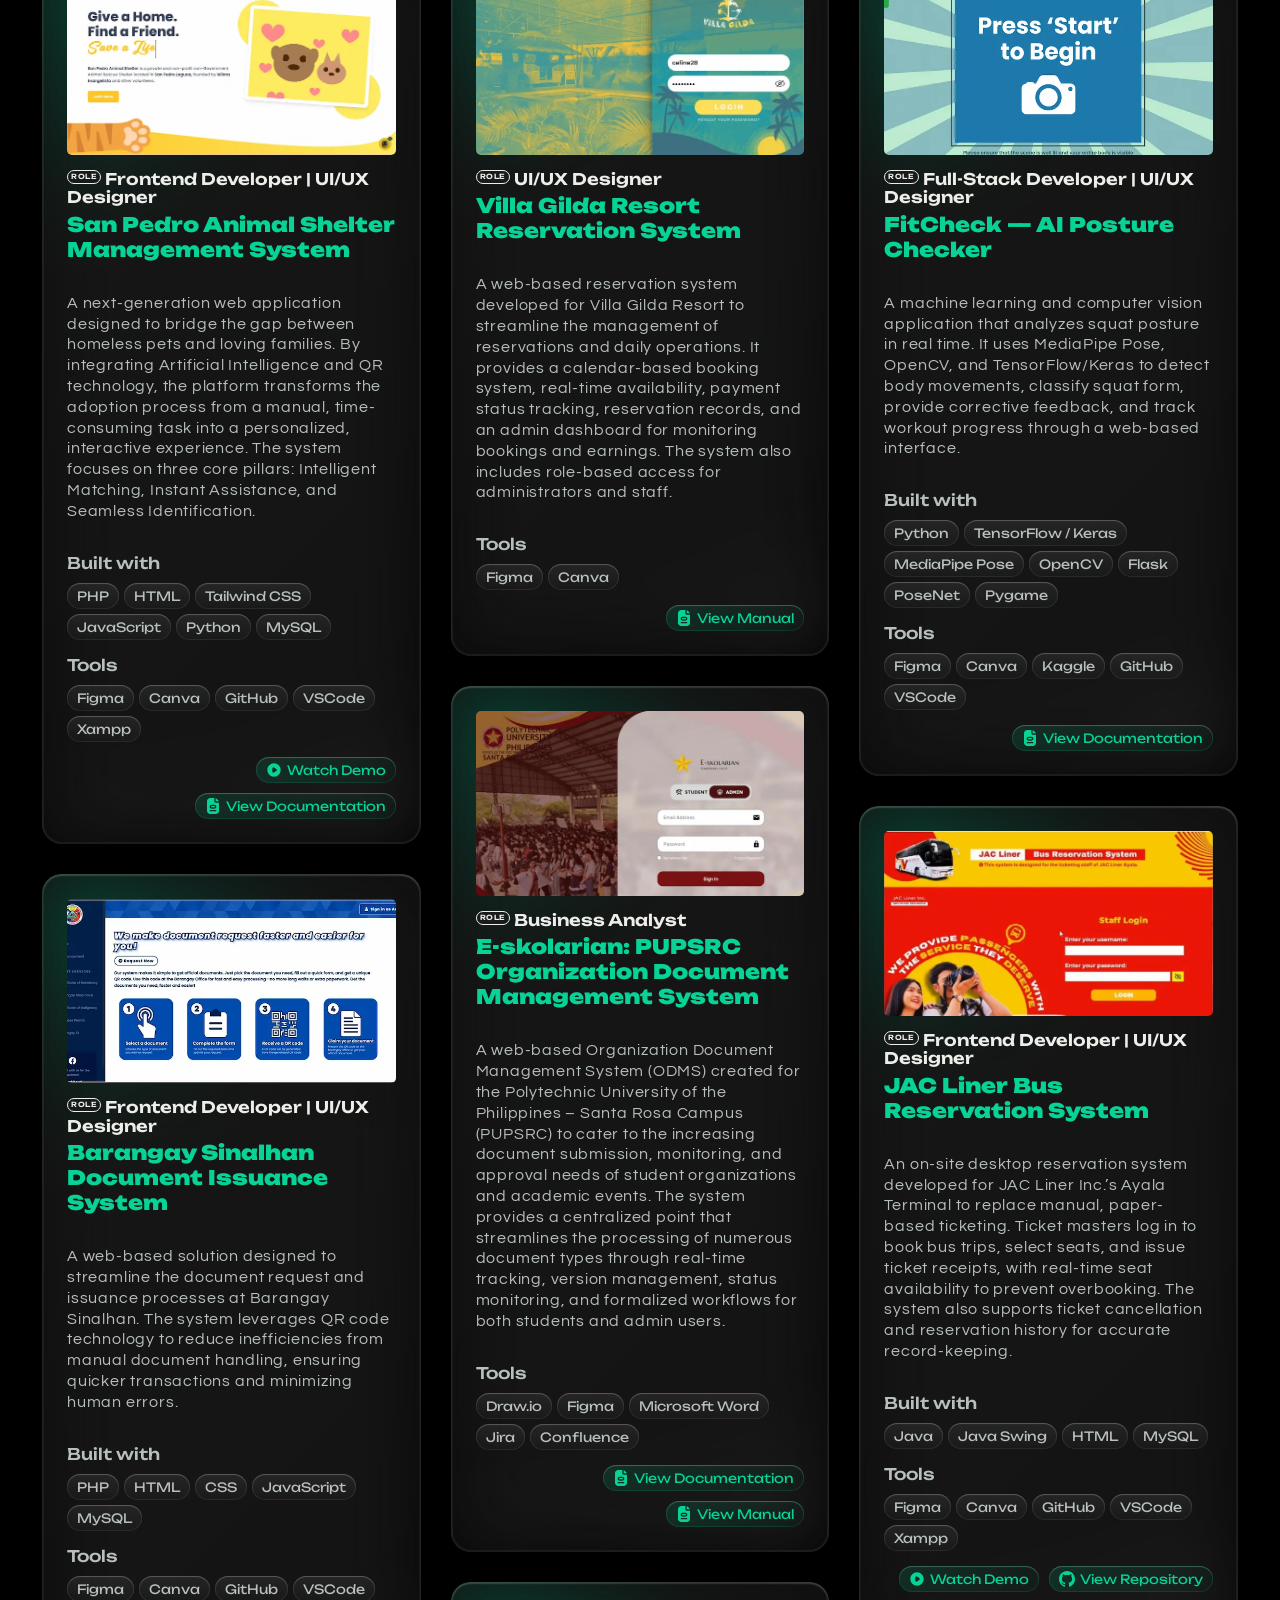
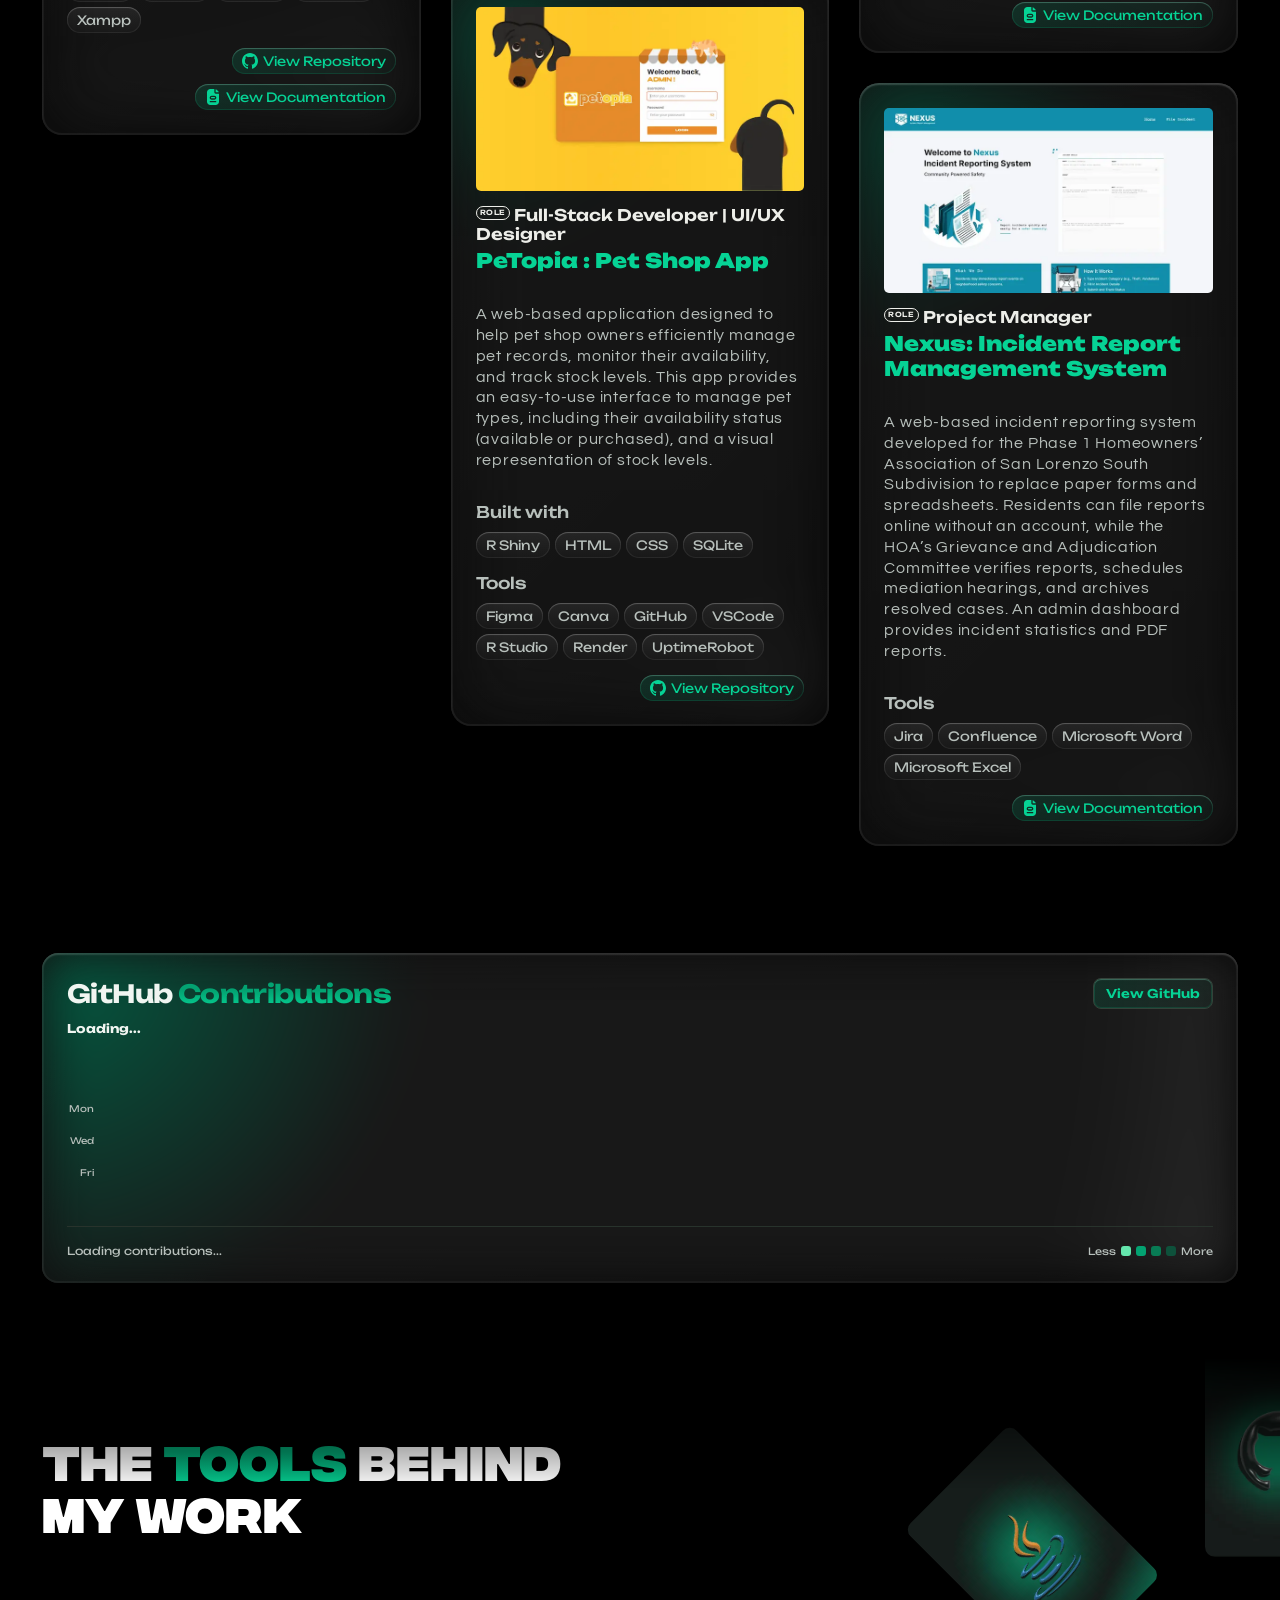
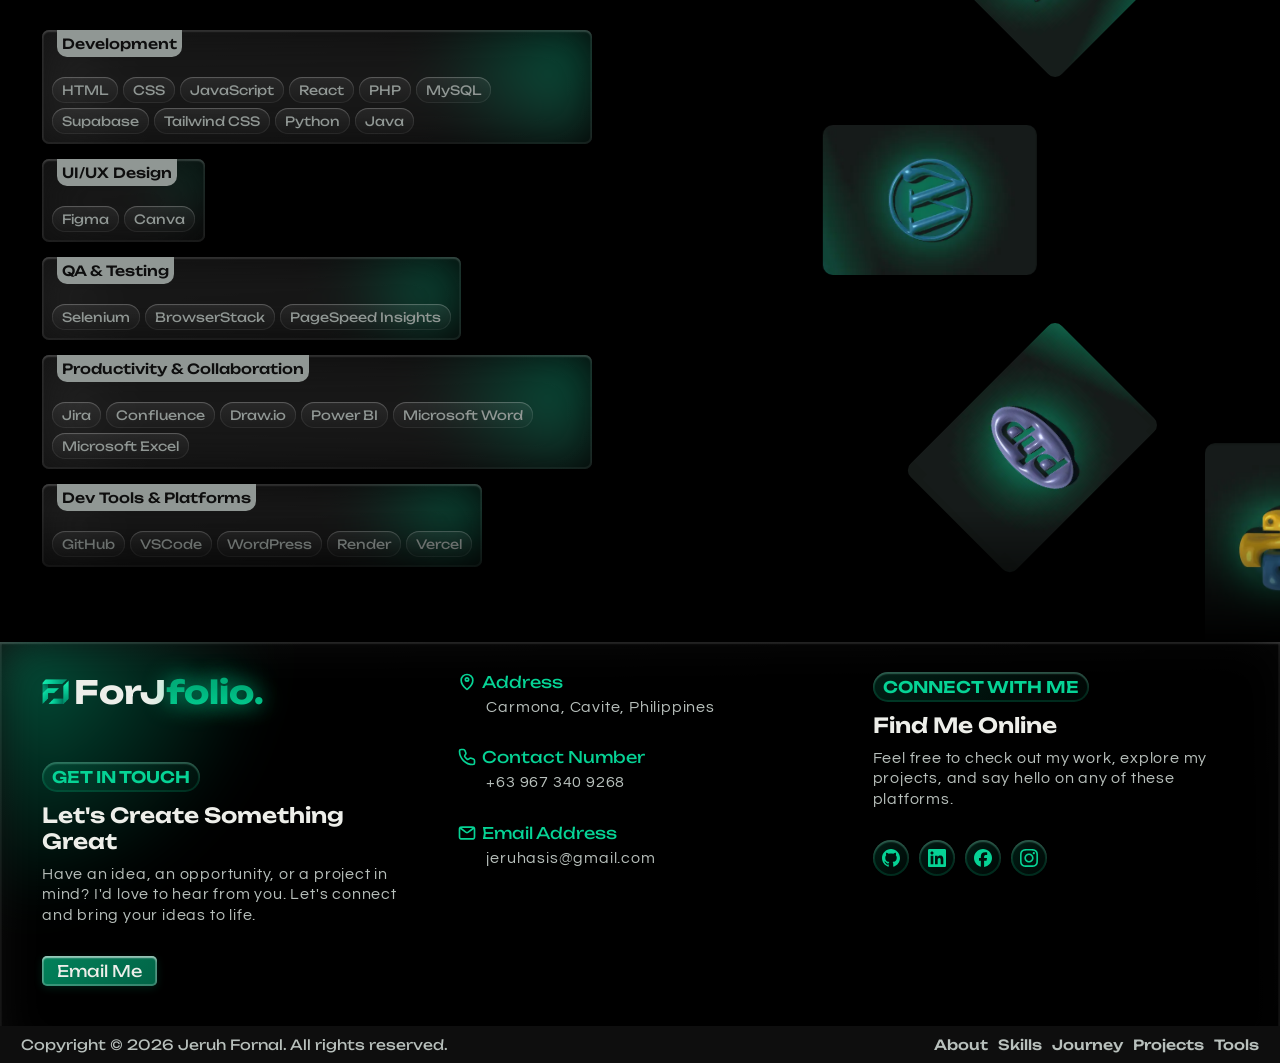
==== commit cacd36f1: "make qa description shorter" ====
--- a/index.html
+++ b/index.html
@@ -424,7 +424,7 @@
                                 <h3>QA Testing</h3>
                             </div>                            
                             <p class ="expertise-description">I test websites and systems to verify that their features function as intended and that the interface remains consistent. I identify bugs, errors, and other issues that may affect the user experience, and I evaluate performance to ensure pages load quickly and smoothly.</p>
-                            <p class ="expertise-description">I developed this skill through hands-on practice. In a laboratory activity introducing test automation, I used Selenium to test the PUPSIS website, and I conducted manual QA on a practice website containing intentional bugs, identifying the issues it contained. I applied this to my own projects, where I tested and debugged the San Pedro Animal Shelter system, assisted in testing FitCheck with the client using documented test cases, and coordinated bug testing between QA and the developer on Nexus until all 11 reported issues were resolved. I also used PageSpeed Insights to optimize my portfolio, achieving <a href="https://pagespeed.web.dev/analysis/https-jeruhfornal-vercel-app/q8goj5v9yw?form_factor=mobile" class="icon-arrow">97% mobile</a> and <a href="https://pagespeed.web.dev/analysis/https-jeruhfornal-vercel-app/q8goj5v9yw?form_factor=desktop" class="icon-arrow">99% desktop</a> performance scores, along with 100% in Best Practices and SEO.</p>
+                            <p class="expertise-description">I developed this skill through lab activities, using Selenium to automate tests on the PUPSIS website and manually testing a practice website with intentional bugs. I applied it to my own projects, including San Pedro Animal Shelter, FitCheck, and Nexus, and used PageSpeed Insights to reach <a href="https://pagespeed.web.dev/analysis/https-jeruhfornal-vercel-app/q8goj5v9yw?form_factor=mobile" class="icon-arrow">97% mobile</a> and <a href="https://pagespeed.web.dev/analysis/https-jeruhfornal-vercel-app/q8goj5v9yw?form_factor=desktop" class="icon-arrow">99% desktop</a> performance scores on my portfolio.</p>
                             <ul class = "lower-text">
                                 <li>Functional Testing</li>
                                 <li>UI Testing</li>
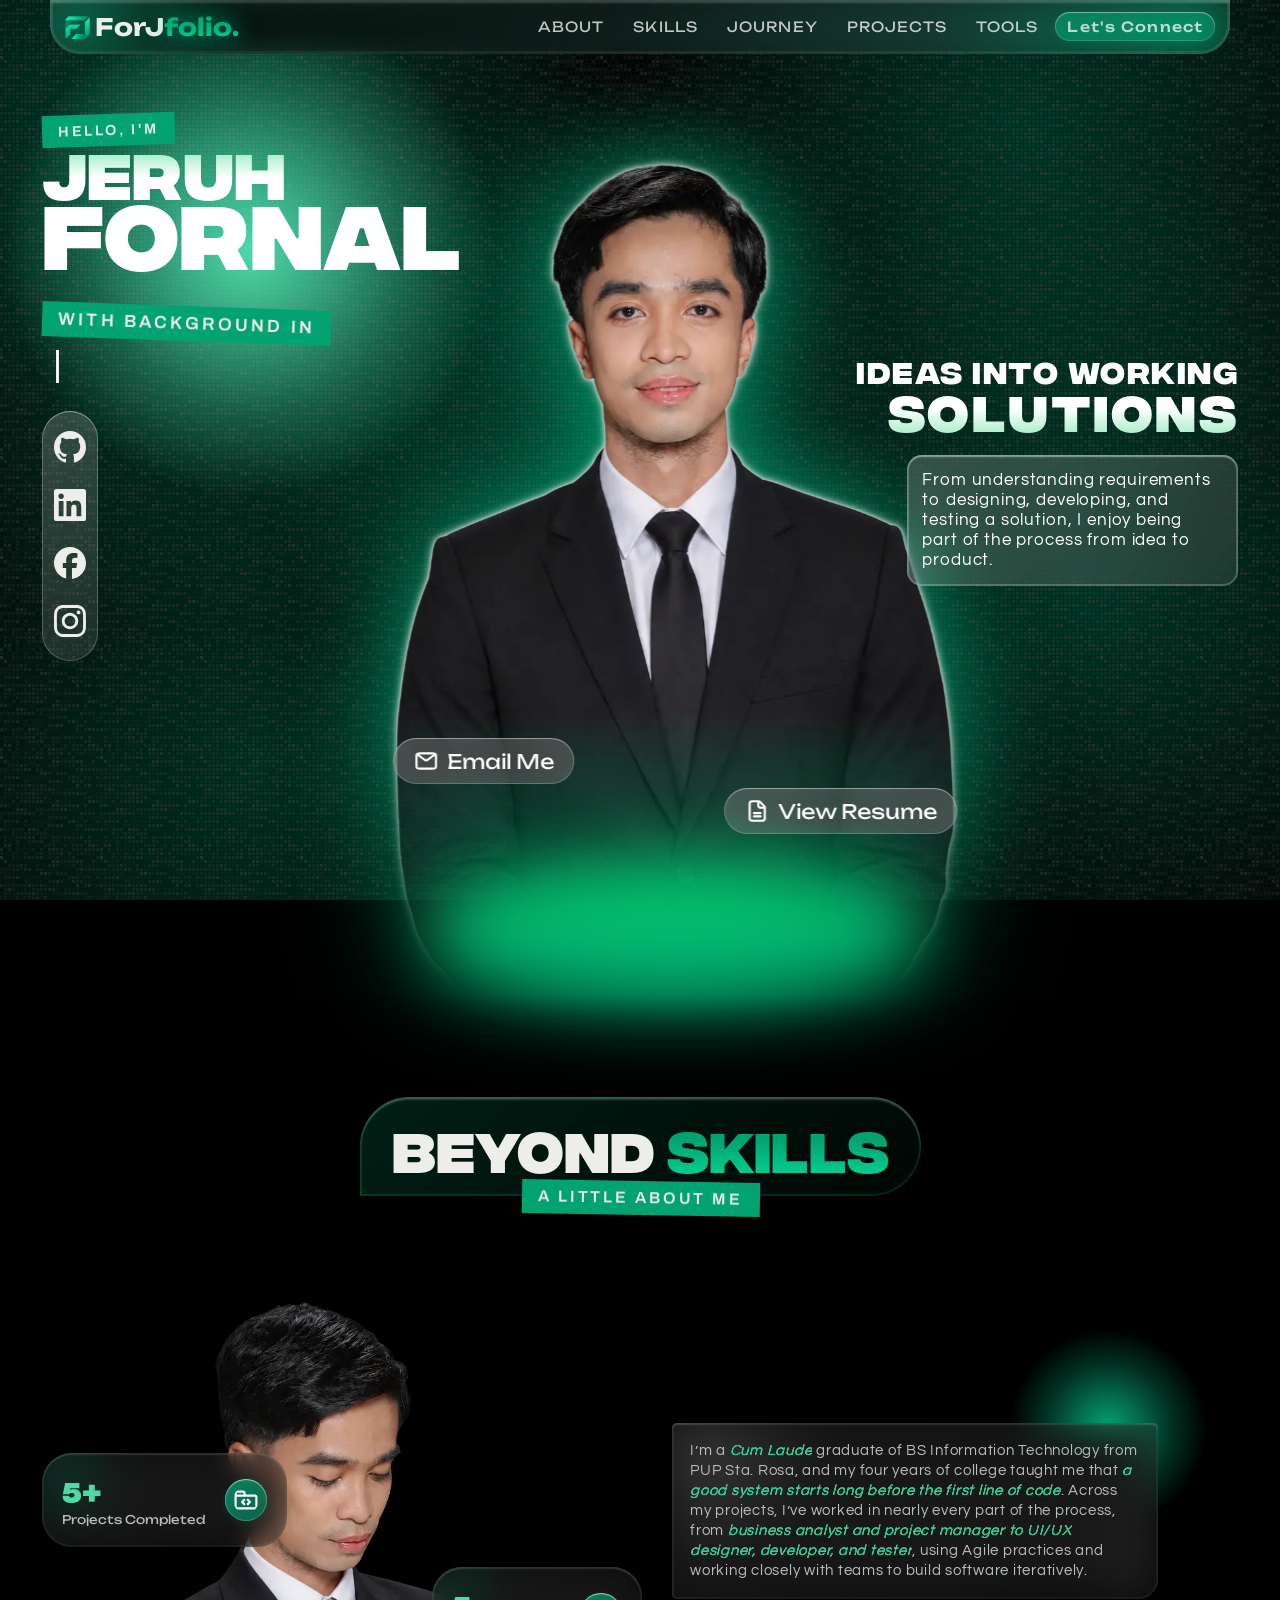
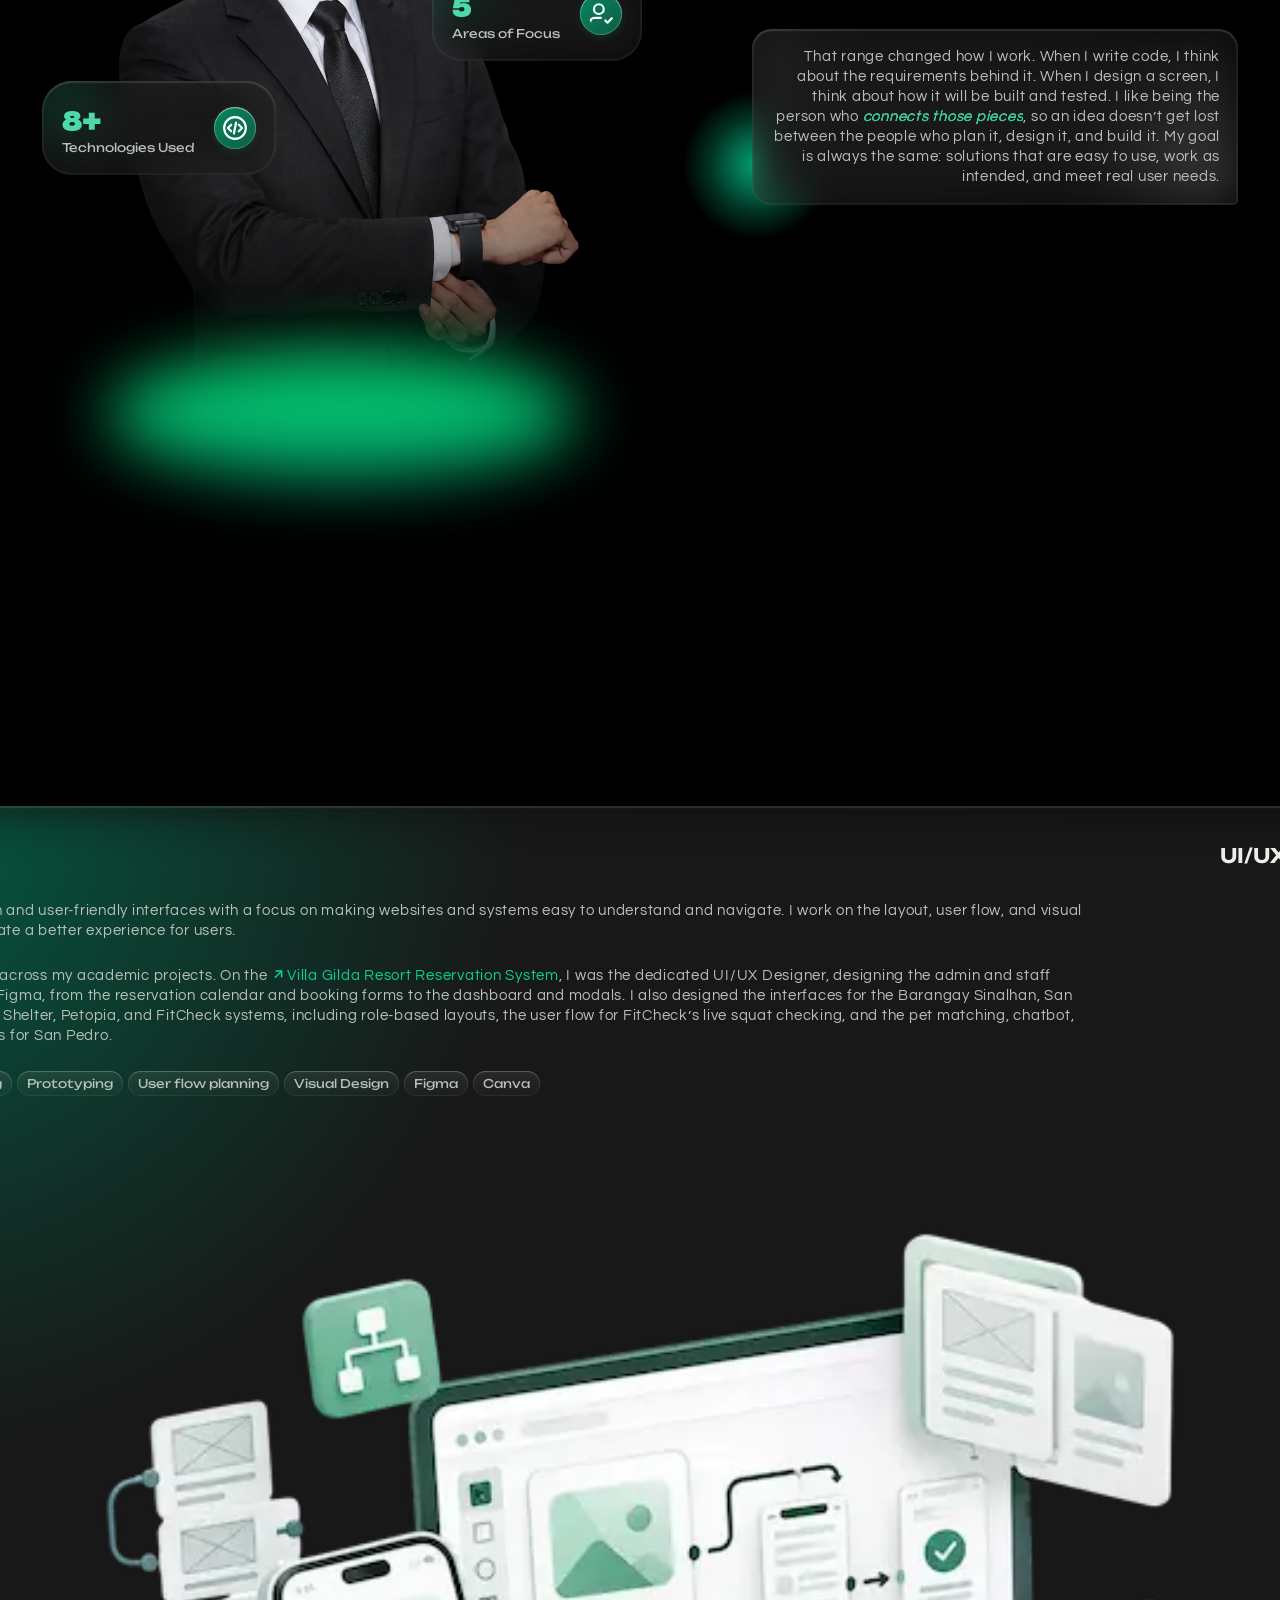
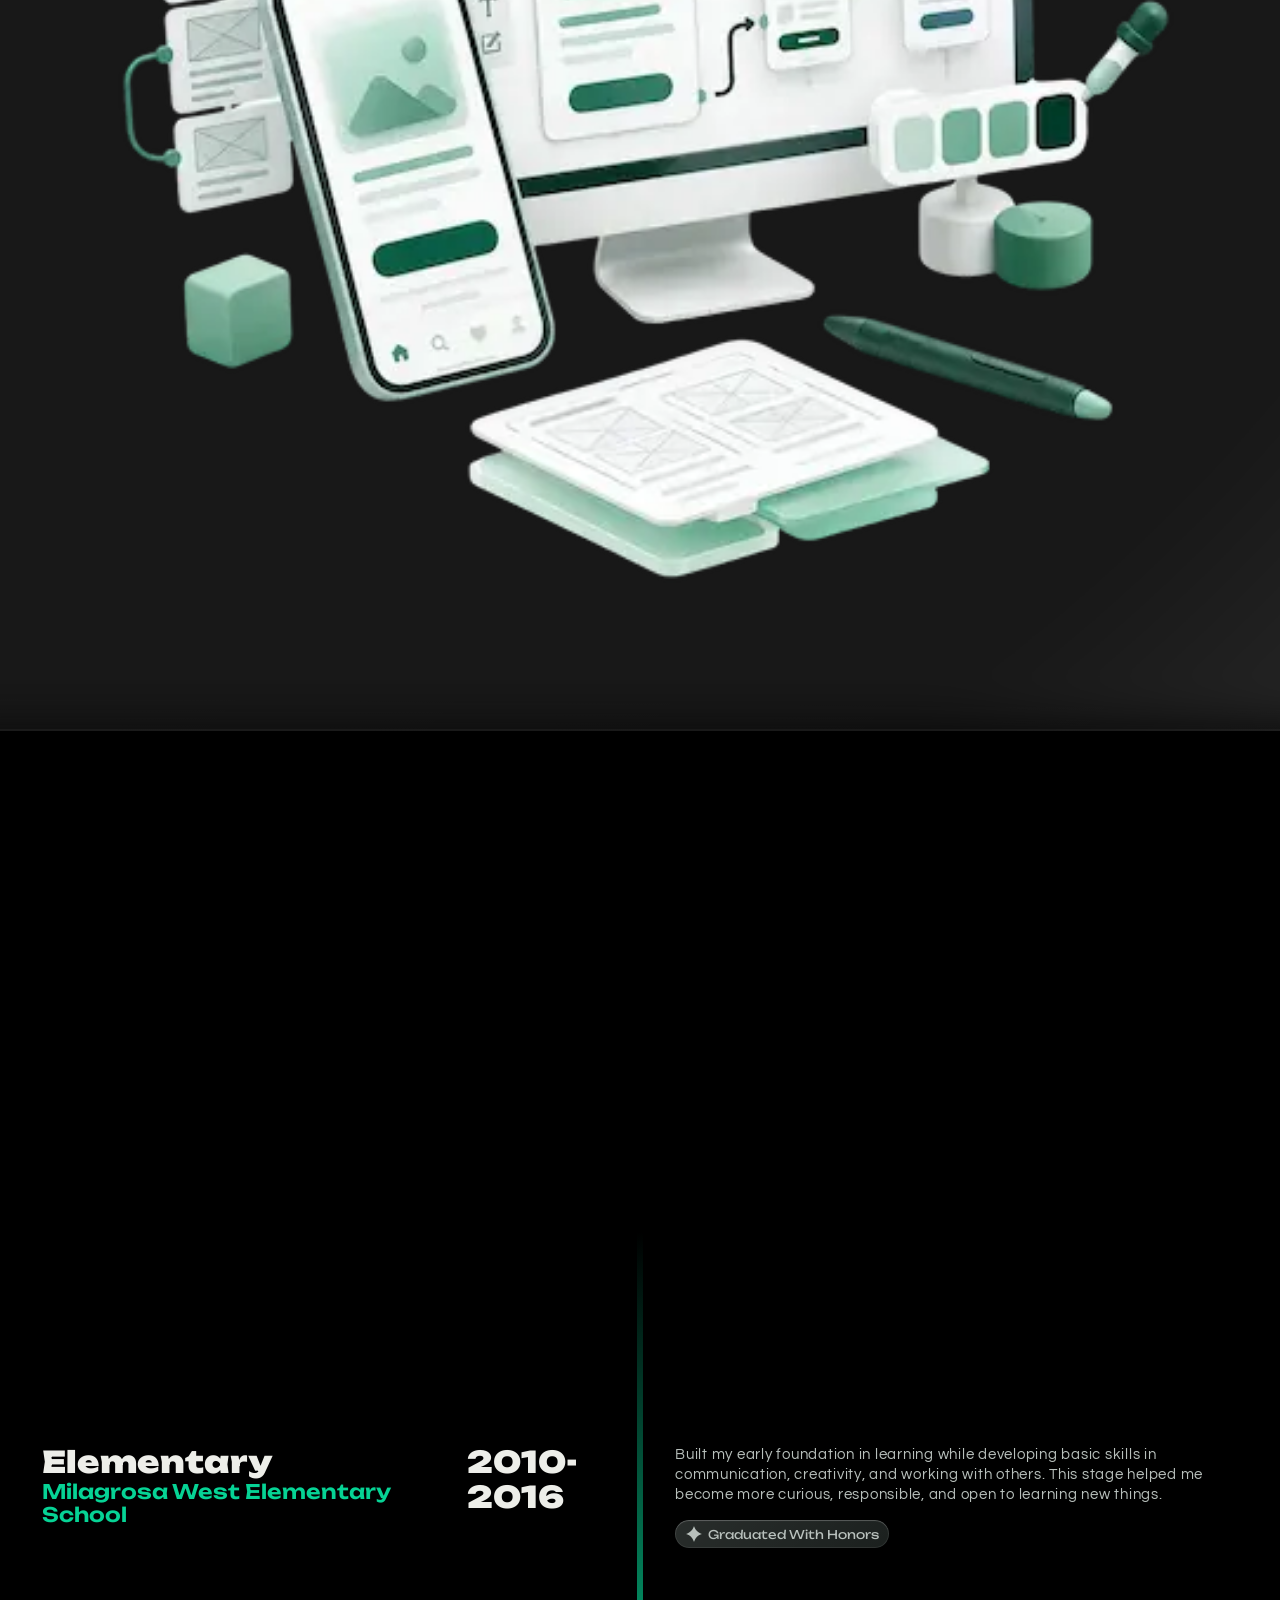
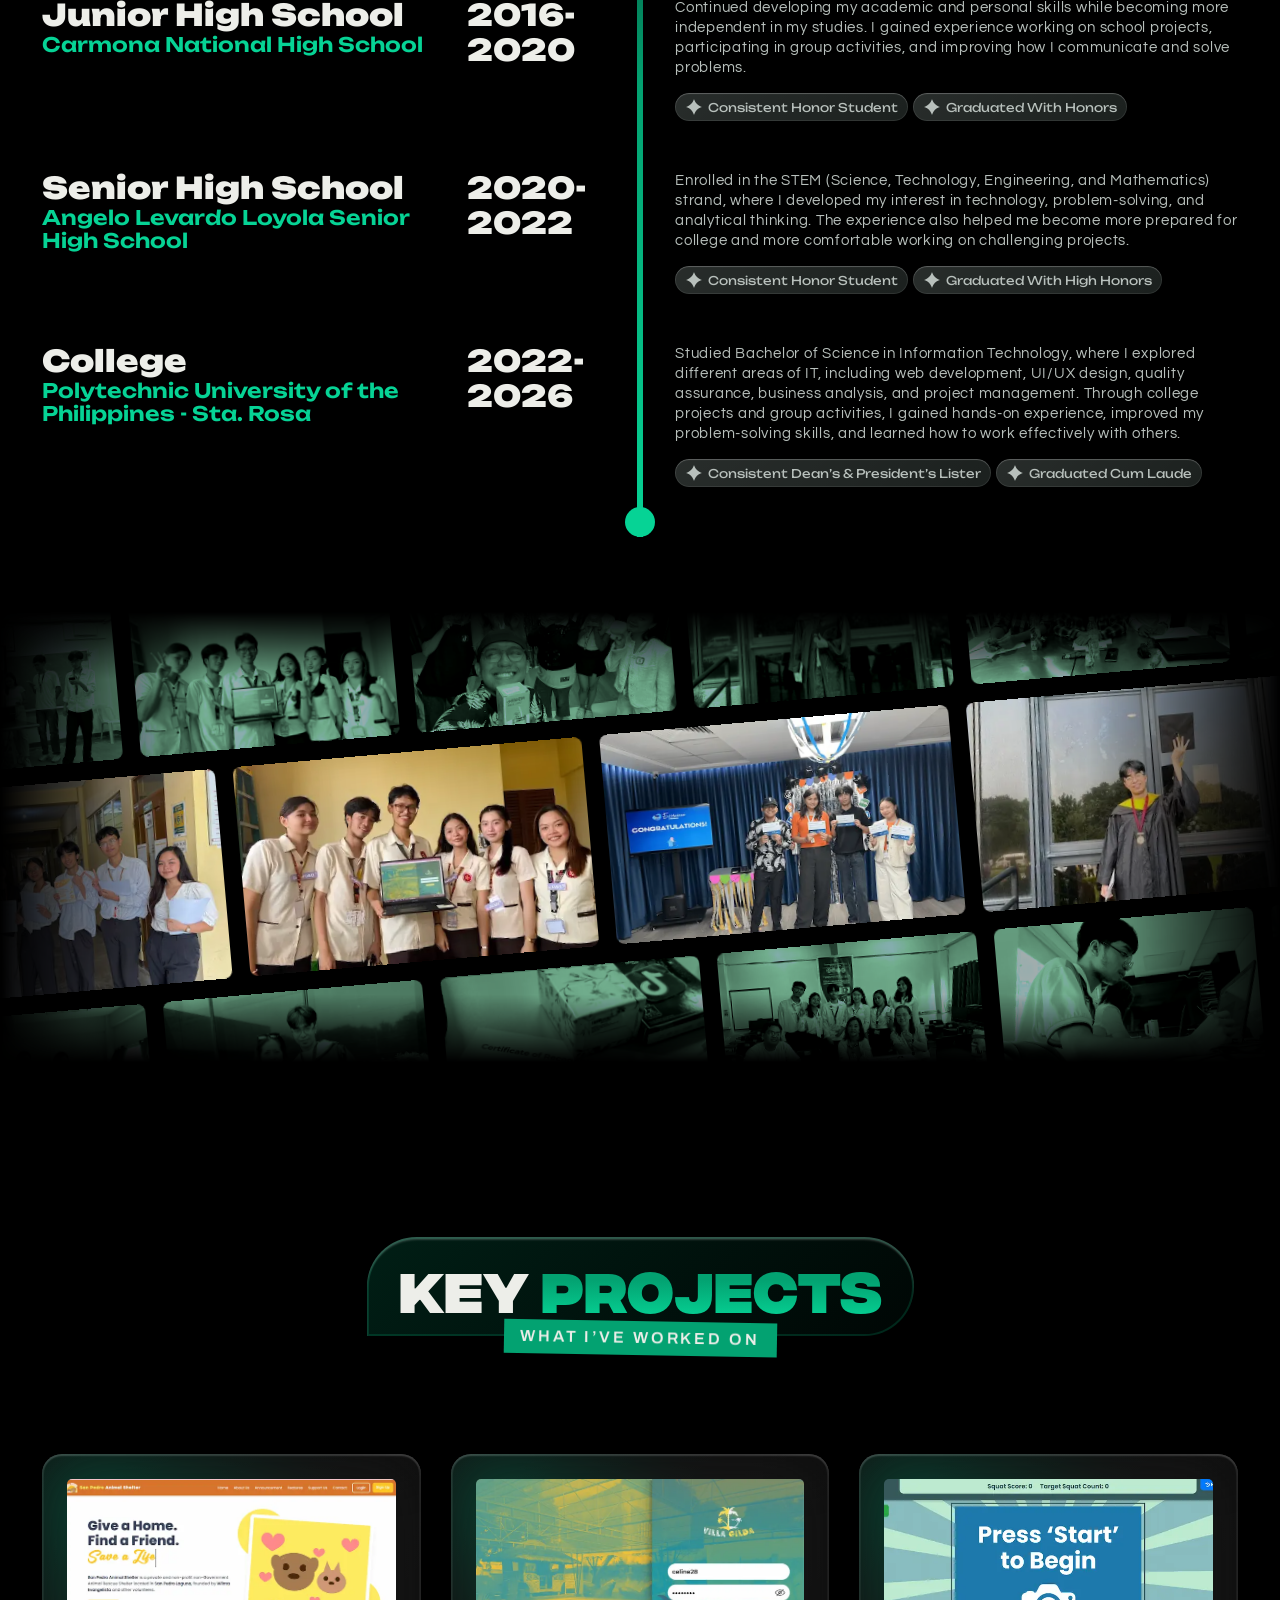
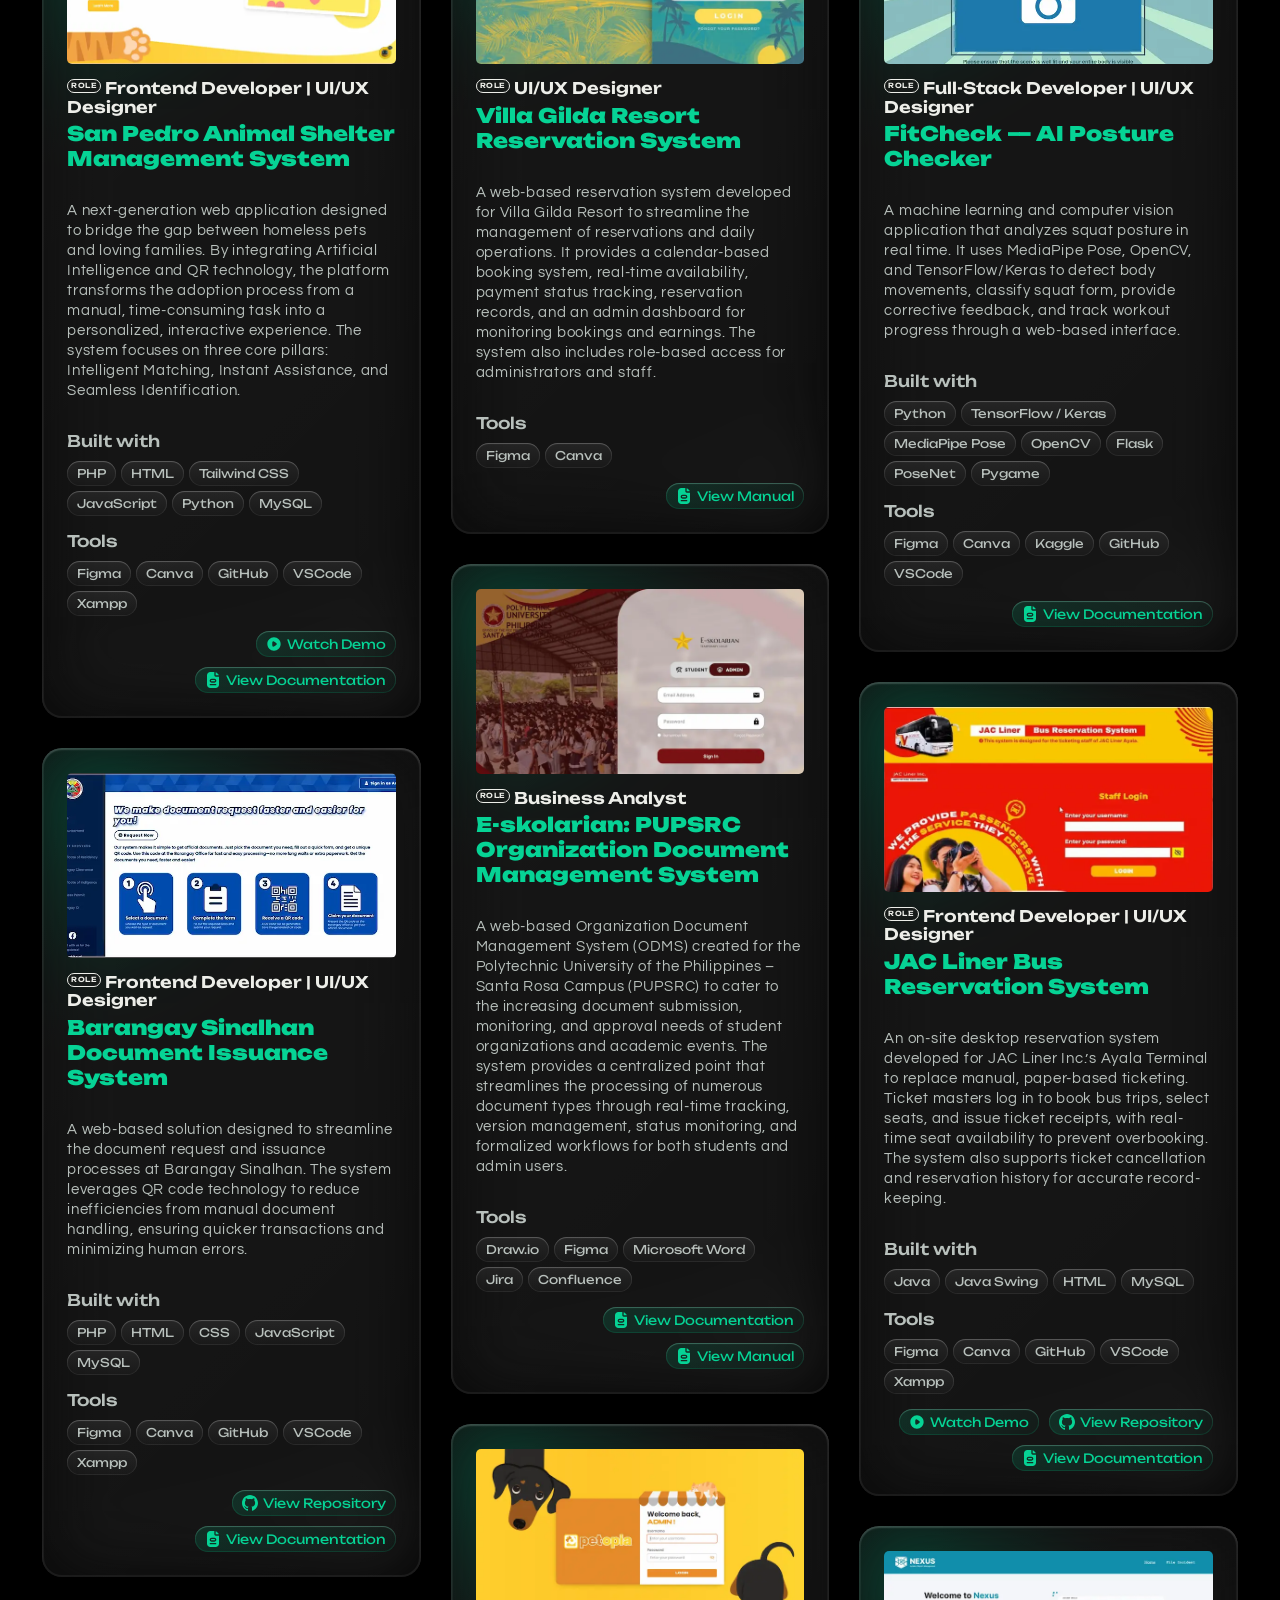
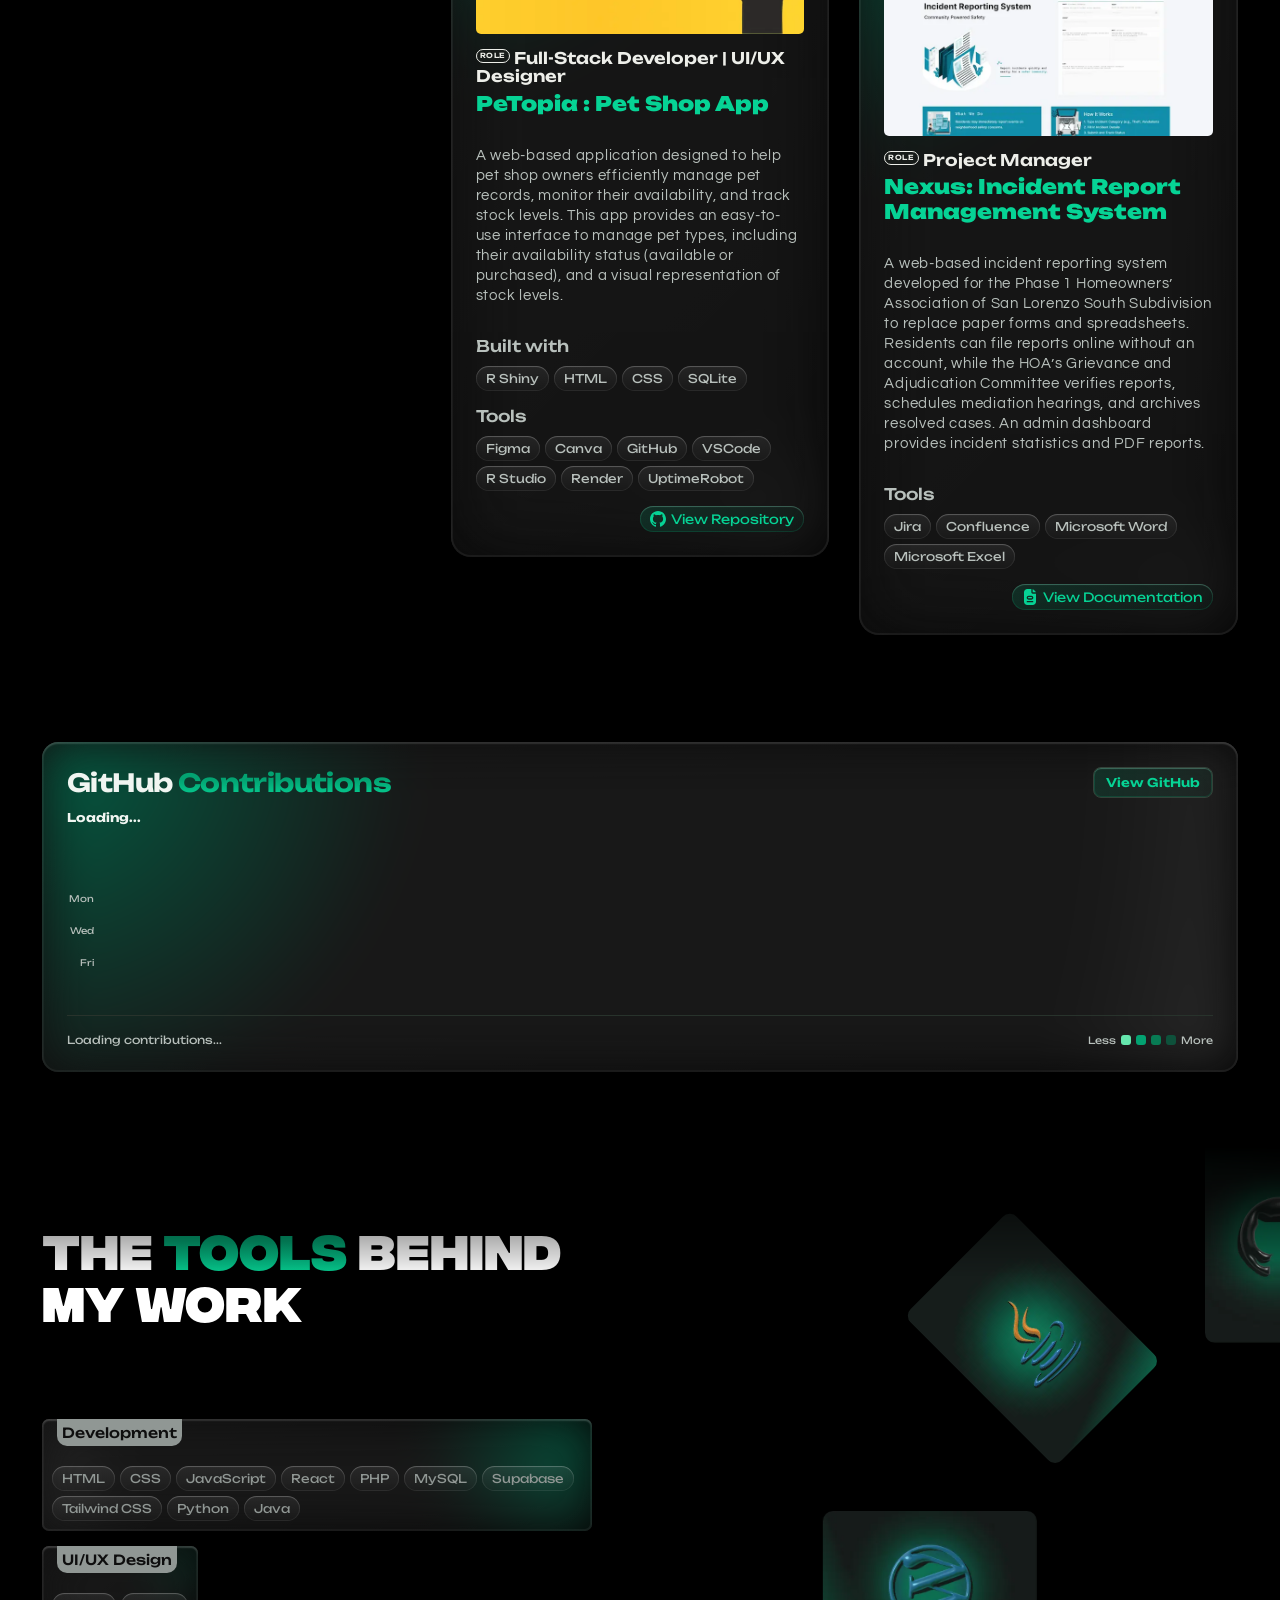
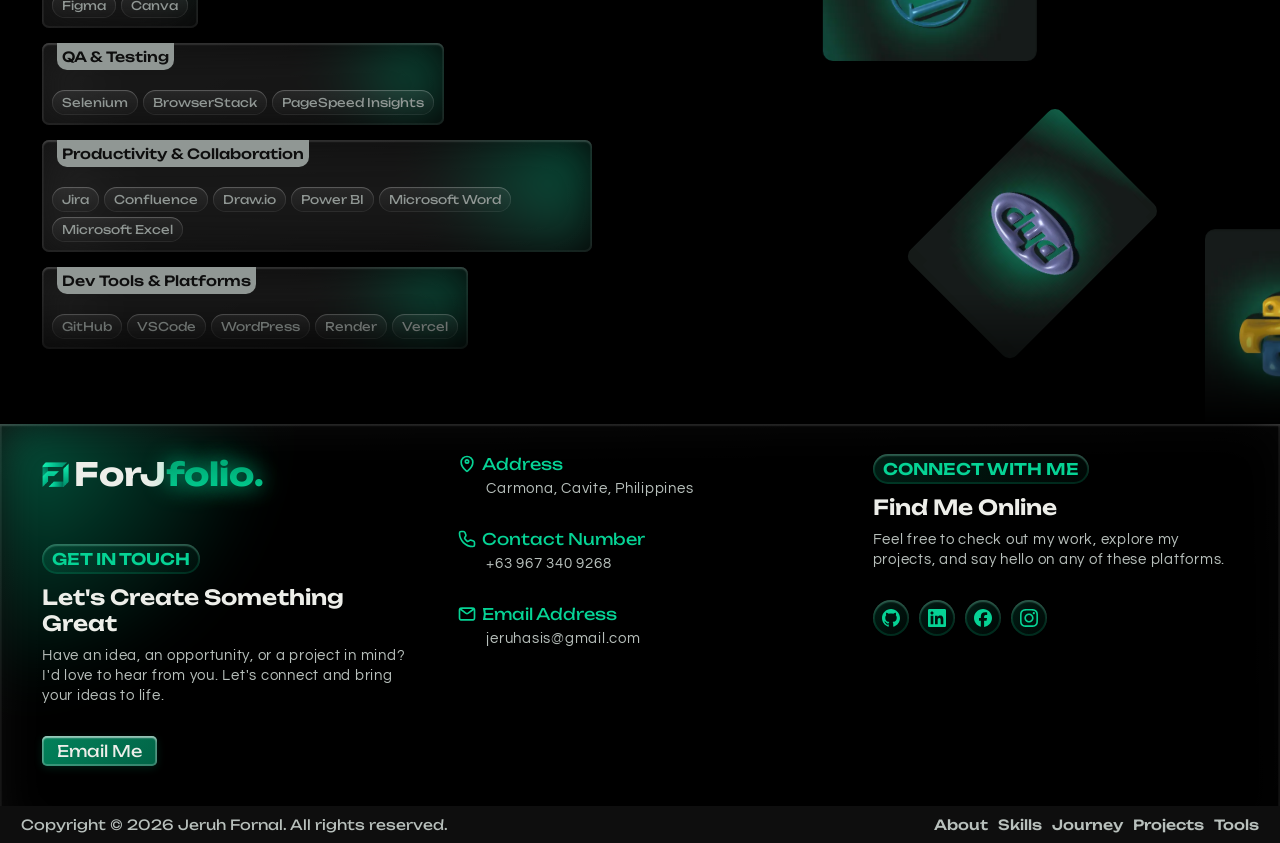
==== commit 9835d6d8: "revision on about section" ====
--- a/index.html
+++ b/index.html
@@ -315,7 +315,7 @@
                                     <div class = "card2 reveal-right-card">
                                         <div class="left-card"> 
                                             <span class="number">5</span>
-                                            <span class="label">Areas of Expertise</span>
+                                            <span class="label">Areas of Focus</span>
                                         </div>
                                         <svg class="card-icon" viewBox="0 0 24 24" fill="none" xmlns="http://www.w3.org/2000/svg">
                                         <path d="M12 15.5H7.5C6.10444 15.5 5.40665 15.5 4.83886 15.6722C3.56045 16.06 2.56004 17.0605 2.17224 18.3389C2 18.9067 2 19.6044 2 21M16 18L18 20L22 16M14.5 7.5C14.5 9.98528 12.4853 12 10 12C7.51472 12 5.5 9.98528 5.5 7.5C5.5 5.01472 7.51472 3 10 3C12.4853 3 14.5 5.01472 14.5 7.5Z" stroke="white" stroke-width="2" stroke-linecap="round" stroke-linejoin="round"/>
@@ -362,11 +362,11 @@
                         <div class="right-about-content">
                             <div class="first-paragraph reveal-right">
                                 <div class="design"></div>
-                                <p class="firstp">I’m a <span class="highlight highlight-1">BS Information Technology</span> graduate from <span class="highlight highlight-2"> PUP Sta. Rosa</span> with experience in UI/UX design, web development, quality assurance, business analysis, and project management.</p>
+                                <p class="firstp">I’m a <span class="highlight highlight-1">Cum Laude</span> graduate of BS Information Technology from PUP Sta. Rosa, and my four years of college taught me that <span class="highlight highlight-2">a good system starts long before the first line of code</span>. Across my projects, I’ve worked in nearly every part of the process, from <span class="highlight highlight-3">business analyst and project manager to UI/UX designer, developer, and tester</span>, using Agile practices and working closely with teams to build software iteratively.</p>
                             </div>
                             <div class="second-paragraph reveal-left">
                                 <div class="design2"></div>
-                                <p class="secondp">I enjoy <span class="highlight highlight-3">designing and building digital solutions</span>, but I also like being involved in the other parts of a project. Whether it’s understanding what users need, creating an interface, developing a website, or testing a solution, I like seeing an idea come together from start to finish.</p>
+                                <p class="secondp">That range changed how I work. When I write code, I think about the requirements behind it. When I design a screen, I think about how it will be built and tested. I like being the person who <span class="highlight highlight-4">connects those pieces</span>, so an idea doesn’t get lost between the people who plan it, design it, and build it. My goal is always the same: solutions that are easy to use, work as intended, and meet real user needs.</p>
                             </div>
                         </div>
                     </div>
--- a/style.css
+++ b/style.css
@@ -23,7 +23,7 @@
     --gallery-counter-font-size: 14px;
     --section-x-margin: 84px;
     --section-y-margin: 75px;
-    --body-font: 16px;
+    --body-font: 15px;
     --unbounded-body-font: 16px;
     --body-letter-spacing: 0.05em;
 }
@@ -499,7 +499,7 @@
     font-size: calc(var(--body-font) + 2px);
     padding: 0.9em;
     letter-spacing: var(--body-letter-spacing);
-    line-height: 1.3rem;
+    line-height: 1.25rem;
     color: #FFFFFF;
     margin: 0 0 0 auto;
     background: linear-gradient(135deg, #ffffff30, #ffffff17);
@@ -1155,10 +1155,10 @@
     font-family: "Questrial", sans-serif;
     font-size: var(--body-font);
     font-weight: normal;
-    padding: 1em;
+    padding: 18px;
     letter-spacing: var(--body-letter-spacing);
     color: #B8C0BC;
-    line-height: 1.3rem;
+    line-height: 1.25rem;
     max-width: 450px;
     position: relative;
     isolation: isolate;
@@ -1263,24 +1263,22 @@
 }
 
 .highlight {
-    position: relative;
-
-    background: linear-gradient(
-        to right,
-        #03A271 0%,
-        #03A271 100%
-    );
-
-    background-size: 0% 100%;
+    font-style: italic;
+    background-image:
+        linear-gradient(to right, #06d395, #06d395),
+        linear-gradient(to right, #EDEEE9, #EDEEE9); /* replace with your paragraph text color */
+    background-size: 0% 100%, 100% 100%;
     background-repeat: no-repeat;
-    background-position: left 85%;
-
-    transition: background-size 2s ease, color 2s ease;
+    background-position: left center;
+    -webkit-background-clip: text;
+            background-clip: text;
+    -webkit-text-fill-color: transparent;
+            color: transparent;
+    transition: background-size 3s ease;
 }
 
 .highlight.show {
-    background-size: 100% 100%;
-    color: #EDEEE9;
+    background-size: 100% 100%, 100% 100%;
 }
 
 /* Different timing */
@@ -1348,7 +1346,7 @@
 
 .lower-text li {
     font-family: "Unbounded", sans-serif;
-    font-size: 0.8rem;
+    font-size: 0.75rem;
     padding: 5px 10px;
     color: #B8C0BC;
     border-radius: 999px;
@@ -1416,7 +1414,7 @@
     width: 80%;
     color: #B8C0BC;
     letter-spacing: var(--body-letter-spacing);
-    line-height: 1.3rem;
+    line-height: 1.25rem;
     margin: 0;
 }
 
@@ -1540,7 +1538,7 @@
     font-weight: normal;
     color: #B8C0BC;
     letter-spacing: var(--body-letter-spacing);
-    line-height: 1.3rem;
+    line-height: 1.25rem;
     margin-top: 0;
 }
 .honors {
@@ -1552,7 +1550,7 @@
 }
 .honors span {
     font-family: "Unbounded", sans-serif;
-    font-size: 0.8rem;
+    font-size: 0.75rem;
     padding: 5px 10px;
     background-color: #181d1b;
     background-image: linear-gradient(
@@ -1788,7 +1786,7 @@
     font-weight: normal;
     color: #B8C0BC;
     letter-spacing: var(--body-letter-spacing);
-    line-height: 1.3rem;    
+    line-height: 1.25rem;    
 }
 
 .project-name {
@@ -1854,7 +1852,7 @@
 
 .tools-stack li {  
     font-family: "Unbounded", sans-serif;
-    font-size: 0.8rem;
+    font-size: 0.75rem;
     padding: 5px 10px;
     color: #B8C0BC;
     border-radius: 999px;
@@ -2286,7 +2284,7 @@
 }
 .tools-list li {
     font-family: "Unbounded", sans-serif;
-    font-size: 0.8rem;
+    font-size: 0.75rem;
     padding: 5px 10px;
    
     color: #909794;
@@ -2410,7 +2408,7 @@
     font-weight: normal;
     letter-spacing: var(--body-letter-spacing);
     color: #B8C0BC;
-    line-height: 1.3rem;
+    line-height: 1.25rem;
     font-family: "Questrial", sans-serif;
     margin: 0;
 }
@@ -2468,7 +2466,7 @@
     font-weight: normal;
     letter-spacing: var(--body-letter-spacing);
     color: #B8C0BC;
-    line-height: 1.3rem;
+    line-height: 1.25rem;
     font-family: "Questrial", sans-serif;
     margin: 0 0 0 29px;
 }
@@ -3392,7 +3390,7 @@
     font-family: "Questrial", sans-serif;
     font-size: var(--body-font);
     letter-spacing: var(--body-letter-spacing);
-    line-height: 1.3rem;
+    line-height: 1.25rem;
     color: #EDEEE9;
 }
 
@@ -3526,7 +3524,7 @@
     font-weight: normal;
     font-family: "Questrial", sans-serif;
     letter-spacing: var(--body-letter-spacing);
-    line-height: 1.3rem;
+    line-height: 1.25rem;
 }
 
 .features-list {
@@ -3565,7 +3563,7 @@
     font-size: var(--body-font);
     font-family: "Questrial", sans-serif;
     letter-spacing: var(--body-letter-spacing);
-    line-height: 1.3rem;
+    line-height: 1.25rem;
     color: #B8C0BC;
     margin: 0;
 }
@@ -4255,7 +4253,7 @@
     width: 16px;
 }
 .right-about-content .firstp, .right-about-content .secondp {
-    padding: 0.7em;
+    padding: 16px;
 }
 .long-desc {
     border-radius: 15px;
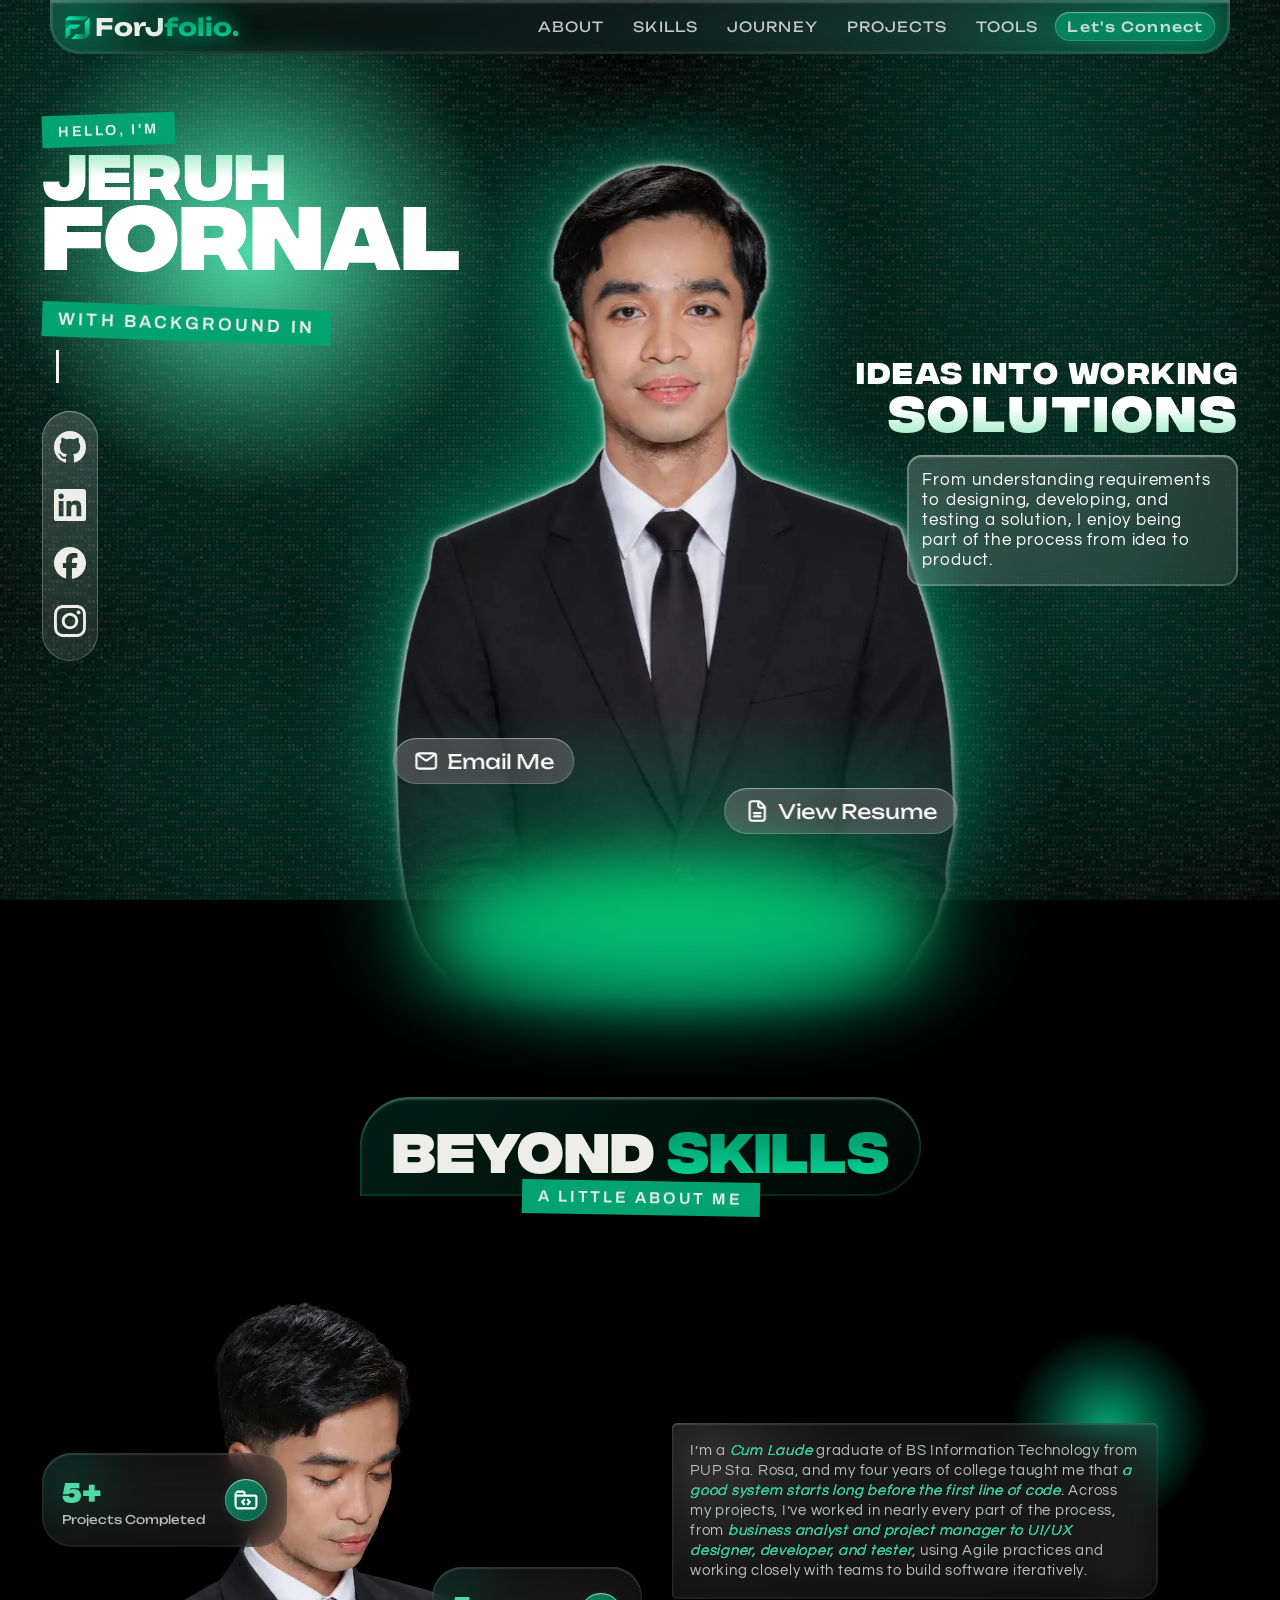
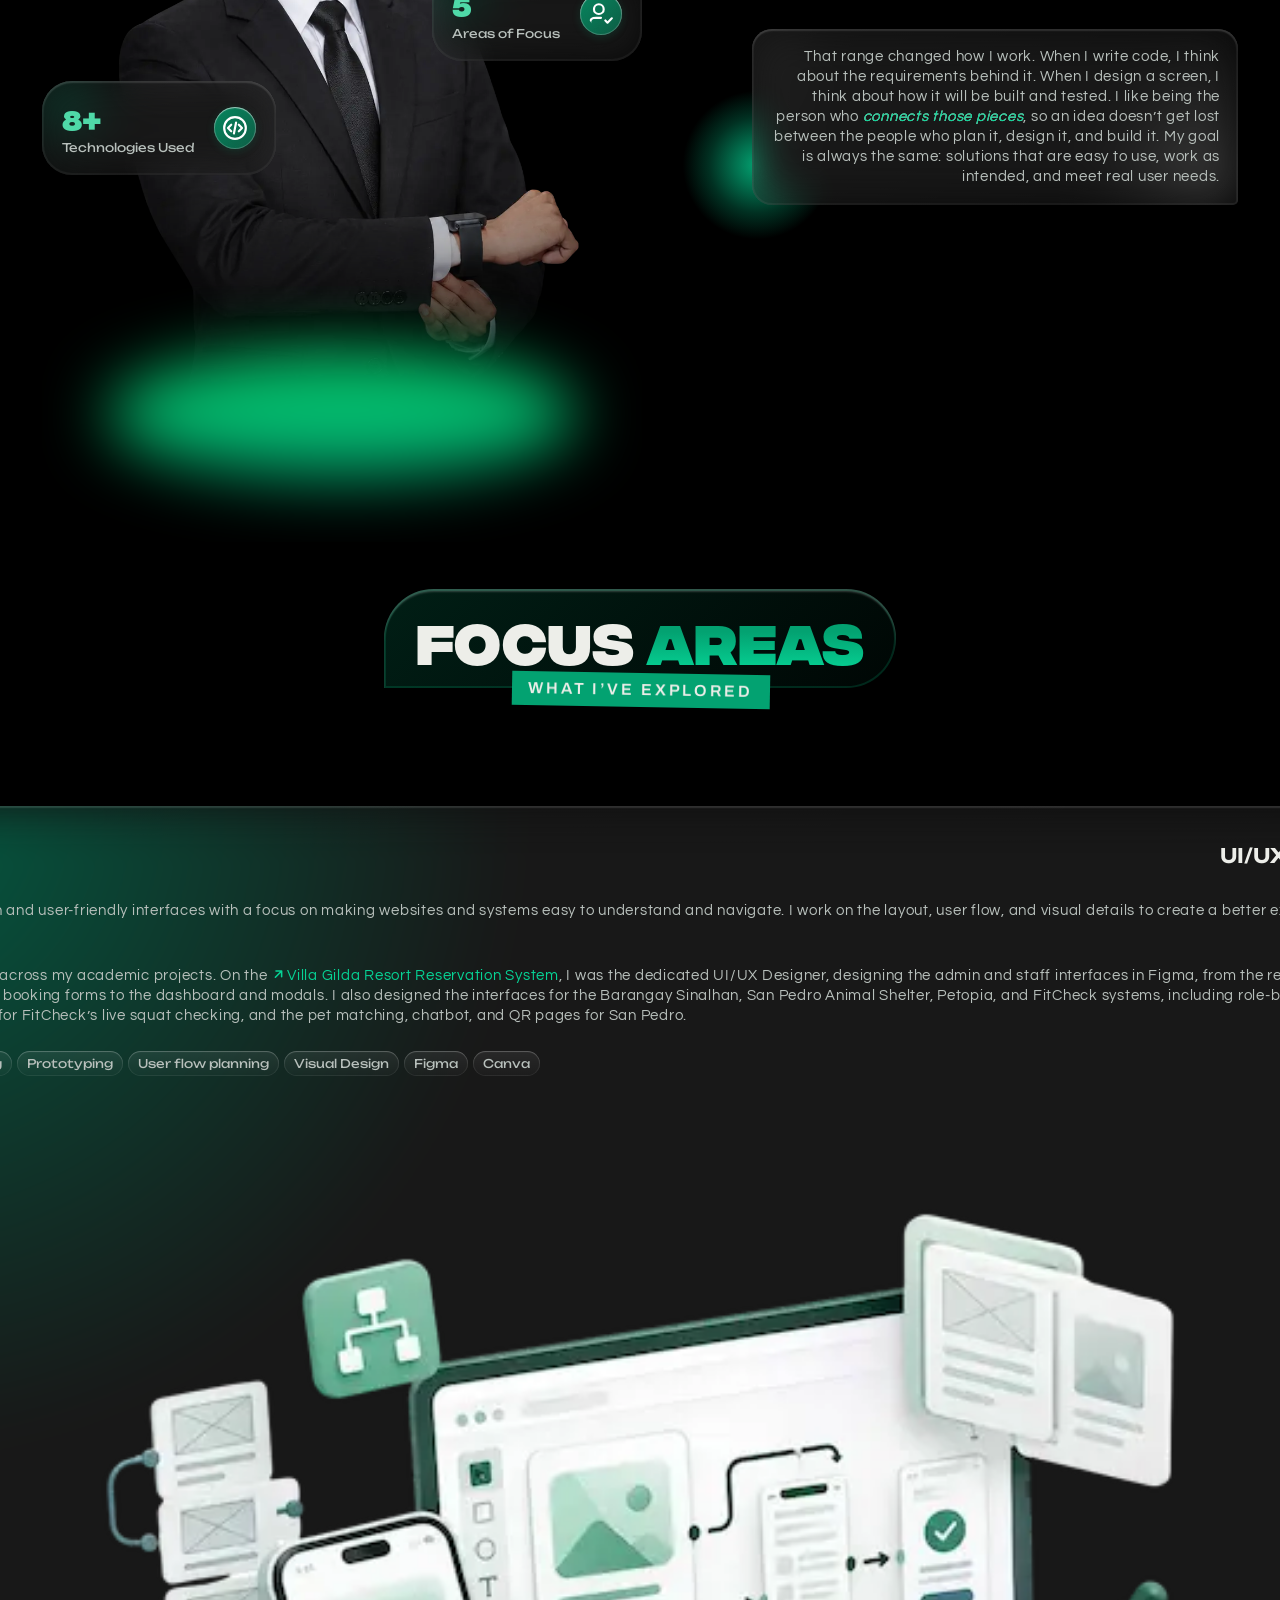
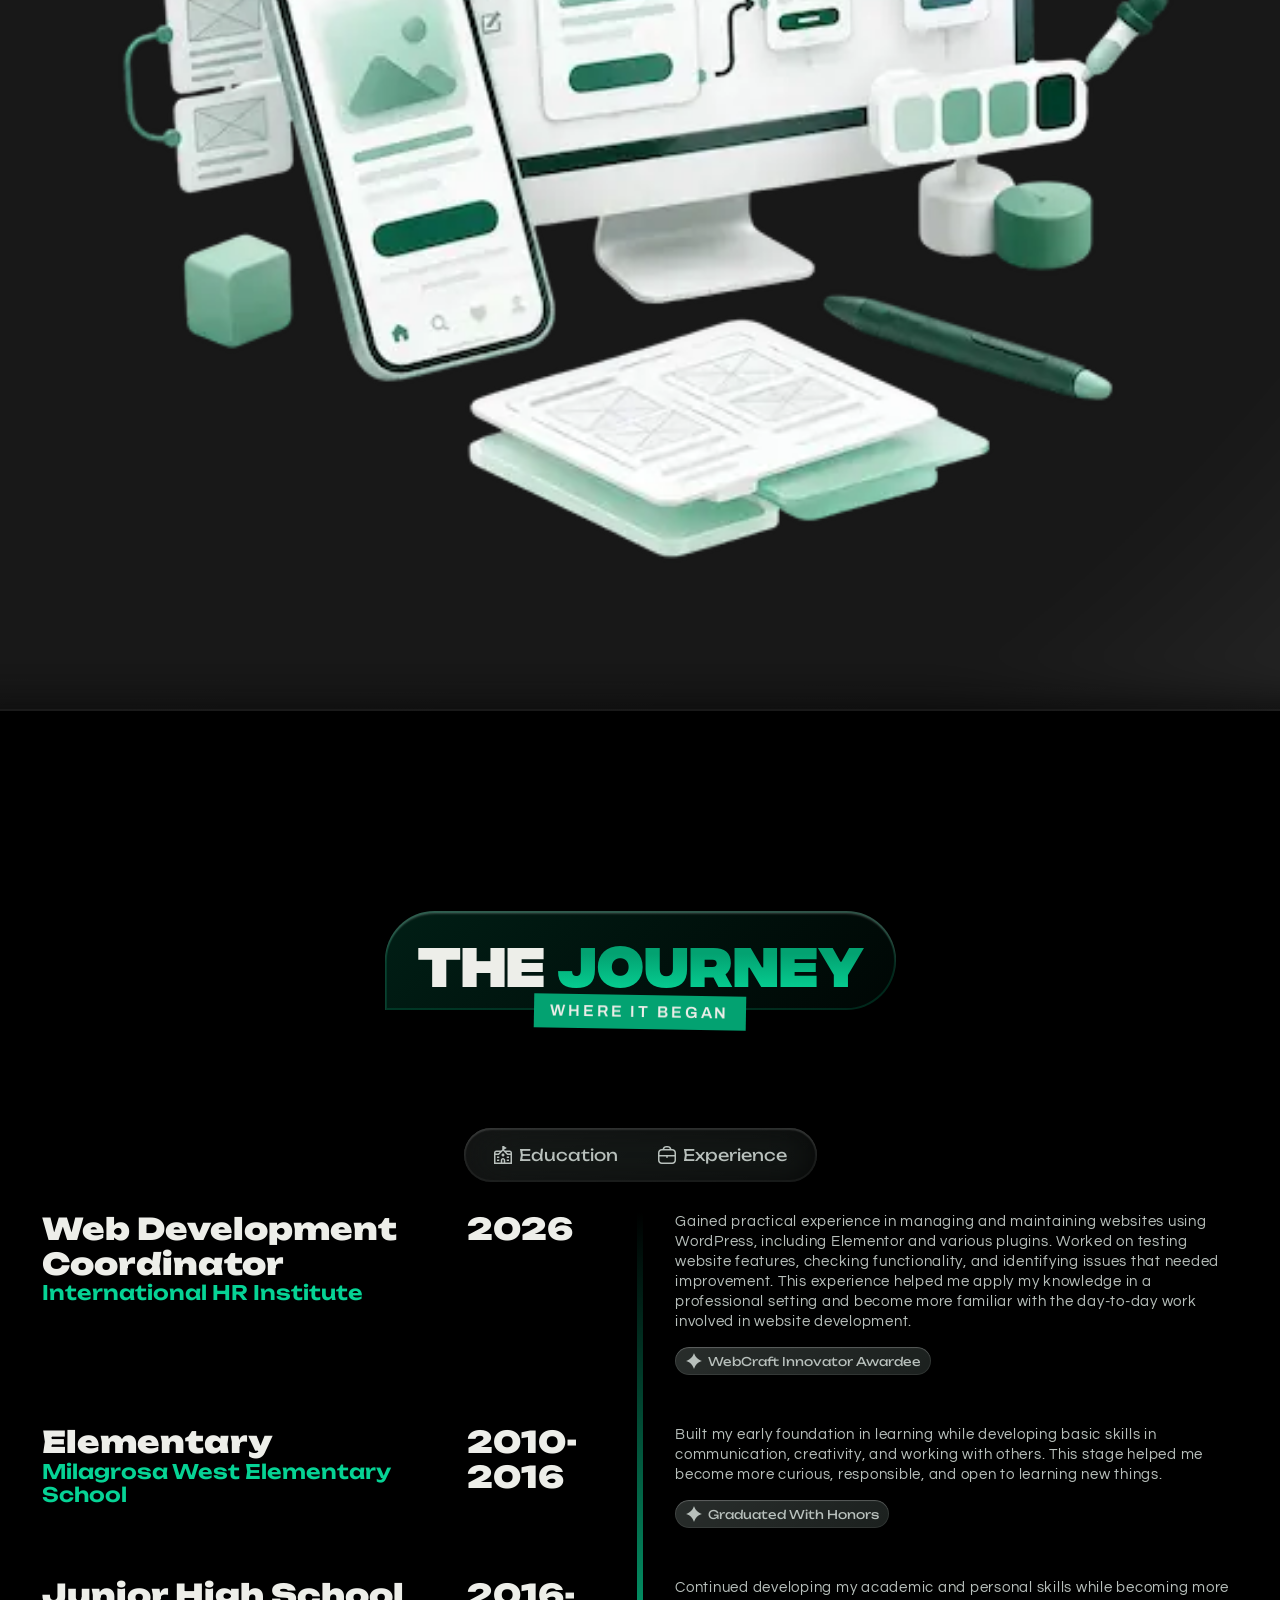
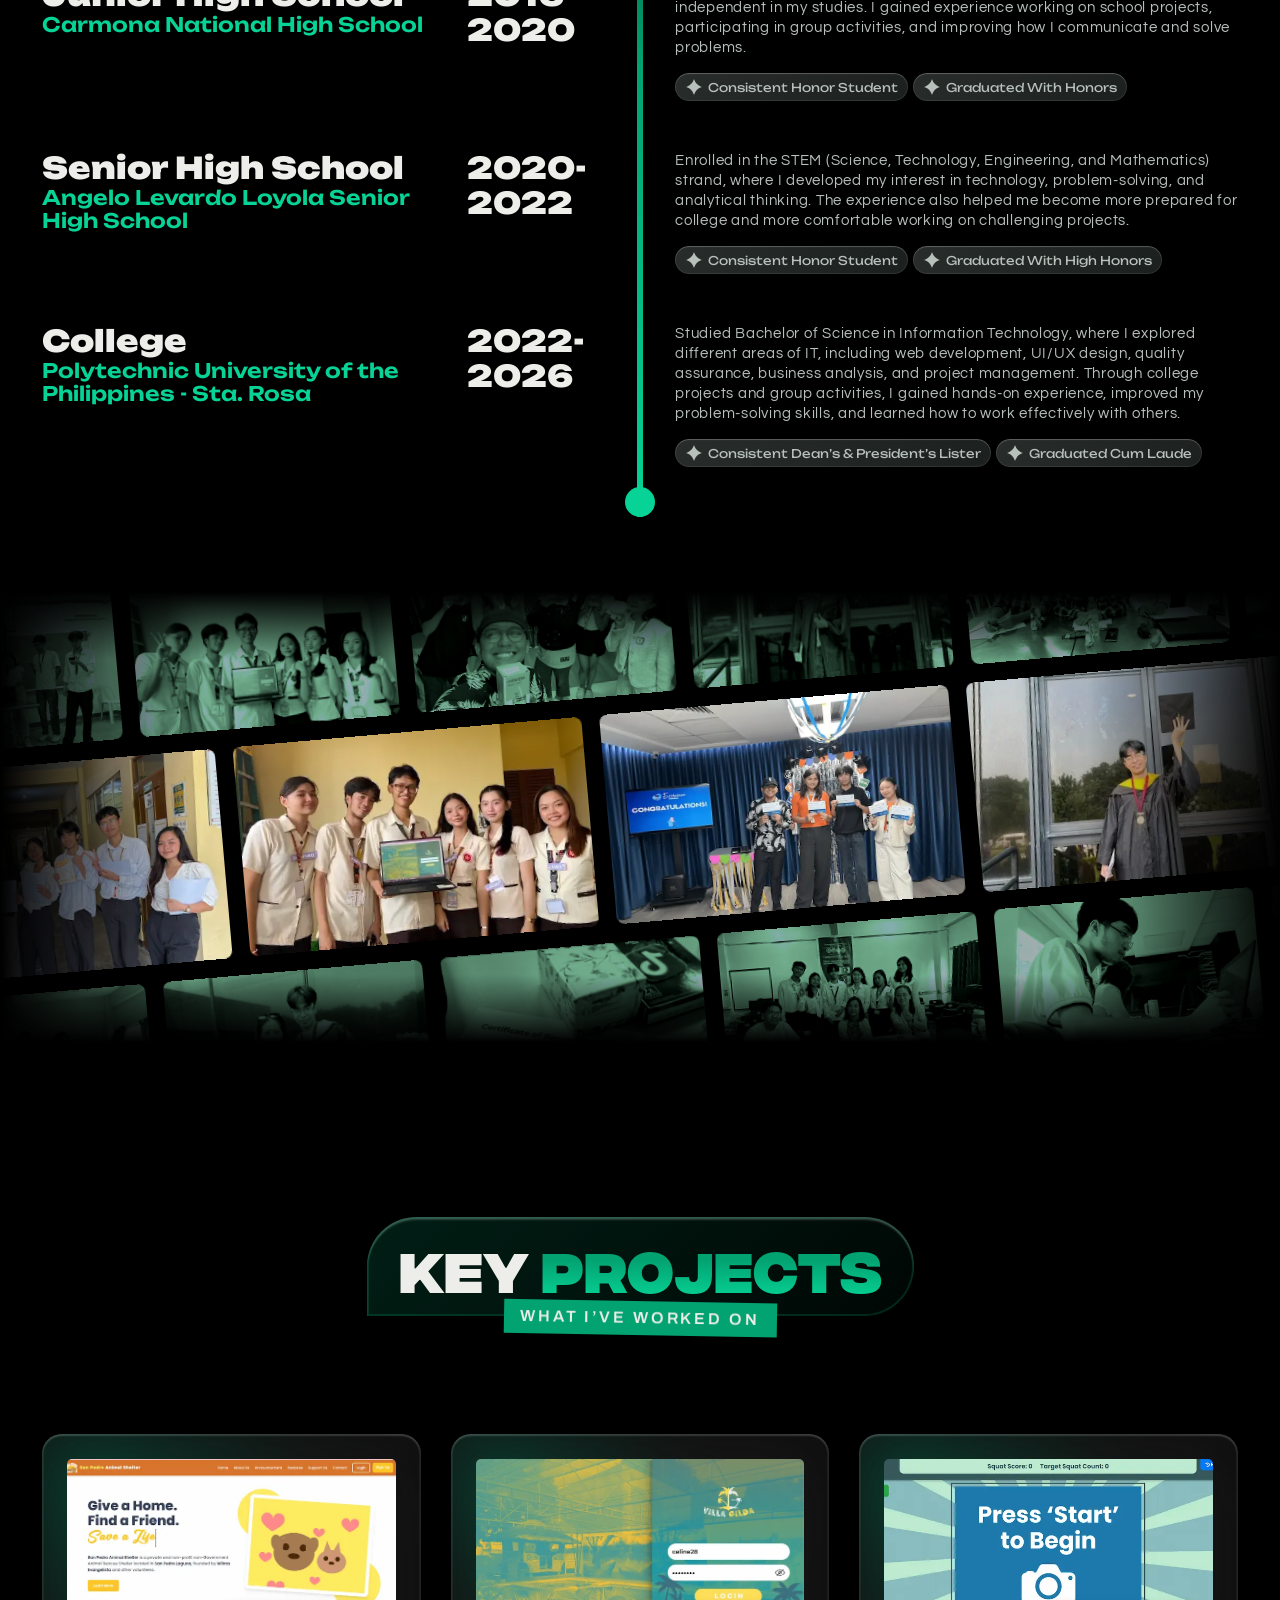
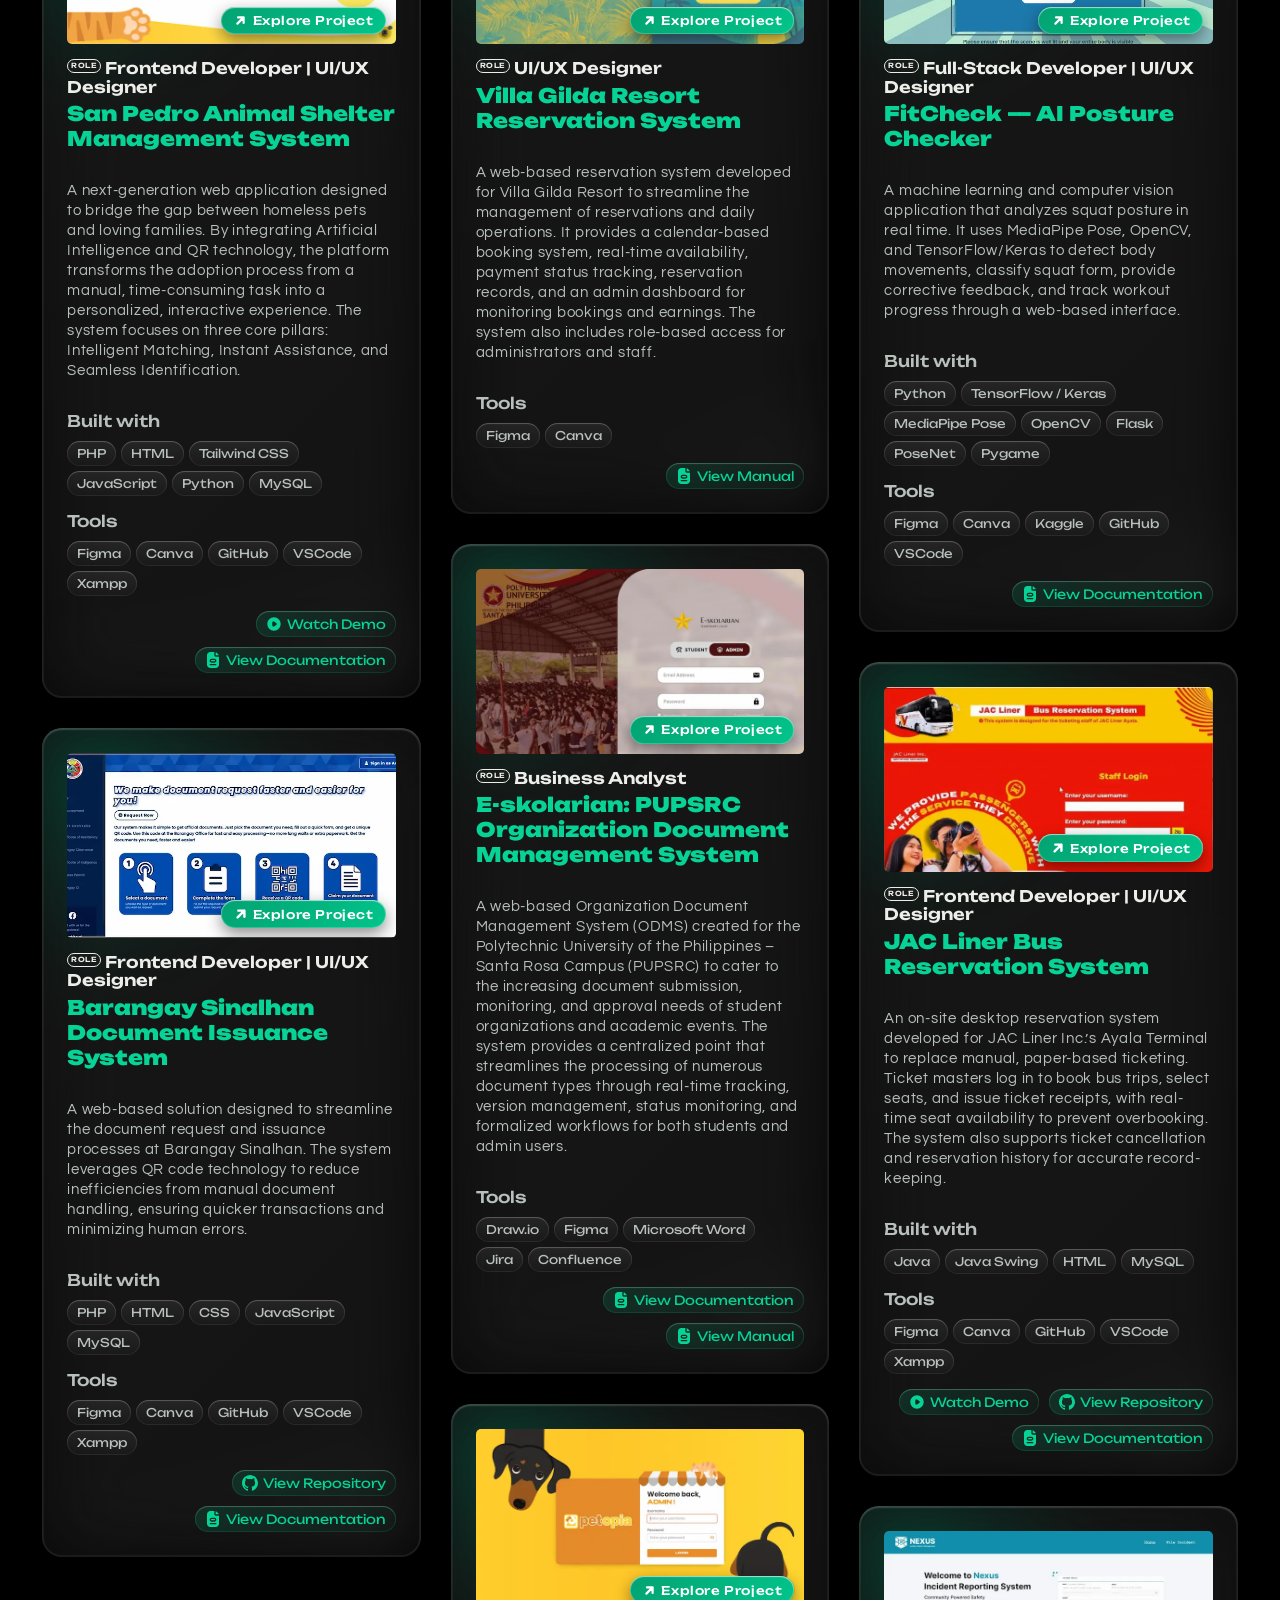
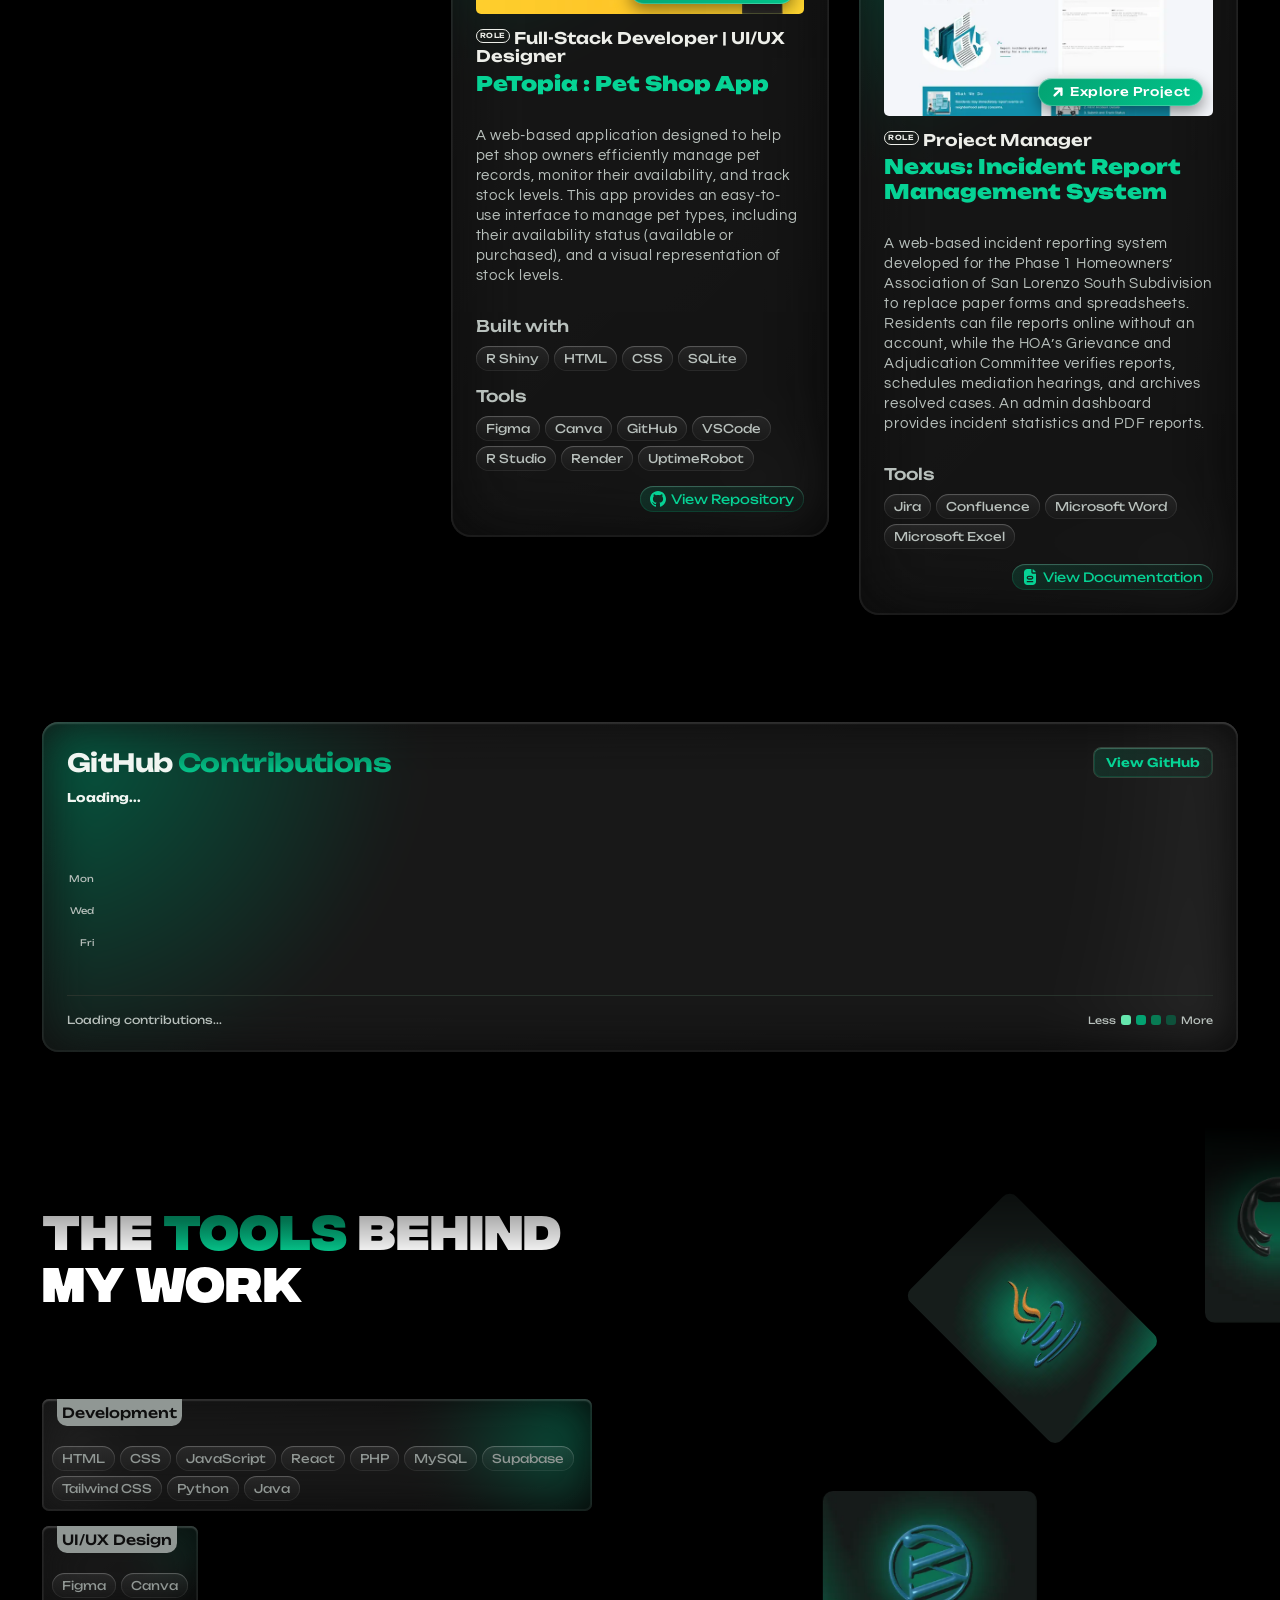
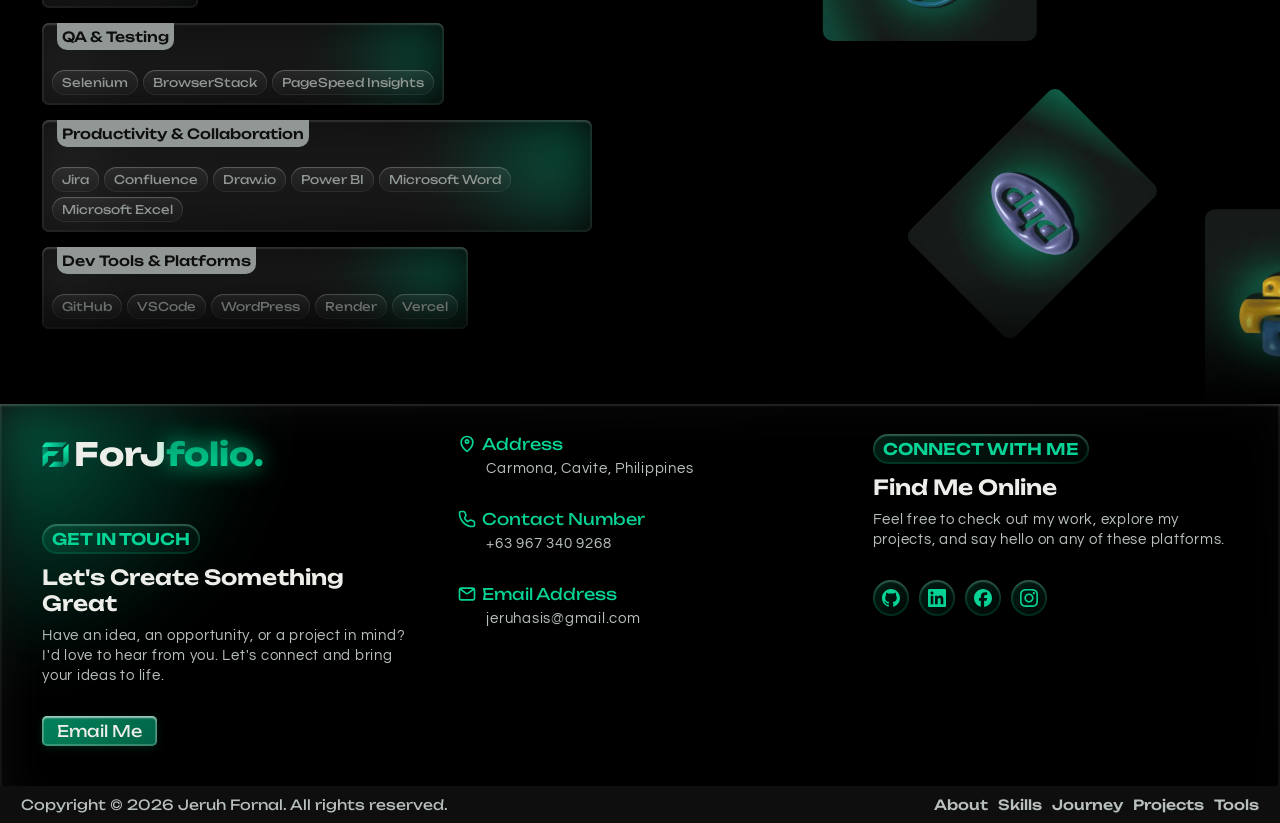
==== commit d6ec793d: "add an explore project on project image cards" ====
--- a/index.html
+++ b/index.html
@@ -741,6 +741,7 @@
                             <div class="project-card-inner">
                                 <button class="gallery-trigger" onclick="window.location.href='pages/shelter-management-system.html'">
                                     <img class="project-card-img" src="images/shelter-management-img-card.webp" decoding="async" width="800" height="800" alt="Shelter Management project preview">
+                                    <span>Explore Project</span>
                                 </button> 
                                 <div class = "project-name">
                                 <span class="role"><span class="role-pill">ROLE</span> Frontend Developer | UI/UX Designer</span>
@@ -788,6 +789,7 @@
                             <div class="project-card-inner">                                 
                                 <button class="gallery-trigger" onclick="window.location.href='pages/document-issuance-system.html'">
                                     <img class="project-card-img" src="images/document-issuance-img-card.webp" decoding="async" width="800" height="800" alt="Document Issuance project preview">
+                                    <span>Explore Project</span>
                                 </button>    
                             <div class = "project-name">
                                 <span class="role"><span class="role-pill">ROLE</span> Frontend Developer | UI/UX Designer</span>
@@ -834,6 +836,7 @@
                             <div class="project-card-inner">
                                 <button class="gallery-trigger" onclick="window.location.href='pages/resort-reservation-system.html'">
                                     <img class="project-card-img" src="images/villa-gilda-img-card.webp" decoding="async" width="800" height="800" alt="Resort Reservation project preview">
+                                    <span>Explore Project</span>
                                 </button>      
                             <div class = "project-name">
                                 <span class="role"><span class="role-pill">ROLE</span> UI/UX Designer</span>
@@ -861,6 +864,7 @@
                             <div class="project-card-inner">
                                 <button class="gallery-trigger" onclick="window.location.href='pages/document-management-system.html'">
                                     <img class="project-card-img" src="images/odms-img-card.webp" decoding="async" width="800" height="800" alt="Organization Document Management project preview">
+                                    <span>Explore Project</span>
                                 </button>      
                             <div class = "project-name">
                                 <span class="role"><span class="role-pill">ROLE</span> Business Analyst</span>
@@ -897,6 +901,7 @@
                             <div class="project-card-inner">
                                 <button class="gallery-trigger" onclick="window.location.href='pages/pet-shop-app.html'">
                                     <img class="project-card-img" src="images/pet-shop-img-card.webp" decoding="async" width="800" height="800" alt="Pet Shop Management project preview">
+                                    <span>Explore Project</span>
                                 </button> 
                             <div class = "project-name">
                                 <span class="role"><span class="role-pill">ROLE</span> Full-Stack Developer | UI/UX Designer</span>
@@ -938,6 +943,7 @@
                             <div class="project-card-inner">
                                 <button class="gallery-trigger" onclick="window.location.href='pages/posture-checker.html'">
                                     <img class="project-card-img" src="images/posture-img-card.webp" decoding="async" width="800" height="800" alt="Posture Checker project preview">
+                                    <span>Explore Project</span>
                                 </button>                           
                                 <div class = "project-name">
                                 <span class="role"><span class="role-pill">ROLE</span> Full-Stack Developer | UI/UX Designer</span>
@@ -980,6 +986,7 @@
                             <div class="project-card-inner">
                                 <button class="gallery-trigger" onclick="window.location.href='pages/bus-reservation-system.html'">
                                     <img class="project-card-img" src="images/bus-reservation-img-card.webp" decoding="async" width="800" height="800" alt="Bus Reservation project preview">
+                                    <span>Explore Project</span>
                                 </button>                           
                             <div class = "project-name">
                                 <span class="role"><span class="role-pill">ROLE</span> Frontend Developer | UI/UX Designer</span>
@@ -1031,6 +1038,7 @@
                             <div class="project-card-inner">
                                 <button class="gallery-trigger" onclick="window.location.href='pages/report-management-system.html'">
                                     <img class="project-card-img" src="images/incident-management-img-card.webp" decoding="async" width="800" height="800" alt="Incident Management project preview">
+                                    <span>Explore Project</span>
                                 </button>                        
                                 <div class = "project-name">
                                 <span class="role"><span class="role-pill">ROLE</span> Project Manager</span>
--- a/style.css
+++ b/style.css
@@ -1264,16 +1264,25 @@
 
 .highlight {
     font-style: italic;
+    padding: 0.1em 0.2em 0.2em 0.05em;
+    margin: -0.1em -0.2em -0.2em -0.05em;
+
+    -webkit-box-decoration-break: clone;
+            box-decoration-break: clone;
+
     background-image:
         linear-gradient(to right, #06d395, #06d395),
-        linear-gradient(to right, #EDEEE9, #EDEEE9); /* replace with your paragraph text color */
+        linear-gradient(to right, #EDEEE9, #EDEEE9);
+
     background-size: 0% 100%, 100% 100%;
     background-repeat: no-repeat;
     background-position: left center;
+
     -webkit-background-clip: text;
             background-clip: text;
     -webkit-text-fill-color: transparent;
             color: transparent;
+
     transition: background-size 3s ease;
 }
 
@@ -1411,7 +1420,6 @@
     font-family: "Questrial", sans-serif;
     font-size: var(--body-font);
     font-weight: normal;
-    width: 80%;
     color: #B8C0BC;
     letter-spacing: var(--body-letter-spacing);
     line-height: 1.25rem;
@@ -2604,7 +2612,7 @@
     transform: scale(1.04) translateX(-50%);
 }
 
-.project-images span, .project-images p {
+.project-images span, .project-images p, .gallery-trigger span {
     padding: 5px 10px;
     color: #EDEEE9;
     background: linear-gradient(#1d1d1ddc, #3d3d3dbb);
@@ -2620,8 +2628,40 @@
     backdrop-filter: blur(12px);
     -webkit-backdrop-filter: blur(12px); 
     font-size: 10px;
-    letter-spacing: 0.06em;
-}
+    letter-spacing: 0.05em;
+}
+
+.gallery-trigger span {
+    right: 10px;
+    bottom: 10px;
+    font-size: 12px;
+    padding: 6px 12px;
+    color: white;
+    background: linear-gradient(
+        135deg,
+        #03a272,
+        #02c58b
+    );
+    box-shadow:
+        inset 0 1px 1px #ffffff80,
+        inset 0 0 0 1px #ffffff35,
+        0 6px 16px #00000070;
+    /* lays out the arrow and text in a row, centered */
+    display: inline-flex;
+    align-items: center;
+    gap: 4px;
+}
+
+.gallery-trigger span::before {
+    content: "";
+    flex-shrink: 0;
+    width: 1.3em;
+    height: 1.3em;
+    background-color: currentColor;
+    -webkit-mask: url("data:image/svg+xml,%3Csvg xmlns='http://www.w3.org/2000/svg' viewBox='0 0 24 24' fill='none' stroke='black' stroke-width='3.5' stroke-linecap='round' stroke-linejoin='round'%3E%3Cpath d='M7 17L17 7M8 7h9v9'/%3E%3C/svg%3E") no-repeat center / contain;
+            mask: url("data:image/svg+xml,%3Csvg xmlns='http://www.w3.org/2000/svg' viewBox='0 0 24 24' fill='none' stroke='black' stroke-width='3.5' stroke-linecap='round' stroke-linejoin='round'%3E%3Cpath d='M7 17L17 7M8 7h9v9'/%3E%3C/svg%3E") no-repeat center / contain;
+}
+
 .project-images p {
     right: auto;
     left: 15px;
@@ -4380,6 +4420,17 @@
     --body-letter-spacing: 0.025em;
 }
 
+.gallery-trigger span {
+    font-size: 10px;
+    padding: 5px 10px;
+
+}
+
+.gallery-trigger span::before {
+    width: 1.2em;
+    height: 1.2em;
+}
+
 .marquee {
   padding: 5px 0;
   letter-spacing: 0.75px; 
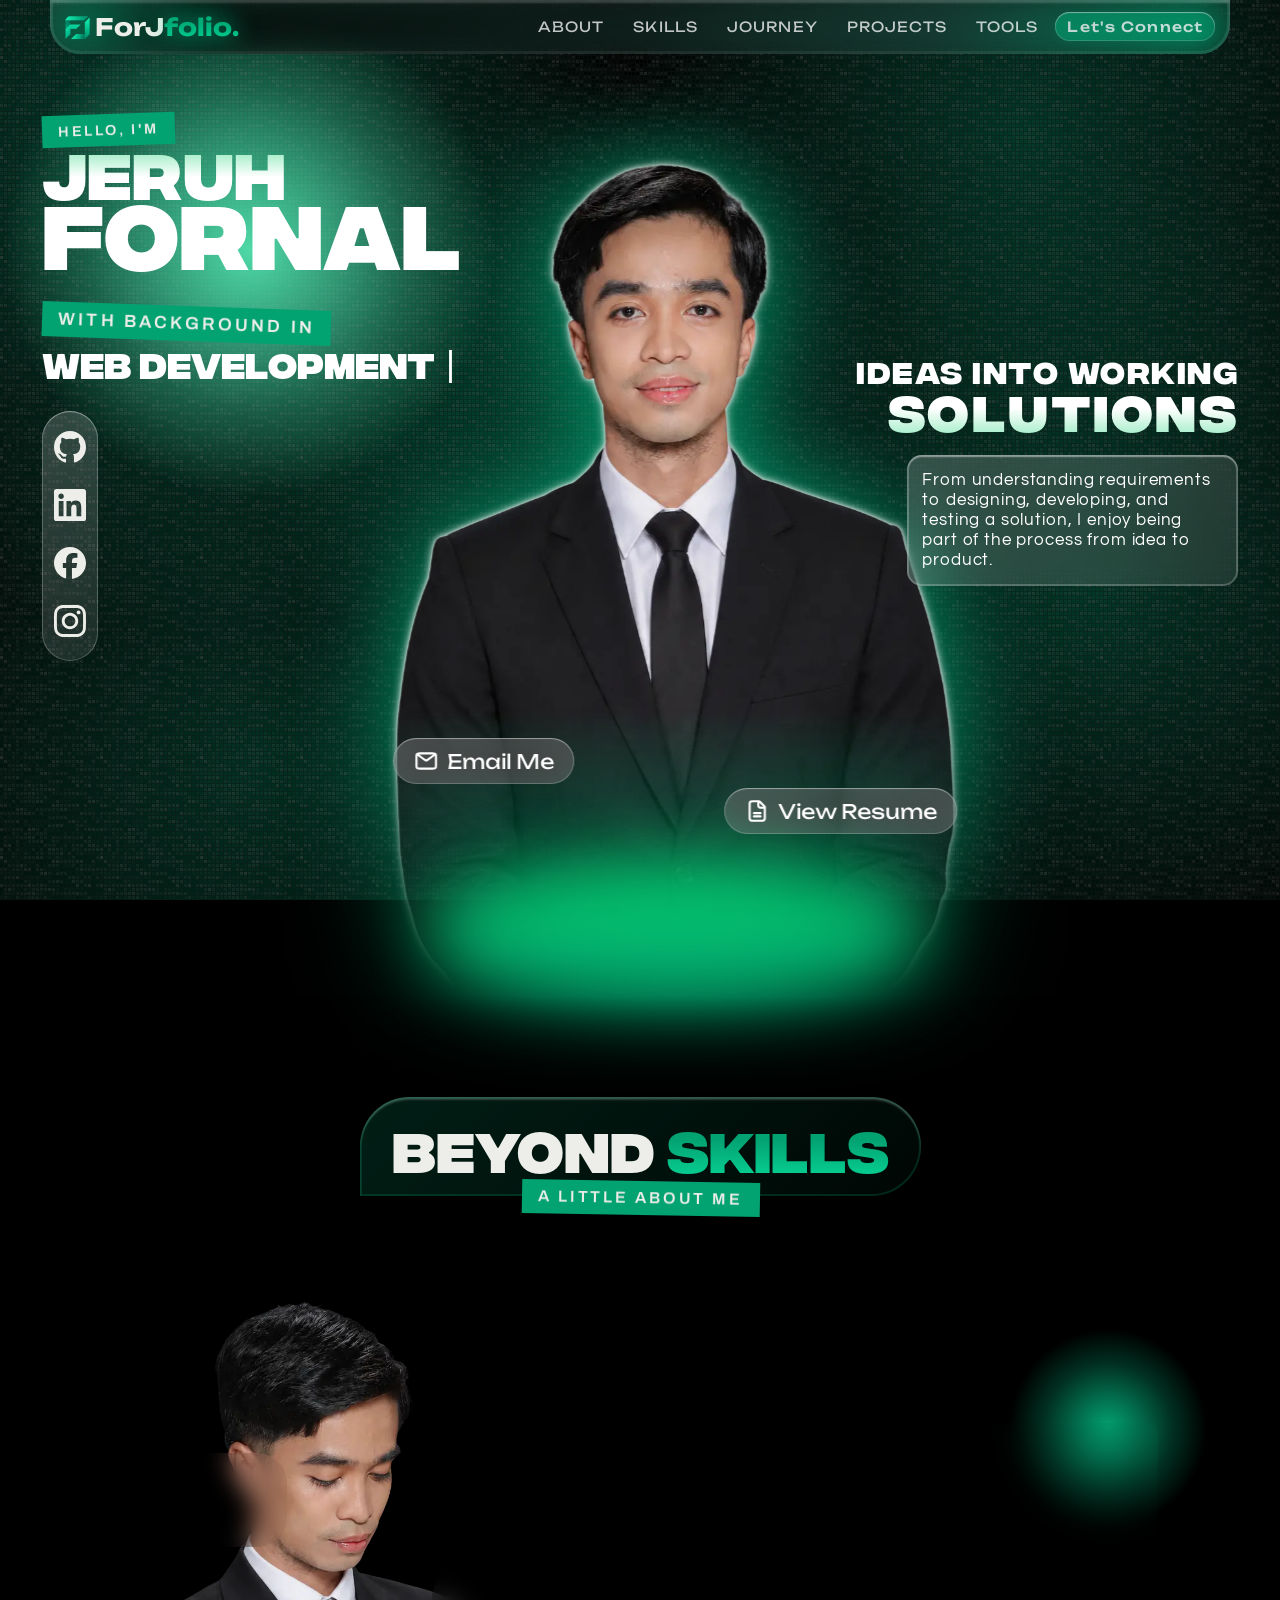
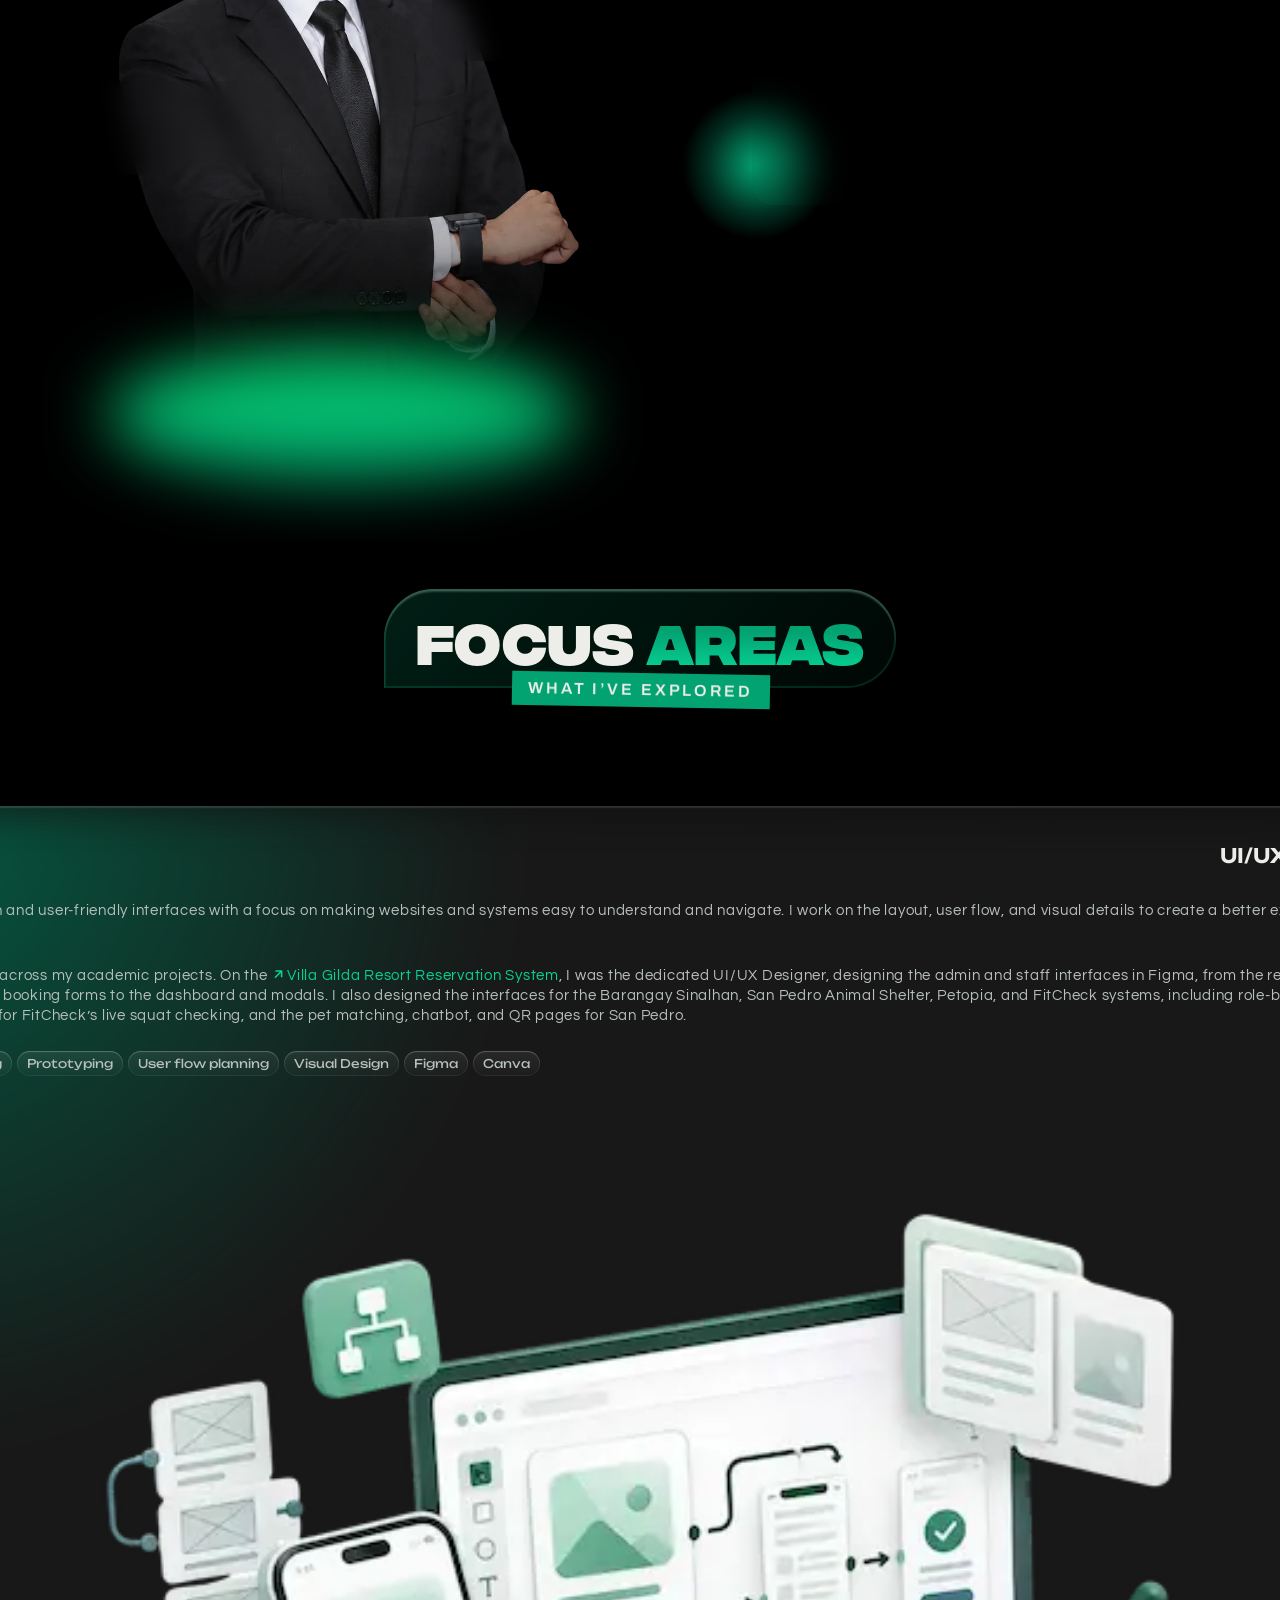
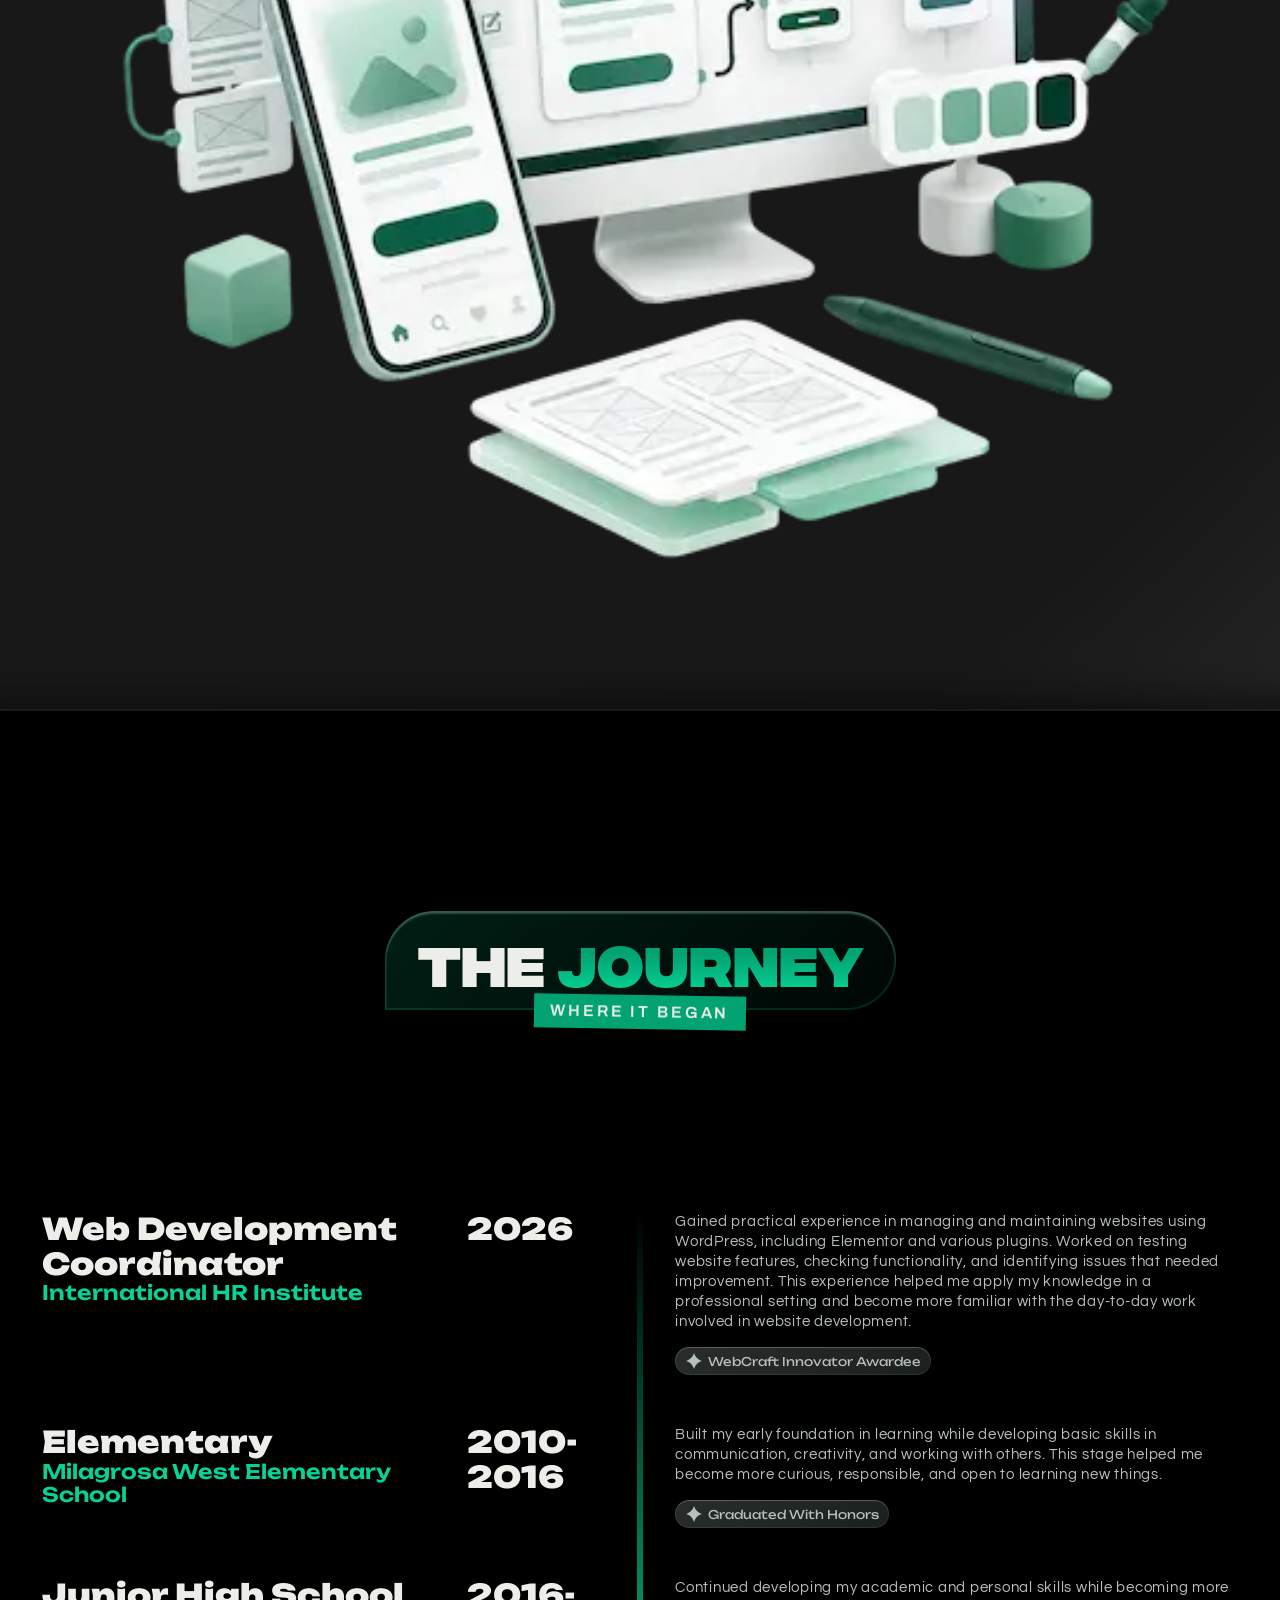
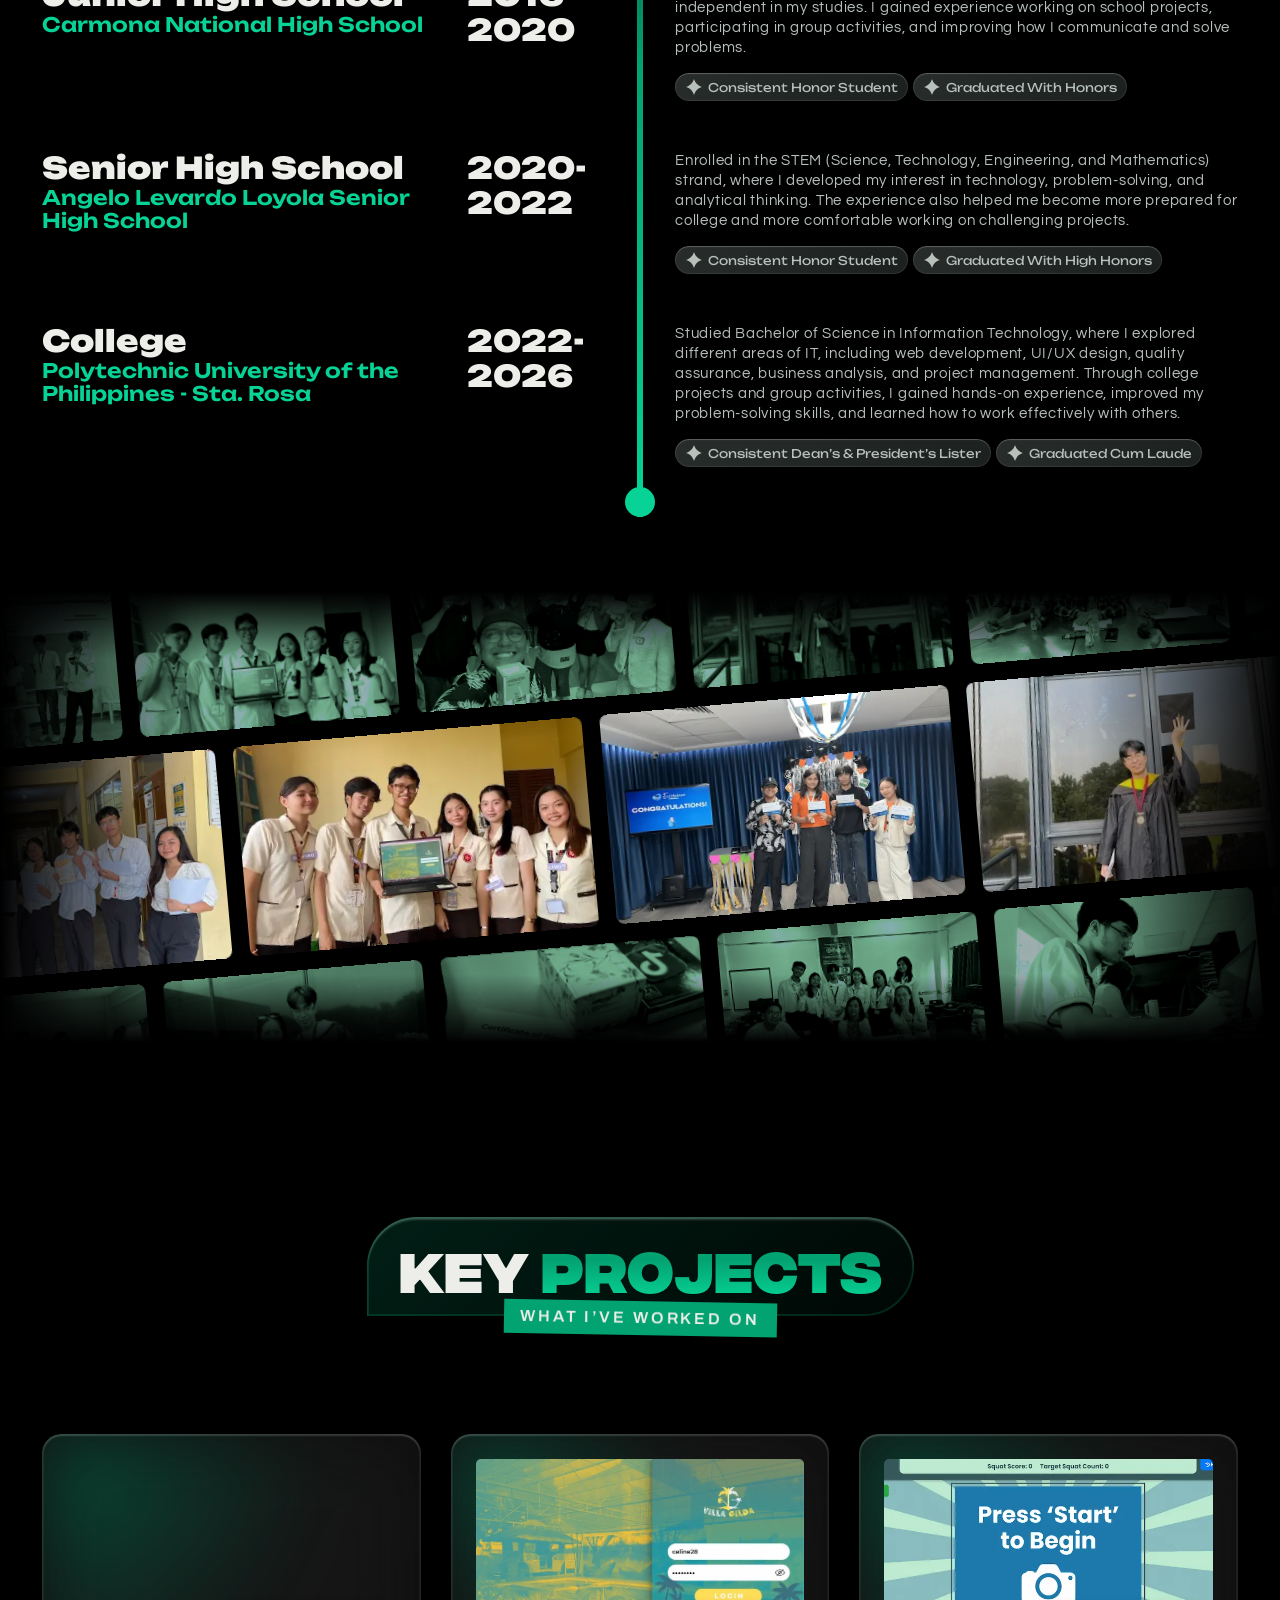
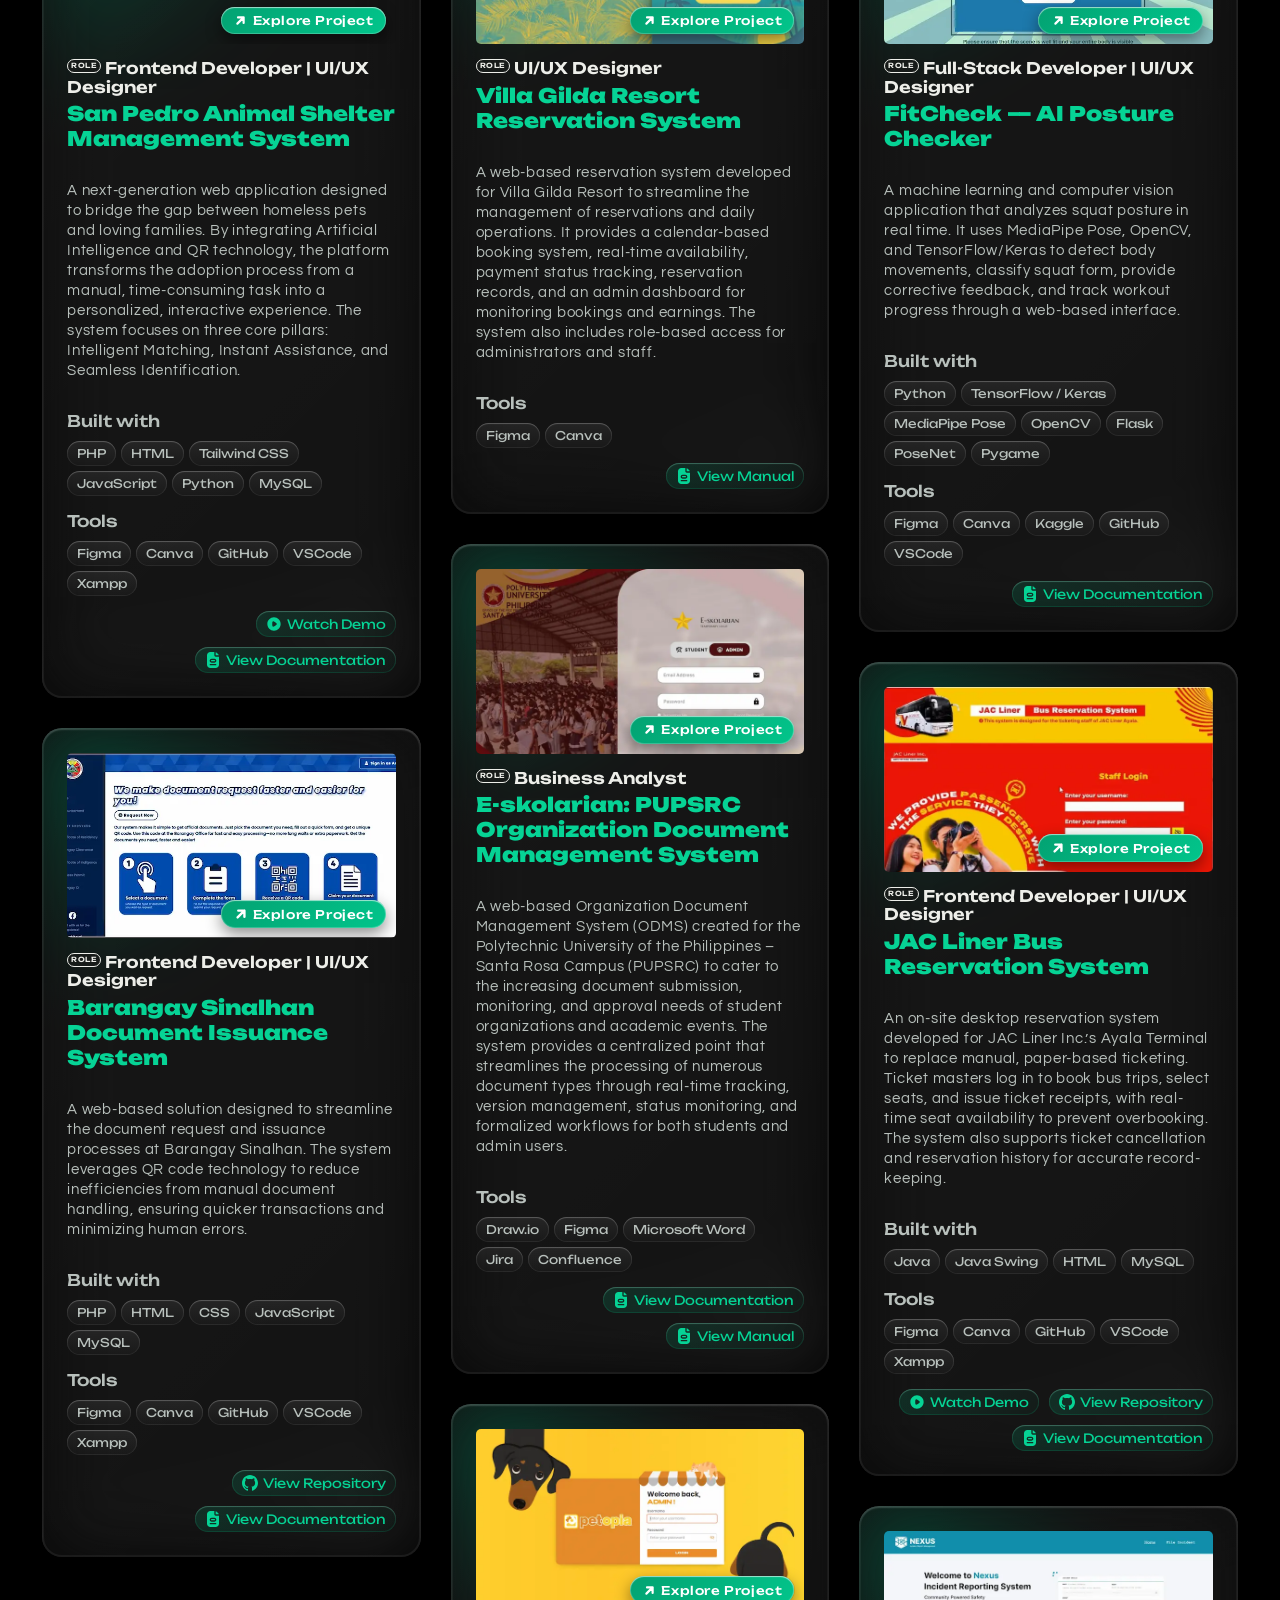
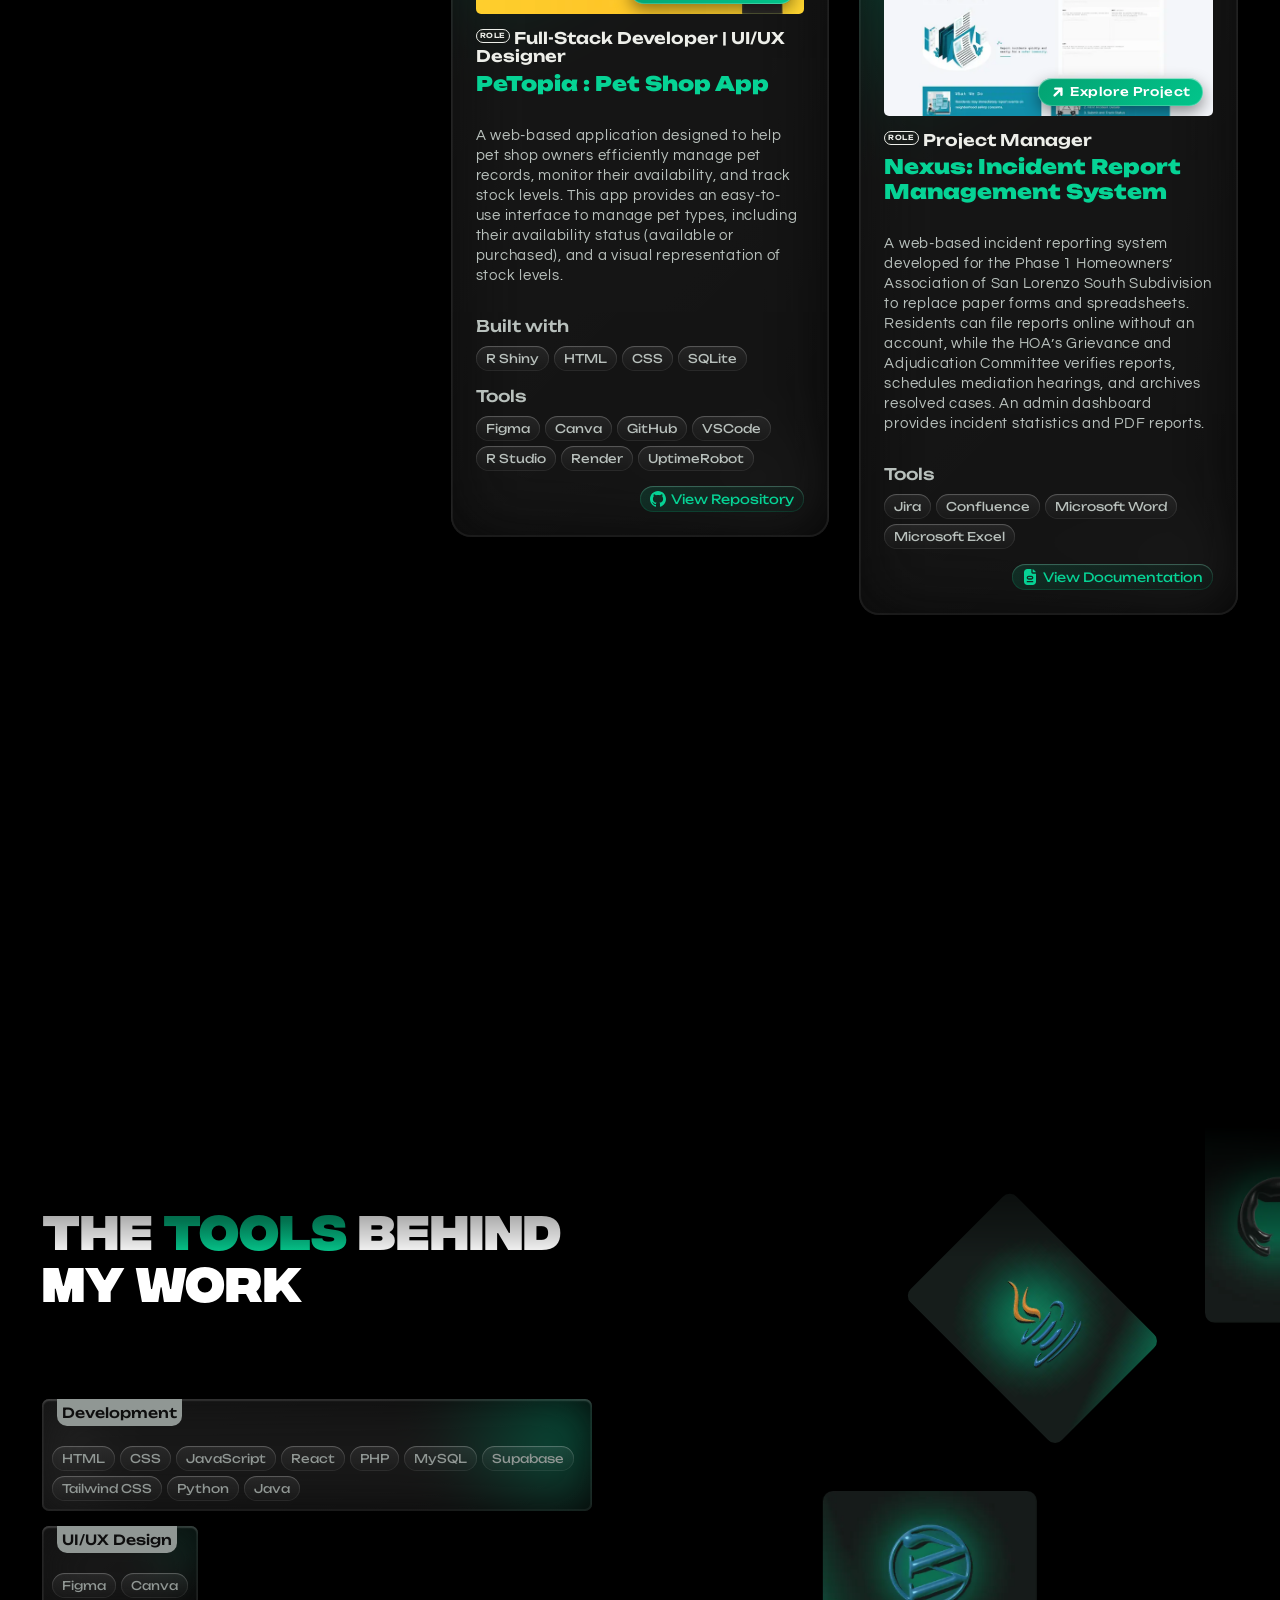
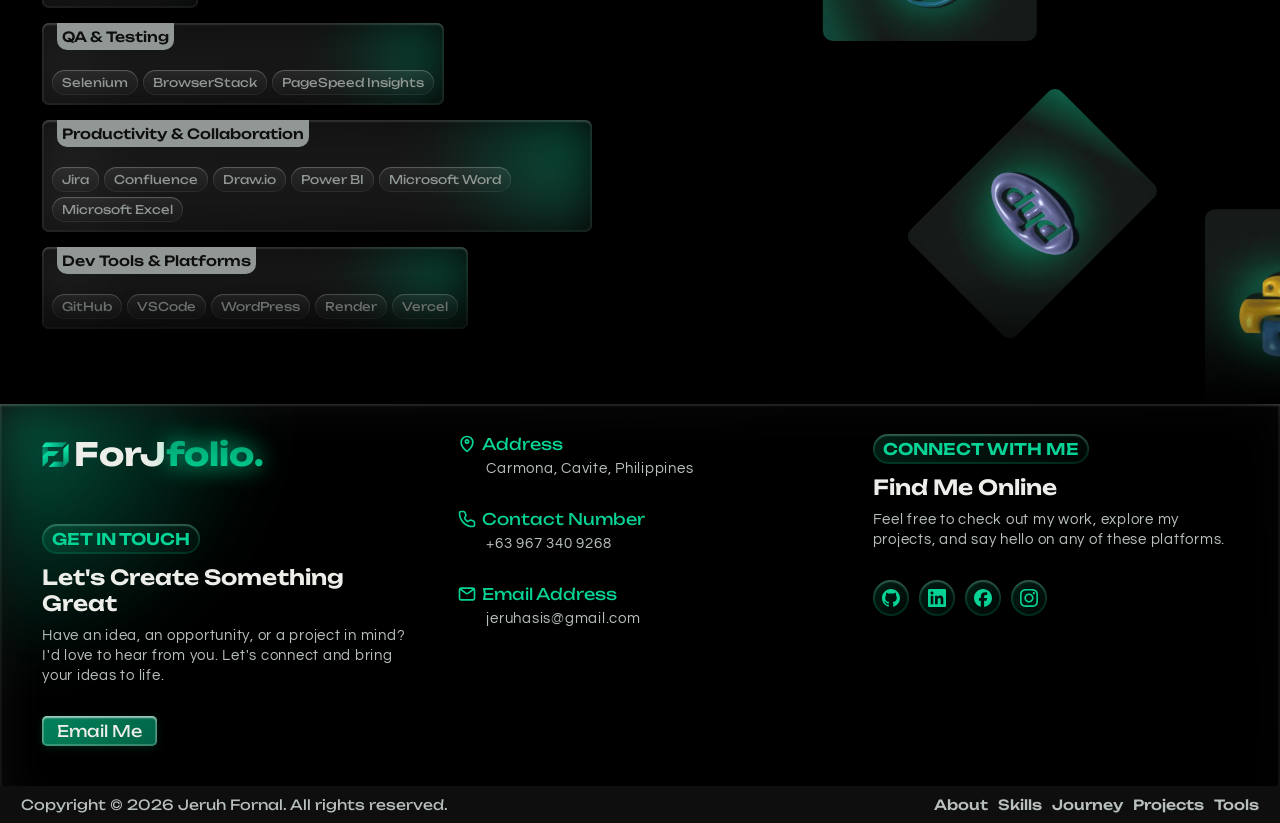
==== commit 72d5da5a: "fix(fonts): load Google Fonts normally on all pages" ====
--- a/index.html
+++ b/index.html
@@ -15,15 +15,14 @@
         <meta property="og:url" content="https://jeruhfornal.vercel.app/">
         <!-- Preconnect to Google Fonts -->
         <link rel="preconnect" href="https://fonts.googleapis.com">
-        <link rel="preconnect" href="https://fonts.gstatic.com" crossorigin>       
+        <link rel="preconnect" href="https://fonts.gstatic.com" crossorigin>
         <!-- Google Fonts -->
-        <link href="https://fonts.googleapis.com/css2?family=Unbounded:wght@400;500;600;700;800&display=swap" rel="stylesheet" media="print" onload="this.media='all'">
-        <link href="https://fonts.googleapis.com/css2?family=Archivo:wdth,wght@62.5..125,100..900&display=swap" rel="stylesheet" media="print" onload="this.media='all'">
-        <link href="https://fonts.googleapis.com/css2?family=Questrial&display=swap" rel="stylesheet">        <!-- Favicon -->
+        <link href="https://fonts.googleapis.com/css2?family=Archivo:wdth,wght@62.5..125,100..900&family=Questrial&family=Unbounded:wght@400;500;600;700;800&display=swap" rel="stylesheet">       
+        <!-- Favicon -->
         <link rel="icon" type="image/png" href="images/logo.webp">
         <!-- Preload Swiper CSS -->
-        <link rel="preload" href="https://cdn.jsdelivr.net/npm/swiper@11/swiper-bundle.min.css" as="style" onload="this.onload=null;this.rel='stylesheet'">
-        <noscript><link rel="stylesheet" href="https://cdn.jsdelivr.net/npm/swiper@11/swiper-bundle.min.css"></noscript>
+        <link rel="preconnect" href="https://cdn.jsdelivr.net" crossorigin>
+        <link rel="stylesheet" href="https://cdn.jsdelivr.net/npm/swiper@11/swiper-bundle.min.css">
         <!-- Main stylesheet -->
         <link rel="stylesheet" href="style.css">
         <script> if (location.hash) document.documentElement.classList.add("hash-arrival");</script>
--- a/style.css
+++ b/style.css
@@ -46,20 +46,21 @@
     margin: 0;
     padding: 0;
     overflow-x: clip;
-background:
-    url("images/3px-tile.png"),
-    radial-gradient(circle at 15% 20%, rgba(3, 162, 113, 0.45), transparent 35%),
-    radial-gradient(circle at 80% 15%, rgba(3, 162, 113, 0.35), transparent 32%),
-    radial-gradient(circle at 45% 45%, rgba(3, 162, 113, 0.40), transparent 38%),
-    radial-gradient(circle at 85% 65%, rgba(3, 162, 113, 0.35), transparent 35%),
-    radial-gradient(circle at 20% 85%, rgba(3, 162, 113, 0.30), transparent 35%),
-    #000000;
+    background:
+        url("images/3px-tile.png"),
+        radial-gradient(circle at 15% 20%, rgba(3, 162, 113, 0.45), transparent 35%),
+        radial-gradient(circle at 80% 15%, rgba(3, 162, 113, 0.35), transparent 32%),
+        radial-gradient(circle at 45% 45%, rgba(3, 162, 113, 0.40), transparent 38%),
+        radial-gradient(circle at 85% 65%, rgba(3, 162, 113, 0.35), transparent 35%),
+        radial-gradient(circle at 20% 85%, rgba(3, 162, 113, 0.30), transparent 35%),
+        #000000;
     background-attachment: fixed;
     position: relative;
 }
 
 
-html:has(#galleryModal.active), html:has(#pdfModal.active), html:has(#videoModal.show), html:has(#mobileDropdown.active) {
+html.no-scroll,
+html.no-scroll body {
     overflow: hidden;
 }
 
@@ -72,7 +73,6 @@
     position: relative;
     z-index: 3;
 }
-
 
 header {
     position: sticky;
@@ -96,8 +96,6 @@
     display: flex;
     justify-content: space-between;
 }
-
-
 
 header::before {
     content: "";
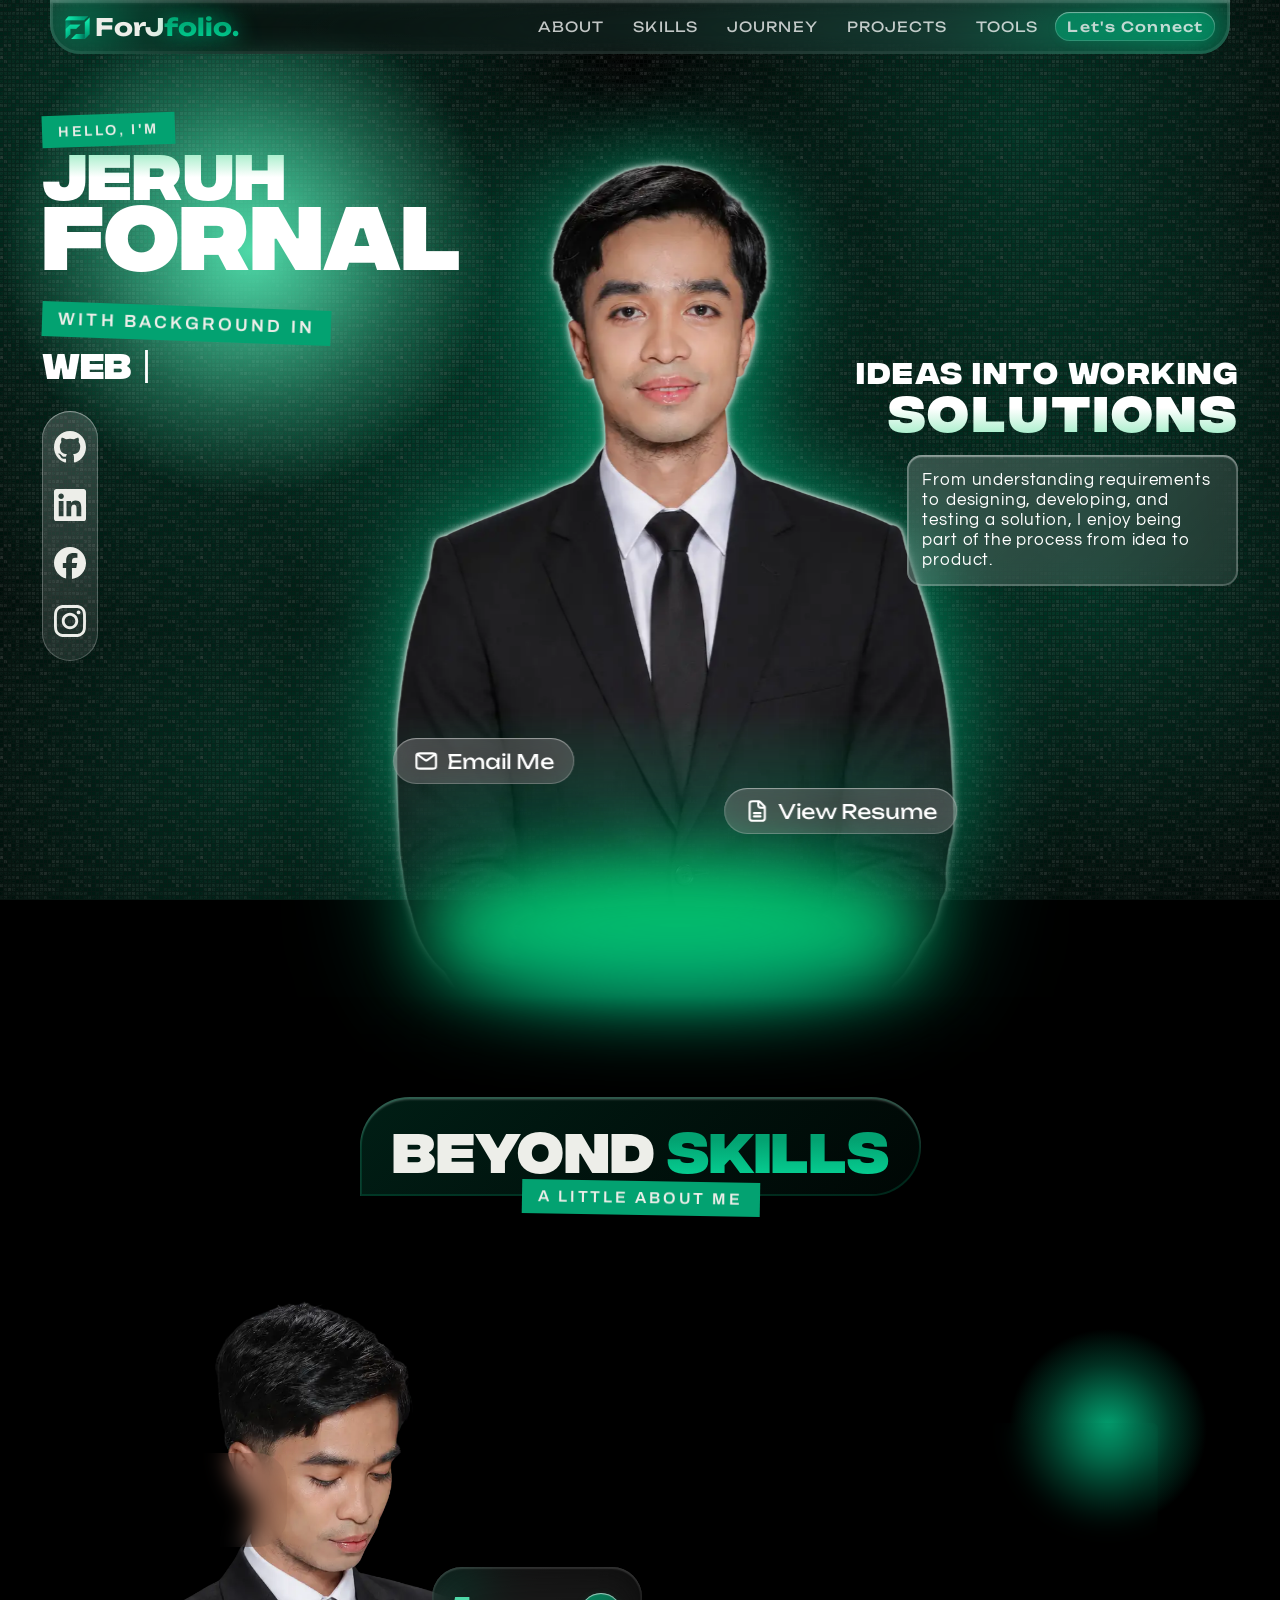
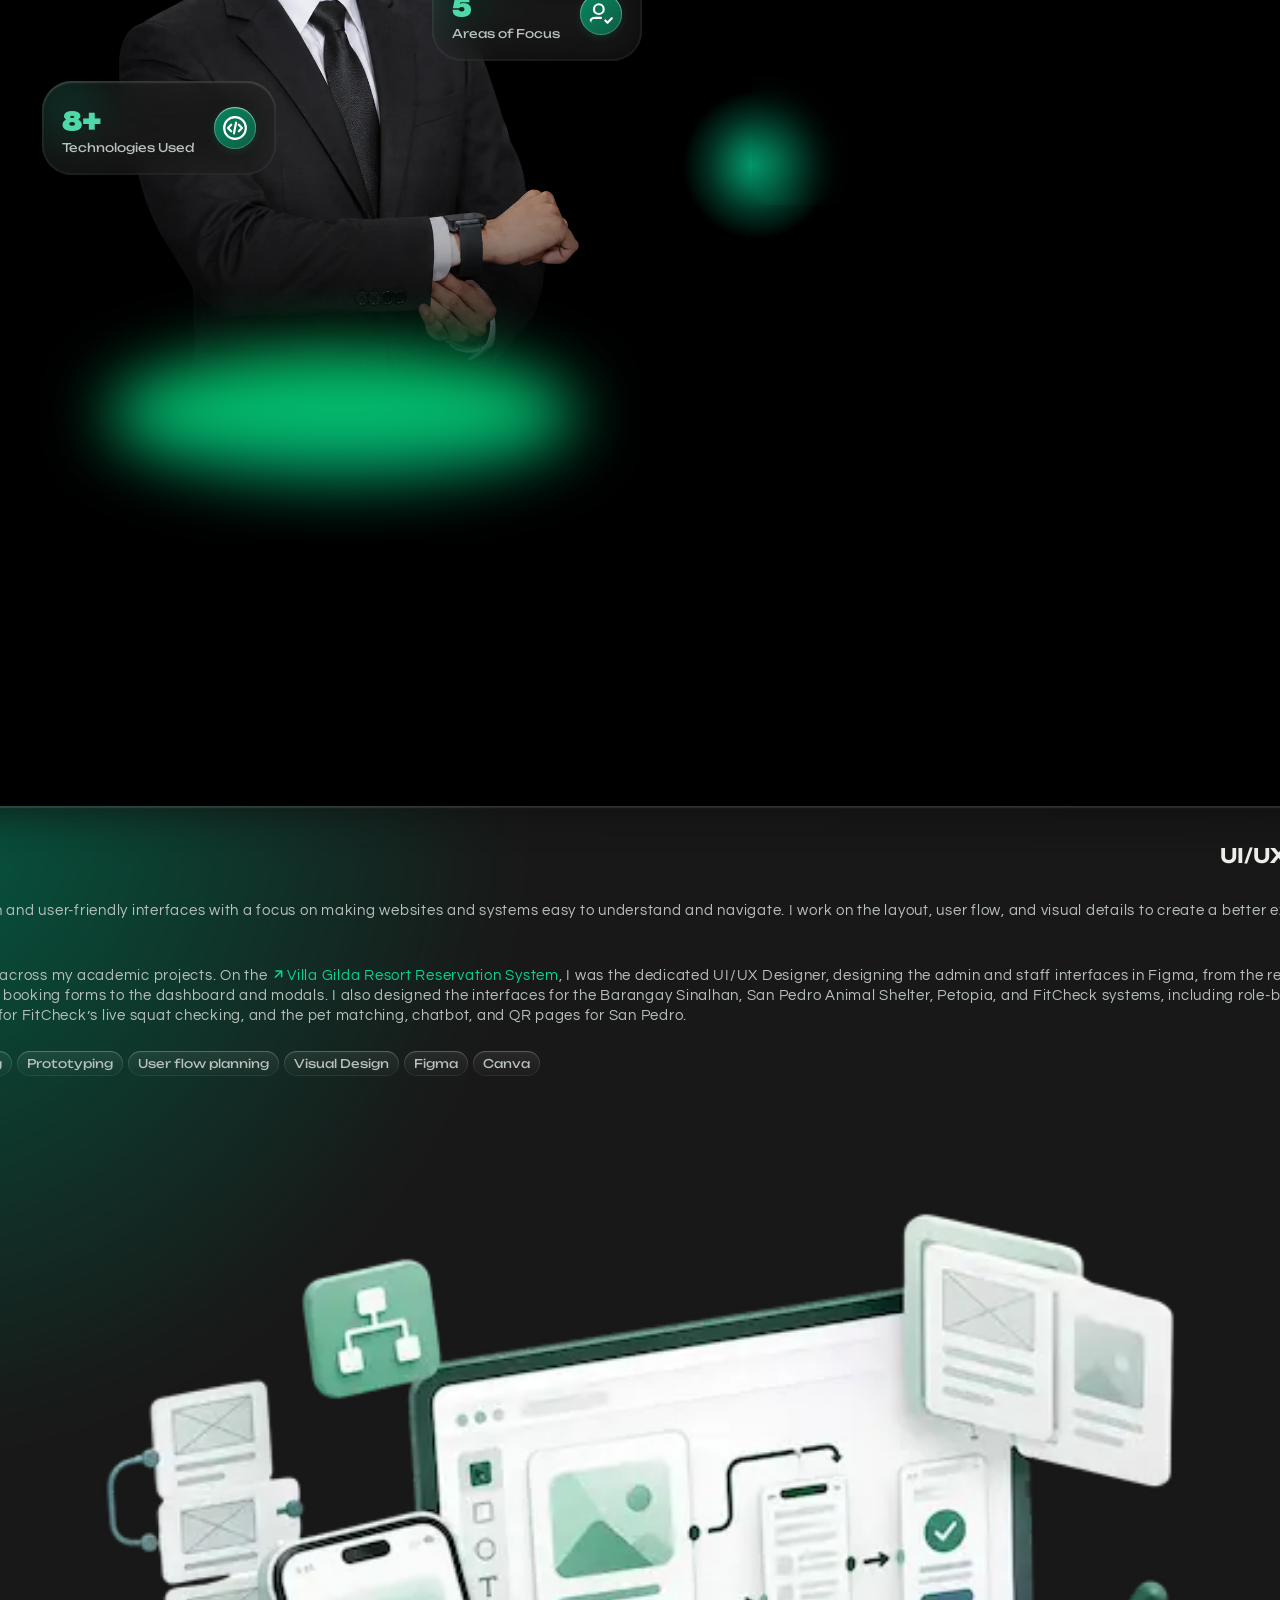
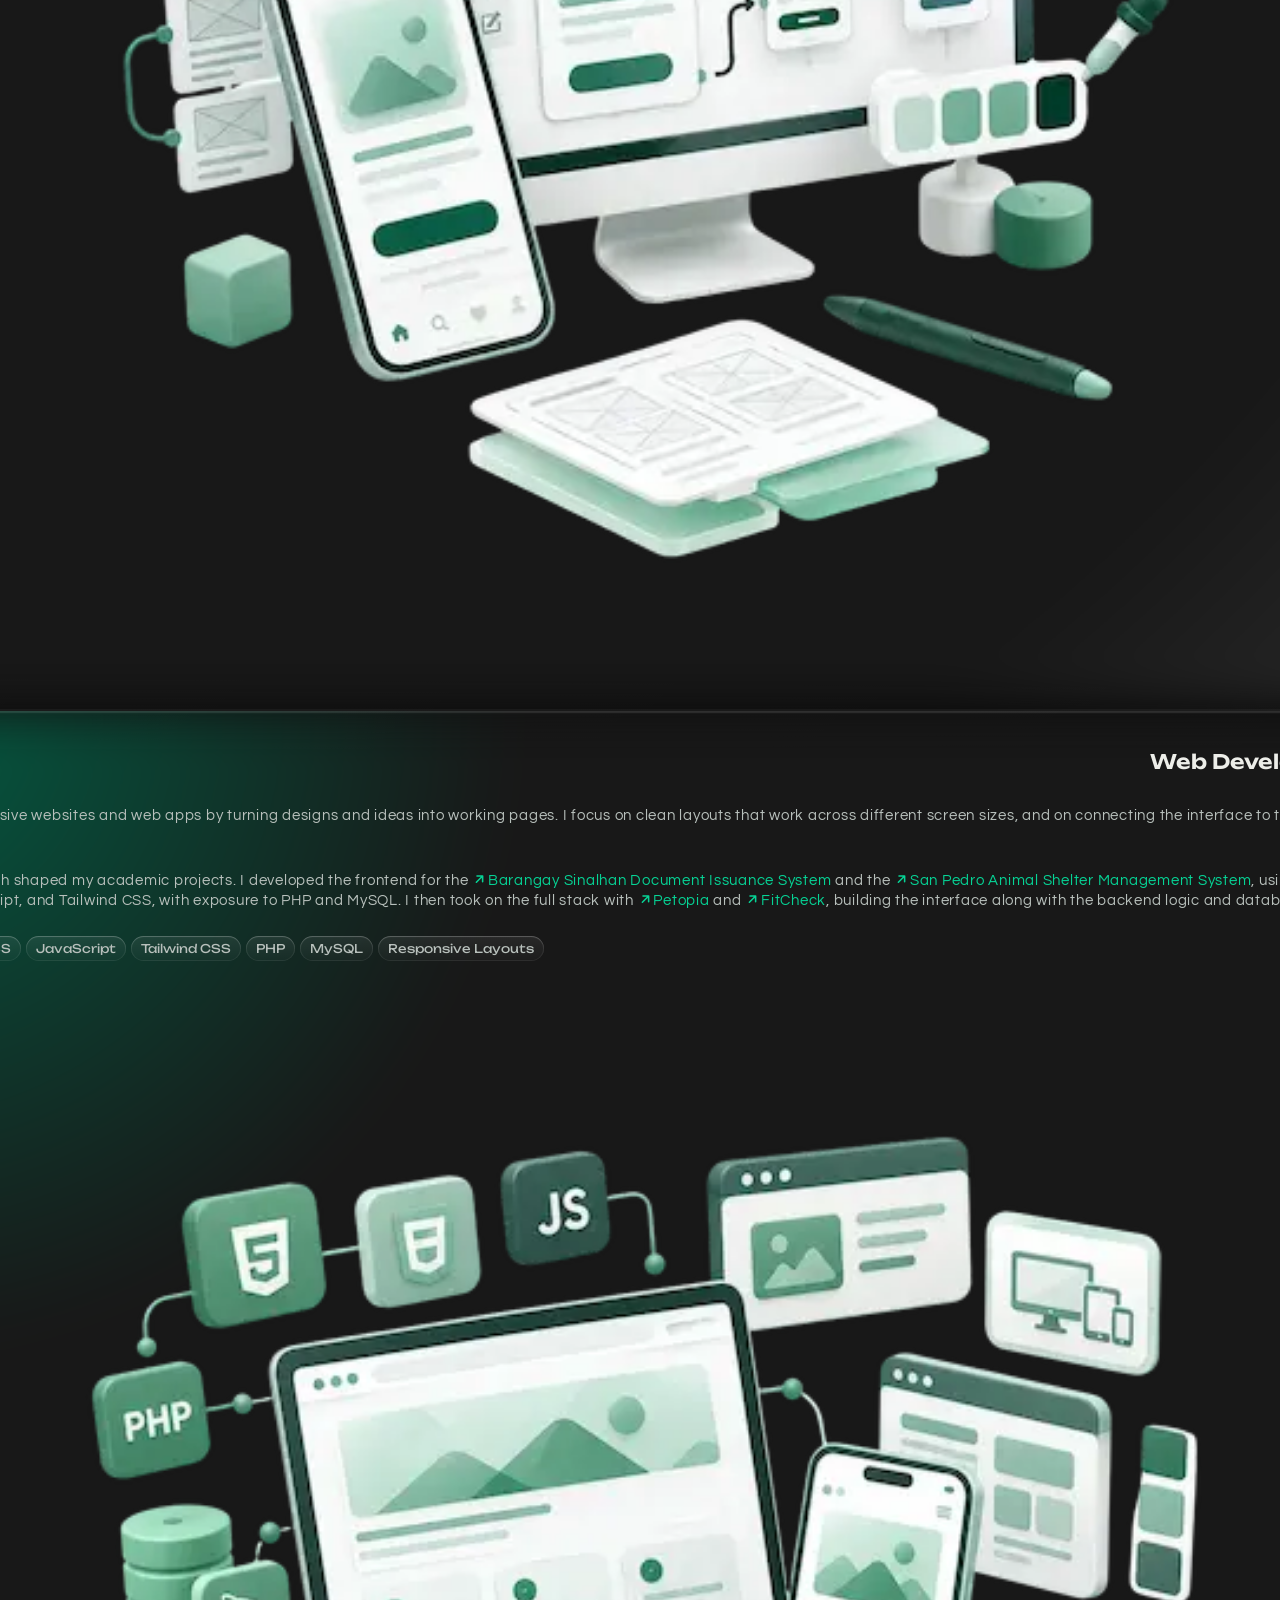
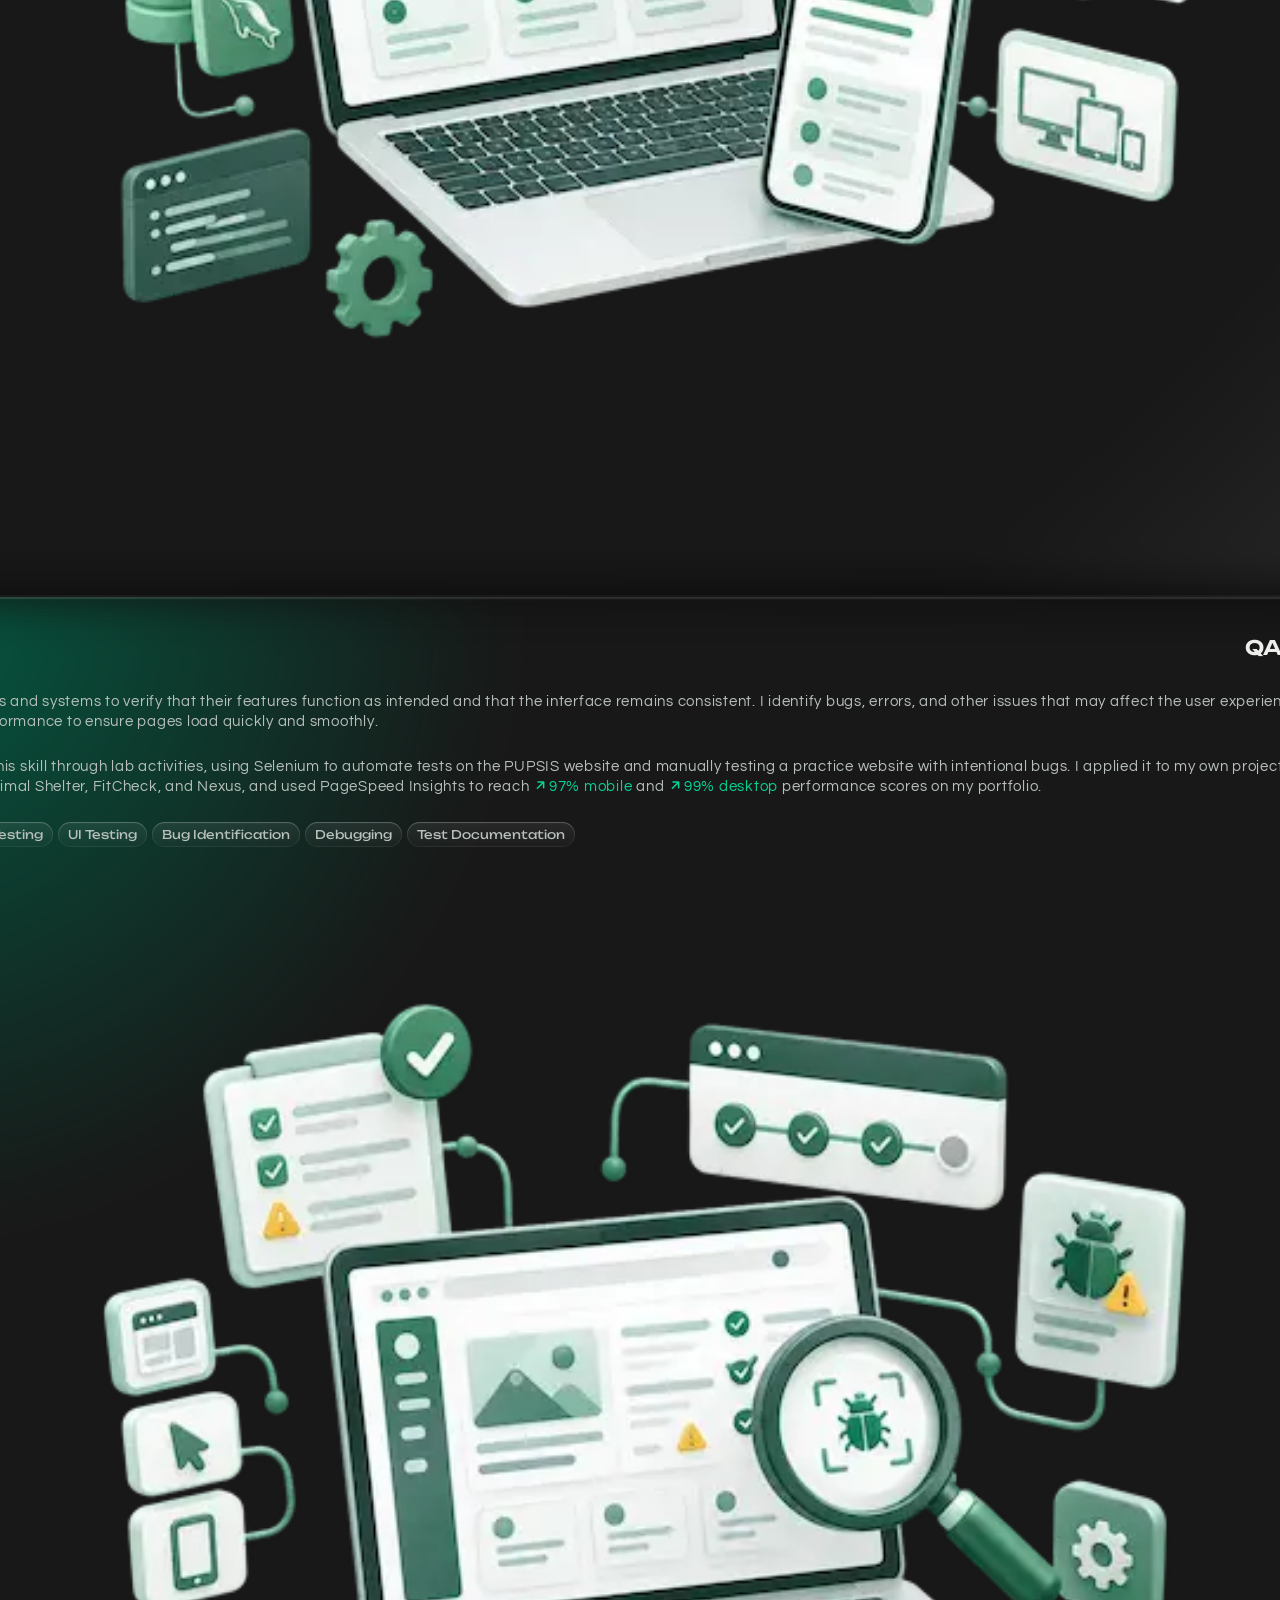
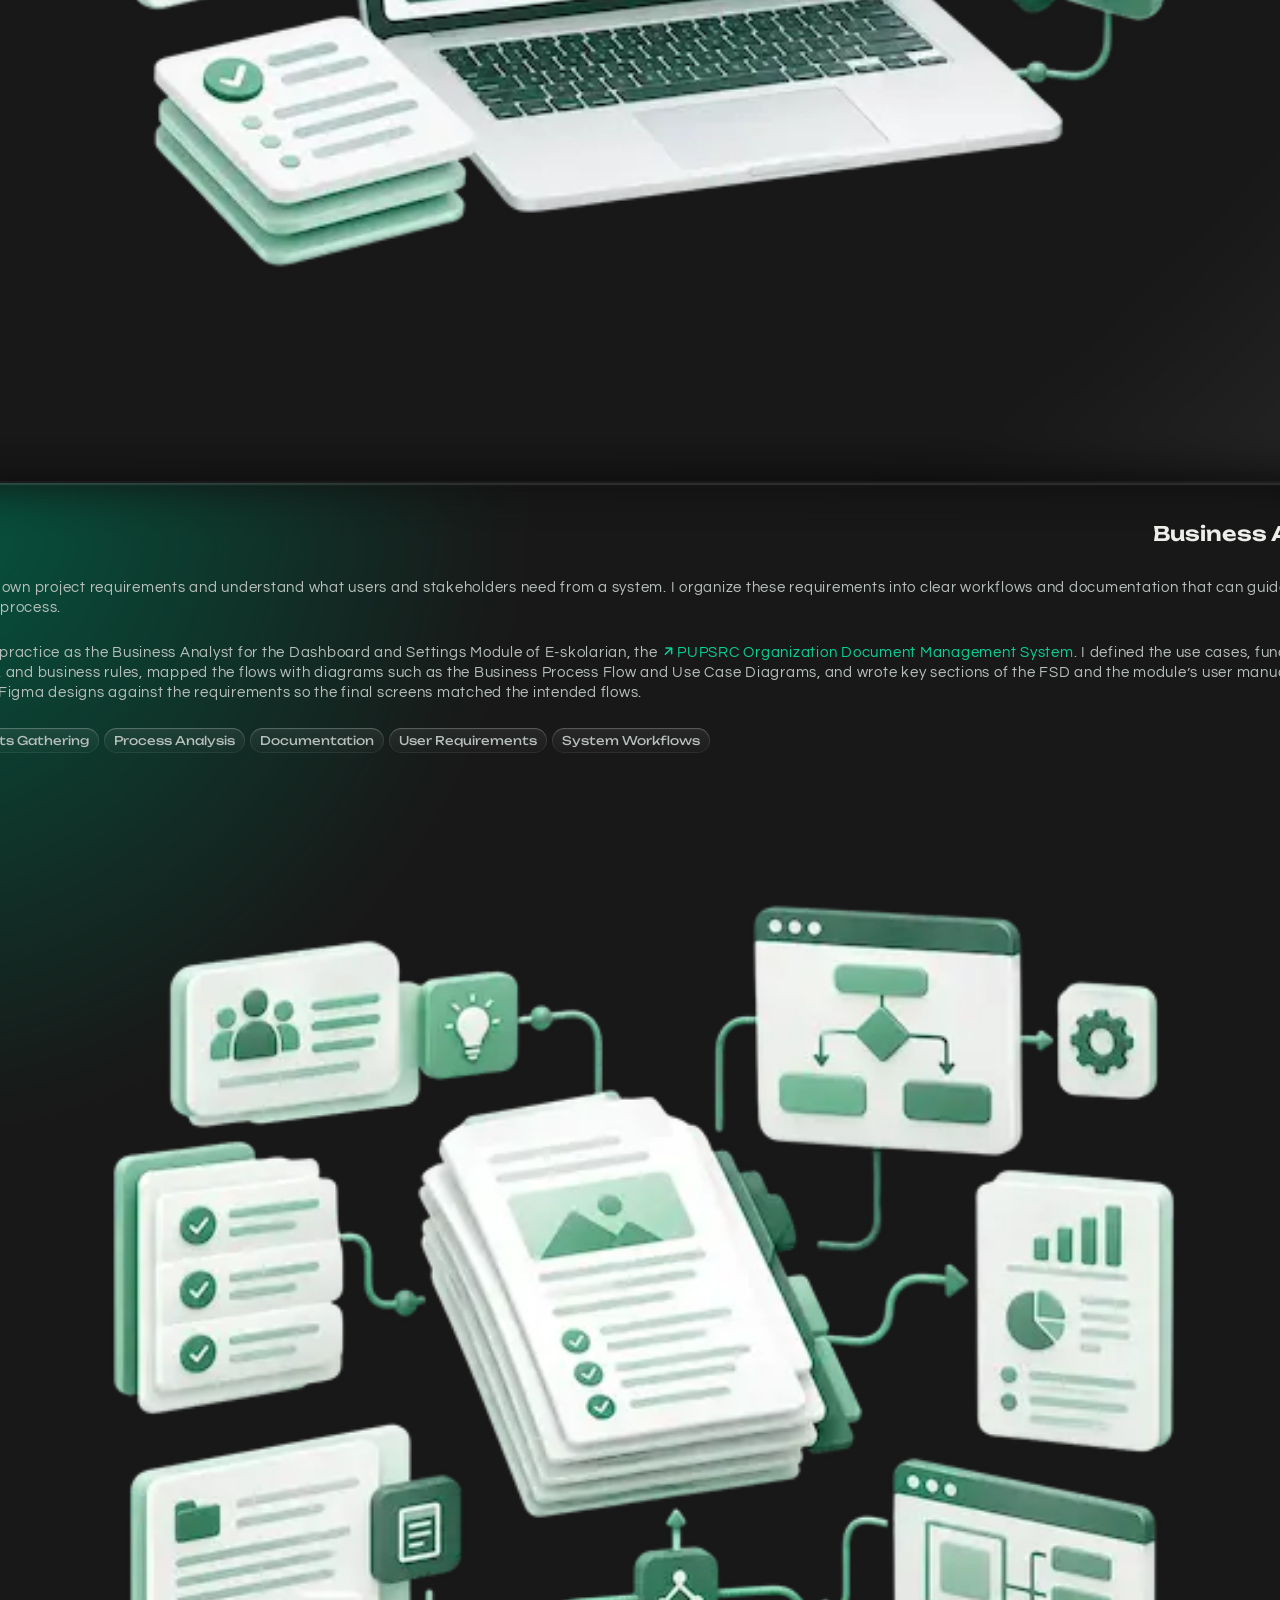
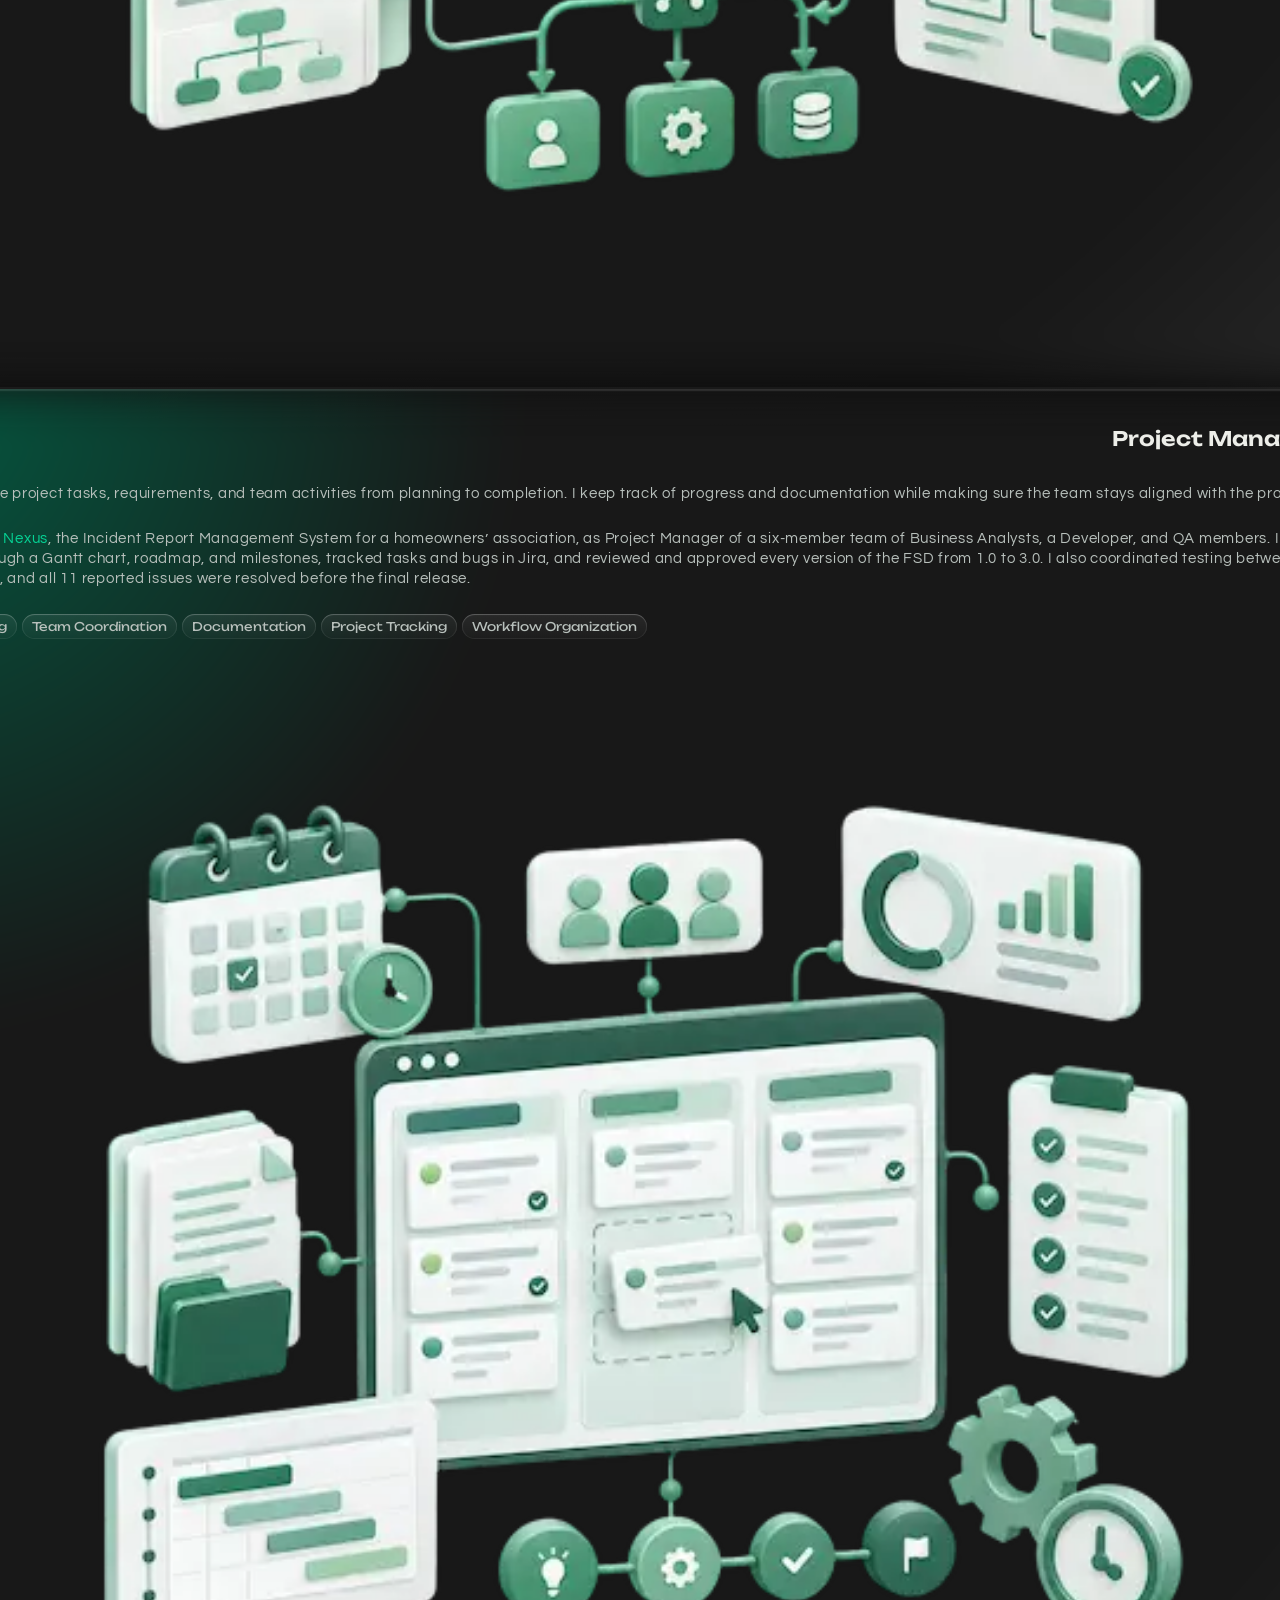
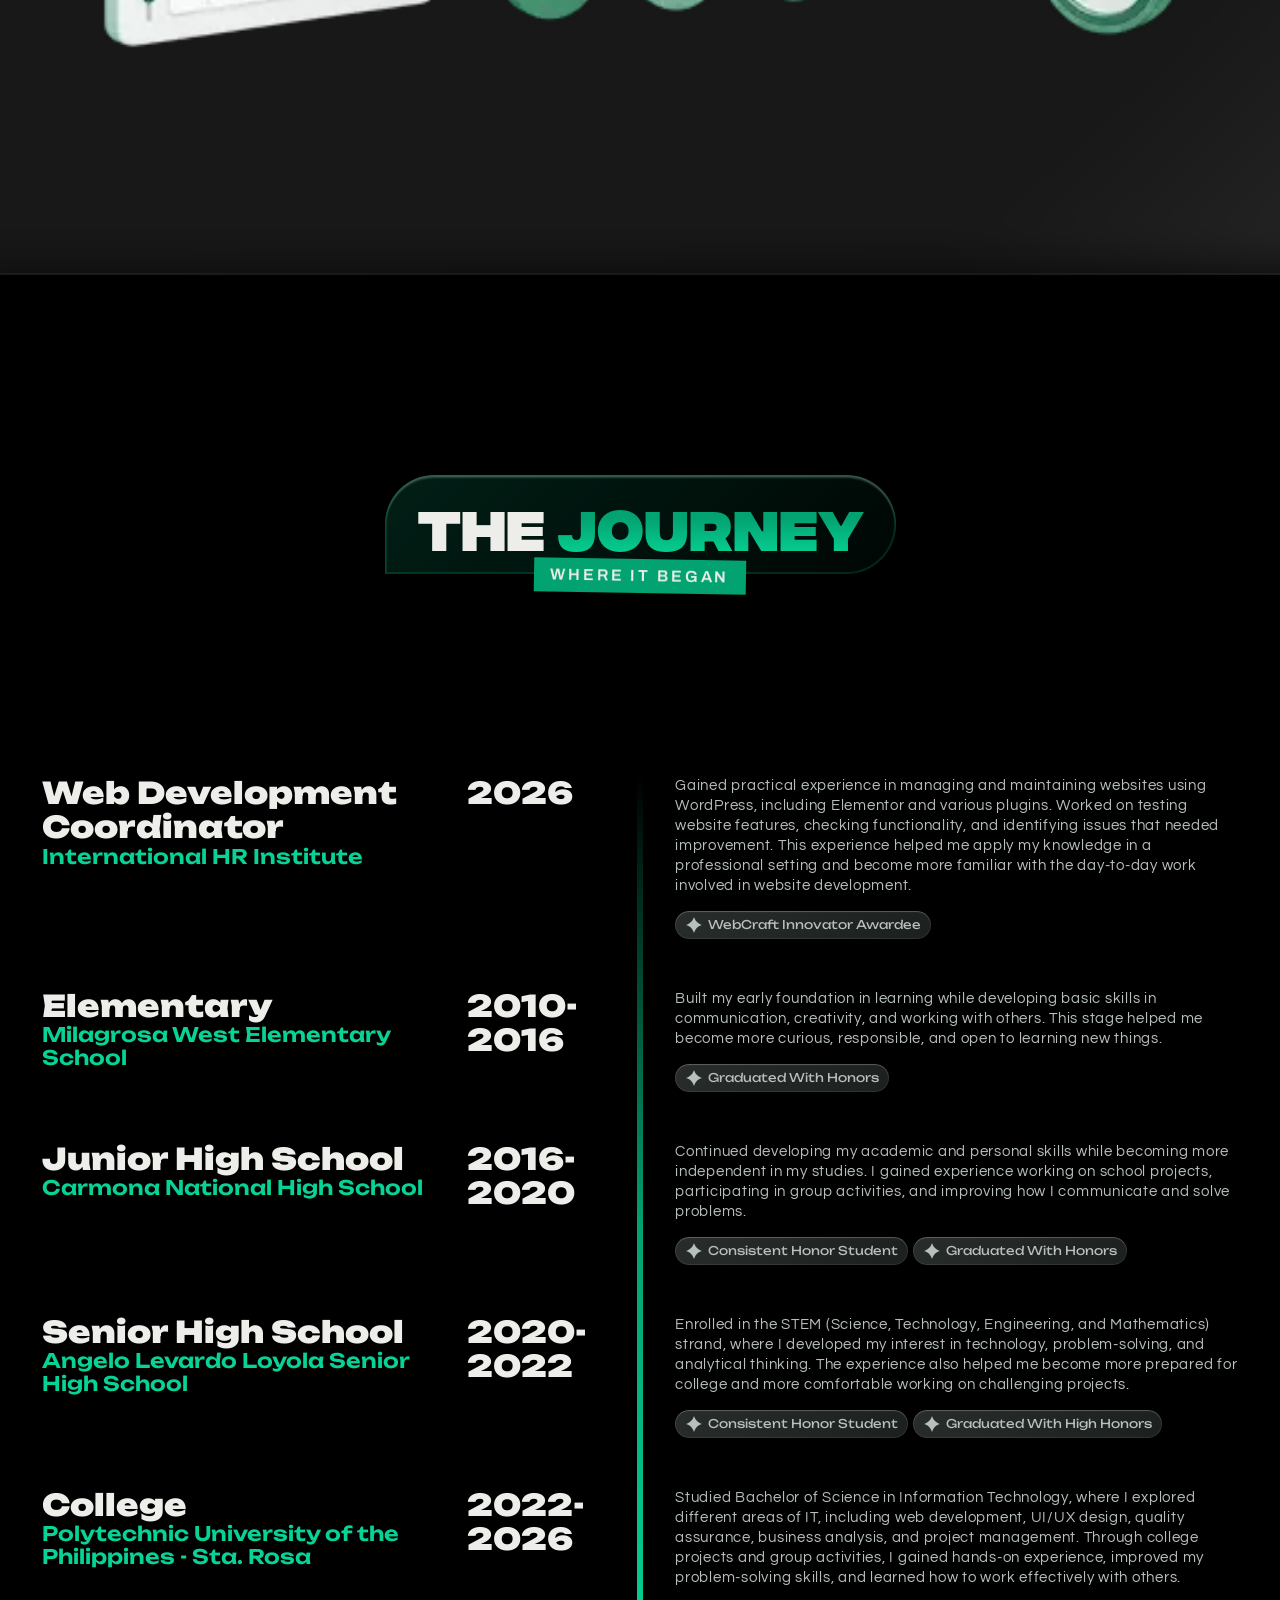
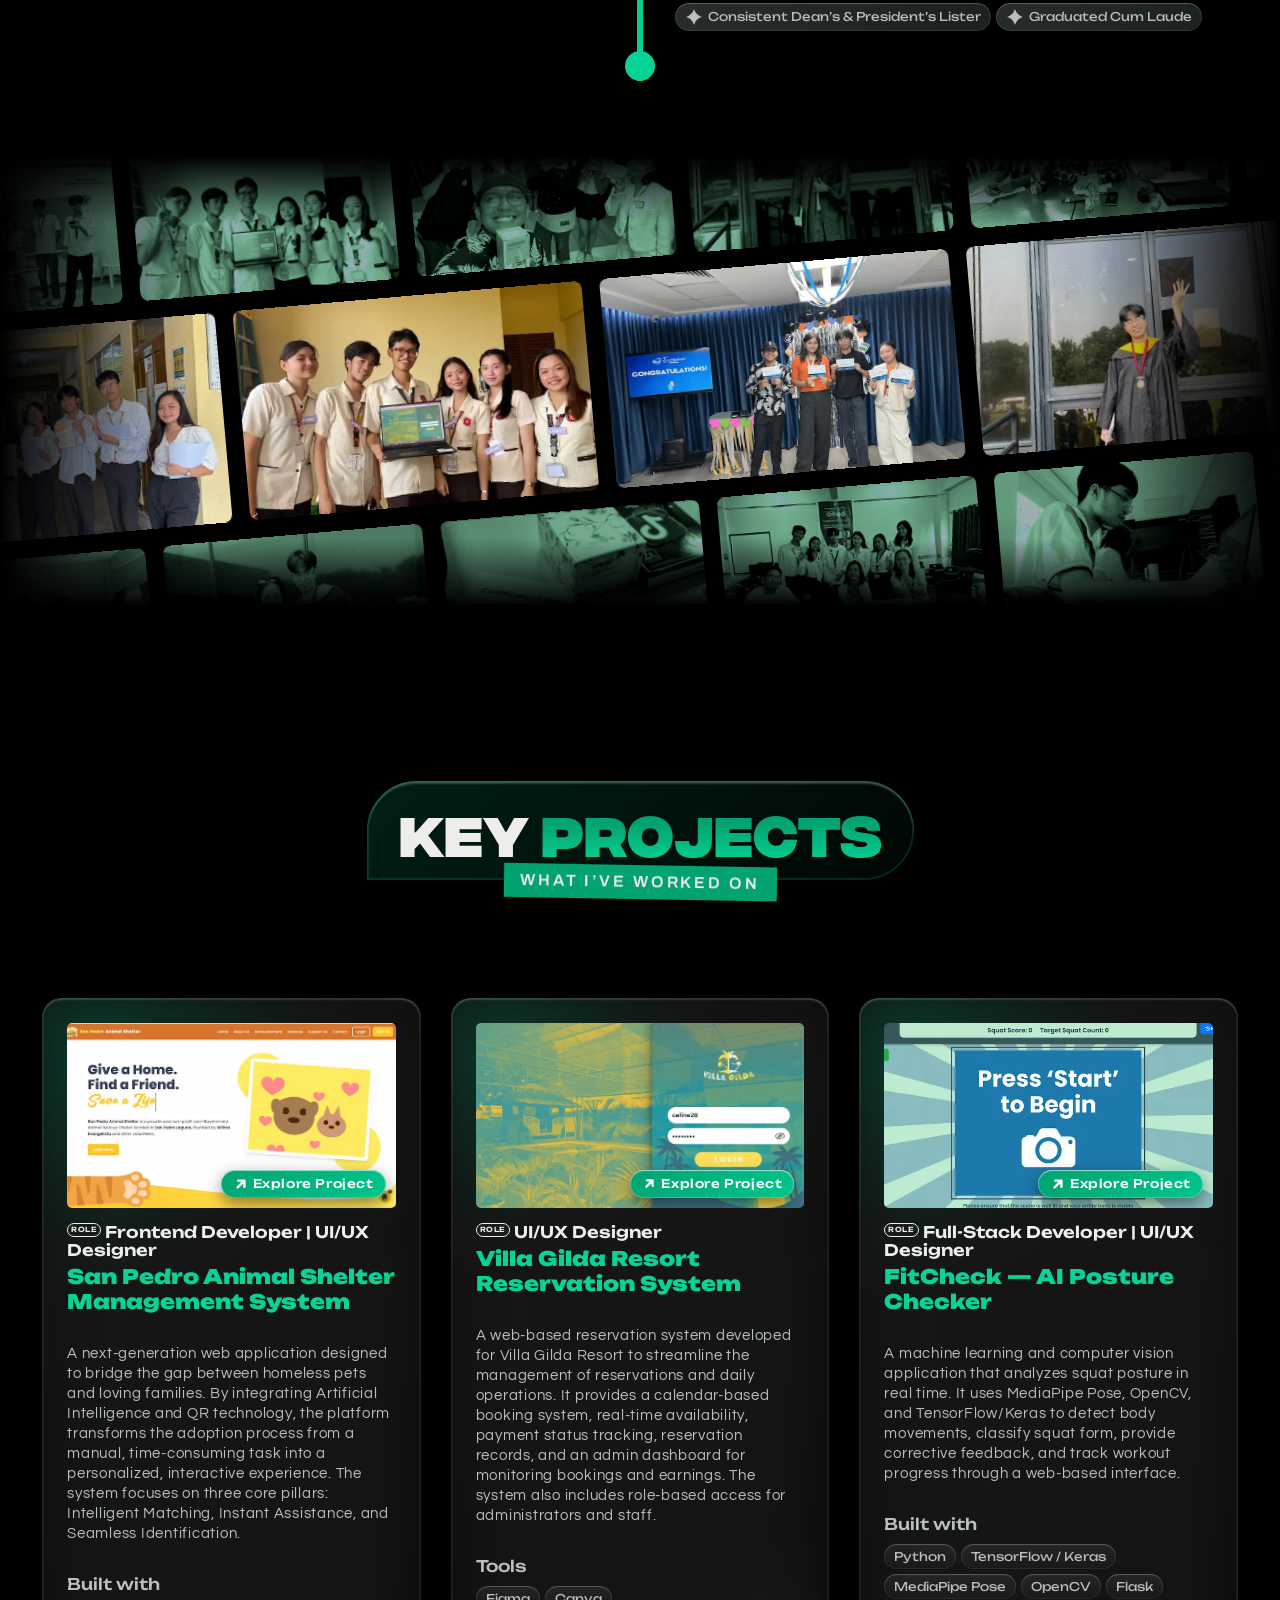
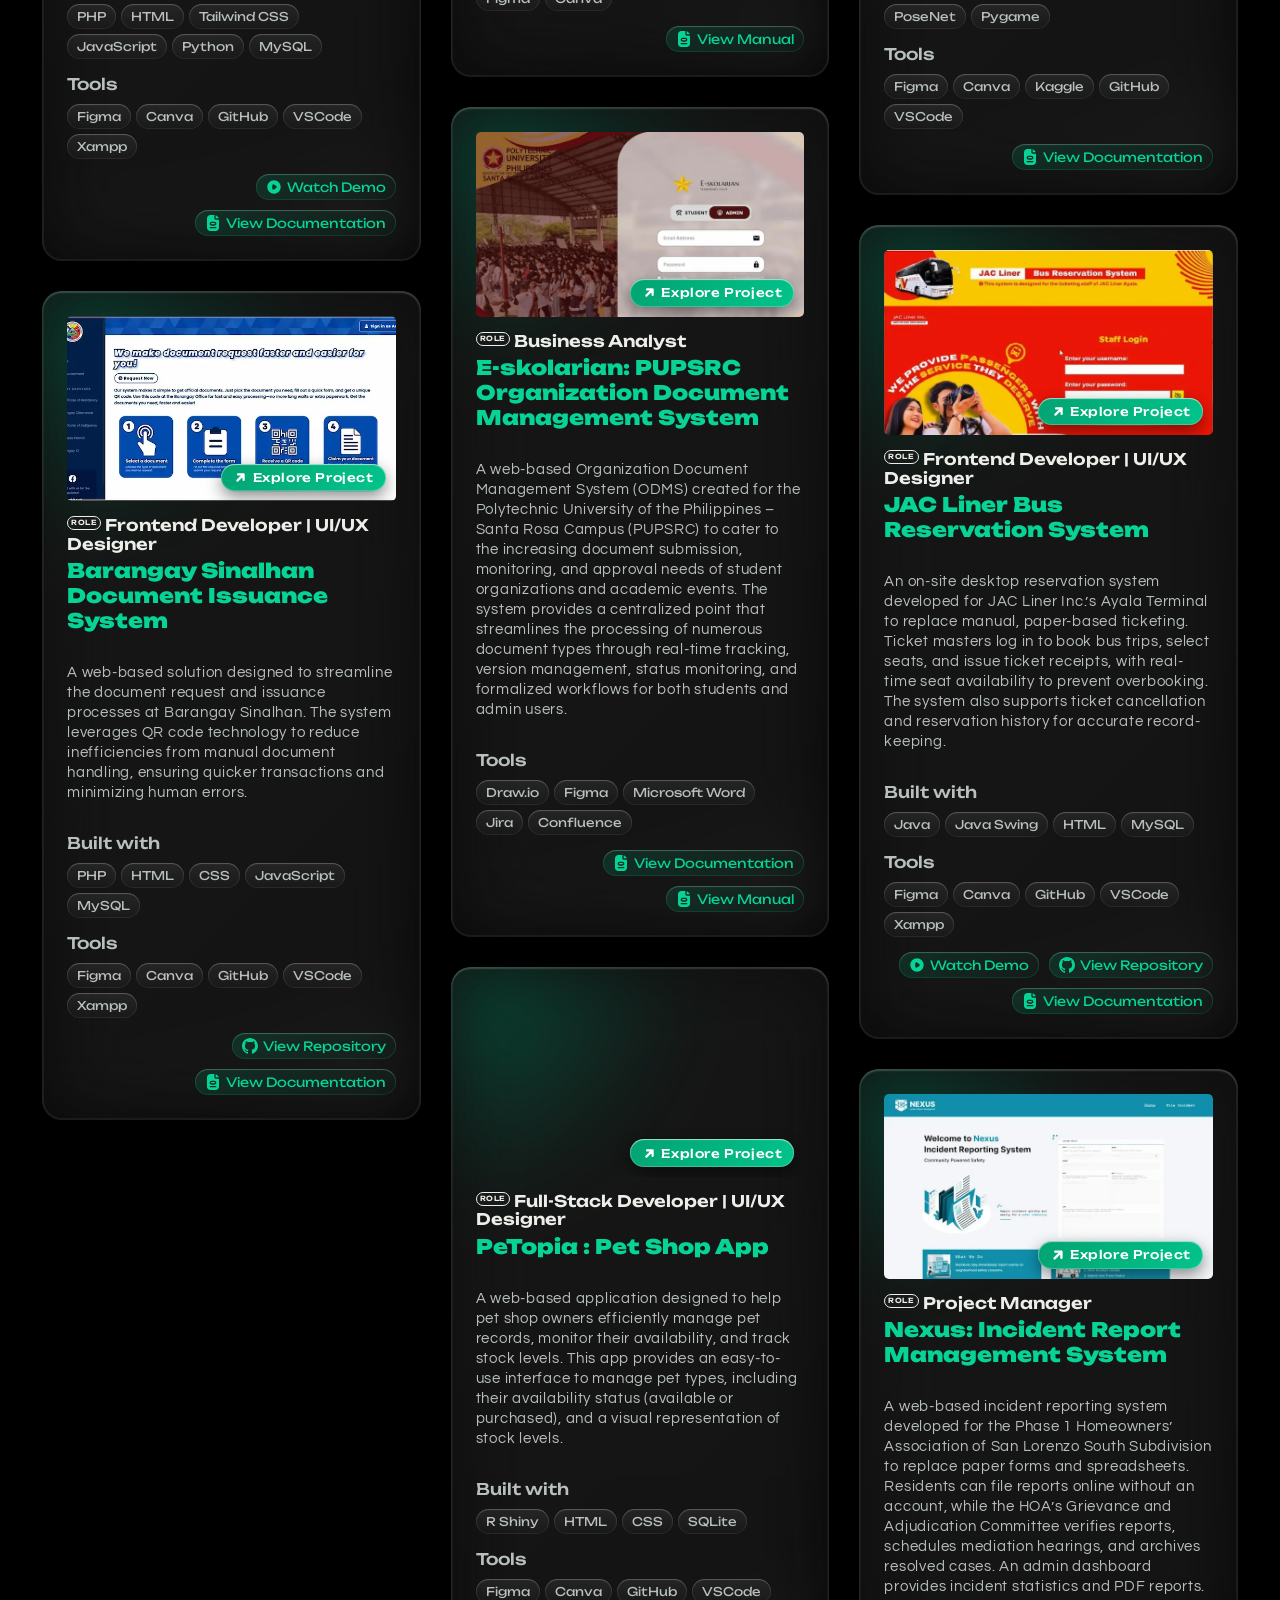
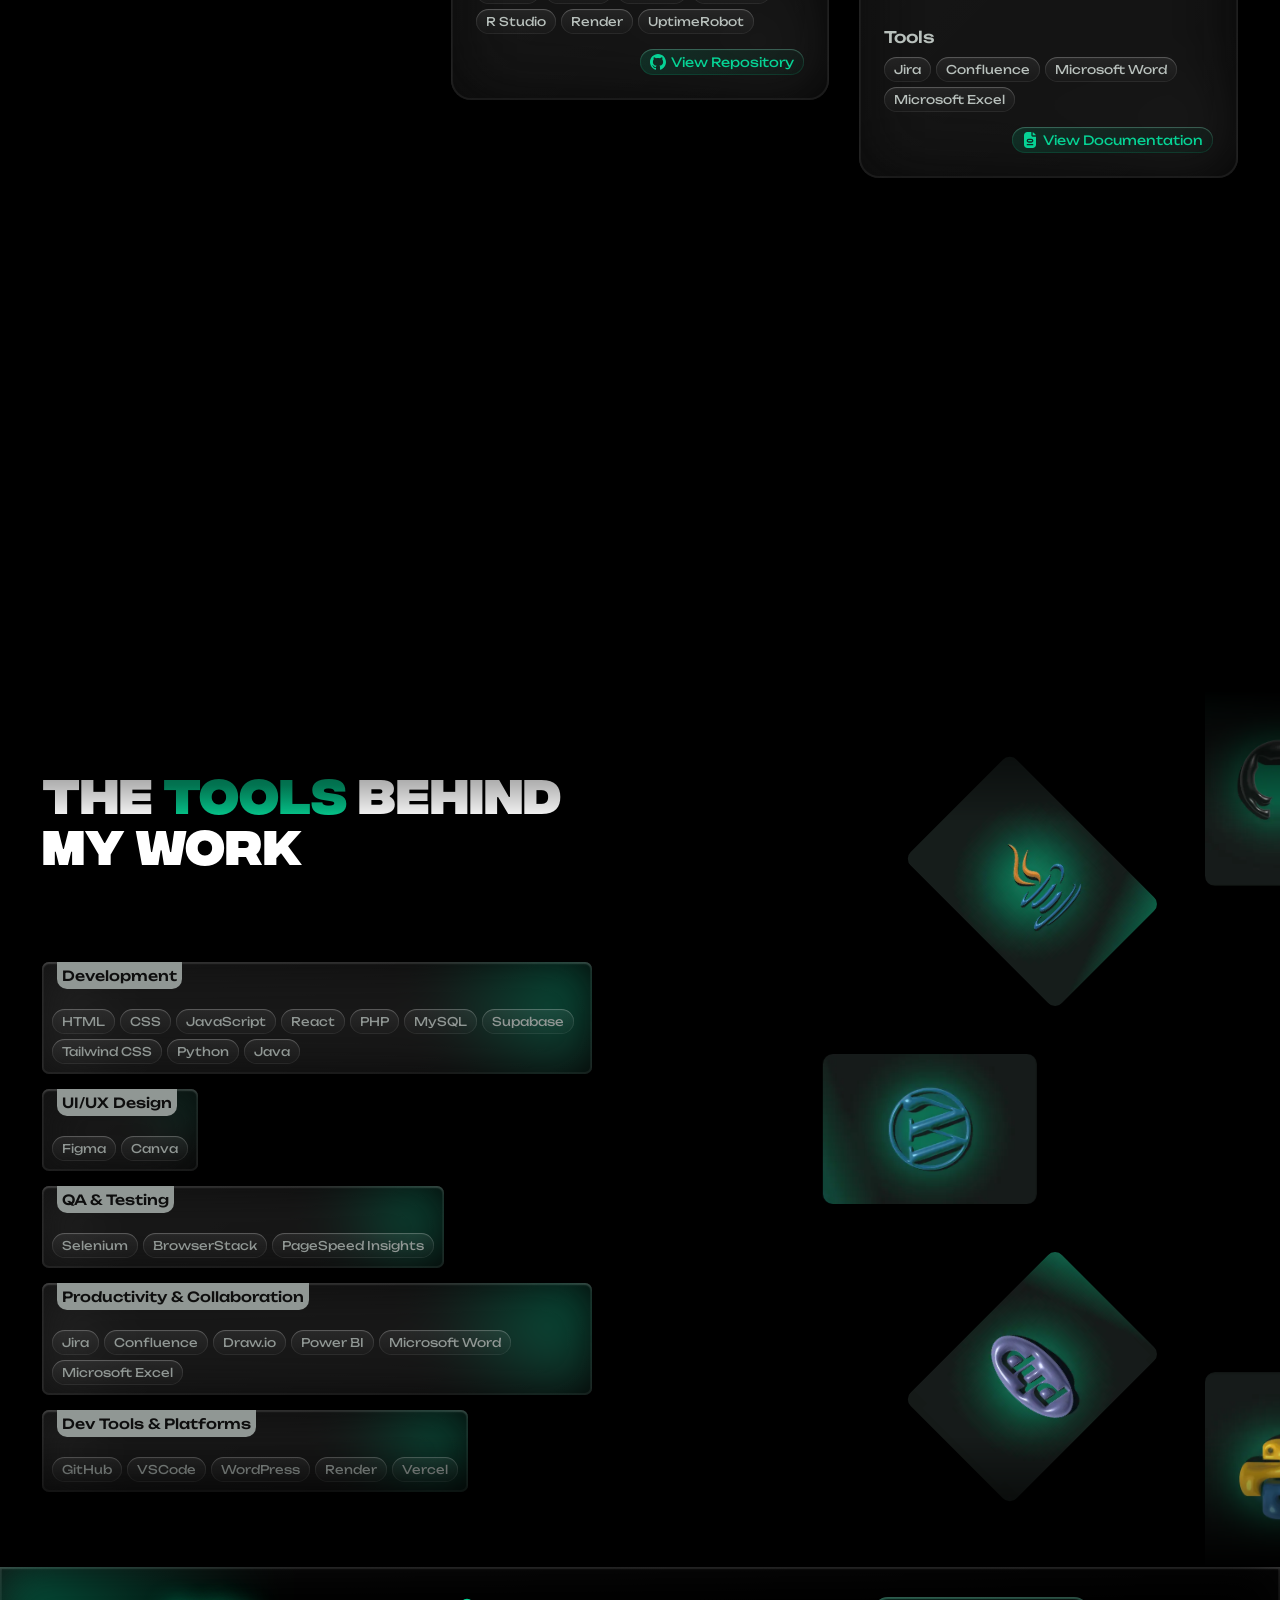
==== commit 42755b7a: "use proper version of swiper css" ====
--- a/index.html
+++ b/index.html
@@ -22,7 +22,7 @@
         <link rel="icon" type="image/png" href="images/logo.webp">
         <!-- Preload Swiper CSS -->
         <link rel="preconnect" href="https://cdn.jsdelivr.net" crossorigin>
-        <link rel="stylesheet" href="https://cdn.jsdelivr.net/npm/swiper@11/swiper-bundle.min.css">
+        <link rel="stylesheet" href="https://cdn.jsdelivr.net/npm/swiper@14.3.0/swiper-bundle.min.css">
         <!-- Main stylesheet -->
         <link rel="stylesheet" href="style.css">
         <script> if (location.hash) document.documentElement.classList.add("hash-arrival");</script>
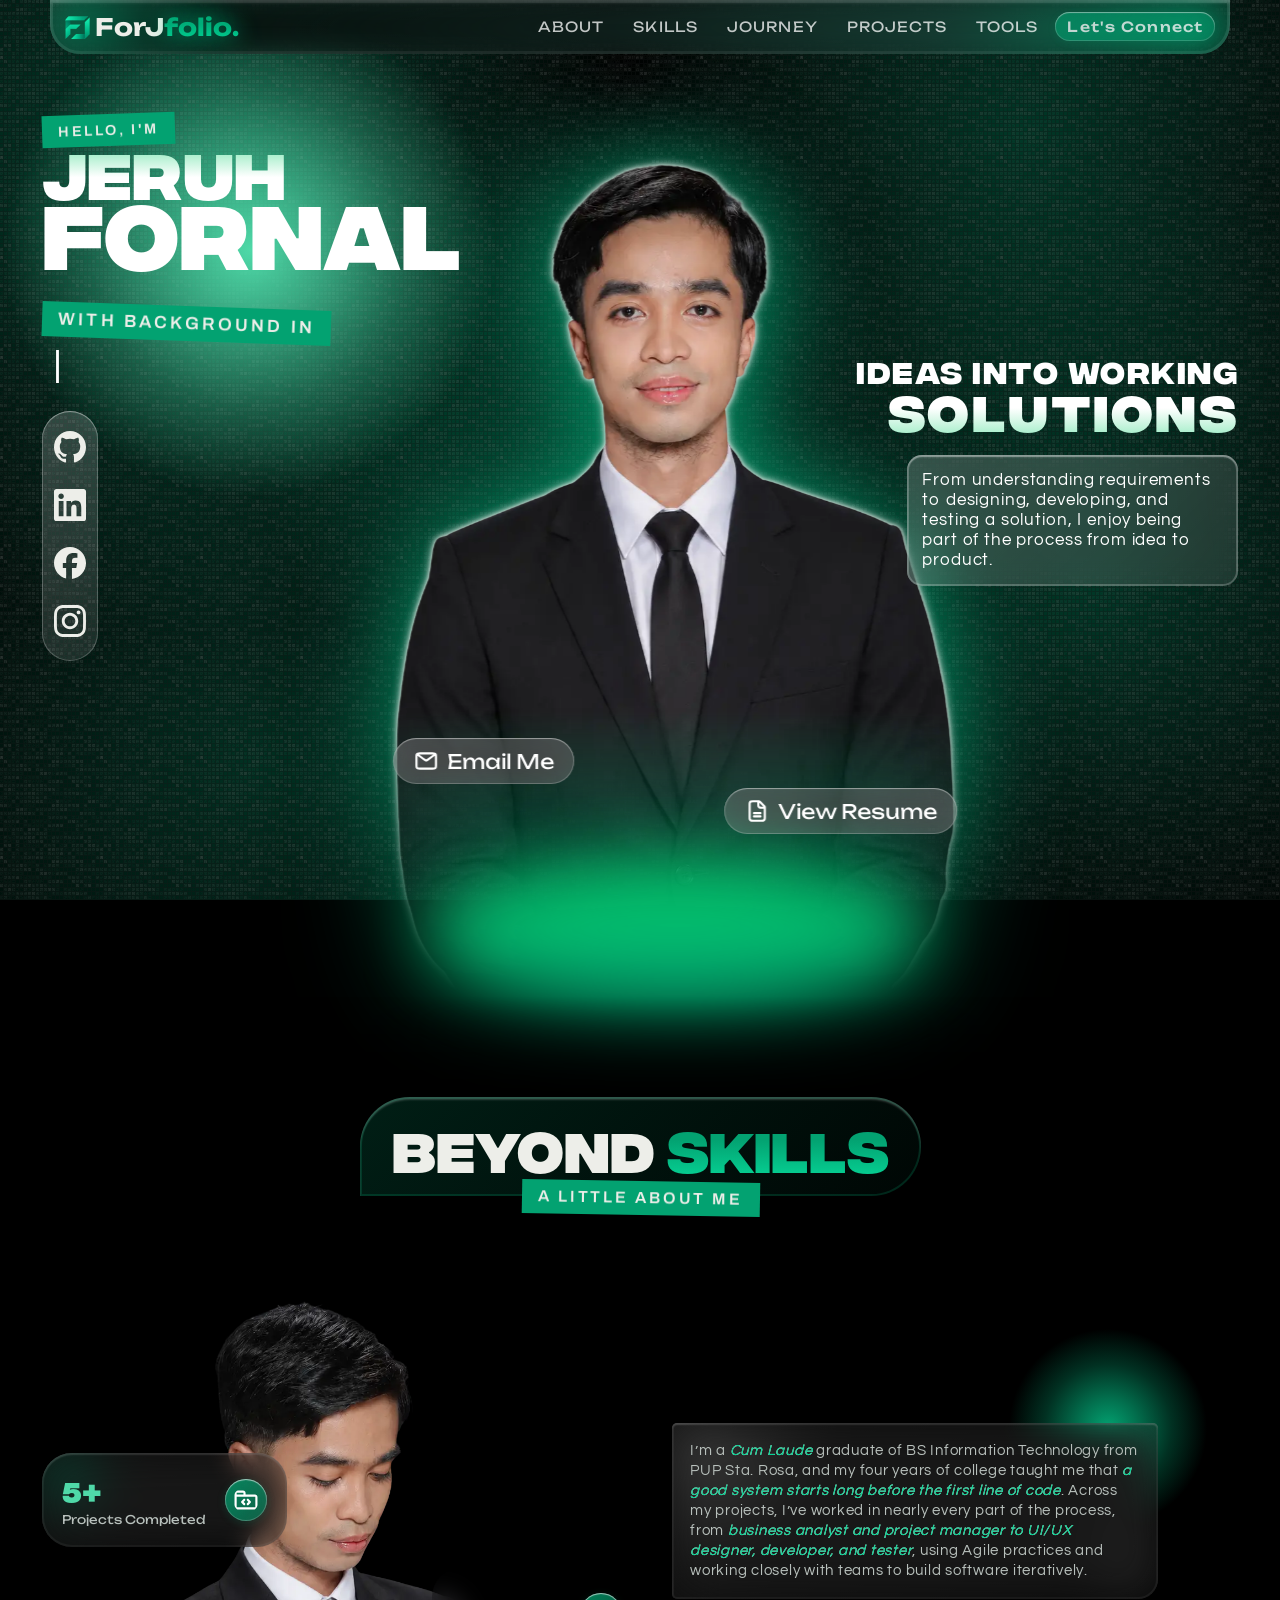
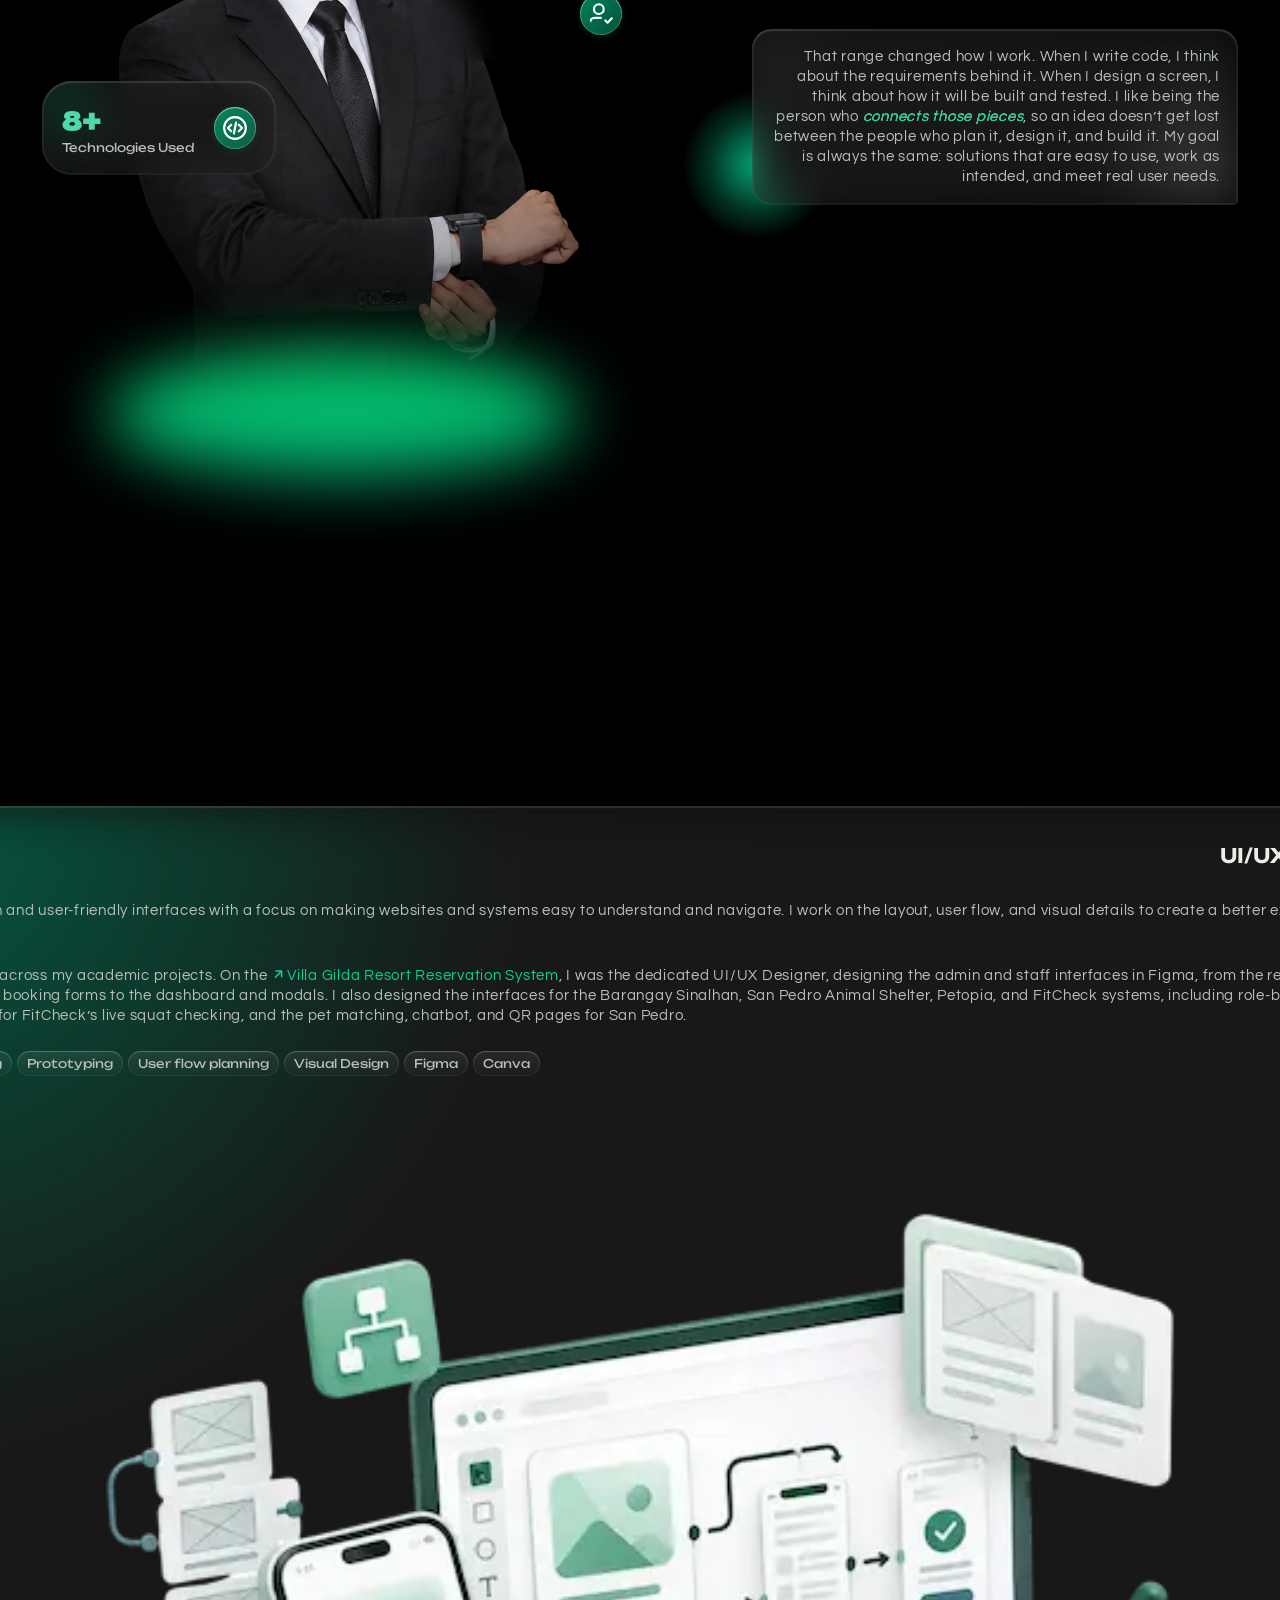
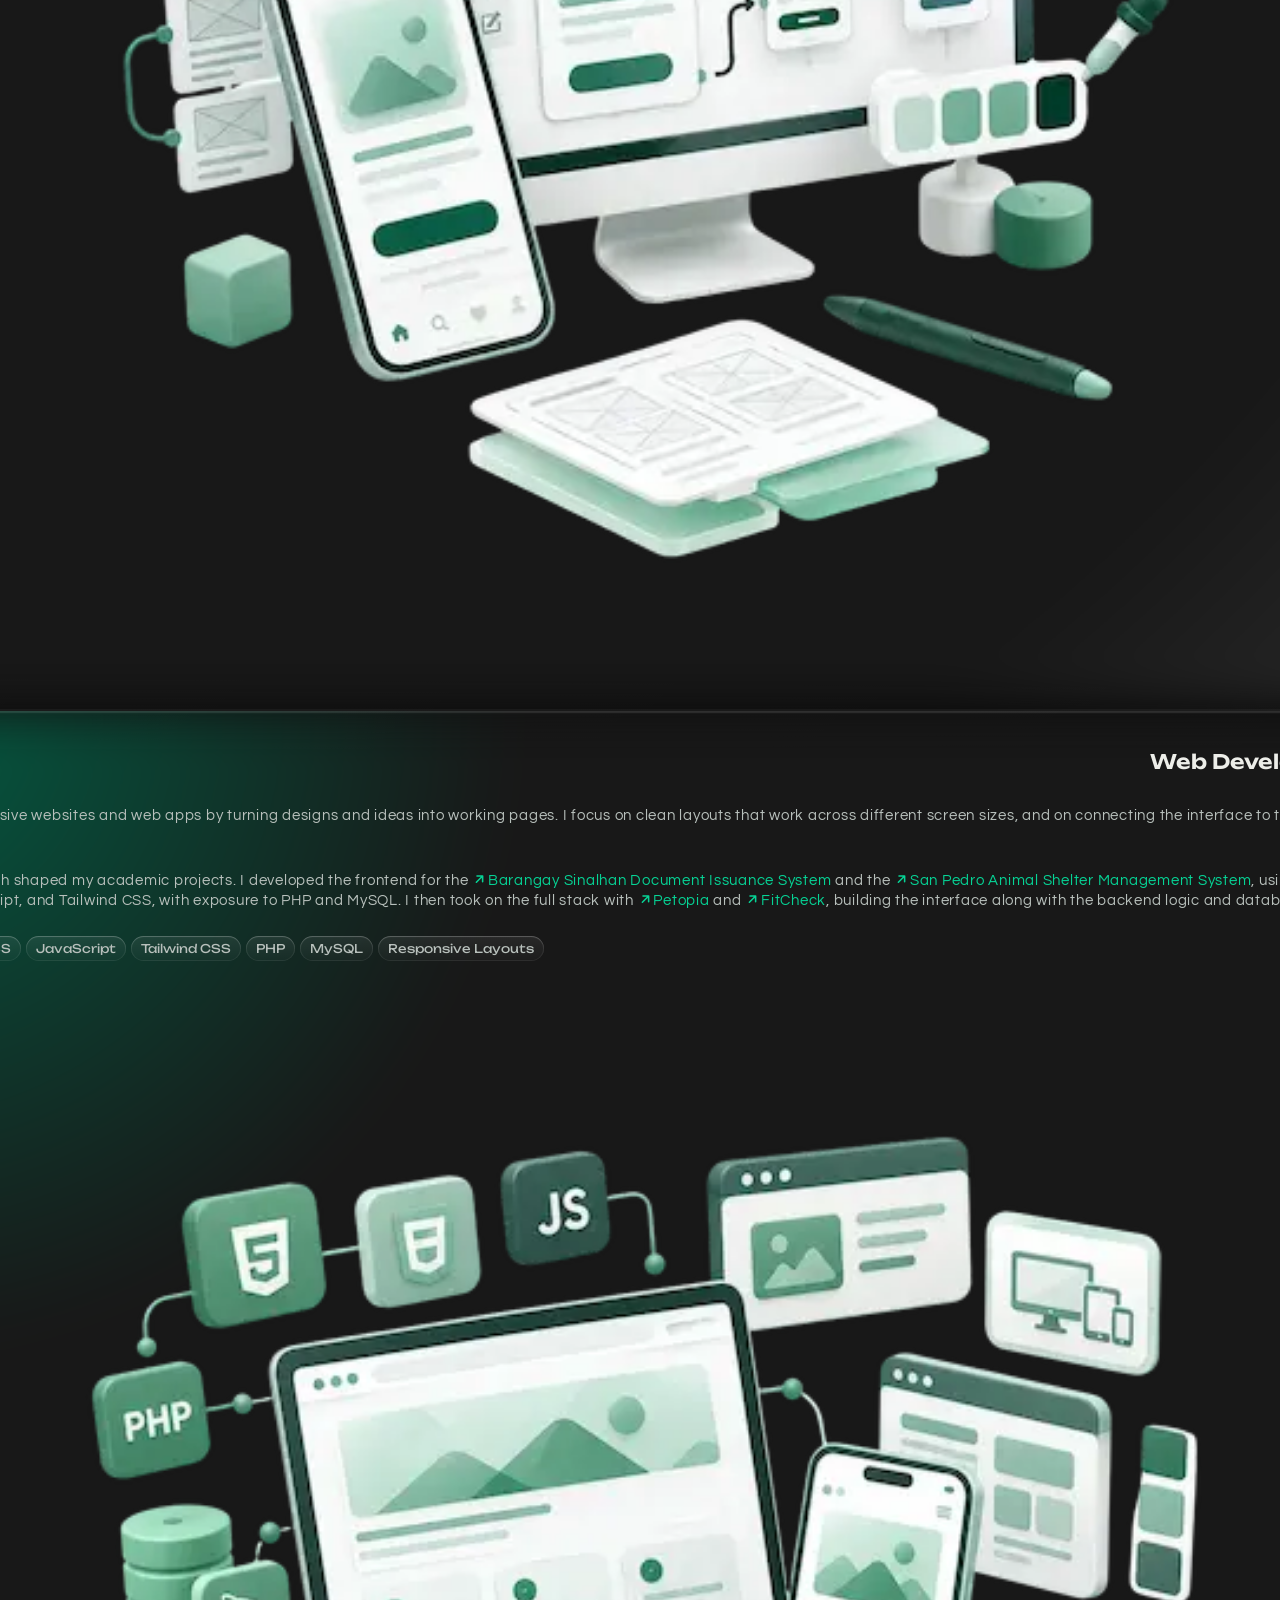
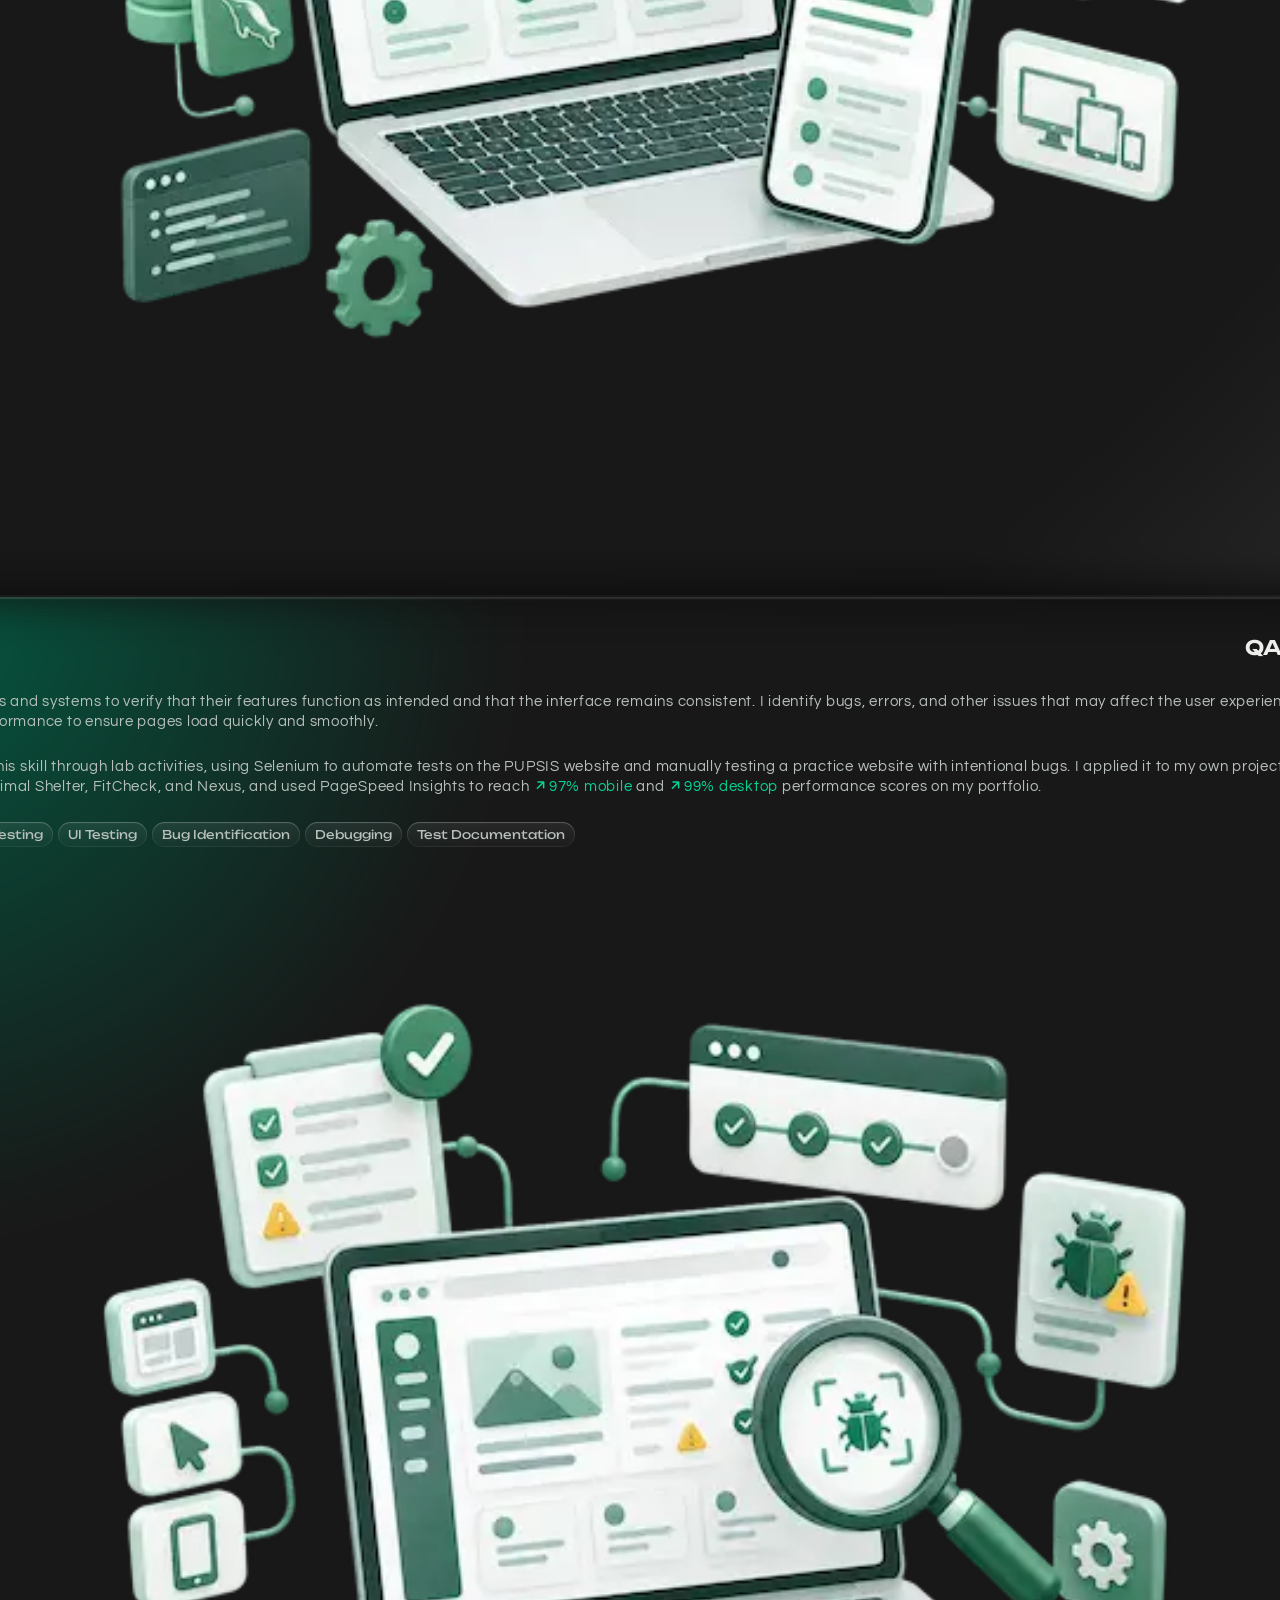
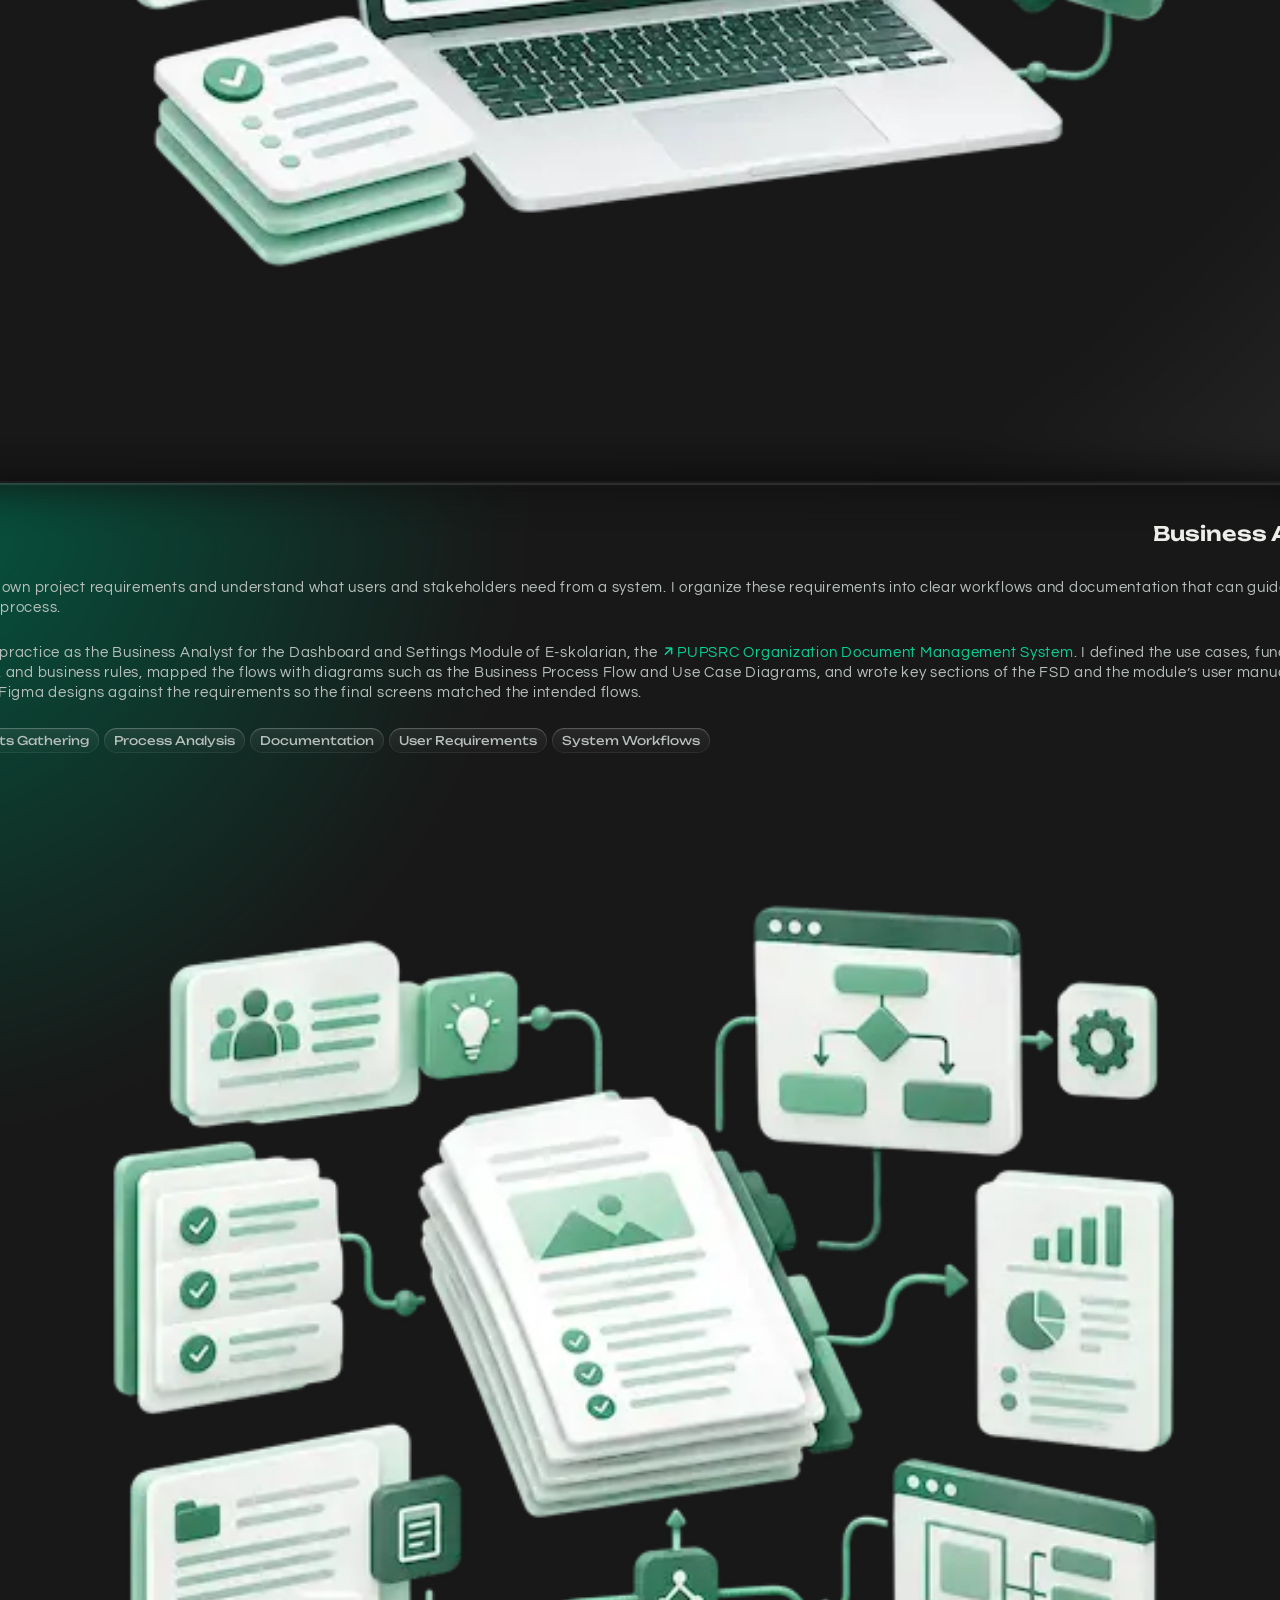
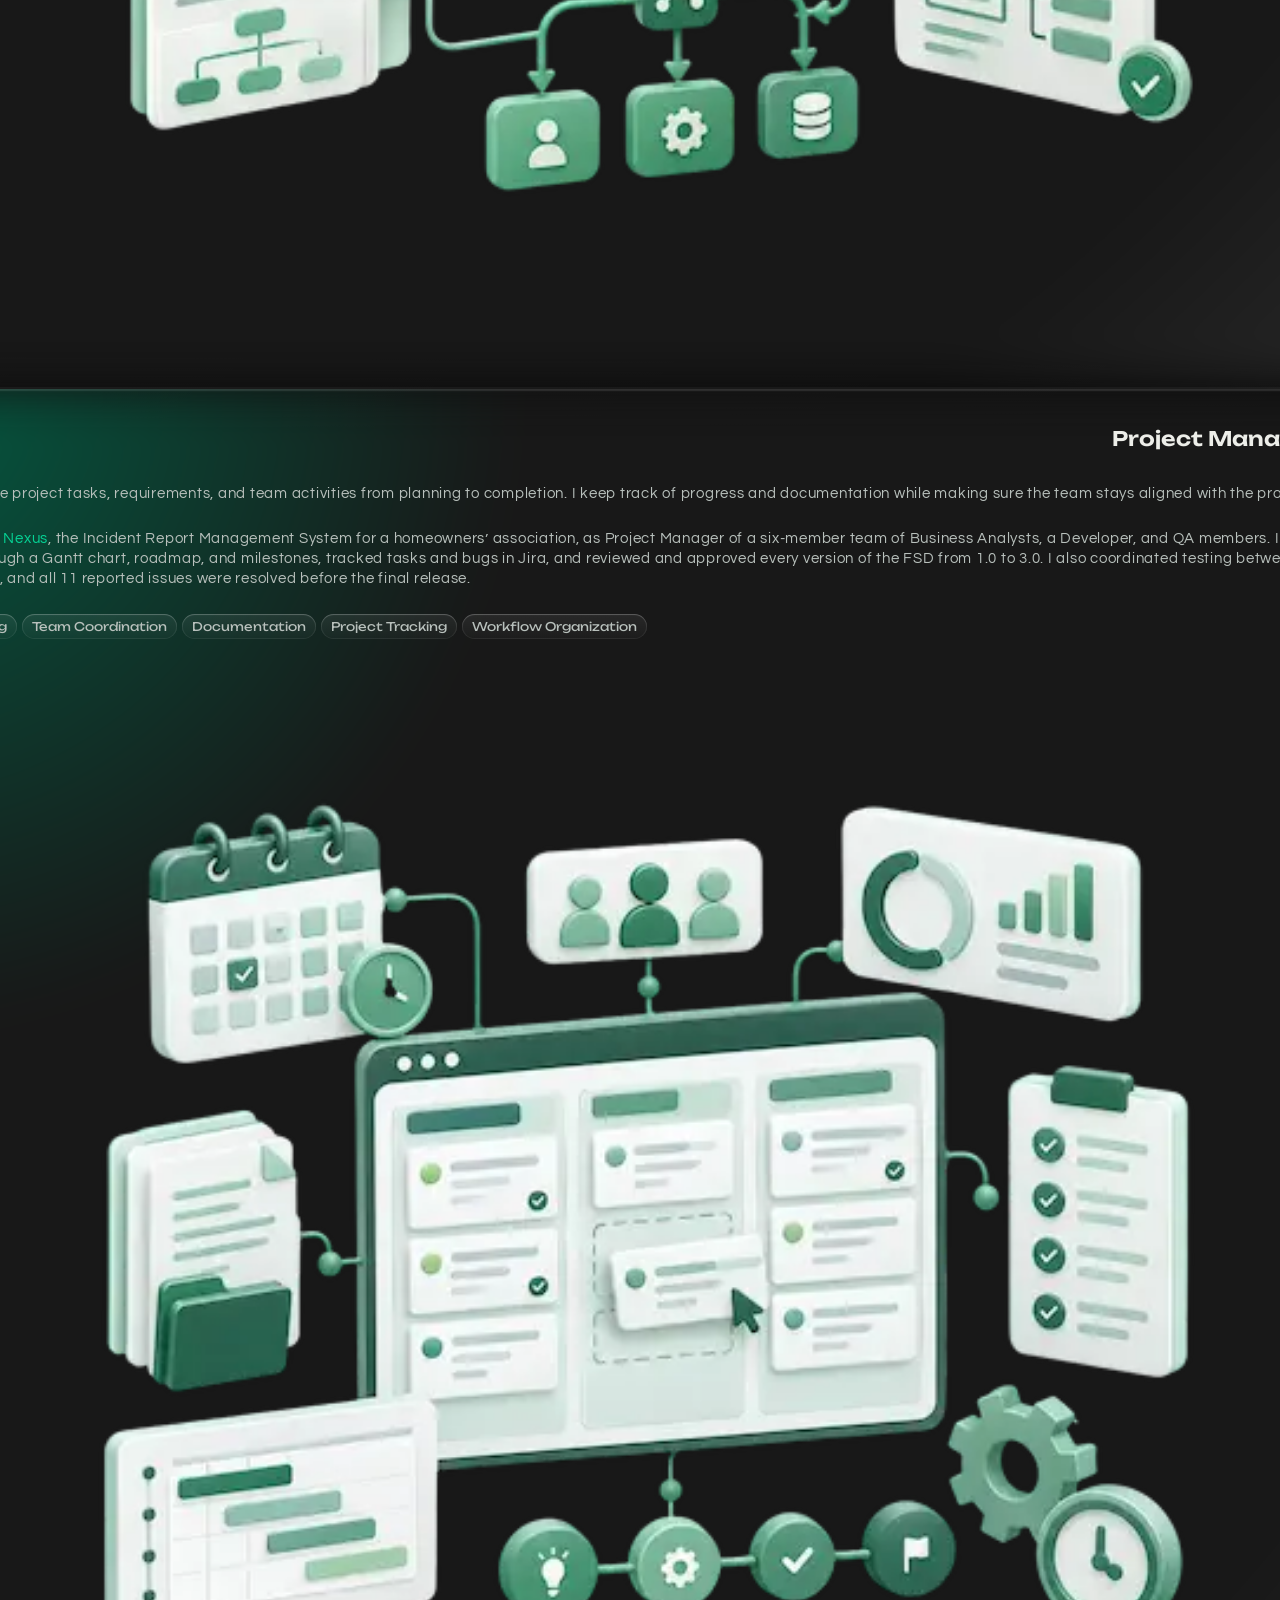
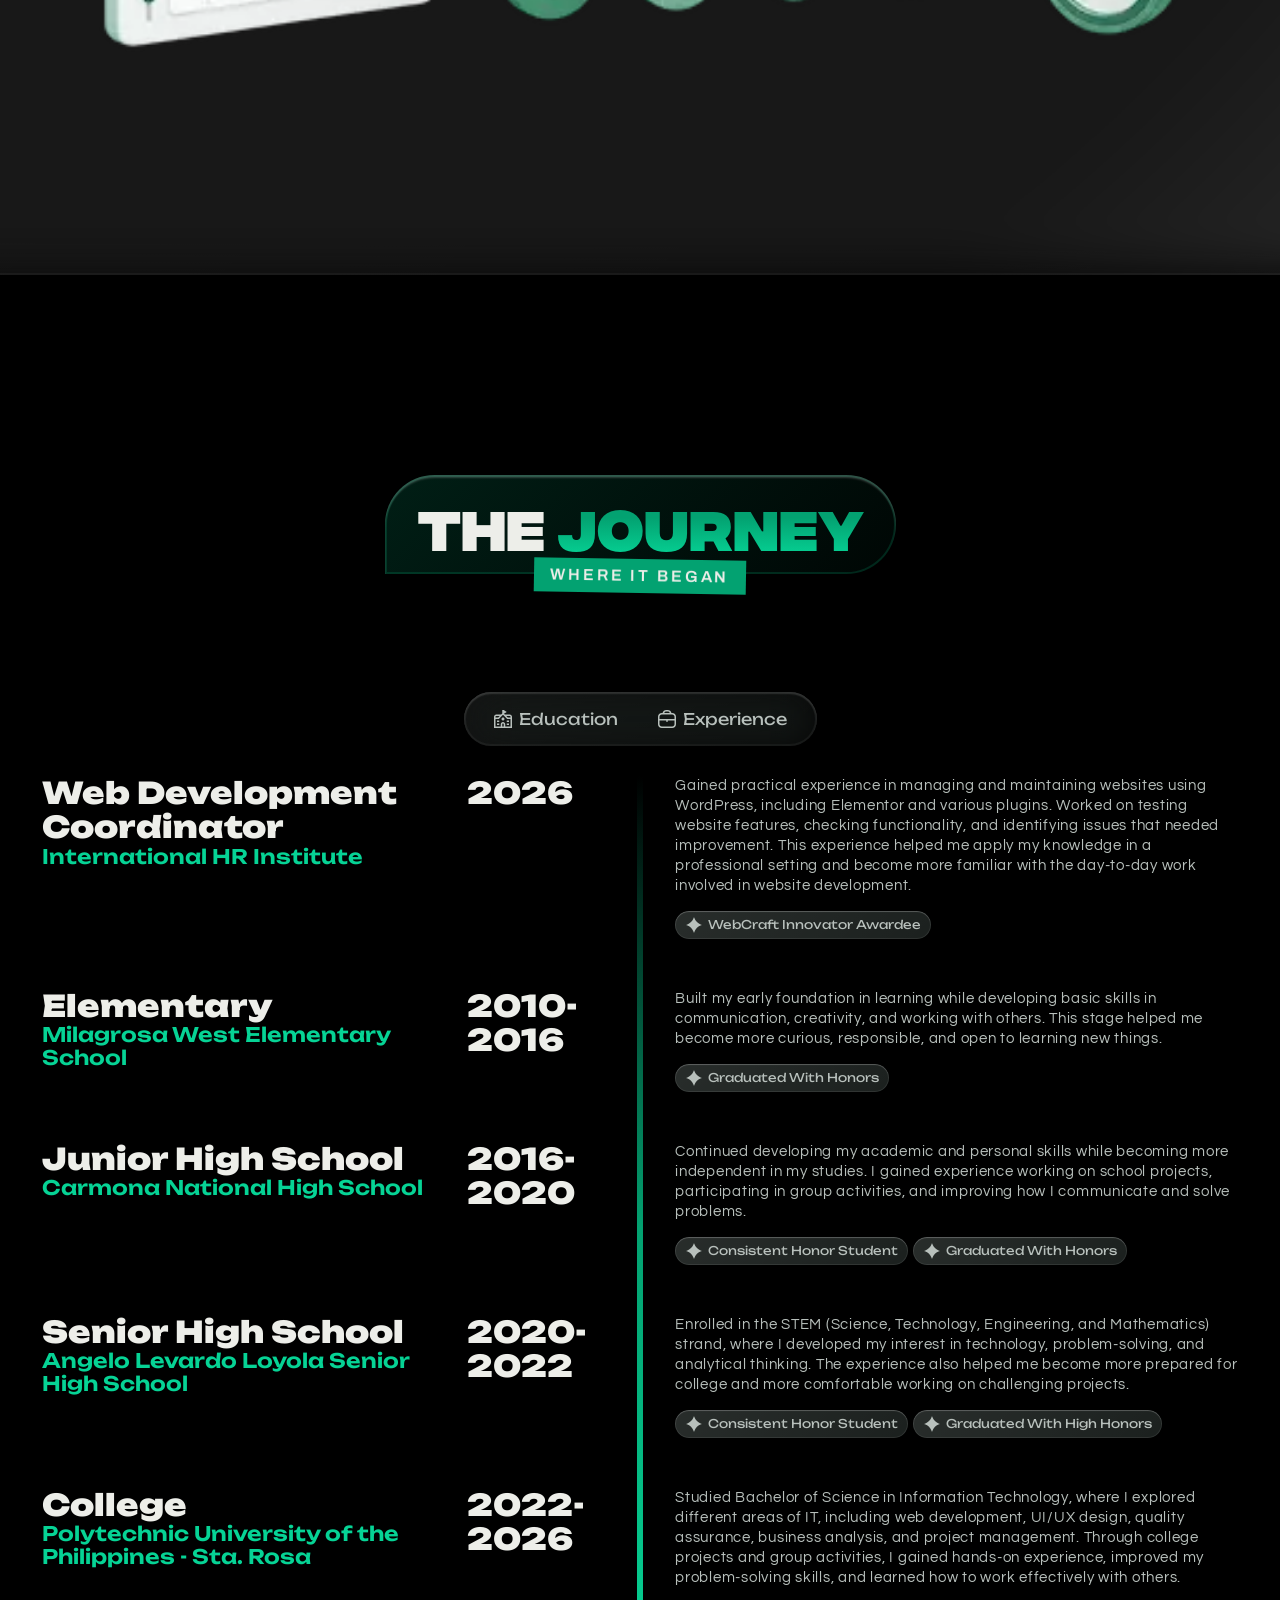
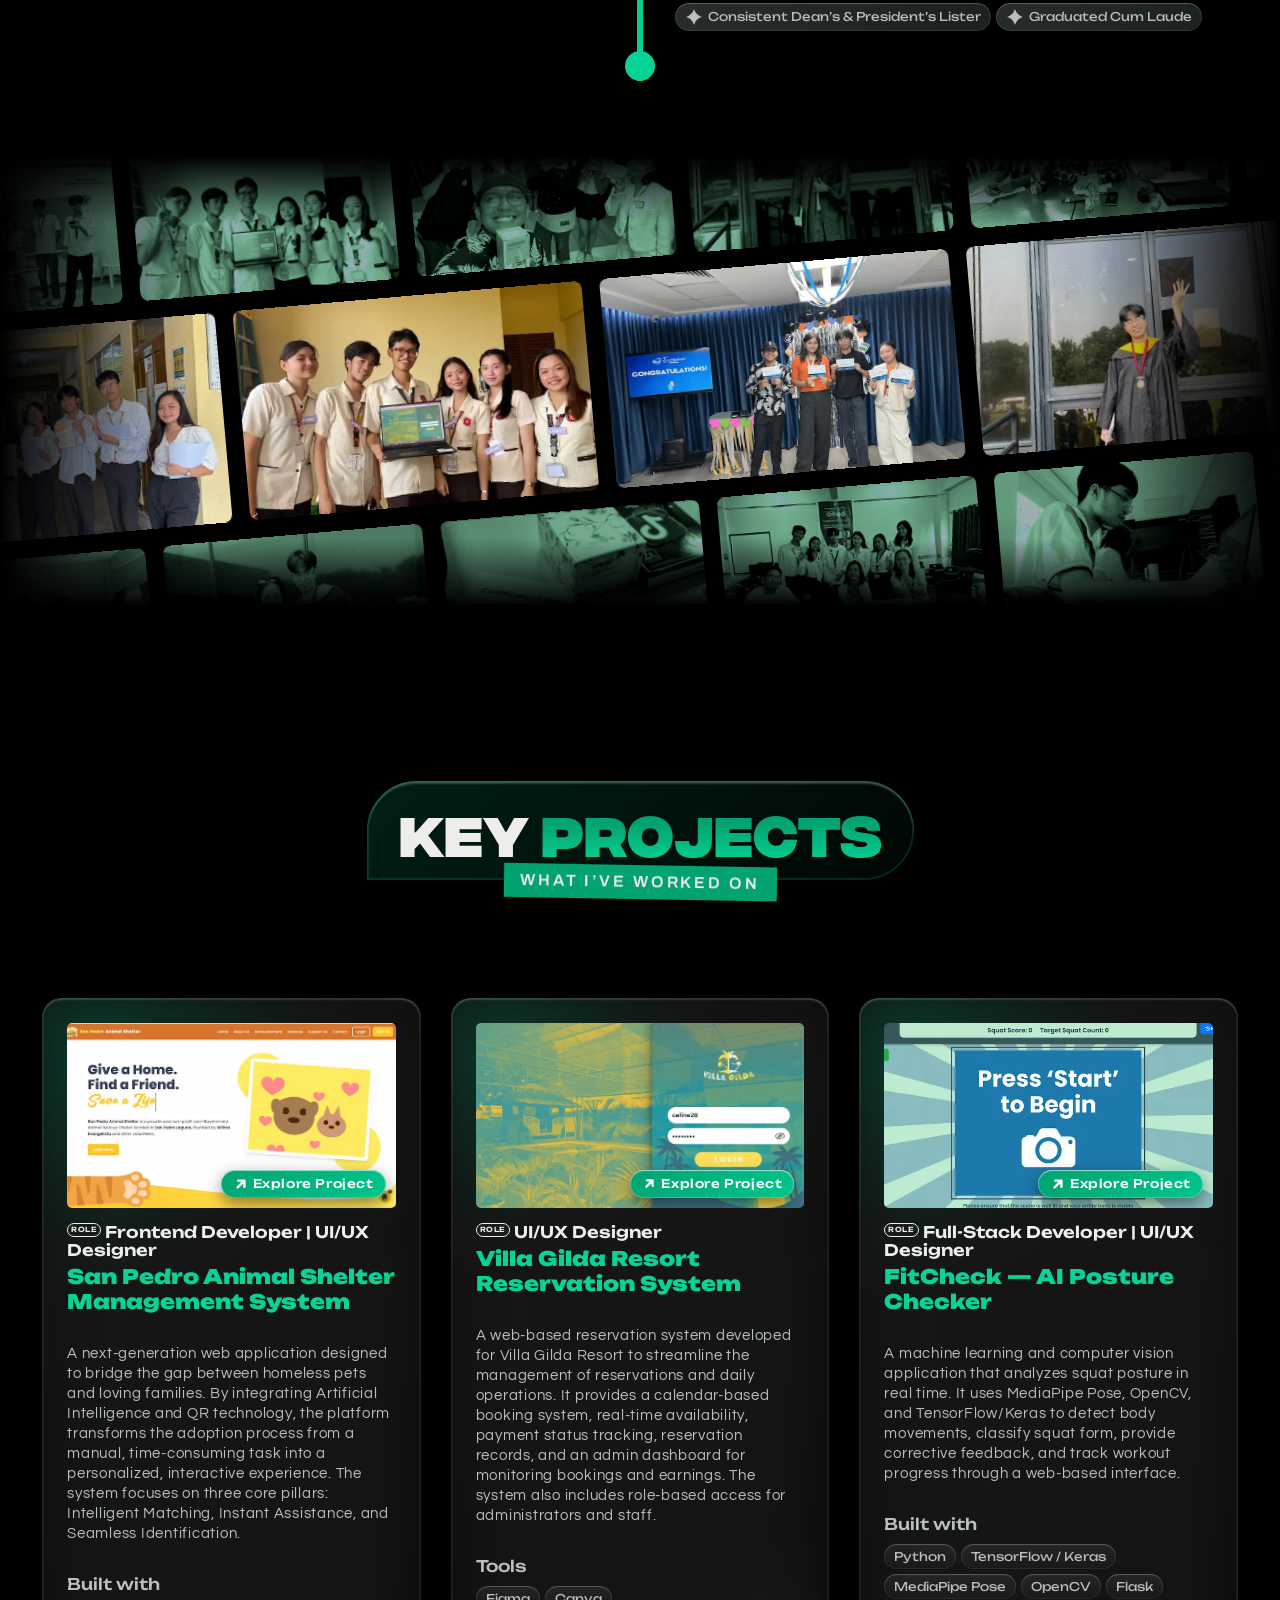
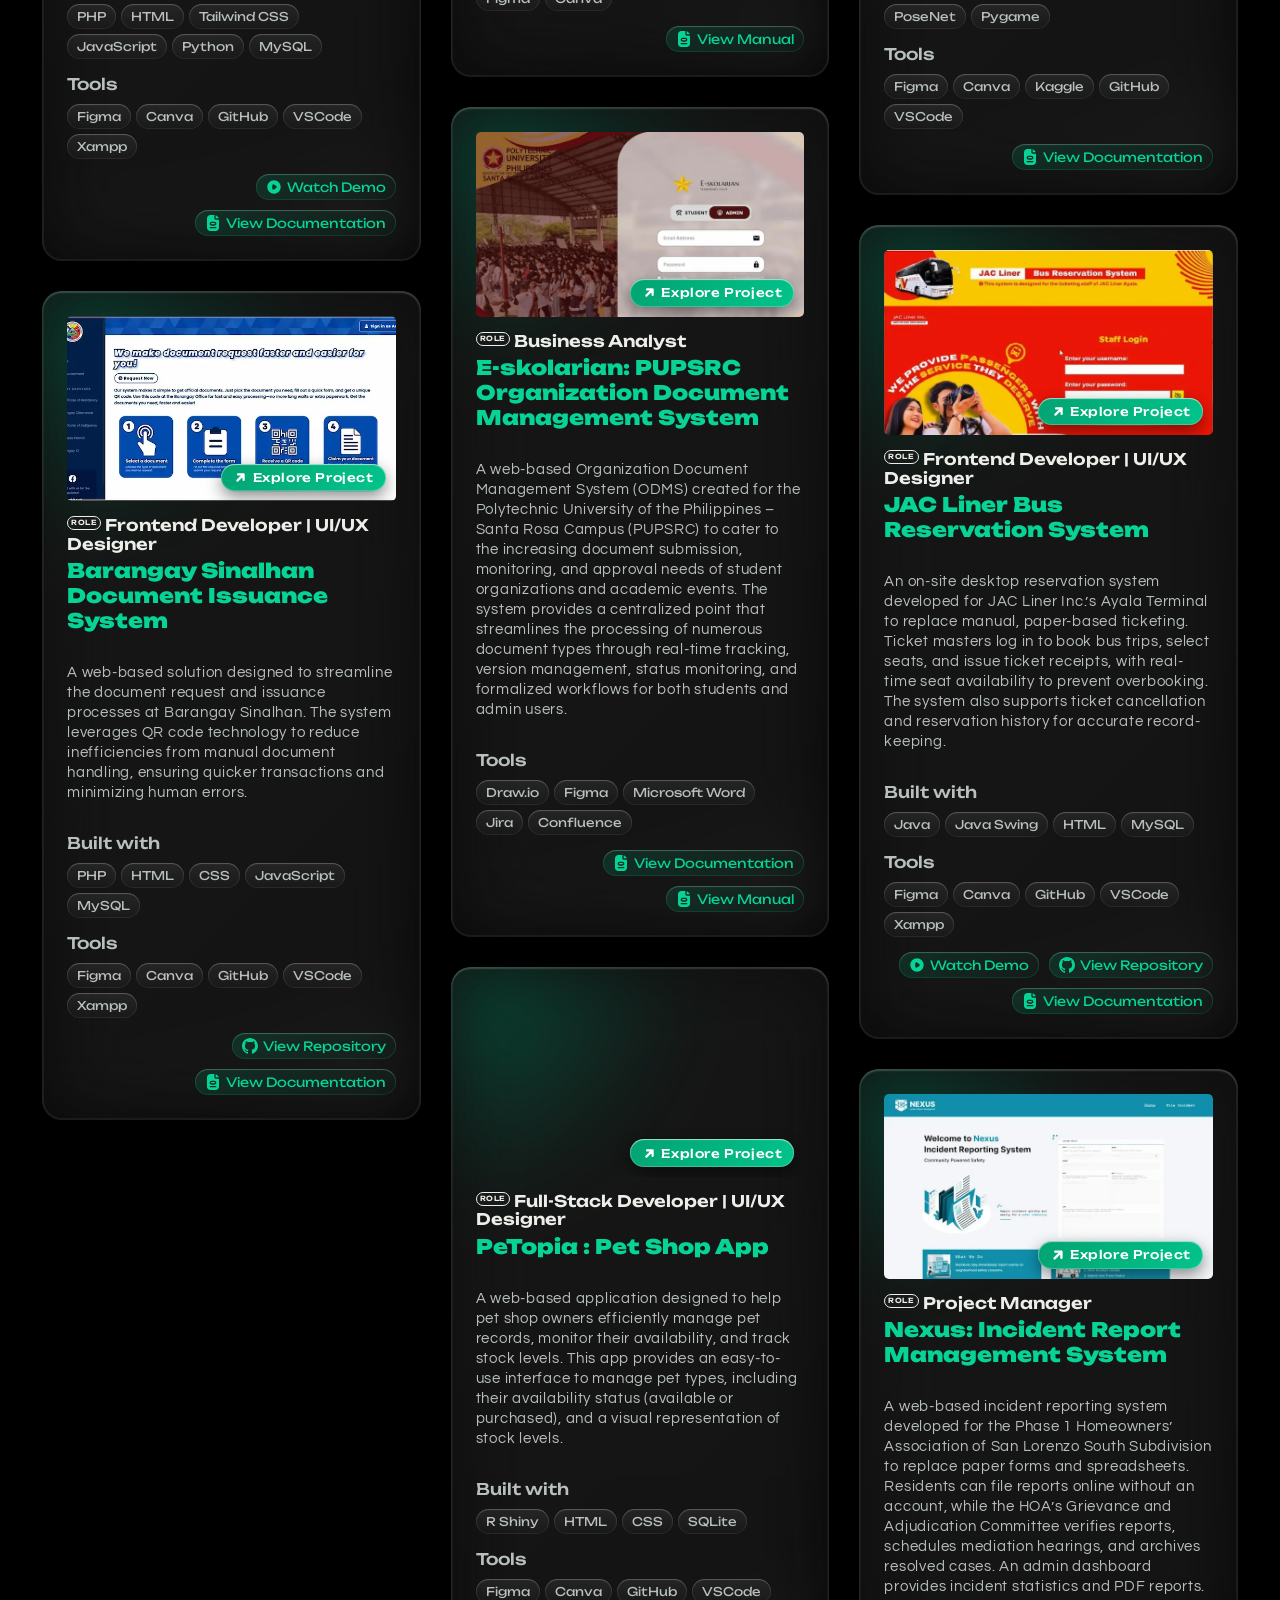
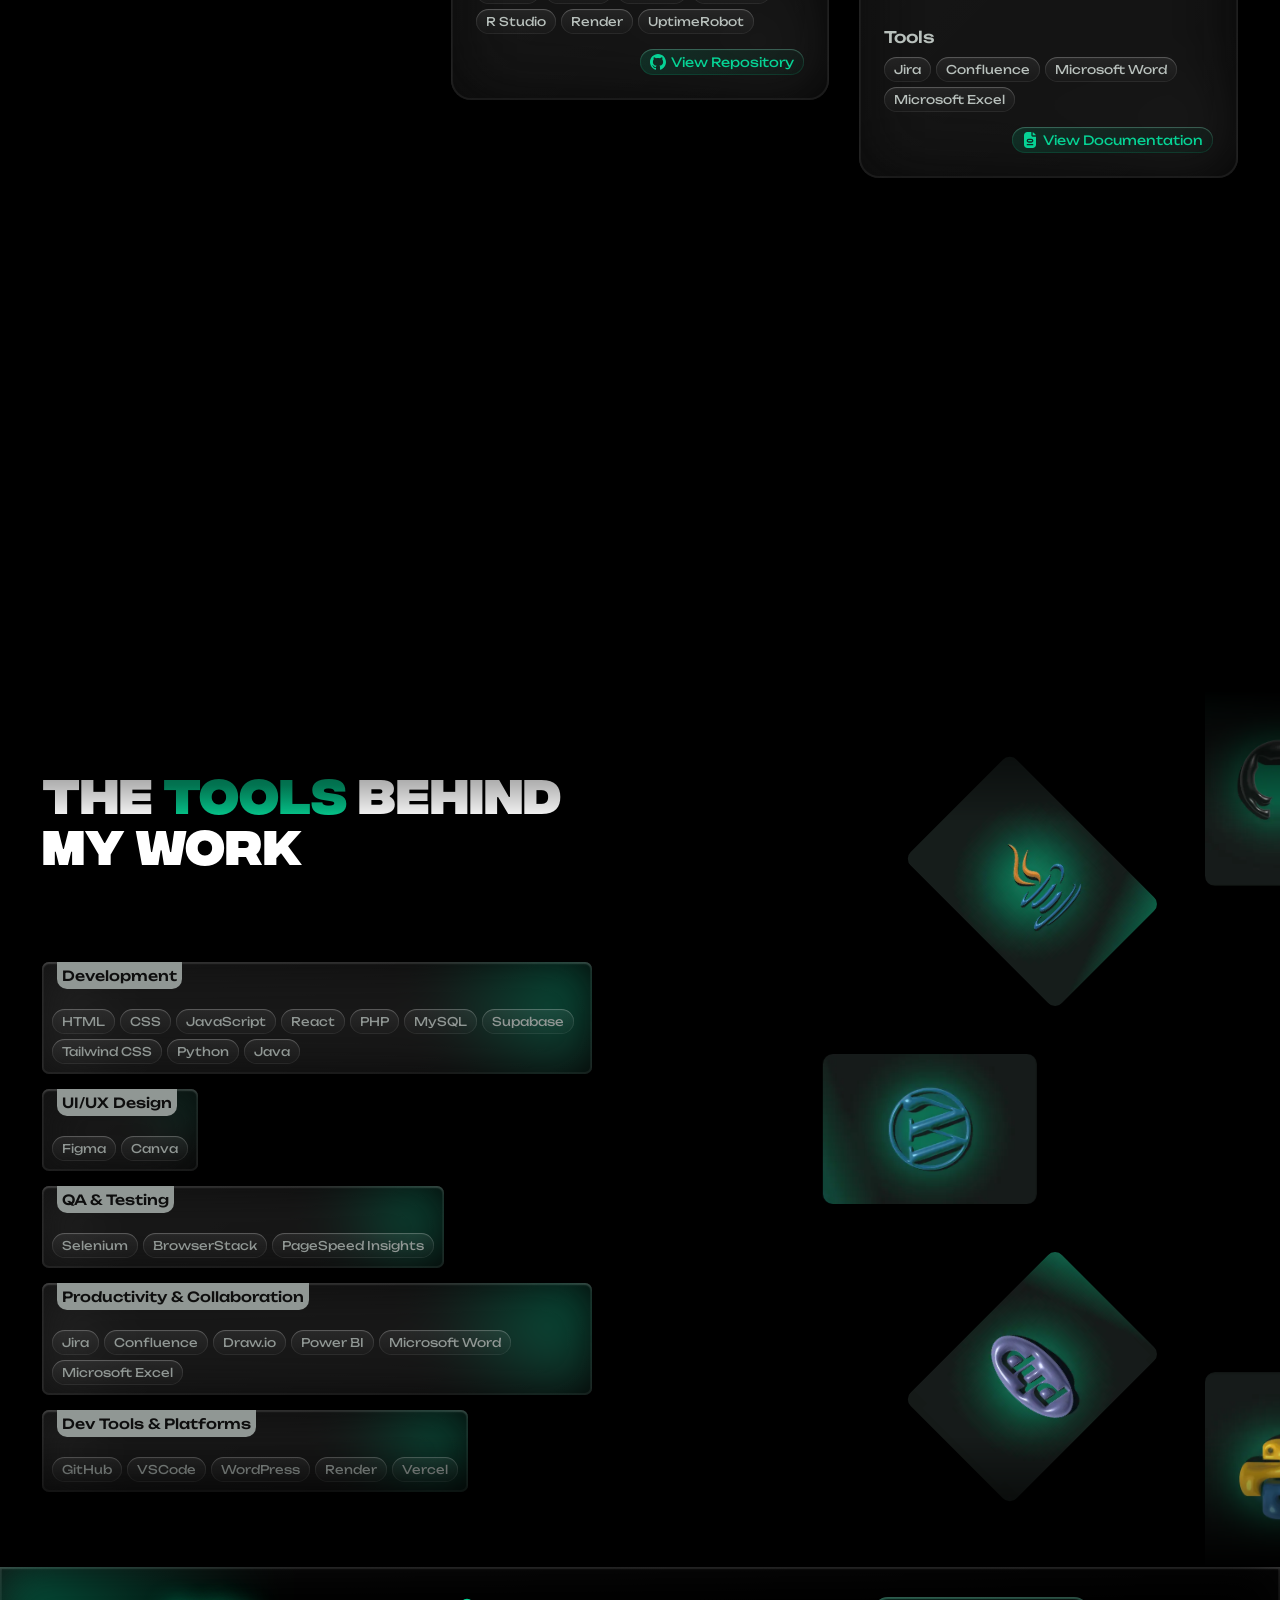
==== commit 98b65cf9: "preload questrial font" ====
--- a/index.html
+++ b/index.html
@@ -16,6 +16,7 @@
         <!-- Preconnect to Google Fonts -->
         <link rel="preconnect" href="https://fonts.googleapis.com">
         <link rel="preconnect" href="https://fonts.gstatic.com" crossorigin>
+        <link rel="preload" href="https://fonts.gstatic.com/s/questrial/v19/QdVUSTchPBm7nuUeVf70viFl.woff2" as="font" type="font/woff2" crossorigin>
         <!-- Google Fonts -->
         <link href="https://fonts.googleapis.com/css2?family=Archivo:wdth,wght@62.5..125,100..900&family=Questrial&family=Unbounded:wght@400;500;600;700;800&display=swap" rel="stylesheet">       
         <!-- Favicon -->
